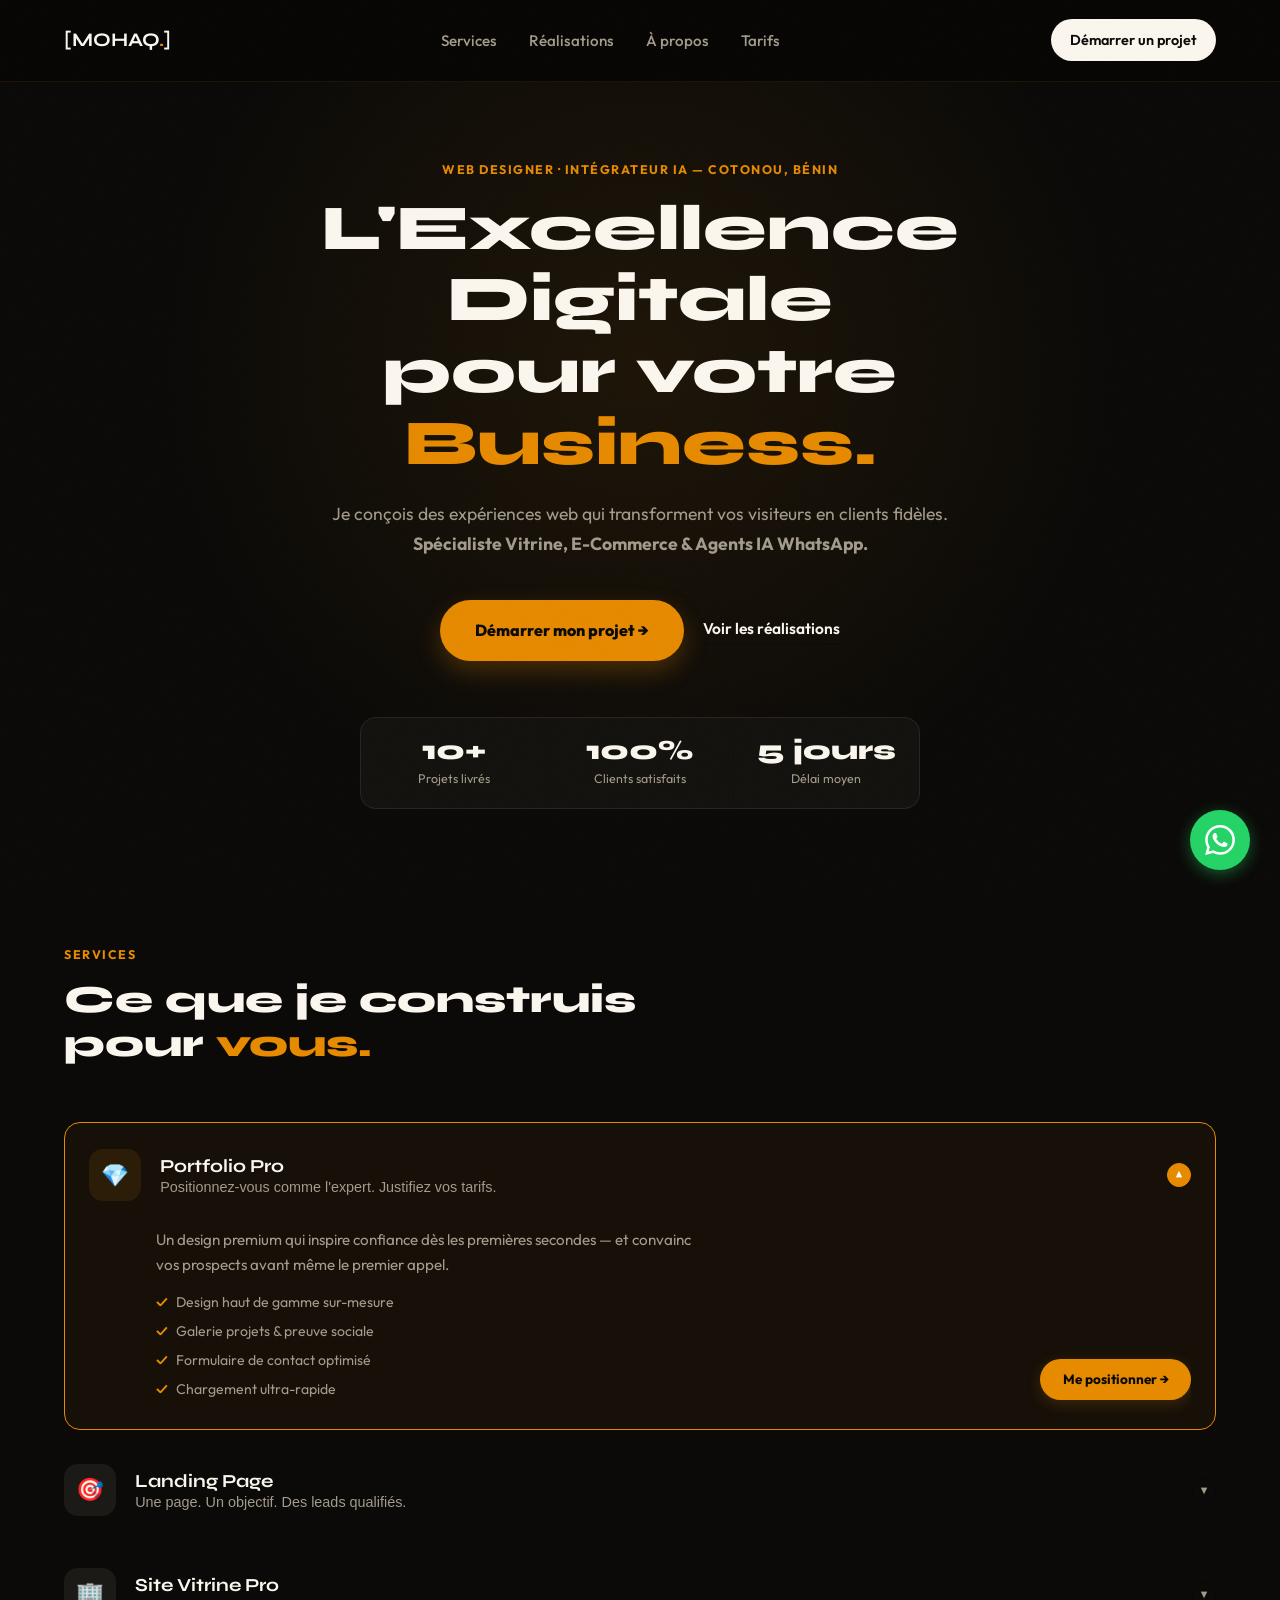
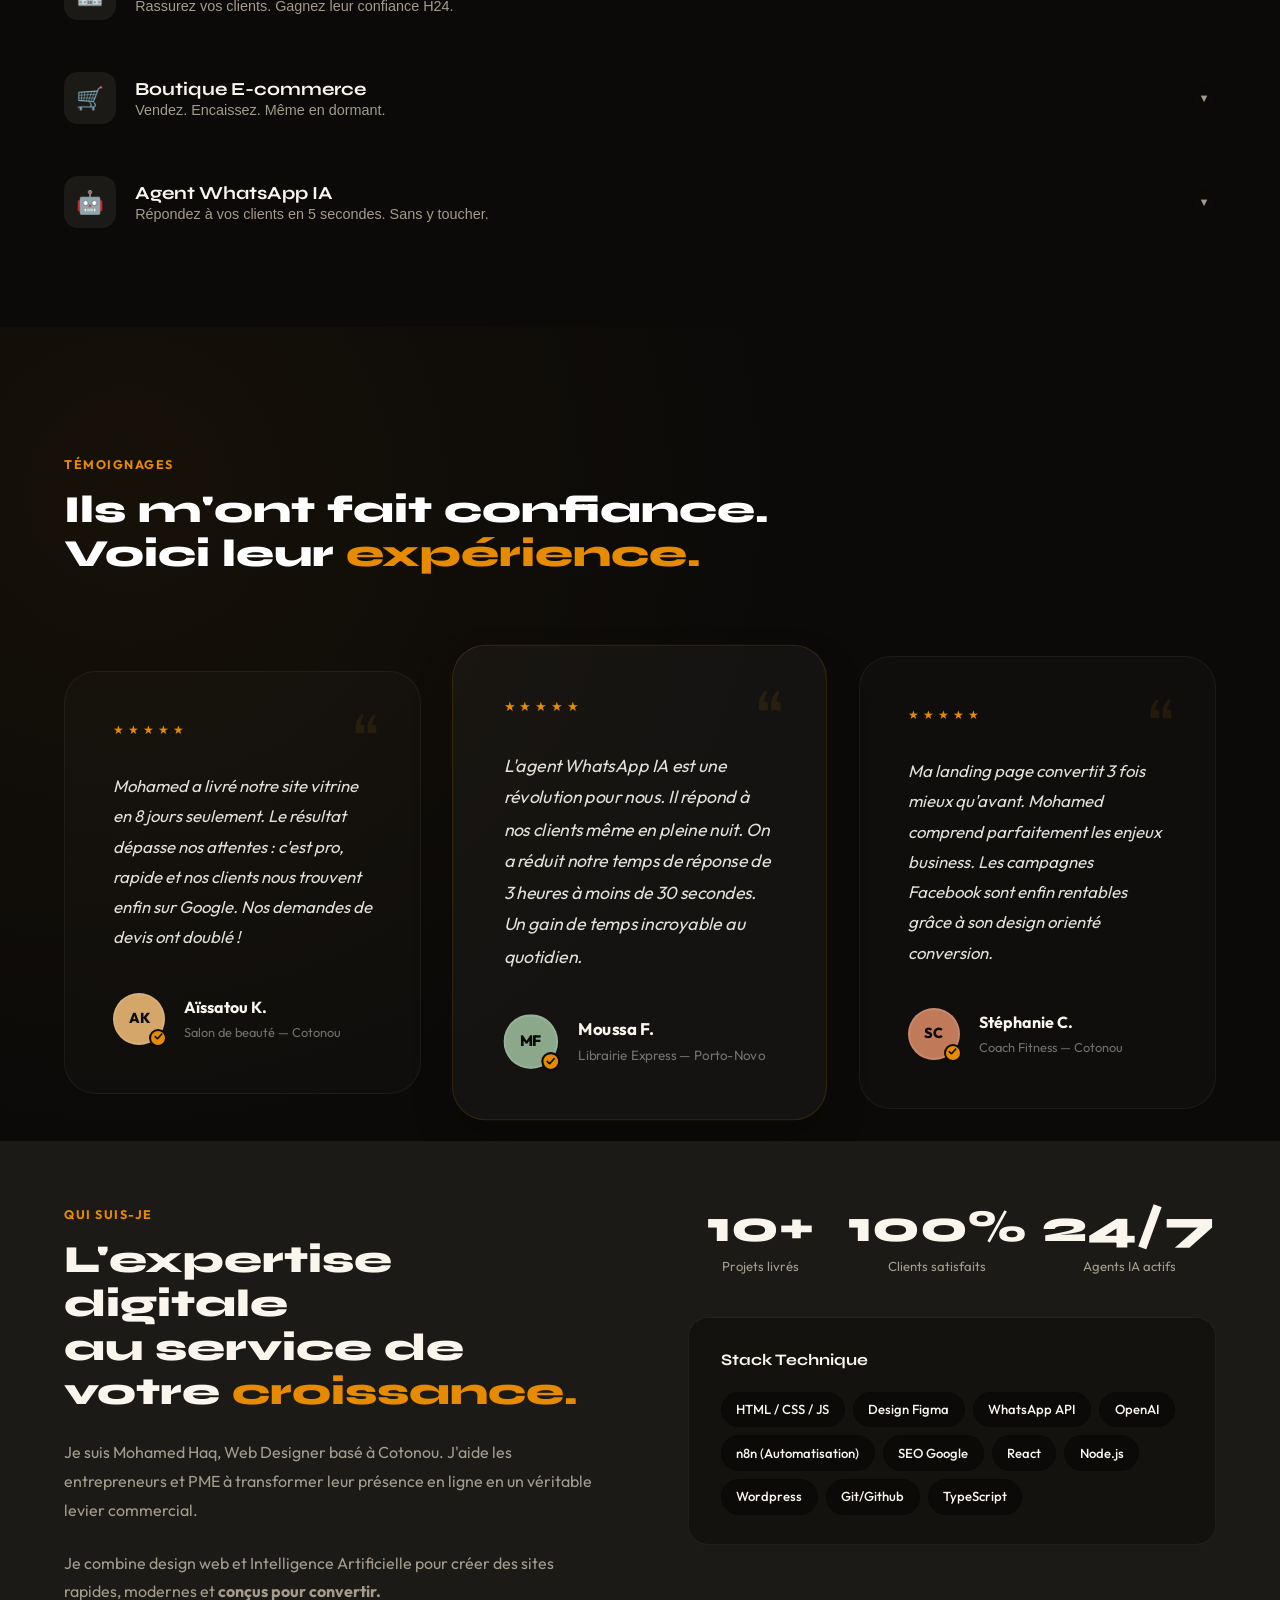
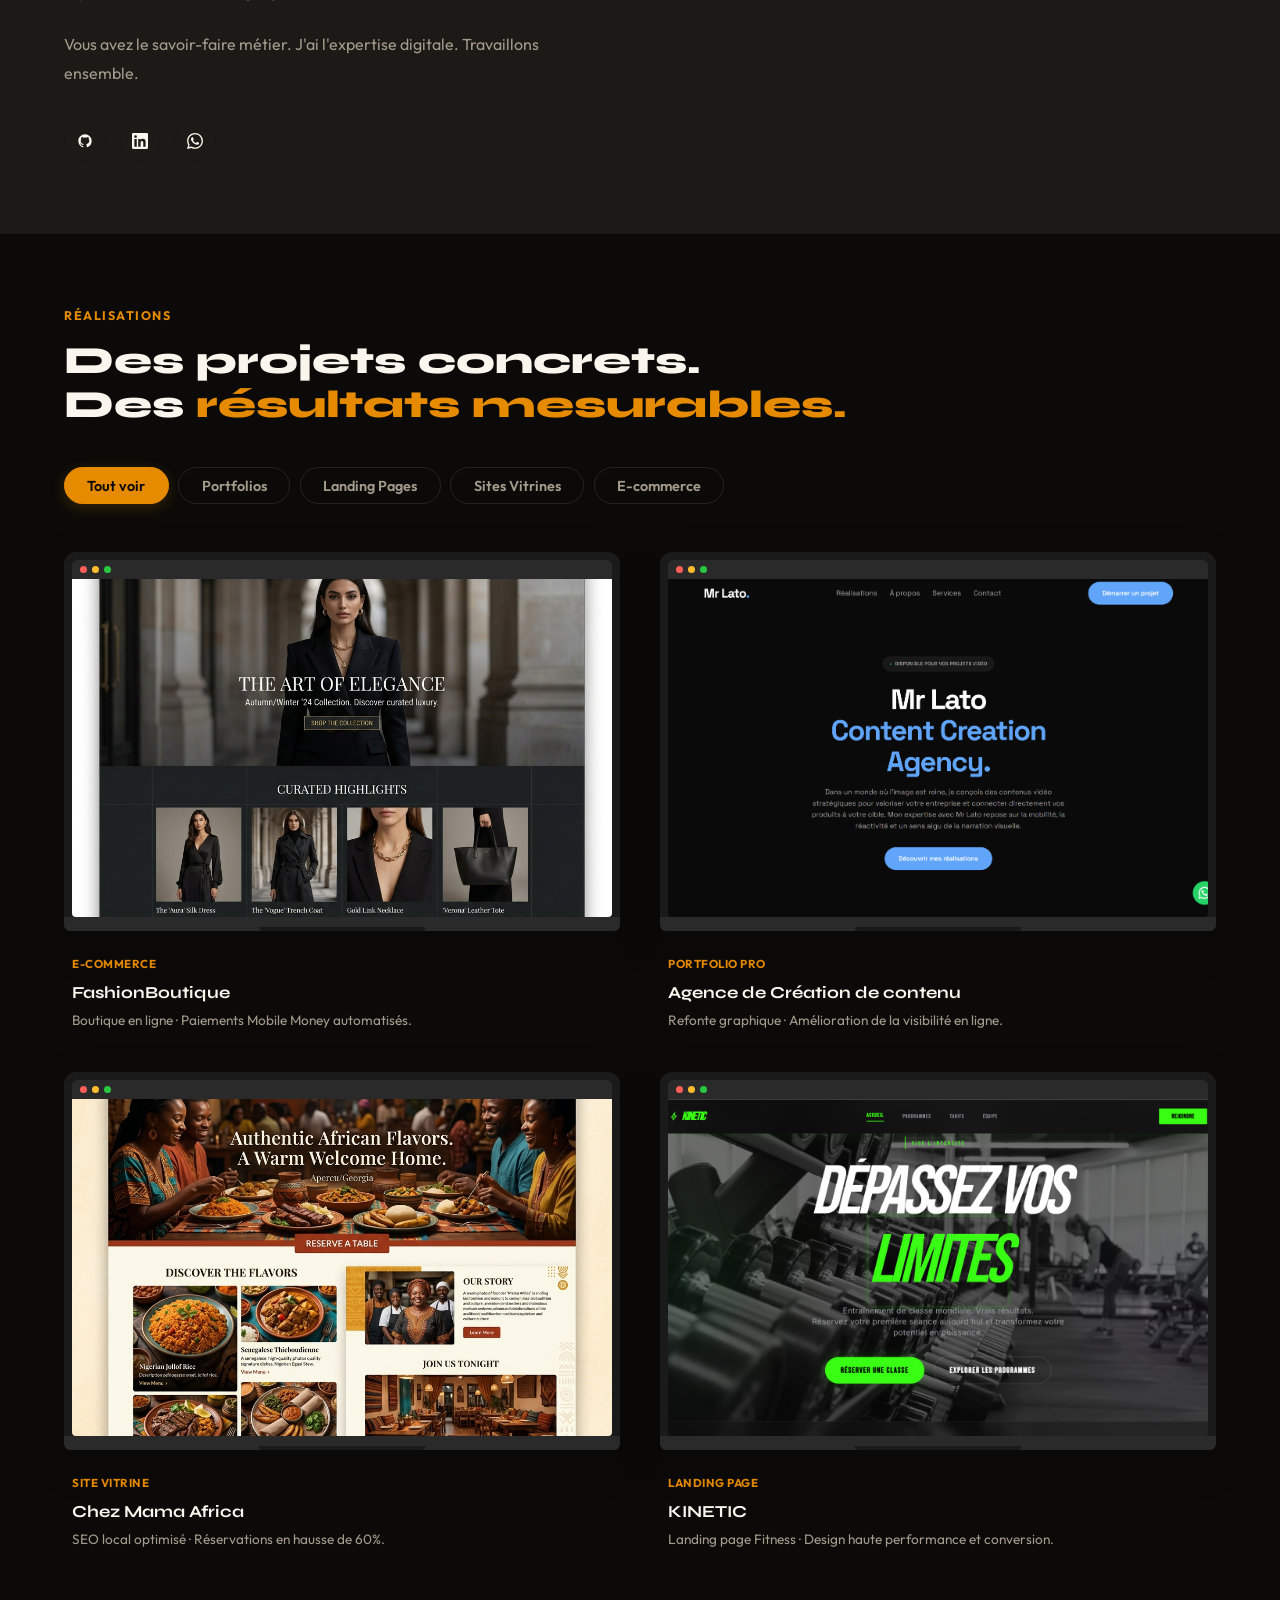
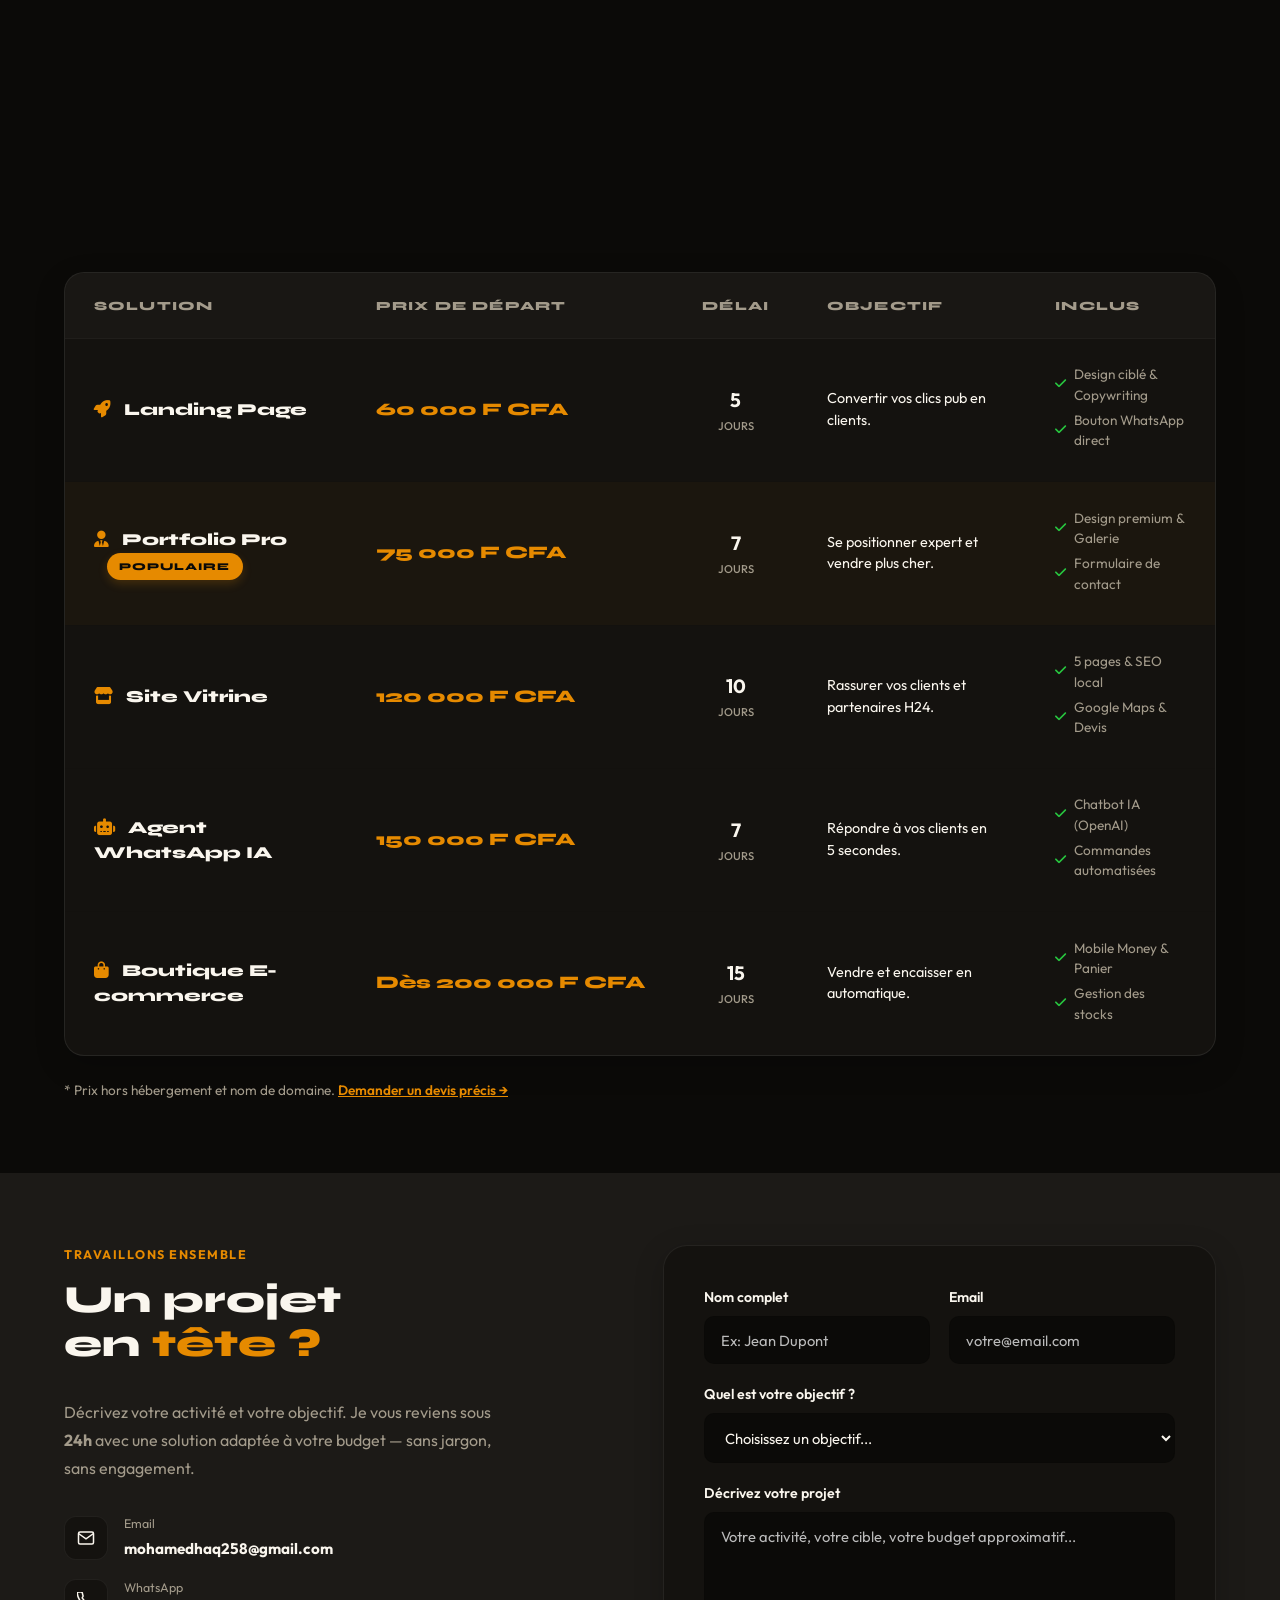
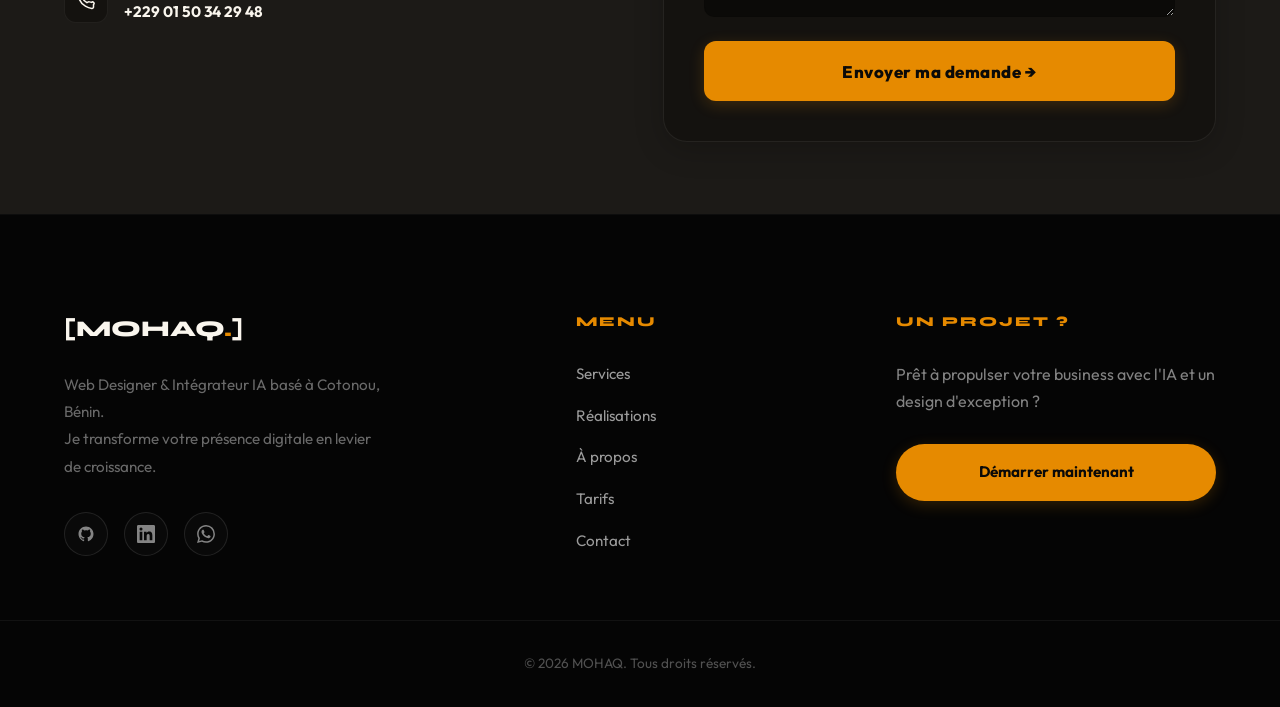
==== index.html @ a342098f "ajout du projet landing page" ====
<!DOCTYPE html>
<html lang="fr">

<head>
  <meta charset="UTF-8">
  <meta name="viewport" content="width=device-width, initial-scale=1.0">
  <title>Mohamed Haq — Web Designer & Intégrateur IA à Cotonou</title>
  <meta name="description"
    content="Mohamed Haq, Web Designer & Intégrateur IA à Cotonou. Sites vitrines, e-commerce, landing pages et agents IA WhatsApp pour les PME au Bénin.">
  <meta name="keywords"
    content="Web designer Bénin, création site web Cotonou, développeur web, e-commerce, automatisation IA, site vitrine, landing page">
  <meta property="og:title" content="Mohamed Haq — Web Designer & Intégrateur IA">
  <meta property="og:description"
    content="Sites web et agents IA qui génèrent des clients — pendant que vous gérez votre métier.">
  <meta property="og:type" content="website">
  <!-- <meta property="og:image" content="https://ton-site.com/image-partage.jpg"> TODO: Remplacer par la vraie image -->
  <link rel="stylesheet" href="https://cdnjs.cloudflare.com/ajax/libs/font-awesome/6.5.1/css/all.min.css">
  <link rel="preconnect" href="https://fonts.googleapis.com">
  <link
    href="https://fonts.googleapis.com/css2?family=Syne:wght@700;800&family=Outfit:wght@300;400;500;600&display=swap"
    rel="stylesheet">
  <link rel="stylesheet" href="style.css">
</head>

<body>

  <nav>
    <a href="#" class="logo"><b>[MOHAQ<span>.</span>]</b></a>
    <div class="menu-burger" id="mobile-menu-btn"><span></span><span></span><span></span></div>
    <ul class="lien" id="nav-links">
      <li><a href="#services">Services</a></li>
      <li><a href="#portfolio">Réalisations</a></li>
      <li><a href="#a-propos">À propos</a></li>
      <li><a href="#tarifs">Tarifs</a></li>
      <li class="mobile-only"><a href="#contact">Démarrer un projet</a></li>
    </ul>
    <a href="#contact" class="btn-nav desktop-only">Démarrer un projet</a>
  </nav>

  <!-- ═══════════════════════════════════════ HERO ═══ -->
  <header class="hero">
    <div class="hero-bg-circle"></div>
    <div class="hero-content reveal visible">
      <div class="section-label">Web Designer · Intégrateur IA — Cotonou, Bénin</div>
      <h1>L'Excellence Digitale<br>pour votre <em>Business.</em></h1>
      <p class="hero-sub">
        Je conçois des expériences web qui transforment vos visiteurs en clients fidèles.<br>
        <strong>Spécialiste Vitrine, E-Commerce &amp; Agents IA WhatsApp.</strong>
      </p>
      <div class="hero-actions">
        <a href="#contact" class="btn-primary">Démarrer mon projet →</a>
        <a href="#portfolio" class="btn-secondary">Voir les réalisations</a>
      </div>

      <!-- Strip de chiffres — preuve sociale immédiate -->
      <div class="hero-stats">
        <div class="hero-stat">
          <span class="hero-stat-num">10+</span>
          <span class="hero-stat-label">Projets livrés</span>
        </div>
        <div class="hero-stat">
          <span class="hero-stat-num">100%</span>
          <span class="hero-stat-label">Clients satisfaits</span>
        </div>
        <div class="hero-stat">
          <span class="hero-stat-num">5 jours</span>
          <span class="hero-stat-label">Délai moyen</span>
        </div>
      </div>
    </div>
  </header>

  <!-- ══════════════════════════════════════ SERVICES ═══ -->
  <section class="section" id="services">
    <div class="services-header reveal">
      <div class="section-label">Services</div>
      <h2 class="section-title">Ce que je construis<br>pour <em>vous.</em></h2>
    </div>

    <ul class="accordion-list reveal">
      <li class="accordion-item active">
        <button class="accordion-trigger" aria-expanded="true">
          <div class="accordion-icon-wrap">💎</div>
          <div class="accordion-text">
            <strong>Portfolio Pro</strong>
            <span>Positionnez-vous comme l'expert. Justifiez vos tarifs.</span>
          </div>
          <div class="accordion-chevron">▼</div>
        </button>
        <div class="accordion-body">
          <div class="accordion-body-inner">
            <div class="accordion-body-content">
              <div>
                <p>Un design premium qui inspire confiance dès les premières secondes — et convainc vos prospects avant
                  même le premier appel.</p>
                <ul>
                  <li>Design haut de gamme sur-mesure</li>
                  <li>Galerie projets &amp; preuve sociale</li>
                  <li>Formulaire de contact optimisé</li>
                  <li>Chargement ultra-rapide</li>
                </ul>
              </div>
              <div class="accordion-price">
                <a href="#contact">Me positionner →</a>
              </div>
            </div>
          </div>
        </div>
      </li>

      <li class="accordion-item">
        <button class="accordion-trigger" aria-expanded="false">
          <div class="accordion-icon-wrap">🎯</div>
          <div class="accordion-text">
            <strong>Landing Page</strong>
            <span>Une page. Un objectif. Des leads qualifiés.</span>
          </div>
          <div class="accordion-chevron">▼</div>
        </button>
        <div class="accordion-body">
          <div class="accordion-body-inner">
            <div class="accordion-body-content">
              <div>
                <p>Conçue pour convertir les clics publicitaires en prospects chauds — idéale pour vos campagnes
                  Facebook et Google Ads.</p>
                <ul>
                  <li>Copywriting persuasif orienté conversion</li>
                  <li>Bouton WhatsApp direct intégré</li>
                  <li>Optimisée pour les pubs Facebook/Google</li>
                  <li>Livraison en 5 jours</li>
                </ul>
              </div>
              <div class="accordion-price">
                <a href="#contact">Générer des leads →</a>
              </div>
            </div>
          </div>
        </div>
      </li>

      <li class="accordion-item">
        <button class="accordion-trigger" aria-expanded="false">
          <div class="accordion-icon-wrap">🏢</div>
          <div class="accordion-text">
            <strong>Site Vitrine Pro</strong>
            <span>Rassurez vos clients. Gagnez leur confiance H24.</span>
          </div>
          <div class="accordion-chevron">▼</div>
        </button>
        <div class="accordion-body">
          <div class="accordion-body-inner">
            <div class="accordion-body-content">
              <div>
                <p>Votre meilleur commercial — disponible 24h/24, 7j/7. Il présente votre offre, rassure vos prospects
                  et génère des demandes de devis.</p>
                <ul>
                  <li>Jusqu'à 5 pages complètes</li>
                  <li>Référencement Google (SEO local)</li>
                  <li>Formulaire de devis intégré</li>
                  <li>Google Maps &amp; coordonnées</li>
                </ul>
              </div>
              <div class="accordion-price">
                <a href="#contact">Gagner en crédibilité →</a>
              </div>
            </div>
          </div>
        </div>
      </li>

      <li class="accordion-item">
        <button class="accordion-trigger" aria-expanded="false">
          <div class="accordion-icon-wrap">🛒</div>
          <div class="accordion-text">
            <strong>Boutique E-commerce</strong>
            <span>Vendez. Encaissez. Même en dormant.</span>
          </div>
          <div class="accordion-chevron">▼</div>
        </button>
        <div class="accordion-body">
          <div class="accordion-body-inner">
            <div class="accordion-body-content">
              <div>
                <p>Votre boutique prend les commandes, accepte les paiements Mobile Money et gère les stocks — sans la
                  moindre intervention de votre part.</p>
                <ul>
                  <li>Paiements Mobile Money (MTN/Moov) &amp; CB</li>
                  <li>Gestion des stocks simplifiée</li>
                  <li>Tunnel de vente optimisé</li>
                  <li>Back-office facile à prendre en main</li>
                </ul>
              </div>
              <div class="accordion-price">
                <a href="#contact">Vendre en automatique →</a>
              </div>
            </div>
          </div>
        </div>
      </li>

      <li class="accordion-item">
        <button class="accordion-trigger" aria-expanded="false">
          <div class="accordion-icon-wrap">🤖</div>
          <div class="accordion-text">
            <strong>Agent WhatsApp IA</strong>
            <span>Répondez à vos clients en 5 secondes. Sans y toucher.</span>
          </div>
          <div class="accordion-chevron">▼</div>
        </button>
        <div class="accordion-body">
          <div class="accordion-body-inner">
            <div class="accordion-body-content">
              <div>
                <p>Un assistant IA qui gère vos conversations WhatsApp, qualifie vos prospects et prend les commandes à
                  votre place — 7j/7, 24h/24.</p>
                <ul>
                  <li>Réponses instantanées, sans attente</li>
                  <li>Prise de commandes et rendez-vous automatisée</li>
                  <li>Filtre les curieux, retient les acheteurs</li>
                  <li>Vous récupérez des heures chaque semaine</li>
                </ul>
              </div>
              <div class="accordion-price">
                <a href="#contact">Déléguer à l'IA →</a>
              </div>
            </div>
          </div>
        </div>
      </li>
    </ul>
  </section>

  <!-- ════════════════════════════════════ TÉMOIGNAGES ═══ -->
  <section class="proof-section" id="temoignages">
    <div class="proof-bg-glow"></div>
    <div class="reveal">
      <div class="section-label">Témoignages</div>
      <h2 class="section-title text-white">Ils m'ont fait confiance.<br>Voici leur <em>expérience.</em></h2>
    </div>

    <div class="proof-grid reveal">
      <!-- Témoignage 1 -->
      <div class="proof-card">
        <div class="quote-icon">“</div>
        <div class="proof-stars">★★★★★</div>
        <p class="proof-text">Mohamed a livré notre site vitrine en 8 jours seulement. Le résultat dépasse nos attentes
          : c'est pro, rapide et nos clients nous trouvent enfin sur Google. Nos demandes de devis ont doublé !</p>
        <div class="proof-author">
          <div class="proof-avatar-wrap">
            <div class="proof-avatar bg-avatar-1">AK</div>
            <div class="proof-verify">✓</div>
          </div>
          <div class="proof-meta">
            <span class="proof-name">Aïssatou K.</span>
            <span class="proof-role">Salon de beauté — Cotonou</span>
          </div>
        </div>
      </div>

      <!-- Témoignage 2 -->
      <div class="proof-card featured">
        <div class="quote-icon">“</div>
        <div class="proof-stars">★★★★★</div>
        <p class="proof-text">L'agent WhatsApp IA est une révolution pour nous. Il répond à nos clients même en pleine
          nuit. On a réduit notre temps de réponse de 3 heures à moins de 30 secondes. Un gain de temps incroyable au
          quotidien.</p>
        <div class="proof-author">
          <div class="proof-avatar-wrap">
            <div class="proof-avatar bg-avatar-2">MF</div>
            <div class="proof-verify">✓</div>
          </div>
          <div class="proof-meta">
            <span class="proof-name">Moussa F.</span>
            <span class="proof-role">Librairie Express — Porto-Novo</span>
          </div>
        </div>
      </div>

      <!-- Témoignage 3 -->
      <div class="proof-card">
        <div class="quote-icon">“</div>
        <div class="proof-stars">★★★★★</div>
        <p class="proof-text">Ma landing page convertit 3 fois mieux qu'avant. Mohamed comprend parfaitement les enjeux
          business. Les campagnes Facebook sont enfin rentables grâce à son design orienté conversion.</p>
        <div class="proof-author">
          <div class="proof-avatar-wrap">
            <div class="proof-avatar bg-avatar-3">SC</div>
            <div class="proof-verify">✓</div>
          </div>
          <div class="proof-meta">
            <span class="proof-name">Stéphanie C.</span>
            <span class="proof-role">Coach Fitness — Cotonou</span>
          </div>
        </div>
      </div>
    </div>
  </section>

  <!-- ══════════════════════════════════════ À PROPOS ═══ -->
  <section class="section about-section" id="a-propos">
    <div class="about-left reveal">
      <div>
        <div class="section-label">Qui suis-je</div>
        <h2 class="section-title">L'expertise digitale<br>au service de votre <em>croissance.</em></h2>
      </div>
      <p>Je suis Mohamed Haq, Web Designer basé à Cotonou. J'aide les entrepreneurs et PME à transformer leur présence
        en ligne en un véritable levier commercial.</p>
      <p>Je combine design web et Intelligence Artificielle pour créer des sites rapides, modernes et <strong>conçus
          pour convertir.</strong></p>
      <p>Vous avez le savoir-faire métier. J'ai l'expertise digitale. Travaillons ensemble.</p>
      <div class="about-socials">
        <a href="https://github.com/BigHaq" target="_blank" class="about-social-btn" title="GitHub"><svg width="16"
            height="16" fill="currentColor" viewBox="0 0 24 24">
            <path
              d="M12 2C6.477 2 2 6.484 2 12.017c0 4.425 2.865 8.18 6.839 9.504.5.092.682-.217.682-.483 0-.237-.008-.868-.013-1.703-2.782.605-3.369-1.343-3.369-1.343-.454-1.158-1.11-1.466-1.11-1.466-.908-.62.069-.608.069-.608 1.003.07 1.531 1.032 1.531 1.032.892 1.53 2.341 1.088 2.91.832.092-.647.35-1.088.636-1.338-2.22-.253-4.555-1.113-4.555-4.951 0-1.093.39-1.988 1.029-2.688-.103-.253-.446-1.272.098-2.65 0 0 .84-.27 2.75 1.026A9.564 9.564 0 0112 6.844c.85.004 1.705.115 2.504.337 1.909-1.296 2.747-1.027 2.747-1.027.546 1.379.202 2.398.1 2.651.64.7 1.028 1.595 1.028 2.688 0 3.848-2.339 4.695-4.566 4.943.359.309.678.92.678 1.855 0 1.338-.012 2.419-.012 2.747 0 .268.18.58.688.482A10.019 10.019 0 0022 12.017C22 6.484 17.522 2 12 2z" />
          </svg></a>
        <a href="https://www.linkedin.com/in/mo-haq007" target="_blank" class="about-social-btn" title="LinkedIn"><svg
            width="16" height="16" fill="currentColor" viewBox="0 0 24 24">
            <path
              d="M20.447 20.452h-3.554v-5.569c0-1.328-.027-3.037-1.852-3.037-1.853 0-2.136 1.445-2.136 2.939v5.667H9.351V9h3.414v1.561h.046c.477-.9 1.637-1.85 3.37-1.85 3.601 0 4.267 2.37 4.267 5.455v6.286zM5.337 7.433a2.062 2.062 0 01-2.063-2.065 2.064 2.064 0 112.063 2.065zm1.782 13.019H3.555V9h3.564v11.452zM22.225 0H1.771C.792 0 0 .774 0 1.729v20.542C0 23.227.792 24 1.771 24h20.451C23.2 24 24 23.227 24 22.271V1.729C24 .774 23.2 0 22.222 0h.003z" />
          </svg></a>
        <a href="#contact" class="about-social-btn" title="WhatsApp"><svg width="16" height="16" fill="currentColor"
            viewBox="0 0 24 24">
            <path
              d="M17.472 14.382c-.297-.149-1.758-.867-2.03-.967-.273-.099-.471-.148-.67.15-.197.297-.767.966-.94 1.164-.173.199-.347.223-.644.075-.297-.15-1.255-.463-2.39-1.475-.883-.788-1.48-1.761-1.653-2.059-.173-.297-.018-.458.13-.606.134-.133.298-.347.446-.52.149-.174.198-.298.298-.497.099-.198.05-.371-.025-.52-.075-.149-.669-1.612-.916-2.207-.242-.579-.487-.5-.669-.51-.173-.008-.371-.01-.57-.01-.198 0-.52.074-.792.372-.272.297-1.04 1.016-1.04 2.479 0 1.462 1.065 2.875 1.213 3.074.149.198 2.096 3.2 5.077 4.487.709.306 1.262.489 1.694.625.712.227 1.36.195 1.871.118.571-.085 1.758-.719 2.006-1.413.248-.694.248-1.289.173-1.413-.074-.124-.272-.198-.57-.347m-5.421 7.403h-.004a9.87 9.87 0 01-5.031-1.378l-.361-.214-3.741.982.998-3.648-.235-.374a9.86 9.86 0 01-1.51-5.26c.001-5.45 4.436-9.884 9.888-9.884 2.64 0 5.122 1.03 6.988 2.898a9.825 9.825 0 012.893 6.994c-.003 5.45-4.437 9.884-9.885 9.884m8.413-18.297A11.815 11.815 0 0012.05 0C5.495 0 .16 5.335.157 11.892c0 2.096.547 4.142 1.588 5.945L.057 24l6.305-1.654a11.882 11.882 0 005.683 1.448h.005c6.554 0 11.89-5.335 11.893-11.893a11.821 11.821 0 00-3.48-8.413z" />
          </svg></a>
      </div>
    </div>
    <div class="about-right reveal">
      <div class="about-stats">
        <div class="about-stat">
          <span class="about-stat-number">10+</span>
          <span class="about-stat-label">Projets livrés</span>
        </div>
        <div class="about-stat">
          <span class="about-stat-number">100%</span>
          <span class="about-stat-label">Clients satisfaits</span>
        </div>
        <div class="about-stat">
          <span class="about-stat-number">24/7</span>
          <span class="about-stat-label">Agents IA actifs</span>
        </div>
      </div>
      <div class="about-tech-box">
        <h4>Stack Technique</h4>
        <div class="tech-tags">
          <span class="tech-tag">HTML / CSS / JS</span>
          <span class="tech-tag">Design Figma</span>
          <span class="tech-tag">WhatsApp API</span>
          <span class="tech-tag">OpenAI</span>
          <span class="tech-tag">n8n (Automatisation)</span>
          <span class="tech-tag">SEO Google</span>
          <span class="tech-tag">React</span>
          <span class="tech-tag">Node.js</span>
          <span class="tech-tag">Wordpress</span>
          <span class="tech-tag">Git/Github</span>
          <span class="tech-tag">TypeScript</span>
        </div>
      </div>
    </div>
  </section>

  <!-- ══════════════════════════════════════ PORTFOLIO ═══ -->
  <section class="section portfolio-section" id="portfolio">
    <div class="reveal">
      <div class="section-label">Réalisations</div>
      <h2 class="section-title">Des projets concrets.<br>Des <em>résultats mesurables.</em></h2>
    </div>

    <div class="filter-tabs reveal">
      <button class="filter-tab active" data-filter="tous">Tout voir</button>
      <button class="filter-tab" data-filter="portfolio">Portfolios</button>
      <button class="filter-tab" data-filter="landing">Landing Pages</button>
      <button class="filter-tab" data-filter="vitrine">Sites Vitrines</button>
      <button class="filter-tab" data-filter="ecommerce">E-commerce</button>
    </div>

    <div class="projects-grid">
      <div class="project-card reveal" data-category="ecommerce">
        <a href="#" target="_blank" class="laptop-link">
          <div class="laptop-frame">
            <div class="laptop-body">
              <div class="laptop-topbar">
                <div class="laptop-dot"></div>
                <div class="laptop-dot"></div>
                <div class="laptop-dot"></div>
              </div>
              <div class="laptop-screen">
                <img src="img/fashion-boutique.png" alt="Aperçu FashionBoutique" loading="lazy">
              </div>
            </div>
            <div class="laptop-base"></div>
          </div>
        </a>
        <div class="project-info">
          <span class="project-tag">E-commerce</span>
          <h3>FashionBoutique</h3>
          <p>Boutique en ligne · Paiements Mobile Money automatisés.</p>
        </div>
      </div>

      <div class="project-card reveal" data-category="portfolio">
        <a href="https://mrlato-portfolio.vercel.app/" target="_blank" class="laptop-link">
          <div class="laptop-frame">
            <div class="laptop-body">
              <div class="laptop-topbar">
                <div class="laptop-dot"></div>
                <div class="laptop-dot"></div>
                <div class="laptop-dot"></div>
              </div>
              <div class="laptop-screen">
                <img src="img/mr-lato-portfolio.png" alt="Aperçu de Mr Lato Portfolio" loading="lazy">
              </div>
            </div>
            <div class="laptop-base"></div>
          </div>
        </a>
        <div class="project-info">
          <span class="project-tag">Portfolio Pro</span>
          <h3>Agence de Création de contenu</h3>
          <p>Refonte graphique · Amélioration de la visibilité en ligne.</p>
        </div>
      </div>

      <div class="project-card reveal" data-category="vitrine">
        <a href="#" target="_blank" class="laptop-link">
          <div class="laptop-frame">
            <div class="laptop-body">
              <div class="laptop-topbar">
                <div class="laptop-dot"></div>
                <div class="laptop-dot"></div>
                <div class="laptop-dot"></div>
              </div>
              <div class="laptop-screen">
                <img src="img/mama-africa.png" alt="Aperçu Chez Mama Africa" loading="lazy">
              </div>
            </div>
            <div class="laptop-base"></div>
          </div>
        </a>
        <div class="project-info">
          <span class="project-tag">Site Vitrine</span>
          <h3>Chez Mama Africa</h3>
          <p>SEO local optimisé · Réservations en hausse de 60%.</p>
        </div>
      </div>

      <div class="project-card reveal" data-category="landing">
        <a href="https://landing-page-dusky-rho-98.vercel.app/" target="_blank" class="laptop-link">
          <div class="laptop-frame">
            <div class="laptop-body">
              <div class="laptop-topbar">
                <div class="laptop-dot"></div>
                <div class="laptop-dot"></div>
                <div class="laptop-dot"></div>
              </div>
              <div class="laptop-screen">
                <img src="img/landingpage.png" alt="Aperçu KINETIC Fitness" loading="lazy">
              </div>
            </div>
            <div class="laptop-base"></div>
          </div>
        </a>
        <div class="project-info">
          <span class="project-tag">Landing Page</span>
          <h3>KINETIC</h3>
          <p>Landing page Fitness · Design haute performance et conversion.</p>
        </div>
      </div>
    </div>
  </section>

  <!-- ═════════════════════════════════════════ TARIFS ═══ -->
  <section class="section" id="tarifs">
    <div class="reveal" style="margin-bottom: 3rem;">
      <div class="section-label">Investissement</div>
      <h2 class="section-title">Des tarifs clairs.<br><em>Zéro surprise.</em></h2>
    </div>

    <div class="pricing-table-wrap reveal">
      <table class="pricing-table">
        <thead>
          <tr>
            <th>Solution</th>
            <th>Prix de départ</th>
            <th>Délai</th>
            <th>Objectif</th>
            <th>Inclus</th>
          </tr>
        </thead>
        <tbody>
          <tr>
            <td data-label="Solution"><i class="fas fa-rocket" style="margin-right: 8px; color: var(--amber);"></i>
              Landing Page</td>
            <td data-label="Prix de départ"><span class="pricing-price">60 000 F CFA</span></td>
            <td data-label="Délai" class="pricing-delay">5<small>jours</small></td>
            <td data-label="Objectif">Convertir vos clics pub en clients.</td>
            <td data-label="Inclus">
              <ul class="pricing-feature-list">
                <li><i class="fas fa-check"></i> Design ciblé & Copywriting</li>
                <li><i class="fas fa-check"></i> Bouton WhatsApp direct</li>
              </ul>
            </td>
          </tr>
          <tr class="highlight">
            <td data-label="Solution"><i class="fas fa-user-tie" style="margin-right: 8px; color: var(--amber);"></i>
              Portfolio Pro <span class="badge-pop">Populaire</span></td>
            <td data-label="Prix de départ"><span class="pricing-price">75 000 F CFA</span></td>
            <td data-label="Délai" class="pricing-delay">7<small>jours</small></td>
            <td data-label="Objectif">Se positionner expert et vendre plus cher.</td>
            <td data-label="Inclus">
              <ul class="pricing-feature-list">
                <li><i class="fas fa-check"></i> Design premium & Galerie</li>
                <li><i class="fas fa-check"></i> Formulaire de contact</li>
              </ul>
            </td>
          </tr>
          <tr>
            <td data-label="Solution"><i class="fas fa-store" style="margin-right: 8px; color: var(--amber);"></i> Site
              Vitrine</td>
            <td data-label="Prix de départ"><span class="pricing-price">120 000 F CFA</span></td>
            <td data-label="Délai" class="pricing-delay">10<small>jours</small></td>
            <td data-label="Objectif">Rassurer vos clients et partenaires H24.</td>
            <td data-label="Inclus">
              <ul class="pricing-feature-list">
                <li><i class="fas fa-check"></i> 5 pages & SEO local</li>
                <li><i class="fas fa-check"></i> Google Maps & Devis</li>
              </ul>
            </td>
          </tr>
          <tr>
            <td data-label="Solution"><i class="fas fa-robot" style="margin-right: 8px; color: var(--amber);"></i> Agent
              WhatsApp IA</td>
            <td data-label="Prix de départ"><span class="pricing-price">150 000 F CFA</span></td>
            <td data-label="Délai" class="pricing-delay">7<small>jours</small></td>
            <td data-label="Objectif">Répondre à vos clients en 5 secondes.</td>
            <td data-label="Inclus">
              <ul class="pricing-feature-list">
                <li><i class="fas fa-check"></i> Chatbot IA (OpenAI)</li>
                <li><i class="fas fa-check"></i> Commandes automatisées</li>
              </ul>
            </td>
          </tr>
          <tr>
            <td data-label="Solution"><i class="fas fa-shopping-bag"
                style="margin-right: 8px; color: var(--amber);"></i> Boutique E-commerce
            </td>
            <td data-label="Prix de départ"><span class="pricing-price">Dès 200 000 F CFA</span></td>
            <td data-label="Délai" class="pricing-delay">15<small>jours</small></td>
            <td data-label="Objectif">Vendre et encaisser en automatique.</td>
            <td data-label="Inclus">
              <ul class="pricing-feature-list">
                <li><i class="fas fa-check"></i> Mobile Money & Panier</li>
                <li><i class="fas fa-check"></i> Gestion des stocks</li>
              </ul>
            </td>
          </tr>
        </tbody>
      </table>
    </div>
    <p class="reveal" style="margin-top:1.5rem; font-size:0.85rem; color:var(--text-muted);">
      * Prix hors hébergement et nom de domaine. <a href="#contact"
        style="color:var(--amber); font-weight:600;">Demander un devis précis →</a>
    </p>
  </section>

  <!-- ══════════════════════════════════════ CONTACT ═══ -->
  <section class="section contact-section" id="contact">
    <div class="contact-grid">
      <div class="contact-left reveal">
        <div>
          <div class="section-label">Travaillons ensemble</div>
          <h2 class="section-title">Un projet<br>en <em>tête ?</em></h2>
        </div>
        <p>Décrivez votre activité et votre objectif. Je vous reviens sous <strong>24h</strong> avec une solution
          adaptée à votre budget — sans jargon, sans engagement.</p>
        <div class="contact-infos">
          <div class="contact-info-item">
            <div class="contact-info-icon"><svg width="18" height="18" fill="none" stroke="currentColor"
                stroke-width="2" viewBox="0 0 24 24">
                <path d="M4 4h16c1.1 0 2 .9 2 2v12c0 1.1-.9 2-2 2H4c-1.1 0-2-.9-2-2V6c0-1.1.9-2 2-2z" />
                <polyline points="22,6 12,13 2,6" />
              </svg></div>
            <div class="contact-info-text"><small>Email</small><strong>mohamedhaq258@gmail.com</strong></div>
          </div>
          <div class="contact-info-item">
            <div class="contact-info-icon"><svg width="18" height="18" fill="none" stroke="currentColor"
                stroke-width="2" viewBox="0 0 24 24">
                <path
                  d="M22 16.92v3a2 2 0 01-2.18 2 19.79 19.79 0 01-8.63-3.07A19.5 19.5 0 013.07 9.81 19.79 19.79 0 01.28 1.18 2 2 0 012.27 0h3a2 2 0 012 1.72c.127.96.361 1.903.7 2.81a2 2 0 01-.45 2.11L6.91 7.91a16 16 0 006.29 6.29l1.27-.64a2 2 0 012.11-.45c.907.339 1.85.573 2.81.7A2 2 0 0122 16.92z" />
              </svg></div>
            <div class="contact-info-text"><small>WhatsApp</small><strong>+229 01 50 34 29 48</strong></div>
          </div>
        </div>
      </div>

      <form class="contact-form-card reveal" action="https://formspree.io/f/mreovgov" method="POST" id="contact-form">
        <div class="form-row">
          <div class="form-group mb-0">
            <label>Nom complet</label>
            <input type="text" name="nom" placeholder="Ex: Jean Dupont" required>
          </div>
          <div class="form-group mb-0">
            <label>Email</label>
            <input type="email" name="email" placeholder="votre@email.com" required>
          </div>
        </div>
        <div class="form-group">
          <label>Quel est votre objectif ?</label>
          <select name="objectif" required>
            <option value="" disabled selected>Choisissez un objectif...</option>
            <option value="Trouver des clients">Attirer des clients (Landing / Site Vitrine)</option>
            <option value="Portfolio Pro">Me positionner expert (Portfolio Pro)</option>
            <option value="E-commerce">Automatiser mes ventes (E-commerce)</option>
            <option value="Agent IA">Déléguer à l'IA (Agent WhatsApp)</option>
          </select>
        </div>
        <div class="form-group">
          <label>Décrivez votre projet</label>
          <textarea rows="4" name="message" placeholder="Votre activité, votre cible, votre budget approximatif..."
            required></textarea>
        </div>
        <button type="submit" class="btn-contact-submit" id="submit-btn">
          Envoyer ma demande →
        </button>
      </form>
    </div>
  </section>

  <footer>
    <div class="footer-main">
      <div class="footer-col footer-brand">
        <a href="#" class="footer-logo">[MOHAQ<span class="text-amber">.</span>]</a>
        <p class="footer-tagline">Web Designer & Intégrateur IA basé à Cotonou, Bénin.<br>Je transforme votre présence
          digitale en levier de croissance.</p>
        <div class="footer-socials">
          <a href="https://github.com/BigHaq" target="_blank" class="footer-social-btn" title="GitHub"
            aria-label="GitHub">
            <svg width="18" height="18" fill="currentColor" viewBox="0 0 24 24">
              <path
                d="M12 2C6.477 2 2 6.484 2 12.017c0 4.425 2.865 8.18 6.839 9.504.5.092.682-.217.682-.483 0-.237-.008-.868-.013-1.703-2.782.605-3.369-1.343-3.369-1.343-.454-1.158-1.11-1.466-1.11-1.466-.908-.62.069-.608.069-.608 1.003.07 1.531 1.032 1.531 1.032.892 1.53 2.341 1.088 2.91.832.092-.647.35-1.088.636-1.338-2.22-.253-4.555-1.113-4.555-4.951 0-1.093.39-1.988 1.029-2.688-.103-.253-.446-1.272.098-2.65 0 0 .84-.27 2.75 1.026A9.564 9.564 0 0112 6.844c.85.004 1.705.115 2.504.337 1.909-1.296 2.747-1.027 2.747-1.027.546 1.379.202 2.398.1 2.651.64.7 1.028 1.595 1.028 2.688 0 3.848-2.339 4.695-4.566 4.943.359.309.678.92.678 1.855 0 1.338-.012 2.419-.012 2.747 0 .268.18.58.688.482A10.019 10.019 0 0022 12.017C22 6.484 17.522 2 12 2z" />
            </svg>
          </a>
          <a href="https://www.linkedin.com/in/mo-haq007" target="_blank" class="footer-social-btn" title="LinkedIn"
            aria-label="LinkedIn">
            <svg width="18" height="18" fill="currentColor" viewBox="0 0 24 24">
              <path
                d="M20.447 20.452h-3.554v-5.569c0-1.328-.027-3.037-1.852-3.037-1.853 0-2.136 1.445-2.136 2.939v5.667H9.351V9h3.414v1.561h.046c.477-.9 1.637-1.85 3.37-1.85 3.601 0 4.267 2.37 4.267 5.455v6.286zM5.337 7.433a2.062 2.062 0 01-2.063-2.065 2.064 2.064 0 112.063 2.065zm1.782 13.019H3.555V9h3.564v11.452zM22.225 0H1.771C.792 0 0 .774 0 1.729v20.542C0 23.227.792 24 1.771 24h20.451C23.2 24 24 23.227 24 22.271V1.729C24 .774 23.2 0 22.222 0h.003z" />
            </svg>
          </a>
          <a href="https://wa.me/2290150342948" class="footer-social-btn" title="WhatsApp" aria-label="WhatsApp"
            target="_blank">
            <svg width="18" height="18" fill="currentColor" viewBox="0 0 24 24">
              <path
                d="M17.472 14.382c-.297-.149-1.758-.867-2.03-.967-.273-.099-.471-.148-.67.15-.197.297-.767.966-.94 1.164-.173.199-.347.223-.644.075-.297-.15-1.255-.463-2.39-1.475-.883-.788-1.48-1.761-1.653-2.059-.173-.297-.018-.458.13-.606.134-.133.298-.347.446-.52.149-.174.198-.298.298-.497.099-.198.05-.371-.025-.52-.075-.149-.669-1.612-.916-2.207-.242-.579-.487-.5-.669-.51-.173-.008-.371-.01-.57-.01-.198 0-.52.074-.792.372-.272.297-1.04 1.016-1.04 2.479 0 1.462 1.065 2.875 1.213 3.074.149.198 2.096 3.2 5.077 4.487.709.306 1.262.489 1.694.625.712.227 1.36.195 1.871.118.571-.085 1.758-.719 2.006-1.413.248-.694.248-1.289.173-1.413-.074-.124-.272-.198-.57-.347m-5.421 7.403h-.004a9.87 9.87 0 01-5.031-1.378l-.361-.214-3.741.982.998-3.648-.235-.374a9.86 9.86 0 01-1.51-5.26c.001-5.45 4.436-9.884 9.888-9.884 2.64 0 5.122 1.03 6.988 2.898a9.825 9.825 0 012.893 6.994c-.003 5.45-4.437 9.884-9.885 9.884m8.413-18.297A11.815 11.815 0 0012.05 0C5.495 0 .16 5.335.157 11.892c0 2.096.547 4.142 1.588 5.945L.057 24l6.305-1.654a11.882 11.882 0 005.683 1.448h.005c6.554 0 11.89-5.335 11.893-11.893a11.821 11.821 0 00-3.48-8.413z" />
            </svg>
          </a>
        </div>
      </div>

      <div class="footer-col footer-nav">
        <h5 class="footer-heading">Menu</h5>
        <ul class="footer-menu">
          <li><a href="#services">Services</a></li>
          <li><a href="#portfolio">Réalisations</a></li>
          <li><a href="#a-propos">À propos</a></li>
          <li><a href="#tarifs">Tarifs</a></li>
          <li><a href="#contact">Contact</a></li>
        </ul>
      </div>
      <div class="footer-col footer-cta">
        <h5 class="footer-heading">Un projet ?</h5>
        <p class="footer-cta-text">Prêt à propulser votre business avec l'IA et un design d'exception ?</p>
        <a href="#contact" class="footer-cta-btn">Démarrer maintenant</a>
      </div>
    </div>

    <div class="footer-bottom">
      <p class="footer-copy">&copy; 2026 MOHAQ. Tous droits réservés.</p>
    </div>
  </footer>

  <a href="https://wa.me/2290150342948?text=Bonjour%20Mohamed,%20je%20souhaite%20discuter%20d'un%20projet%20web"
    class="whatsapp-float" target="_blank" aria-label="Contactez-moi sur WhatsApp">
    <svg viewBox="0 0 24 24" width="30" height="30" fill="white">
      <path
        d="M17.472 14.382c-.297-.149-1.758-.867-2.03-.967-.273-.099-.471-.148-.67.15-.197.297-.767.966-.94 1.164-.173.199-.347.223-.644.075-.297-.15-1.255-.463-2.39-1.475-.883-.788-1.48-1.761-1.653-2.059-.173-.297-.018-.458.13-.606.134-.133.298-.347.446-.52.149-.174.198-.298.298-.497.099-.198.05-.371-.025-.52-.075-.149-.669-1.612-.916-2.207-.242-.579-.487-.5-.669-.51-.173-.008-.371-.01-.57-.01-.198 0-.52.074-.792.372-.272.297-1.04 1.016-1.04 2.479 0 1.462 1.065 2.875 1.213 3.074.149.198 2.096 3.2 5.077 4.487.709.306 1.262.489 1.694.625.712.227 1.36.195 1.871.118.571-.085 1.758-.719 2.006-1.413.248-.694.248-1.289.173-1.413-.074-.124-.272-.198-.57-.347m-5.421 7.403h-.004a9.87 9.87 0 01-5.031-1.378l-.361-.214-3.741.982.998-3.648-.235-.374a9.86 9.86 0 01-1.51-5.26c.001-5.45 4.436-9.884 9.888-9.884 2.64 0 5.122 1.03 6.988 2.898a9.825 9.825 0 012.893 6.994c-.003 5.45-4.437 9.884-9.885 9.884m8.413-18.297A11.815 11.815 0 0012.05 0C5.495 0 .16 5.335.157 11.892c0 2.096.547 4.142 1.588 5.945L.057 24l6.305-1.654a11.882 11.882 0 005.683 1.448h.005c6.554 0 11.89-5.335 11.893-11.893a11.821 11.821 0 00-3.48-8.413z" />
    </svg>
  </a>

  <script src="script.js" defer></script>
</body>

</html>
---- style.css ----
:root {
  --ink: #FAF6EE;
  --cream: #0B0A08;
  --amber: #E68A00;
  --amber-light: #FFB347;
  --terra: #D9531E;
  --sage: #7A8F62;
  --warm-grey: #1C1A17;
  --text-muted: #A39B8B;
  --white: #14120F;
}

*,
*::before,
*::after {
  box-sizing: border-box;
  margin: 0;
  padding: 0;
}

img,
picture,
video,
canvas,
svg {
  display: block;
  max-width: 100%;
}

html {
  scroll-behavior: smooth;
}

body {
  font-family: 'Outfit', sans-serif;
  background: var(--cream);
  color: var(--ink);
  overflow-x: hidden;
  line-height: 1.6;
}

h1,
h2,
h3,
.logo {
  font-family: 'Syne', sans-serif;
}

body::before {
  content: '';
  position: fixed;
  inset: 0;
  background-image: url("data:image/svg+xml,%3Csvg viewBox='0 0 512 512' xmlns='http://www.w3.org/2000/svg'%3E%3Cfilter id='n'%3E%3CfeTurbulence type='fractalNoise' baseFrequency='0.75' numOctaves='4' stitchTiles='stitch'/%3E%3C/filter%3E%3Crect width='100%25' height='100%25' filter='url(%23n)' opacity='0.03'/%3E%3C/svg%3E");
  pointer-events: none;
  z-index: 9999;
  opacity: 0.4;
}

/* NAV */
nav {
  position: fixed;
  top: 0;
  width: 100%;
  padding: 1.2rem 5%;
  background: rgba(8, 7, 5, 0.95);
  /* Deeper dark for more elegance */
  border-bottom: 1px solid rgba(230, 138, 0, 0.1);
  /* Subtle amber border */
  backdrop-filter: blur(20px);
  display: flex;
  align-items: center;
  justify-content: space-between;
  z-index: 1000;
}

.logo {
  font-size: 1.2rem;
  font-weight: 800;
  color: var(--ink);
  text-decoration: none;
  position: relative;
  z-index: 1001;
}

.logo span {
  color: var(--amber);
}

.lien {
  list-style: none;
  display: flex;
  gap: 2rem;
  align-items: center;
  --shimmer: linear-gradient(90deg, transparent, rgba(255,255,255,0.1), transparent);
}

@keyframes shimmer {
  0% { transform: translateX(-100%); }
  100% { transform: translateX(100%); }
}

@keyframes float {
  0% { transform: translateY(0px) rotate(0deg); }
  50% { transform: translateY(-15px) rotate(2deg); }
  100% { transform: translateY(0px) rotate(0deg); }
}

.antialiased {
  -webkit-font-smoothing: antialiased;
  -moz-osx-font-smoothing: grayscale;
}

.lien li a {
  text-decoration: none;
  font-size: 0.95rem;
  font-weight: 500;
  color: var(--text-muted);
  transition: 0.3s;
}

.lien li a:hover {
  color: var(--amber);
}

.btn-nav {
  padding: 0.6rem 1.2rem;
  border-radius: 30px;
  font-size: 0.9rem;
  font-weight: 600;
  color: var(--cream);
  background: var(--ink);
  border: none;
  cursor: pointer;
  transition: 0.3s;
  text-decoration: none;
}

.btn-nav:hover {
  background: var(--amber);
}

.menu-burger {
  display: none;
  flex-direction: column;
  gap: 5px;
  cursor: pointer;
  z-index: 1001;
}

.menu-burger span {
  width: 25px;
  height: 3px;
  background: var(--ink);
  transition: 0.3s;
  border-radius: 2px;
}

.mobile-only {
  display: none;
}

/* HERO — simplifié, centré, premium */
.hero {
  padding: 10rem 5% 4rem;
  /* Increased top spacing for more air */
  text-align: center;
  position: relative;
  overflow: hidden;
}

.hero-bg-circle {
  position: absolute;
  left: 50%;
  top: -10%;
  transform: translateX(-50%);
  width: 80vw;
  height: 70vw;
  border-radius: 50%;
  background: radial-gradient(circle, rgba(200, 120, 10, 0.1) 0%, rgba(200, 120, 10, 0.03) 50%, transparent 70%);
  pointer-events: none;
}

.hero-content {
  position: relative;
  max-width: 800px;
  margin: 0 auto;
}

.hero h1 {
  font-size: clamp(2.4rem, 5vw, 4rem);
  font-weight: 800;
  line-height: 1.12;
  margin-bottom: 1.2rem;
}

.hero h1 em {
  font-style: normal;
  color: var(--amber);
}

.hero-sub {
  font-size: 1.1rem;
  color: var(--text-muted);
  max-width: 54ch;
  margin: 0 auto 2.5rem;
  line-height: 1.75;
}

.hero-actions {
  display: flex;
  gap: 1.2rem;
  align-items: center;
  justify-content: center;
  flex-wrap: wrap;
  margin-bottom: 3.5rem;
}

.btn-primary {
  position: relative;
  overflow: hidden;
  background: var(--amber);
  color: var(--cream);
  padding: 1.1rem 2.2rem;
  border-radius: 50px;
  font-weight: 800;
  text-decoration: none;
  display: inline-flex;
  align-items: center;
  gap: 0.8rem;
  transition: all 0.4s cubic-bezier(0.175, 0.885, 0.32, 1.275);
  box-shadow: 0 10px 25px rgba(230, 138, 0, 0.25);
  border: none;
  cursor: pointer;
}

.btn-primary::after {
  content: '';
  position: absolute;
  top: 0;
  left: 0;
  width: 100%;
  height: 100%;
  background: var(--shimmer);
  animation: shimmer 3s infinite;
}

.btn-primary:hover {
  background: var(--ink);
  transform: translateY(-3px);
}

.btn-secondary {
  color: var(--ink);
  font-weight: 600;
  text-decoration: none;
  display: inline-flex;
  align-items: center;
  gap: 0.5rem;
  font-size: 0.97rem;
  border-bottom: 2px solid rgba(0, 0, 0, 0.12);
  padding-bottom: 2px;
  transition: 0.3s;
}

.btn-secondary:hover {
  border-color: var(--amber);
  color: var(--amber);
}

/* HERO STATS STRIP */
.hero-stats {
  display: flex;
  justify-content: center;
  gap: 0;
  border: 1px solid rgba(255, 255, 255, 0.08);
  border-radius: 16px;
  overflow: hidden;
  max-width: 560px;
  margin: 0 auto;
  background: var(--white);
}

.hero-stat {
  flex: 1;
  padding: 1.2rem 1rem;
  border-right: 1px solid rgba(0, 0, 0, 0.07);
  text-align: center;
}

.hero-stat:last-child {
  border-right: none;
}

.hero-stat-num {
  font-family: 'Syne', sans-serif;
  font-size: 1.7rem;
  font-weight: 800;
  color: var(--ink);
  display: block;
  line-height: 1;
}

.hero-stat-label {
  font-size: 0.78rem;
  color: var(--text-muted);
  display: block;
  margin-top: 0.3rem;
}

/* SECTIONS */
.section {
  padding: 4.5rem 5%;
  /* Reduced from 6rem for tighter flow */
}

.section-label {
  color: var(--amber);
  font-weight: 700;
  text-transform: uppercase;
  font-size: 0.78rem;
  letter-spacing: 1.5px;
  margin-bottom: 0.8rem;
}

.section-title {
  font-size: 2.4rem;
  font-weight: 800;
  line-height: 1.15;
}

.section-title em {
  font-style: normal;
  color: var(--amber);
}

/* SERVICES */
.services-header {
  margin-bottom: 3rem;
}

.accordion-list {
  list-style: none;
  display: flex;
  flex-direction: column;
  gap: 0;
}

.accordion-item {
  border-bottom: 1px solid rgba(0, 0, 0, 0.08);
  transition: all 0.3s ease;
}

.accordion-item:first-child {
  border-top: 1px solid rgba(0, 0, 0, 0.08);
}

.accordion-trigger {
  width: 100%;
  background: none;
  border: none;
  cursor: pointer;
  padding: 1.6rem 0;
  display: flex;
  align-items: center;
  gap: 1.2rem;
  text-align: left;
  transition: 0.25s;
}

.accordion-icon-wrap {
  width: 52px;
  height: 52px;
  border-radius: 14px;
  background: var(--warm-grey);
  display: flex;
  align-items: center;
  justify-content: center;
  font-size: 1.4rem;
  flex-shrink: 0;
  transition: background 0.3s;
}

.accordion-text {
  flex: 1;
}

.accordion-text strong {
  display: block;
  font-family: 'Syne', sans-serif;
  font-size: 1.15rem;
  font-weight: 700;
  color: var(--ink);
  margin-bottom: 0.15rem;
}

.accordion-text span {
  font-size: 0.9rem;
  color: var(--text-muted);
}

.accordion-chevron {
  width: 24px;
  height: 24px;
  border-radius: 50%;
  border: 1.5px solid rgba(0, 0, 0, 0.15);
  display: flex;
  align-items: center;
  justify-content: center;
  color: var(--text-muted);
  flex-shrink: 0;
  transition: transform 0.35s, border-color 0.3s, background 0.3s;
  font-size: 0.7rem;
}

.accordion-body {
  display: grid;
  grid-template-rows: 0fr;
  transition: grid-template-rows 0.4s ease;
  overflow: hidden;
}

.accordion-body-inner {
  overflow: hidden;
  padding: 0 0 0 4.2rem;
}

.accordion-body-content {
  padding-bottom: 1.8rem;
  display: grid;
  grid-template-columns: 1fr auto;
  gap: 2rem;
  align-items: end;
}

.accordion-body-content p {
  font-size: 0.95rem;
  color: var(--text-muted);
  max-width: 55ch;
  line-height: 1.7;
}

.accordion-body-content ul {
  list-style: none;
  margin-top: 0.8rem;
  display: flex;
  flex-direction: column;
  gap: 0.4rem;
}

.accordion-body-content ul li {
  font-size: 0.88rem;
  color: var(--text-muted);
  display: flex;
  align-items: center;
  gap: 0.5rem;
}

.accordion-body-content ul li::before {
  content: '✓';
  color: var(--amber);
  font-weight: 700;
}

.accordion-price {
  text-align: right;
  flex-shrink: 0;
}

.accordion-price a {
  display: inline-block;
  margin-top: 0.8rem;
  padding: 0.6rem 1.4rem;
  border-radius: 30px;
  background: var(--amber);
  color: var(--cream);
  font-size: 0.85rem;
  font-weight: 700;
  text-decoration: none;
  transition: 0.3s cubic-bezier(0.4, 0, 0.2, 1);
  box-shadow: 0 4px 15px rgba(230, 138, 0, 0.2);
}

.accordion-price a:hover {
  background: var(--amber-light);
  transform: translateY(-3px);
  box-shadow: 0 8px 20px rgba(230, 138, 0, 0.3);
}

.accordion-item.active {
  border-color: var(--amber);
  border: 1.5px solid var(--amber);
  border-radius: 16px;
  padding: 0 1.5rem;
  margin: 0.5rem 0;
  background: rgba(230, 138, 0, 0.05);
}

.accordion-item.active .accordion-icon-wrap {
  background: rgba(200, 120, 10, 0.12);
}

.accordion-item.active .accordion-chevron {
  transform: rotate(180deg);
  border-color: var(--amber);
  background: var(--amber);
  color: white;
}

.accordion-item.active .accordion-body {
  grid-template-rows: 1fr;
}

.accordion-item:not(.active) {
  padding: 0;
  border-left: none;
  border-right: none;
  border-radius: 0;
  margin: 0;
  background: none;
}

.accordion-item:not(.active):first-child {
  border-top: 1px solid rgba(0, 0, 0, 0.08);
}

/* PREUVES SOCIALES — nouvelle section */
.proof-section {
  background: var(--cream);
  padding: 8rem 5% 2rem;
  position: relative;
  overflow: hidden;
}

.proof-bg-glow {
  position: absolute;
  top: 50%;
  left: 50%;
  transform: translate(-50%, -50%);
  width: 100%;
  height: 100%;
  background: radial-gradient(circle at 10% 20%, rgba(230, 138, 0, 0.05) 0%, transparent 50%);
  pointer-events: none;
}

.proof-grid {
  display: grid;
  grid-template-columns: repeat(3, 1fr);
  gap: 2.5rem;
  margin-top: 5rem;
  align-items: center;
}

.proof-card {
  background: rgba(255, 255, 255, 0.02);
  border: 1px solid rgba(255, 255, 255, 0.05);
  border-radius: 32px;
  padding: 3rem;
  transition: all 0.5s cubic-bezier(0.2, 0.8, 0.2, 1);
  position: relative;
  display: flex;
  flex-direction: column;
}

.proof-card.featured {
  background: rgba(255, 255, 255, 0.04);
  border-color: rgba(230, 138, 0, 0.15);
  transform: scale(1.05);
  box-shadow: 0 20px 40px rgba(0, 0, 0, 0.2);
  z-index: 2;
}

.proof-card:hover {
  transform: translateY(-15px);
  background: rgba(255, 255, 255, 0.05);
  border-color: rgba(230, 138, 0, 0.3);
}

.proof-card.featured:hover {
  transform: scale(1.05) translateY(-15px);
}

.quote-icon {
  position: absolute;
  top: 2rem;
  right: 2.5rem;
  font-family: 'Syne', sans-serif;
  font-size: 5rem;
  line-height: 1;
  color: rgba(230, 138, 0, 0.1);
  pointer-events: none;
}

.proof-stars {
  color: var(--amber);
  font-size: 0.75rem;
  margin-bottom: 2rem;
  letter-spacing: 4px;
}

.proof-text {
  font-size: 1.05rem;
  color: rgba(250, 246, 238, 0.9);
  line-height: 1.8;
  margin-bottom: 2.5rem;
  font-style: italic;
  flex: 1;
}

.proof-author {
  display: flex;
  align-items: center;
  gap: 1.2rem;
}

.proof-avatar-wrap {
  position: relative;
}

.proof-avatar {
  width: 52px;
  height: 52px;
  border-radius: 50%;
  display: flex;
  align-items: center;
  justify-content: center;
  font-size: 0.9rem;
  font-weight: 800;
  color: var(--cream);
  flex-shrink: 0;
  border: 2px solid rgba(255, 255, 255, 0.1);
}

.proof-verify {
  position: absolute;
  bottom: -2px;
  right: -2px;
  width: 18px;
  height: 18px;
  background: var(--amber);
  color: var(--cream);
  border-radius: 50%;
  display: flex;
  align-items: center;
  justify-content: center;
  font-size: 0.65rem;
  font-weight: 800;
  border: 2px solid var(--cream);
}

.proof-meta {
  display: flex;
  flex-direction: column;
}

.proof-name {
  font-size: 1rem;
  font-weight: 700;
  color: var(--ink);
  margin-bottom: 0.1rem;
}

.proof-role {
  font-size: 0.8rem;
  color: rgba(255, 255, 255, 0.4);
}

.proof-section .section-label {
  color: var(--amber);
}

.proof-section .section-title {
  color: var(--ink);
  max-width: 30ch;
}

/* ABOUT */
.about-section {
  background: var(--warm-grey);
  display: grid;
  grid-template-columns: 1fr 1fr;
  gap: 6rem;
  align-items: start;
  padding-top: 4rem;
}

.about-left {
  display: flex;
  flex-direction: column;
  gap: 1.5rem;
}

.about-left p {
  font-size: 1rem;
  color: var(--text-muted);
  line-height: 1.8;
}

.about-socials {
  display: flex;
  gap: 0.8rem;
  margin-top: 0.5rem;
}

.about-social-btn {
  width: 42px;
  height: 42px;
  border-radius: 50%;
  border: 1.5px solid rgba(0, 0, 0, 0.12);
  background: transparent;
  display: flex;
  align-items: center;
  justify-content: center;
  cursor: pointer;
  text-decoration: none;
  color: var(--ink);
  transition: 0.25s;
}

.about-social-btn:hover {
  border-color: var(--amber);
  color: var(--amber);
  background: rgba(200, 120, 10, 0.06);
}

.about-right {
  display: flex;
  flex-direction: column;
  gap: 2.5rem;
}

.about-stats {
  display: grid;
  grid-template-columns: repeat(3, 1fr);
  gap: 1rem;
}

.about-stat {
  text-align: center;
}

.about-stat-number {
  font-family: 'Syne', sans-serif;
  font-size: 2.8rem;
  font-weight: 800;
  color: var(--ink);
  line-height: 1;
  display: block;
}

.about-stat-label {
  font-size: 0.82rem;
  color: var(--text-muted);
  margin-top: 0.4rem;
  display: block;
}

.about-tech-box {
  background: var(--white);
  border-radius: 20px;
  padding: 1.8rem 2rem;
  border: 1px solid rgba(255, 255, 255, 0.06);
}

.about-tech-box h4 {
  font-family: 'Syne', sans-serif;
  font-size: 1rem;
  font-weight: 700;
  color: var(--ink);
  margin-bottom: 1.2rem;
}

.tech-tags {
  display: flex;
  flex-wrap: wrap;
  gap: 0.5rem;
}

.tech-tag {
  padding: 0.4rem 0.9rem;
  border-radius: 30px;
  border: 1.5px solid rgba(0, 0, 0, 0.1);
  font-size: 0.82rem;
  font-weight: 500;
  color: var(--ink);
  background: var(--cream);
  transition: 0.2s;
}

.tech-tag:hover {
  border-color: var(--amber);
  color: var(--amber);
}

/* PORTFOLIO */
.portfolio-section {
  background: var(--cream);
}

.filter-tabs {
  display: flex;
  gap: 0.6rem;
  flex-wrap: wrap;
  margin: 2.5rem 0 3rem;
}

.filter-tab {
  padding: 0.55rem 1.4rem;
  border-radius: 30px;
  border: 1.5px solid rgba(255, 255, 255, 0.1);
  /* Visible on dark */
  background: transparent;
  font-family: 'Outfit', sans-serif;
  font-size: 0.9rem;
  font-weight: 600;
  color: var(--text-muted);
  cursor: pointer;
  transition: 0.3s cubic-bezier(0.4, 0, 0.2, 1);
}

.filter-tab:hover {
  border-color: var(--amber);
  color: var(--amber);
  background: rgba(230, 138, 0, 0.05);
}

.filter-tab.active {
  background: var(--amber);
  color: var(--cream);
  border-color: var(--amber);
  box-shadow: 0 4px 15px rgba(230, 138, 0, 0.2);
}

.projects-grid {
  display: grid;
  grid-template-columns: repeat(2, 1fr);
  gap: 2.5rem;
}

.project-card {
  cursor: pointer;
  transition: transform 0.3s ease;
}

.project-card:hover {
  transform: translateY(-6px);
}

.project-card[data-hidden="true"] {
  display: none;
}

.laptop-link {
  display: block;
  text-decoration: none;
  color: inherit;
  position: relative;
}

.laptop-frame {
  position: relative;
  width: 100%;
  transition: transform 0.4s cubic-bezier(0.175, 0.885, 0.32, 1.275);
}

.laptop-link:hover .laptop-frame {
  transform: translateY(-10px) scale(1.02);
}

.laptop-body {
  background: #1a1a1a;
  border-radius: 12px 12px 0 0;
  padding: 8px 8px 0;
  box-shadow: 0 20px 50px rgba(0, 0, 0, 0.15);
  transition: box-shadow 0.3s;
}

.laptop-link:hover .laptop-body {
  box-shadow: 0 30px 60px rgba(200, 120, 10, 0.15);
}

.laptop-topbar {
  display: flex;
  align-items: center;
  gap: 5px;
  padding: 6px 8px;
  background: #2a2a2a;
  border-radius: 6px 6px 0 0;
}

.laptop-dot {
  width: 7px;
  height: 7px;
  border-radius: 50%;
}

.laptop-dot:nth-child(1) {
  background: #ff5f57;
}

.laptop-dot:nth-child(2) {
  background: #febc2e;
}

.laptop-dot:nth-child(3) {
  background: #28c840;
}

.laptop-screen {
  background: #f5f5f5;
  border-radius: 0 0 4px 4px;
  overflow: hidden;
  aspect-ratio: 16/10;
  display: flex;
  align-items: center;
  justify-content: center;
  position: relative;
}

.laptop-screen::after {
  content: '\f08e';
  font-family: "Font Awesome 6 Free";
  font-weight: 900;
  position: absolute;
  inset: 0;
  background: rgba(0, 0, 0, 0.4);
  color: white;
  display: flex;
  align-items: center;
  justify-content: center;
  font-size: 1.5rem;
  opacity: 0;
  transition: 0.3s;
  backdrop-filter: blur(2px);
}

.laptop-link:hover .laptop-screen::after {
  opacity: 1;
}

.laptop-base {
  background: #2a2a2a;
  height: 14px;
  border-radius: 0 0 6px 6px;
  position: relative;
}

.laptop-base::after {
  content: '';
  position: absolute;
  bottom: 0;
  left: 50%;
  transform: translateX(-50%);
  width: 30%;
  height: 4px;
  background: #1a1a1a;
  border-radius: 0 0 4px 4px;
}

.screen-placeholder {
  width: 100%;
  height: 100%;
  background: #e8e2d6;
  display: flex;
  align-items: center;
  justify-content: center;
  color: var(--text-muted);
  font-weight: 600;
  font-size: 1rem;
  text-align: center;
  padding: 1rem;
  border-radius: 0 0 4px 4px;
}

.laptop-screen img {
  width: 100%;
  height: 100%;
  object-fit: cover;
  transition: transform 0.5s, filter 0.3s;
}

.laptop-link:hover img {
  transform: scale(1.05);
  filter: blur(1px) brightness(0.8);
}

.project-info {
  padding: 1.2rem 0.5rem 0;
}

.project-tag {
  display: inline-block;
  font-size: 0.72rem;
  font-weight: 700;
  text-transform: uppercase;
  letter-spacing: 0.5px;
  color: var(--amber);
  margin-bottom: 0.4rem;
}

.project-info h3 {
  font-size: 1.05rem;
  font-weight: 700;
  color: var(--ink);
  margin-bottom: 0.2rem;
}

.project-info p {
  font-size: 0.85rem;
  color: var(--text-muted);
}

/* TARIFS */
.pricing-table-wrap {
  margin-top: 3.5rem;
  border-radius: 20px;
  overflow-x: auto;
  background: var(--white);
  border: 1px solid rgba(255, 255, 255, 0.08);
  box-shadow: 0 10px 30px rgba(0, 0, 0, 0.2);
}

.pricing-table {
  width: 100%;
  border-collapse: collapse;
  font-size: 0.9rem;
  min-width: 800px;
}

.pricing-table thead tr {
  background: rgba(255, 255, 255, 0.02);
  border-bottom: 1.5px solid rgba(255, 255, 255, 0.05);
}

.pricing-table thead th {
  padding: 1.4rem 1.8rem;
  text-align: left;
  font-family: 'Syne', sans-serif;
  font-size: 0.78rem;
  font-weight: 800;
  text-transform: uppercase;
  letter-spacing: 1.2px;
  color: var(--text-muted);
}

.pricing-table tbody tr {
  border-bottom: 1px solid rgba(0, 0, 0, 0.05);
  transition: all 0.2s;
}

.pricing-table tbody tr:last-child {
  border-bottom: none;
}

.pricing-table tbody tr:hover {
  background: rgba(200, 120, 10, 0.02);
}

.pricing-table tbody tr.highlight {
  background: rgba(200, 120, 10, 0.04);
}

.pricing-table td {
  padding: 1.6rem 1.8rem;
  vertical-align: middle;
  color: var(--ink);
  line-height: 1.5;
}

.pricing-table td:first-child {
  font-family: 'Syne', sans-serif;
  font-weight: 800;
  font-size: 1.05rem;
  color: var(--ink);
}

.pricing-price {
  font-family: 'Syne', sans-serif;
  font-weight: 800;
  font-size: 1.1rem;
  color: var(--amber);
  white-space: nowrap;
}

.pricing-delay {
  font-weight: 700;
  font-size: 1.2rem;
  text-align: center;
  color: var(--ink);
}

.pricing-delay small {
  display: block;
  font-size: 0.7rem;
  font-weight: 500;
  text-transform: uppercase;
  color: var(--text-muted);
  margin-top: 0.2rem;
}

.badge-pop {
  display: inline-flex;
  align-items: center;
  background: var(--amber);
  color: var(--cream);
  font-size: 0.65rem;
  font-weight: 800;
  padding: 0.35rem 0.8rem;
  border-radius: 30px;
  margin-left: 0.8rem;
  text-transform: uppercase;
  letter-spacing: 1px;
  box-shadow: 0 4px 10px rgba(230, 138, 0, 0.2);
}

.pricing-feature-list {
  list-style: none;
  font-size: 0.85rem;
  color: var(--text-muted);
}

.pricing-feature-list li {
  display: flex;
  align-items: center;
  gap: 0.5rem;
  margin-bottom: 0.3rem;
}

.pricing-feature-list li i {
  color: #28c840;
  font-size: 0.8rem;
}

/* CONTACT */
.contact-section {
  background: var(--warm-grey);
}

.contact-grid {
  display: grid;
  grid-template-columns: 1fr 1.1fr;
  gap: 6rem;
  align-items: start;
}

.contact-left {
  display: flex;
  flex-direction: column;
  gap: 2rem;
}

.contact-left p {
  font-size: 1rem;
  color: var(--text-muted);
  line-height: 1.75;
  max-width: 40ch;
}

.contact-infos {
  display: flex;
  flex-direction: column;
  gap: 1rem;
}

.contact-info-item {
  display: flex;
  align-items: center;
  gap: 1rem;
}

.contact-info-icon {
  width: 44px;
  height: 44px;
  background: var(--white);
  border-radius: 12px;
  display: flex;
  align-items: center;
  justify-content: center;
  color: var(--ink);
  flex-shrink: 0;
  border: 1px solid rgba(255, 255, 255, 0.06);
}

.contact-info-text small {
  display: block;
  font-size: 0.78rem;
  color: var(--text-muted);
  margin-bottom: 0.1rem;
}

.contact-info-text strong {
  font-size: 0.95rem;
  font-weight: 700;
  color: var(--ink);
}

.contact-form-card {
  background: var(--white);
  border-radius: 24px;
  padding: 2.5rem;
  border: 1px solid rgba(255, 255, 255, 0.07);
  box-shadow: 0 8px 30px rgba(0, 0, 0, 0.2);
}

.form-row {
  display: grid;
  grid-template-columns: 1fr 1fr;
  gap: 1.2rem;
  margin-bottom: 1.2rem;
}

.form-group {
  display: flex;
  flex-direction: column;
  gap: 0.45rem;
  margin-bottom: 1.2rem;
}

.form-group:last-of-type {
  margin-bottom: 1.5rem;
}

.form-group label {
  font-size: 0.88rem;
  font-weight: 600;
  color: var(--ink);
}

input,
select,
textarea {
  padding: 0.85rem 1rem;
  border: 1.5px solid rgba(0, 0, 0, 0.1);
  border-radius: 10px;
  font-family: 'Outfit', sans-serif;
  font-size: 0.92rem;
  color: var(--ink);
  background: var(--cream);
  outline: none;
  transition: border-color 0.2s;
  width: 100%;
}

input::placeholder,
textarea::placeholder {
  color: #bbb;
}

input:focus,
select:focus,
textarea:focus {
  border-color: var(--amber);
  background: var(--white);
}

.btn-contact-submit {
  width: 100%;
  padding: 1.2rem;
  background: var(--amber);
  color: var(--cream);
  border: none;
  border-radius: 12px;
  font-family: 'Outfit', sans-serif;
  font-size: 1.05rem;
  font-weight: 800;
  cursor: pointer;
  transition: all 0.3s cubic-bezier(0.4, 0, 0.2, 1);
  letter-spacing: 0.5px;
  box-shadow: 0 4px 15px rgba(230, 138, 0, 0.2);
}

.btn-contact-submit:hover {
  background: var(--amber-light);
  transform: translateY(-3px);
  box-shadow: 0 8px 25px rgba(230, 138, 0, 0.4);
}

/* WHATSAPP + FOOTER */
.whatsapp-float {
  position: fixed;
  width: 60px;
  height: 60px;
  bottom: 30px;
  right: 30px;
  background-color: #25d366;
  color: #FFF;
  border-radius: 50px;
  text-align: center;
  font-size: 30px;
  box-shadow: 0px 4px 15px rgba(37, 211, 102, 0.4);
  z-index: 1000;
  display: flex;
  align-items: center;
  justify-content: center;
  transition: transform 0.3s ease;
}

.whatsapp-float:hover {
  transform: scale(1.1);
}

/* FOOTER — multi-column premium layout */
footer {
  background: #050505;
  color: rgba(255, 255, 255, 0.5);
  border-top: 1px solid rgba(255, 255, 255, 0.03);
}

.footer-main {
  display: grid;
  grid-template-columns: 1.4fr 0.8fr 1fr;
  gap: 4rem;
  padding: 6rem 5% 4rem;
  align-items: start;
}

.footer-col {
  display: flex;
  flex-direction: column;
}

/* Brand column */
.footer-logo {
  font-size: 1.4rem;
  color: var(--ink);
  text-decoration: none;
  display: inline-block;
  font-family: 'Syne', sans-serif;
  font-weight: 800;
  margin-bottom: 1.5rem;
  transition: opacity 0.3s;
}

.footer-logo span {
  color: var(--amber);
}

.footer-logo:hover {
  opacity: 0.8;
}

.footer-tagline {
  font-size: 0.95rem;
  color: rgba(255, 255, 255, 0.4);
  line-height: 1.8;
  max-width: 32ch;
}

.footer-socials {
  display: flex;
  gap: 1rem;
  margin-top: 2rem;
}

.footer-social-btn {
  width: 44px;
  height: 44px;
  border-radius: 50%;
  border: 1px solid rgba(255, 255, 255, 0.1);
  background: rgba(255, 255, 255, 0.02);
  display: flex;
  align-items: center;
  justify-content: center;
  color: rgba(255, 255, 255, 0.5);
  text-decoration: none;
  transition: all 0.3s cubic-bezier(0.4, 0, 0.2, 1);
}

.footer-social-btn:hover {
  border-color: var(--amber);
  color: var(--amber);
  background: rgba(230, 138, 0, 0.1);
  transform: translateY(-5px);
}

/* Navigation column */
.footer-heading {
  font-family: 'Syne', sans-serif;
  font-size: 0.85rem;
  font-weight: 800;
  color: var(--amber);
  text-transform: uppercase;
  letter-spacing: 2px;
  margin-bottom: 1.8rem;
}

.footer-menu {
  list-style: none;
  display: flex;
  flex-direction: column;
  gap: 1rem;
}

.footer-menu li a {
  color: rgba(255, 255, 255, 0.6);
  text-decoration: none;
  font-size: 0.95rem;
  font-weight: 400;
  transition: all 0.25s;
  display: inline-block;
}

.footer-menu li a:hover {
  color: var(--amber);
  transform: translateX(5px);
}

/* CTA column */
.footer-cta-text {
  font-size: 1rem;
  color: rgba(255, 255, 255, 0.5);
  margin-bottom: 1.8rem;
  line-height: 1.7;
}

.footer-cta-btn {
  display: inline-flex;
  align-items: center;
  justify-content: center;
  gap: 0.8rem;
  padding: 1rem 2rem;
  border-radius: 50px;
  background: var(--amber);
  color: var(--cream);
  font-size: 0.95rem;
  font-weight: 700;
  text-decoration: none;
  transition: all 0.3s ease;
  border: none;
  cursor: pointer;
  box-shadow: 0 4px 15px rgba(230, 138, 0, 0.2);
}

.footer-cta-btn:hover {
  background: var(--amber-light);
  transform: translateY(-3px);
  box-shadow: 0 8px 25px rgba(230, 138, 0, 0.4);
}

/* Bottom bar */
.footer-bottom {
  border-top: 1px solid rgba(255, 255, 255, 0.05);
  padding: 2rem 5%;
  text-align: center;
}

.footer-copy {
  font-size: 0.85rem;
  color: rgba(255, 255, 255, 0.3);
}

@keyframes float {

  0%,
  100% {
    transform: translateY(0);
  }

  50% {
    transform: translateY(-12px);
  }
}

.reveal {
  opacity: 0;
  transform: translateY(28px);
  transition: 0.7s ease-out;
}

.reveal.visible {
  opacity: 1;
  transform: translateY(0);
}

@media (max-width: 900px) {
  .btn-nav.desktop-only {
    display: none;
  }

  .menu-burger {
    display: flex;
  }

  .lien {
    position: absolute;
    top: 100%;
    left: 0;
    width: 100%;
    background: rgba(8, 7, 5, 0.98);
    /* Deeper dark background */
    backdrop-filter: blur(15px);
    flex-direction: column;
    align-items: stretch;
    gap: 0;
    border-bottom: 1px solid rgba(230, 138, 0, 0.1);
    box-shadow: 0 15px 40px rgba(0, 0, 0, 0.5);
    max-height: 0;
    overflow: hidden;
    transition: max-height 0.4s cubic-bezier(0.4, 0, 0.2, 1);
  }

  .lien.active {
    max-height: 500px;
  }

  .lien li {
    text-align: center;
  }

  .lien li a {
    display: block;
    padding: 1.2rem;
    color: var(--text-muted);
    border-top: 1px solid rgba(255, 255, 255, 0.03);
  }

  .lien li a:hover {
    color: var(--amber);
    background: rgba(230, 138, 0, 0.05);
  }

  .mobile-only {
    display: block;
    background: var(--amber) !important;
    /* Standout CTA color */
    margin: 1rem 5% 1.5rem;
    border-radius: 12px;
  }

  .mobile-only a {
    color: var(--cream) !important;
    /* Dark text on amber */
    font-weight: 800;
    border-top: none !important;
  }

  .menu-burger.active span:nth-child(1) {
    transform: translateY(8px) rotate(45deg);
  }

  .menu-burger.active span:nth-child(2) {
    opacity: 0;
  }

  .menu-burger.active span:nth-child(3) {
    transform: translateY(-8px) rotate(-45deg);
  }

  .section {
    padding: 5rem 1.5rem; /* Increased padding for more breathing room */
  }

  .section-label {
    font-size: 0.72rem;
    letter-spacing: 0.12em;
    margin-bottom: 0.8rem;
    color: var(--amber);
  }

  .section-title {
    font-size: 1.8rem;
    line-height: 1.1;
    font-weight: 800;
    letter-spacing: -0.02em; /* Tighter for Syne */
  }

  .hero {
    padding: 7rem 1.5rem 3rem;
    min-height: 80vh;
    position: relative;
    overflow: hidden;
  }

  .hero::before {
    content: '';
    position: absolute;
    top: 20%;
    left: 50%;
    width: 250px;
    height: 250px;
    background: radial-gradient(circle, rgba(230, 138, 0, 0.15), transparent 70%);
    transform: translate(-50%, -50%);
    filter: blur(40px);
    z-index: -1;
    animation: float 6s ease-in-out infinite;
  }

  .hero h1 {
    font-size: clamp(1.8rem, 7vw, 2.3rem); /* Even smaller max size */
    line-height: 1.1;
    margin-bottom: 1.5rem;
    letter-spacing: -0.03em;
    background: linear-gradient(135deg, #fff 0%, rgba(255,255,255,0.7) 100%);
    -webkit-background-clip: text;
    -webkit-text-fill-color: transparent;
  }

  .hero-sub {
    font-size: 0.9rem;
    margin-bottom: 2rem;
    line-height: 1.6;
    max-width: 100%;
  }

  .hero-actions {
    flex-direction: column;
    width: 100%;
    gap: 1.2rem;
    margin-top: 0;
  }

  .btn-primary,
  .btn-secondary {
    width: 100%;
    justify-content: center;
    padding: 1rem 1.5rem;
    border-radius: 50px;
    font-size: 0.95rem;
  }

  .hero-stats {
    flex-direction: row;
    /* Horizontal on mobile but smaller */
    flex-wrap: wrap;
    justify-content: center;
    background: rgba(255, 255, 255, 0.04);
    backdrop-filter: blur(8px);
    border: 1px solid rgba(255, 255, 255, 0.05);
    border-radius: 20px;
    margin-top: 3rem;
    padding: 1.2rem;
    gap: 1.5rem;
    box-shadow: 0 10px 30px rgba(0, 0, 0, 0.2);
  }

  .hero-stat {
    flex: 1;
    min-width: 80px;
    align-items: center;
  }

  .hero-stat::after {
    display: none;
    /* Removed vertical dividers for space */
  }

  .hero-stat-num {
    font-size: 1.3rem;
    font-weight: 800;
  }

  .hero-stat-label {
    font-size: 0.7rem;
    text-align: center;
  }

  .about-section {
    display: flex;
    flex-direction: column;
    padding-top: 4rem;
    gap: 4rem;
    text-align: left;
    overflow: hidden; /* Prevent horizontal overflow */
  }

  .about-left {
    width: 100%;
  }

  .about-right {
    width: 100%;
    gap: 2rem;
    display: flex;
    flex-direction: column;
  }

  .about-stats {
    display: grid;
    grid-template-columns: repeat(3, 1fr);
    gap: 0.8rem;
    background: rgba(255, 255, 255, 0.03);
    padding: 1.2rem;
    border-radius: 16px;
    border: 1px solid rgba(255, 255, 255, 0.05);
  }

  .about-stat-number {
    font-size: 1.4rem;
    font-weight: 800;
  }

  .about-stat-label {
    font-size: 0.65rem;
  }

  .about-tech-box {
    background: rgba(255, 255, 255, 0.02);
    padding: 2rem 1.5rem;
    width: 100%;
    margin-top: 1rem;
    border-radius: 24px;
  }

  .accordion-trigger {
    padding: 1.2rem 0;
    gap: 1rem;
  }

  .accordion-icon-wrap {
    width: 45px;
    height: 45px;
    font-size: 1.2rem;
  }

  .accordion-body-inner {
    padding: 0 0 0 0.5rem;
  }

  .accordion-body-content {
    grid-template-columns: 1fr;
    gap: 1.5rem;
  }

  .accordion-price {
    text-align: left;
  }

  .accordion-item.active {
    padding: 0 1rem;
  }

  .filter-tabs {
    justify-content: center;
    margin: 1.5rem 0 2.5rem;
  }

  .projects-grid {
    grid-template-columns: 1fr;
    gap: 2rem;
  }

  /* Testimonials Mobile — Horizontal Scroll */
  .proof-grid {
    display: flex;
    overflow-x: auto;
    scroll-snap-type: x mandatory;
    gap: 1.2rem;
    padding: 1.5rem 5% 1rem;
    /* Reduced bottom padding on mobile */
    margin-left: -5%;
    margin-right: -5%;
    -webkit-overflow-scrolling: touch;
    grid-template-columns: none;
  }

  .proof-grid::-webkit-scrollbar {
    display: none;
  }

  .proof-grid {
    -ms-overflow-style: none;
    scrollbar-width: none;
  }

  .proof-card {
    min-width: 85vw; /* Slightly larger for better focus */
    scroll-snap-align: center;
    padding: 1.8rem;
    border-radius: 20px;
    background: rgba(255, 255, 255, 0.03);
    border: 1px solid rgba(255, 255, 255, 0.05);
  }

  .proof-card.featured {
    transform: none;
    box-shadow: 0 10px 30px rgba(0, 0, 0, 0.15);
    border-color: rgba(230, 138, 0, 0.1);
  }

  .quote-icon {
    font-size: 3rem;
    top: 1rem;
    right: 1.2rem;
  }

  .proof-text {
    font-size: 0.95rem;
    line-height: 1.7;
    margin-bottom: 2rem;
  }

  .proof-avatar {
    width: 44px;
    height: 44px;
    font-size: 0.8rem;
  }

  .proof-verify {
    width: 15px;
    height: 15px;
    font-size: 0.55rem;
  }

  .proof-name {
    font-size: 0.92rem;
  }

  .proof-role {
    font-size: 0.75rem;
  }

  /* Masquage de la section Services sur mobile */
  #services {
    display: none;
  }

  .lien li a[href="#services"],
  .footer-menu li a[href="#services"] {
    display: none;
  }

  .pricing-table-wrap {
    border: none;
    box-shadow: none;
    background: transparent;
    overflow-x: visible;
    margin-top: 2rem;
  }

  .pricing-table,
  .pricing-table tbody,
  .pricing-table tr,
  .pricing-table td {
    display: block;
    width: 100%;
  }

  .pricing-table {
    min-width: unset;
    /* FIX: Prevent 800px minimum width on mobile */
  }

  .pricing-table thead {
    display: none;
  }

  .pricing-table tr {
    background: var(--white);
    border-radius: 24px;
    padding: 1.5rem 1.2rem; /* Reduced padding for more horizontal space */
    margin-bottom: 2rem;
    border: 1px solid rgba(255, 255, 255, 0.05);
    box-shadow: 0 10px 30px rgba(0, 0, 0, 0.2);
    position: relative;
    overflow: hidden;
  }

  .pricing-table tr.highlight {
    border: 2px solid var(--amber);
    background: rgba(200, 120, 10, 0.01);
  }

  .pricing-table td {
    padding: 1rem 0;
    border: none !important;
    text-align: left;
    display: flex;
    flex-direction: column;
    gap: 0.4rem;
  }

  .pricing-table td[data-label="Solution"] {
    border-bottom: 1px solid rgba(0, 0, 0, 0.08) !important;
    margin-bottom: 1rem;
    padding-bottom: 1.2rem;
    padding-top: 0;
  }

  .pricing-table td::before {
    content: attr(data-label);
    font-size: 0.65rem;
    text-transform: uppercase;
    letter-spacing: 1px;
    color: var(--text-muted);
    font-weight: 700;
  }

  .pricing-table td:first-child {
    border-bottom: 1px solid rgba(0, 0, 0, 0.05) !important;
    margin-bottom: 0.8rem;
    padding-bottom: 1rem;
    padding-top: 0;
  }

  .pricing-table td[data-label="Solution"]::before {
    display: none;
  }

  .pricing-table td:first-child i {
    font-size: 1.2rem;
  }

  .pricing-price {
    font-size: 1.1rem; /* Further reduced */
    font-weight: 800;
    word-break: break-word; /* Allow wrapping if needed */
  }

  .pricing-delay {
    align-items: flex-start !important;
    text-align: left !important;
  }

  .pricing-delay small {
    display: inline-block;
    margin-left: 5px;
    margin-top: 0;
  }

  .badge-pop {
    position: absolute;
    top: 1.5rem;
    right: 1.5rem;
    margin: 0;
  }

  .pricing-feature-list {
    margin-top: 0.5rem;
  }

  .contact-grid {
    display: flex;
    flex-direction: column;
    gap: 3rem;
    text-align: left; /* Keep it left aligned for better reading */
  }

  .contact-left {
    width: 100%;
  }

  .contact-infos {
    align-items: flex-start;
    text-align: left;
  }

  .contact-info-item {
    width: 100%;
    max-width: 300px;
    margin: 0 auto;
  }

  .form-row {
    grid-template-columns: 1fr;
  }

  .contact-form-card {
    padding: 1.5rem;
  }

  .whatsapp-float {
    width: 50px;
    height: 50px;
    bottom: 20px;
    right: 20px;
  }

  .whatsapp-float svg {
    width: 25px;
    height: 25px;
  }

  /* Footer Mobile */
  .footer-main {
    display: grid;
    grid-template-columns: 1fr;
    gap: 3rem;
    text-align: center;
    padding: 4rem 5% 3rem;
  }

  .footer-brand {
    align-items: center;
  }

  .footer-tagline {
    margin: 0 auto;
    font-size: 0.85rem;
  }

  .footer-socials {
    justify-content: center;
  }

  .footer-heading {
    margin-bottom: 1rem;
    font-size: 0.75rem;
    text-align: center;
  }

  .footer-nav {
    display: none;
  }

  .footer-menu {
    align-items: center;
    gap: 1rem;
  }

  .footer-menu li a {
    font-size: 0.88rem;
  }

  .footer-bottom {
    padding: 1.5rem 5%;
  }

  .footer-copy {
    font-size: 0.75rem;
  }

  /* Hover optimizations for Mobile */
  .laptop-link:hover .laptop-frame {
    transform: none;
  }

  .laptop-link:hover img {
    transform: none;
    filter: none;
  }

  .laptop-screen::after {
    opacity: 0.6;
    background: rgba(0, 0, 0, 0.15);
    font-size: 1.1rem;
    backdrop-filter: none;
  }

  .laptop-link:hover .laptop-body {
    box-shadow: 0 20px 50px rgba(0, 0, 0, 0.15);
  }

  /* Form refinements */
  .contact-form-card {
    padding: 1.8rem 1.2rem;
  }

  .form-row {
    gap: 1rem;
  }
}

/* UTILITAIRES & ETATS FORMULAIRE */
.text-white {
  color: white !important;
}

.text-amber {
  color: var(--amber) !important;
}

.mb-0 {
  margin-bottom: 0 !important;
}

.bg-avatar-1 {
  background: #D4A66A;
}

.bg-avatar-2 {
  background: #8BA88B;
}

.bg-avatar-3 {
  background: #C07A5A;
}

.form-success-msg {
  padding: 2rem;
  text-align: center;
  background: rgba(37, 211, 102, 0.1);
  color: #25d366;
  border: 1px solid #25d366;
  border-radius: 12px;
  font-weight: 600;
  font-size: 1.1rem;
}
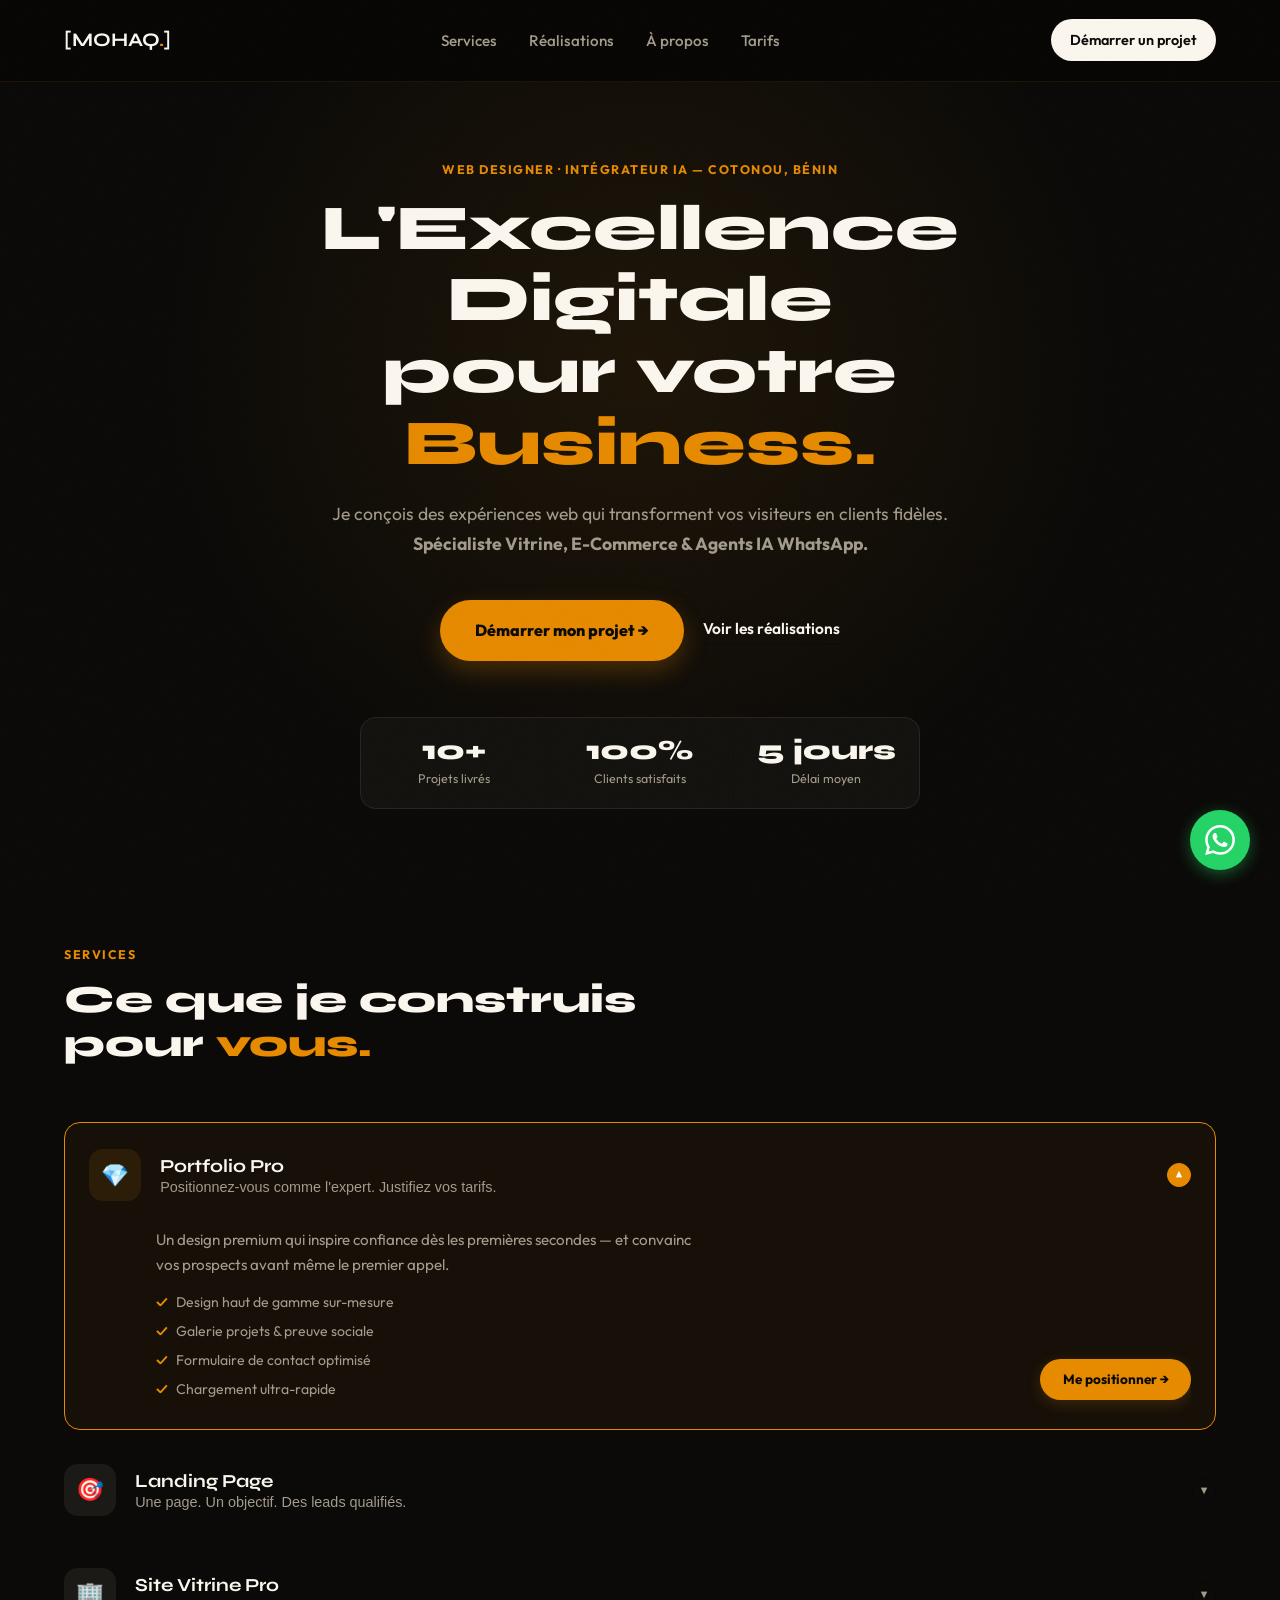
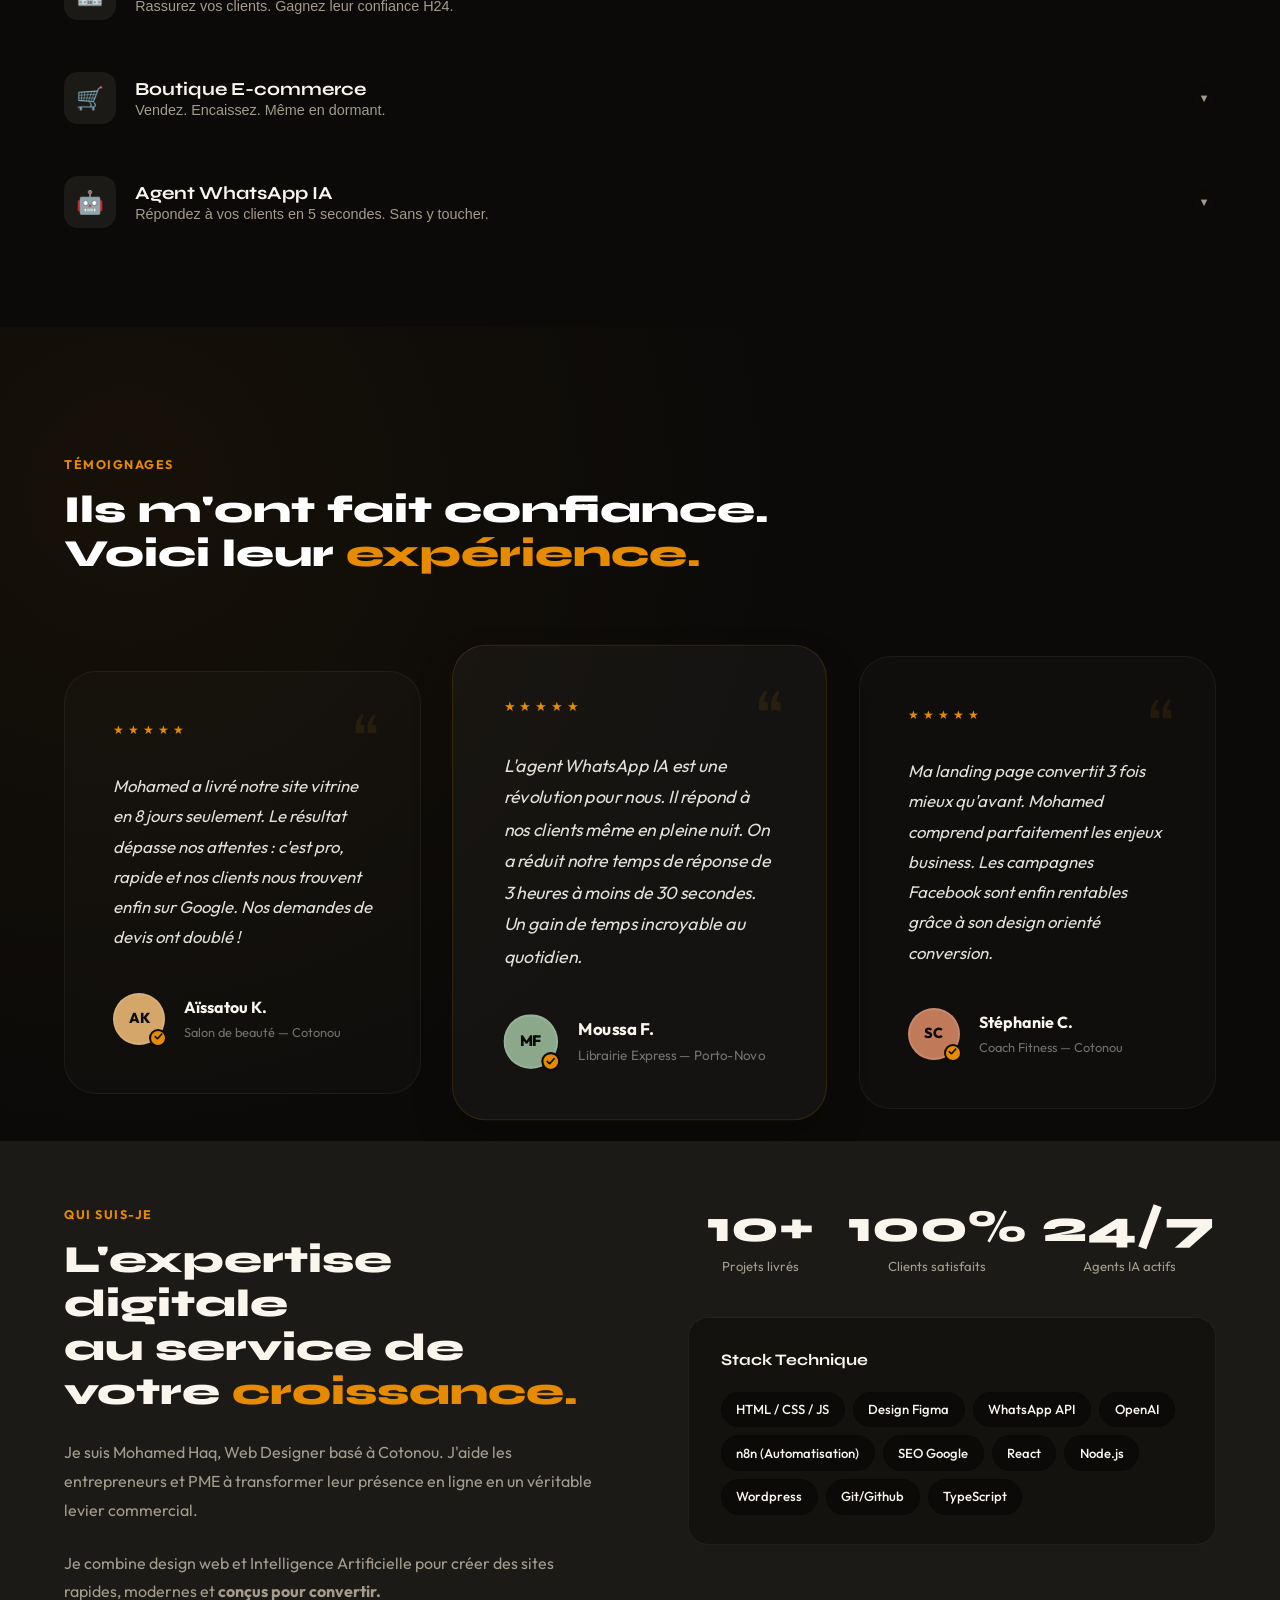
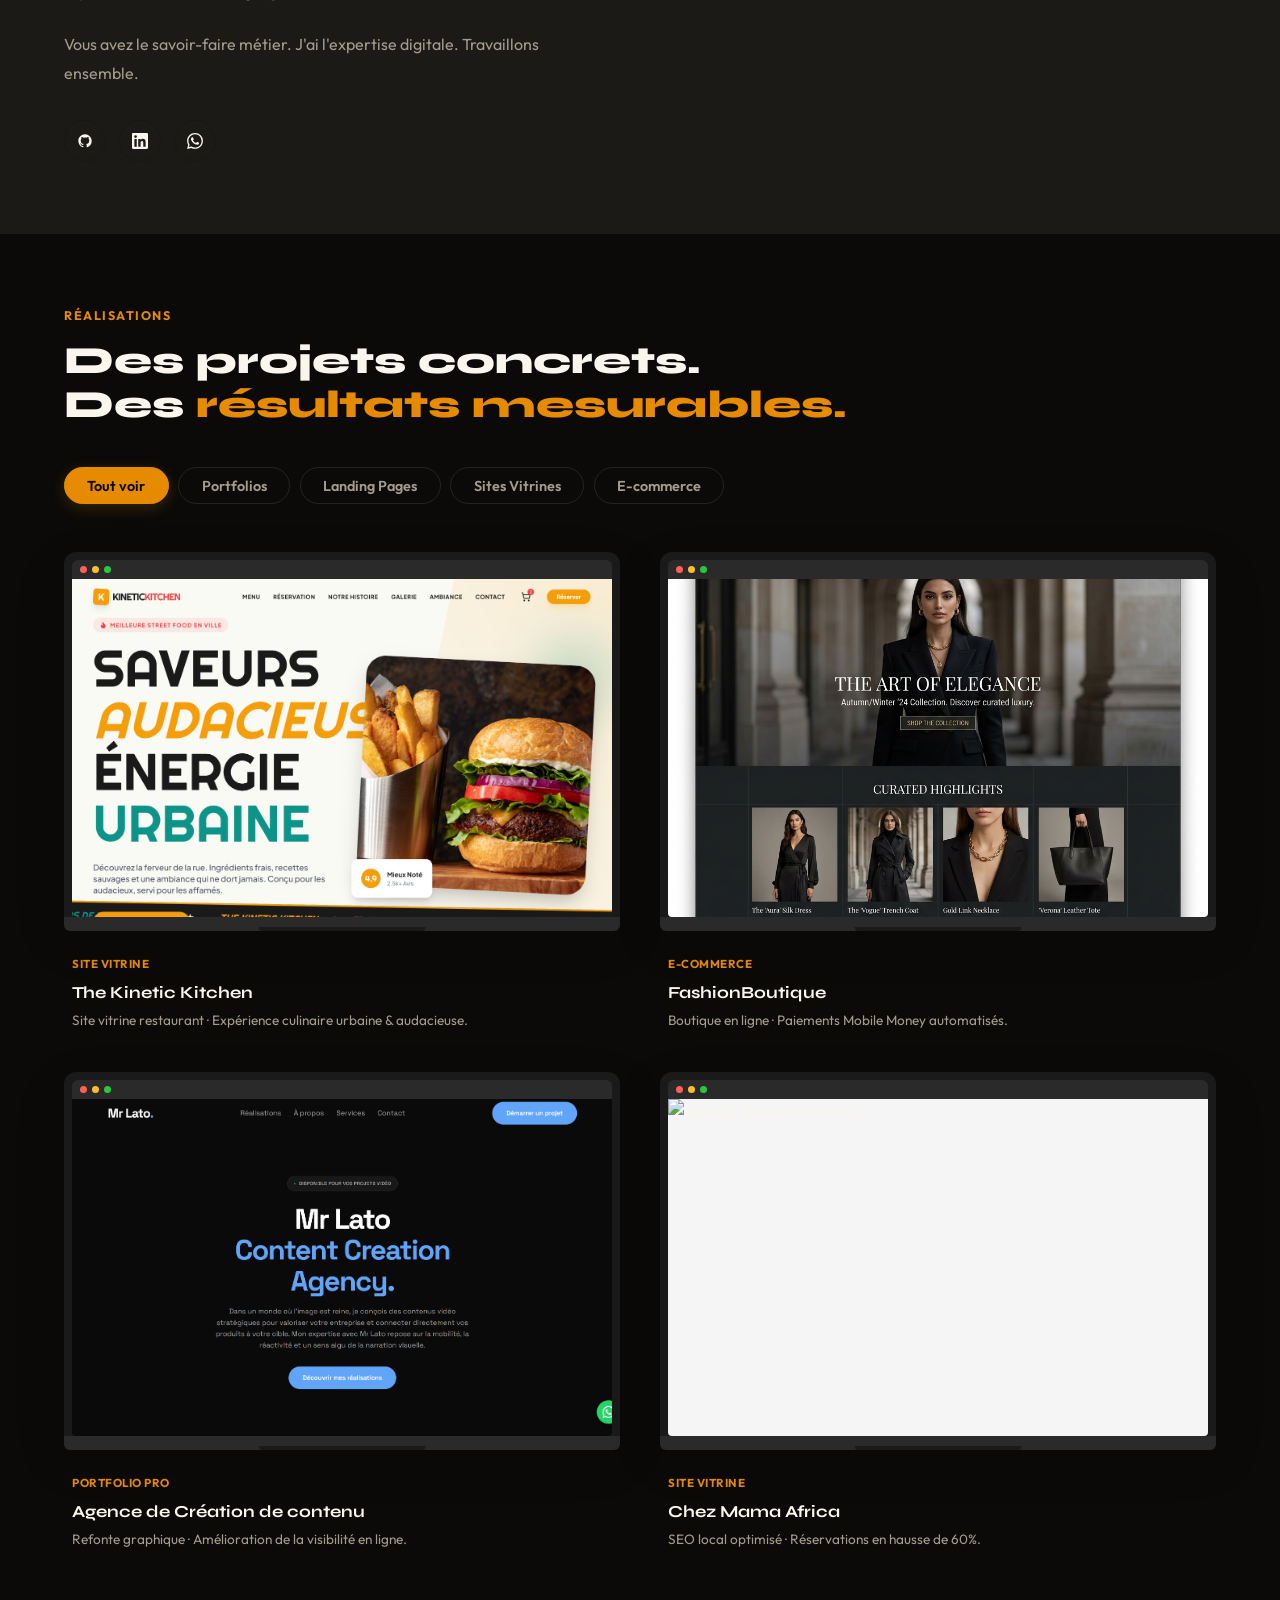
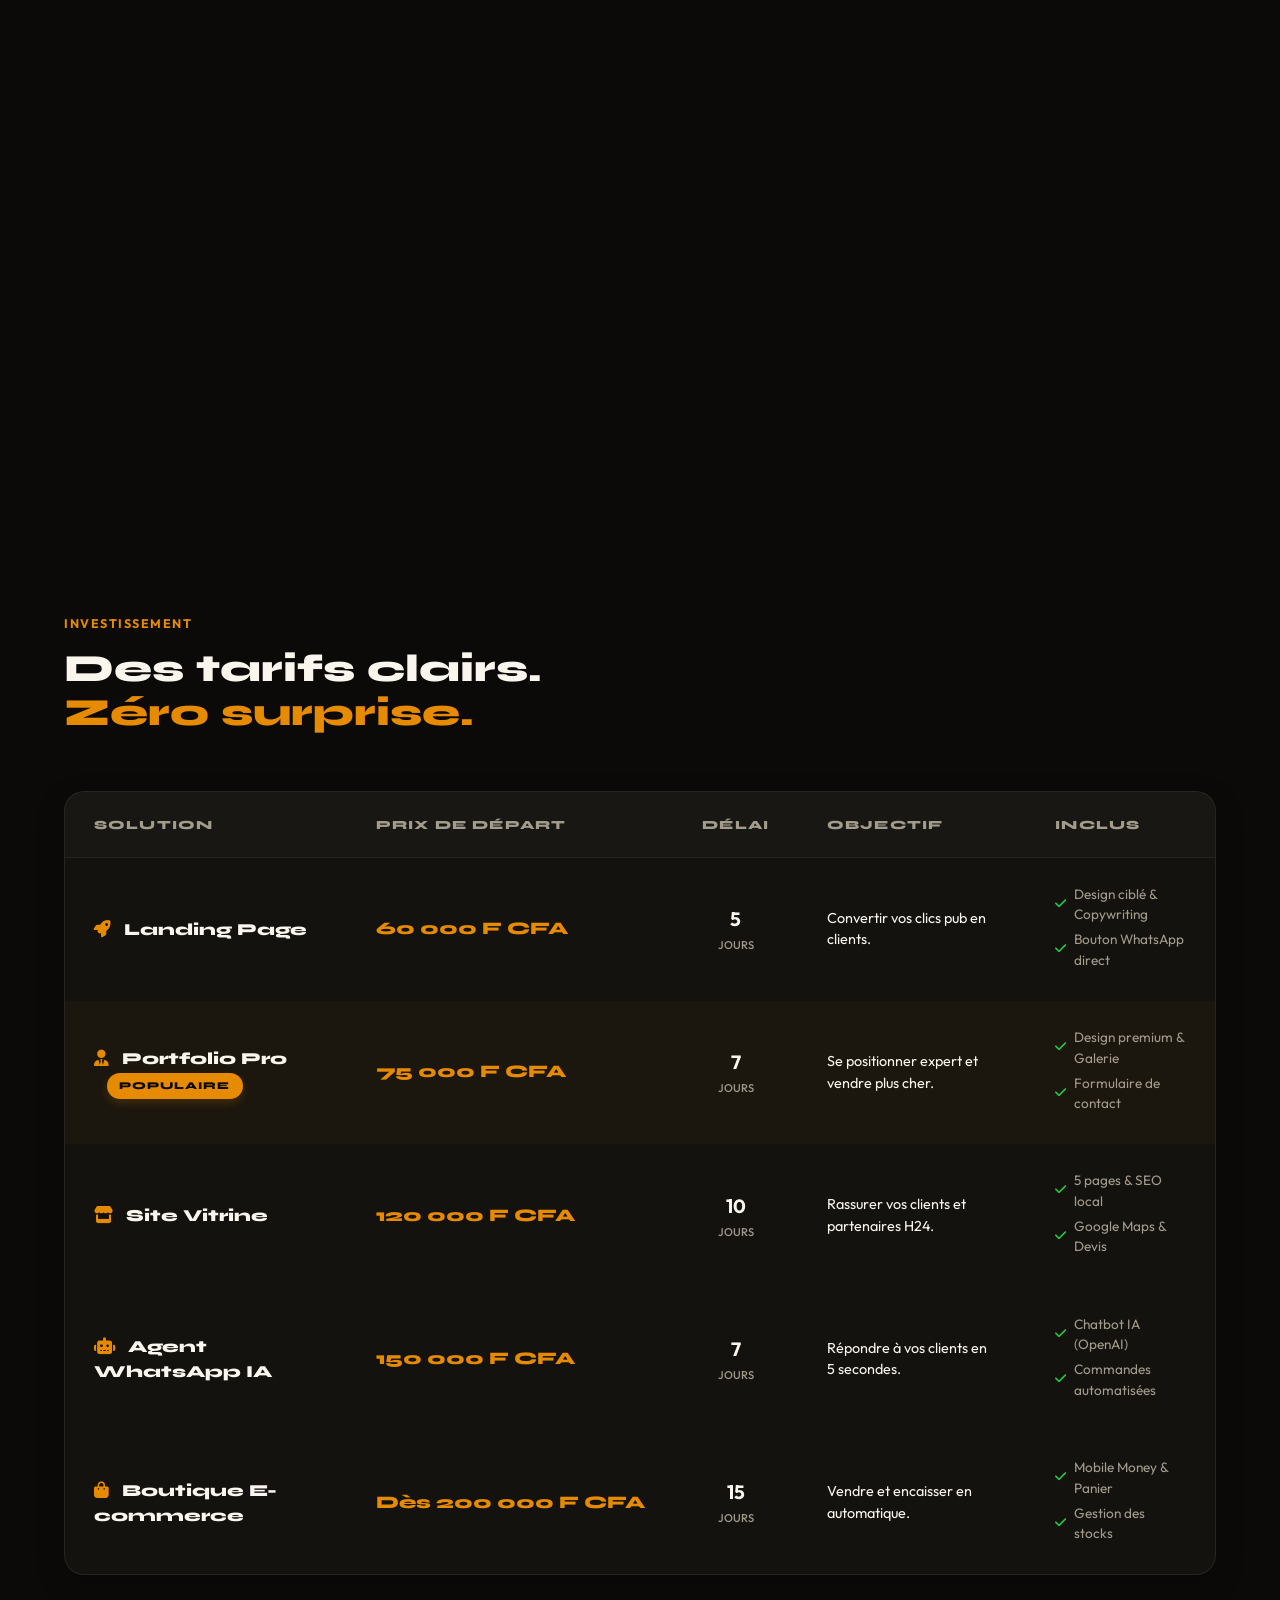
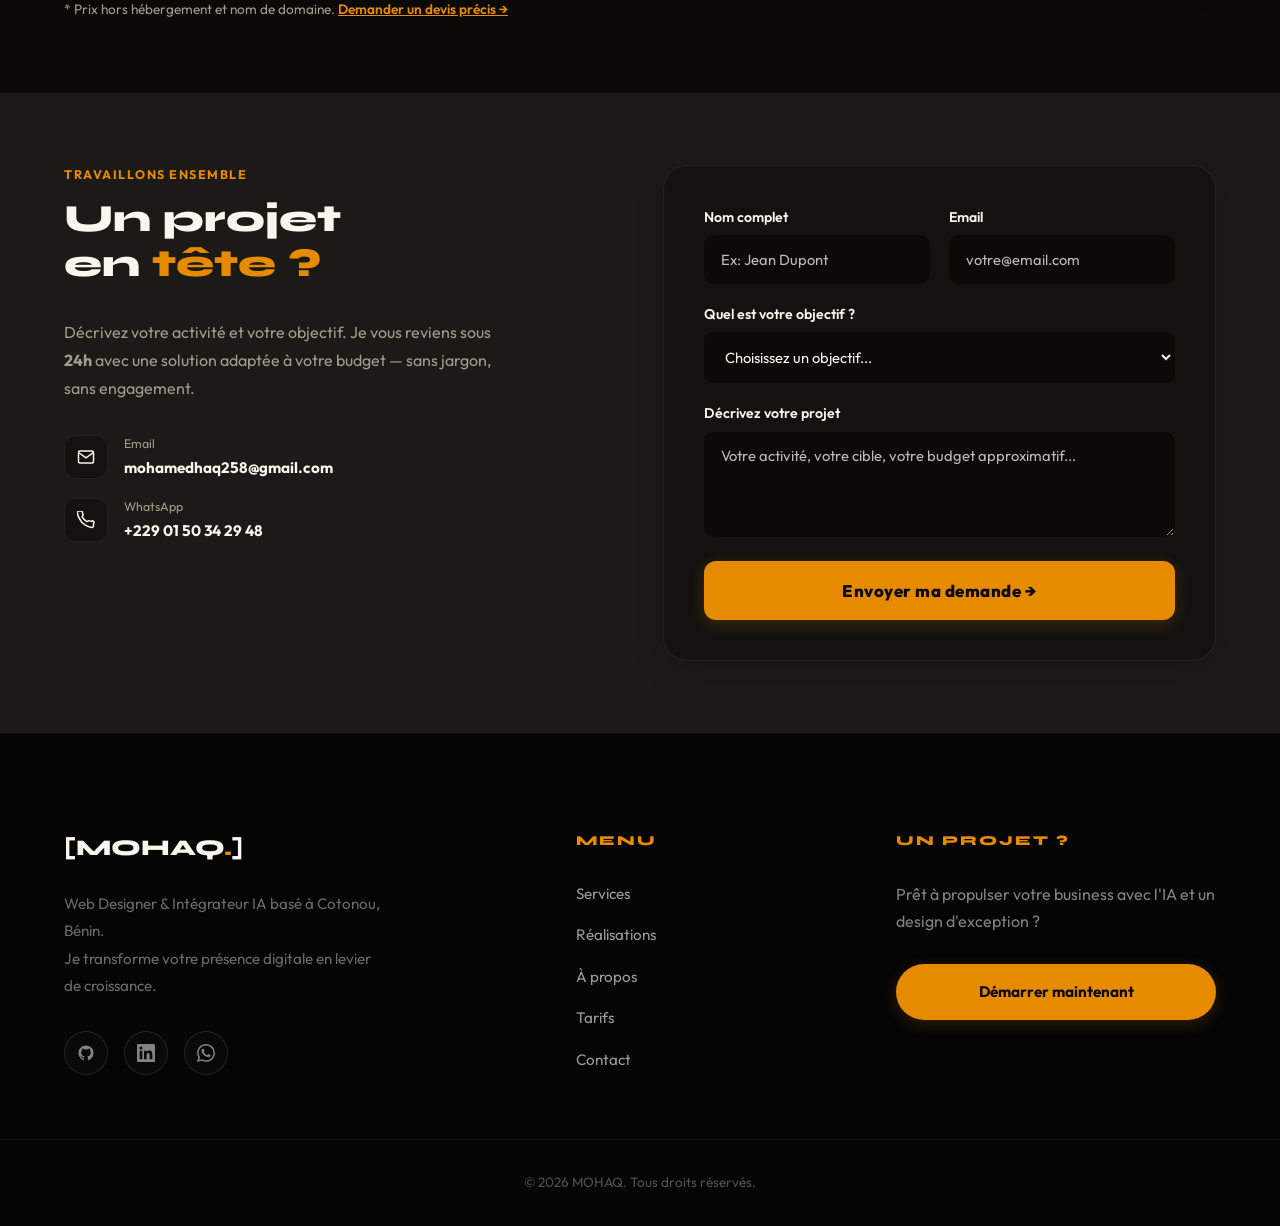
==== commit ea91472b: "ajout de site vitrine" ====
--- a/index.html
+++ b/index.html
@@ -376,6 +376,28 @@
     </div>
 
     <div class="projects-grid">
+      <div class="project-card reveal" data-category="vitrine">
+        <a href="https://site-vitrine-sooty.vercel.app/" target="_blank" class="laptop-link">
+          <div class="laptop-frame">
+            <div class="laptop-body">
+              <div class="laptop-topbar">
+                <div class="laptop-dot"></div>
+                <div class="laptop-dot"></div>
+                <div class="laptop-dot"></div>
+              </div>
+              <div class="laptop-screen">
+                <img src="img/site-vitrine.png" alt="Aperçu The Kinetic Kitchen" loading="lazy">
+              </div>
+            </div>
+            <div class="laptop-base"></div>
+          </div>
+        </a>
+        <div class="project-info">
+          <span class="project-tag">Site Vitrine</span>
+          <h3>The Kinetic Kitchen</h3>
+          <p>Site vitrine restaurant · Expérience culinaire urbaine & audacieuse.</p>
+        </div>
+      </div>
       <div class="project-card reveal" data-category="ecommerce">
         <a href="#" target="_blank" class="laptop-link">
           <div class="laptop-frame">
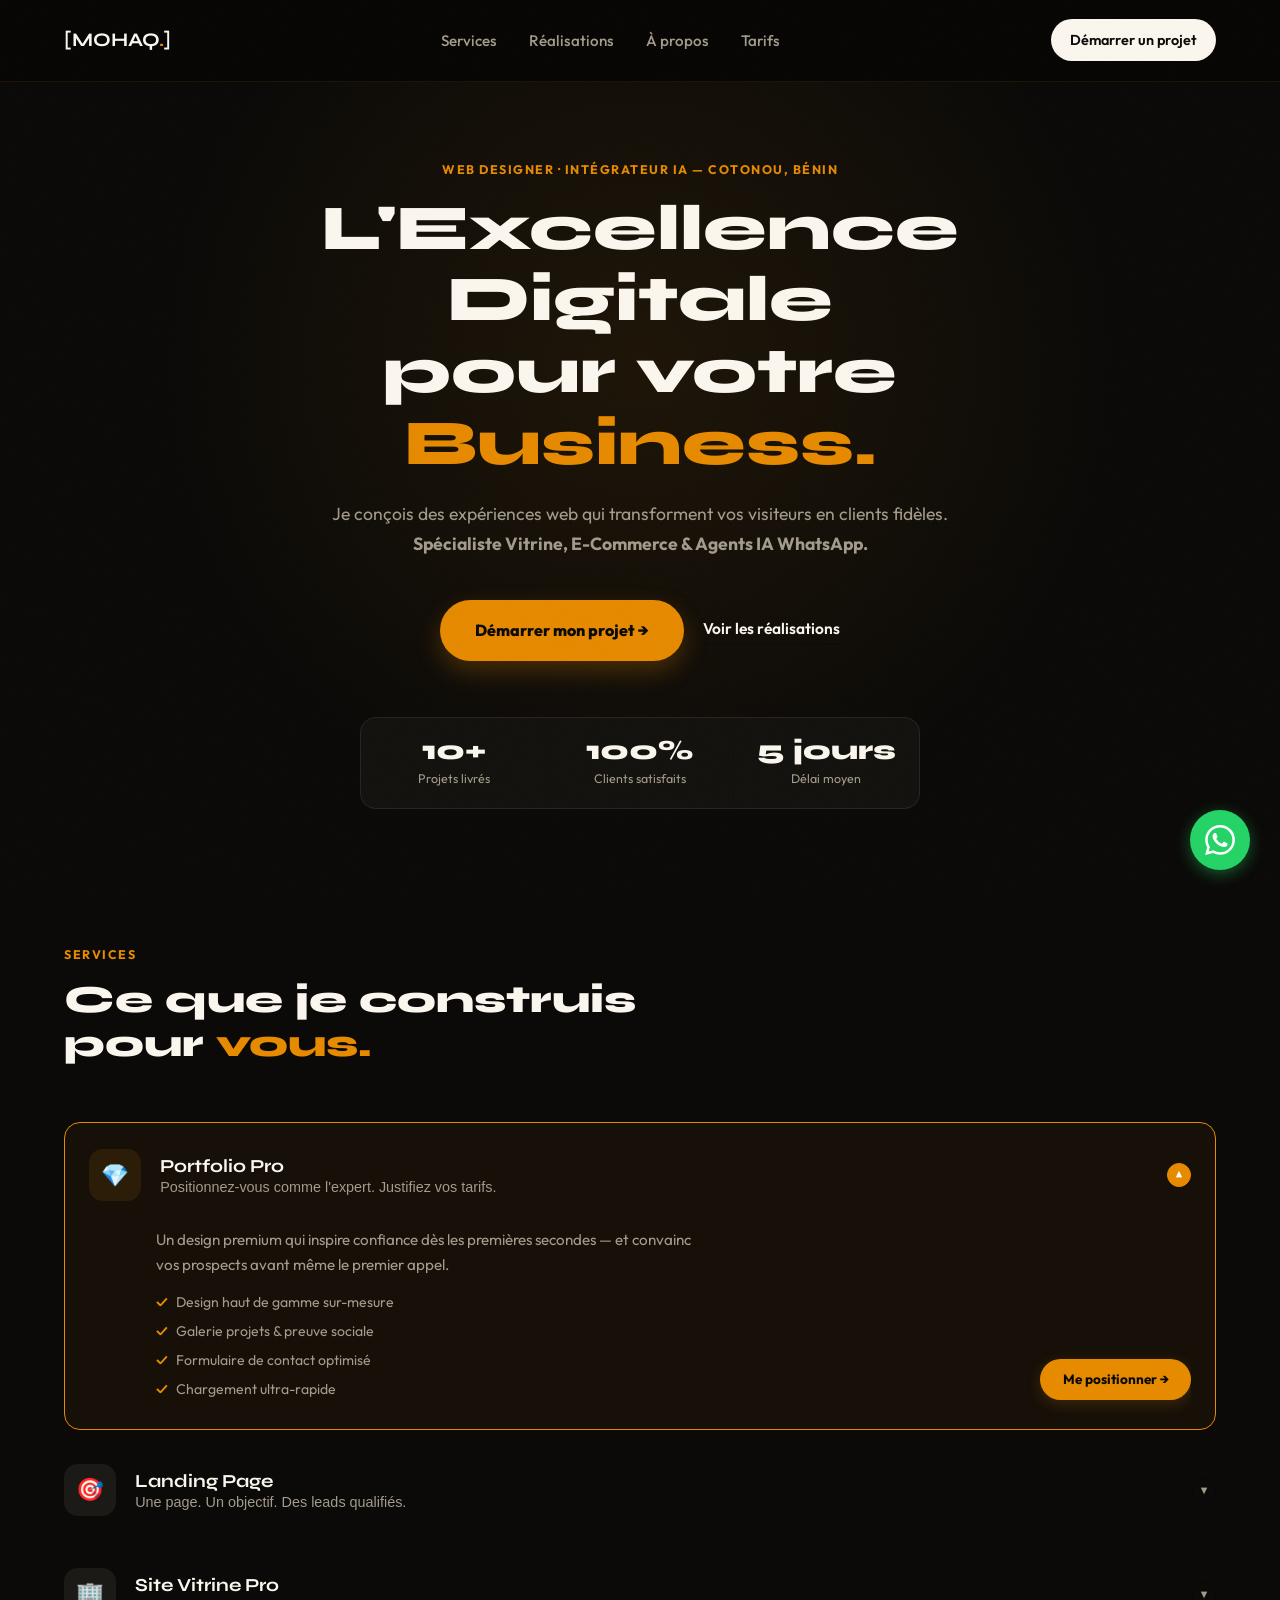
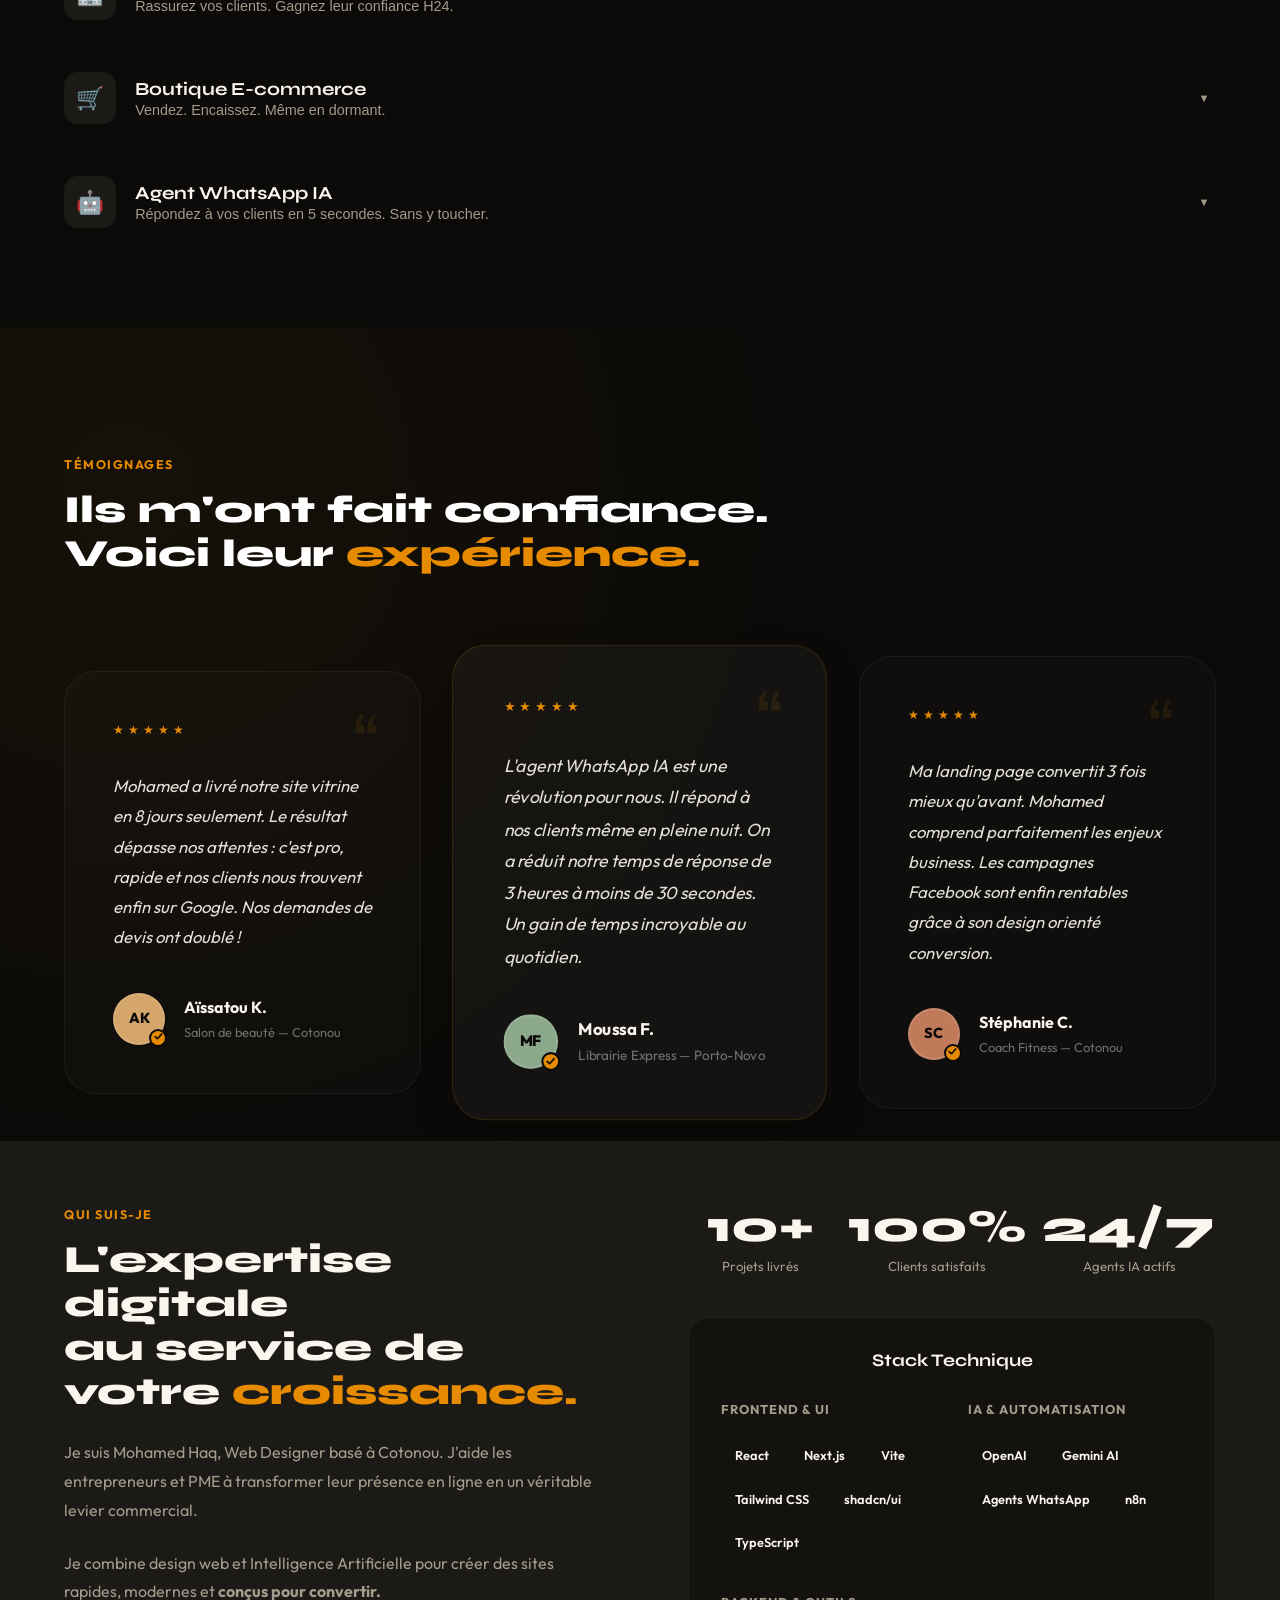
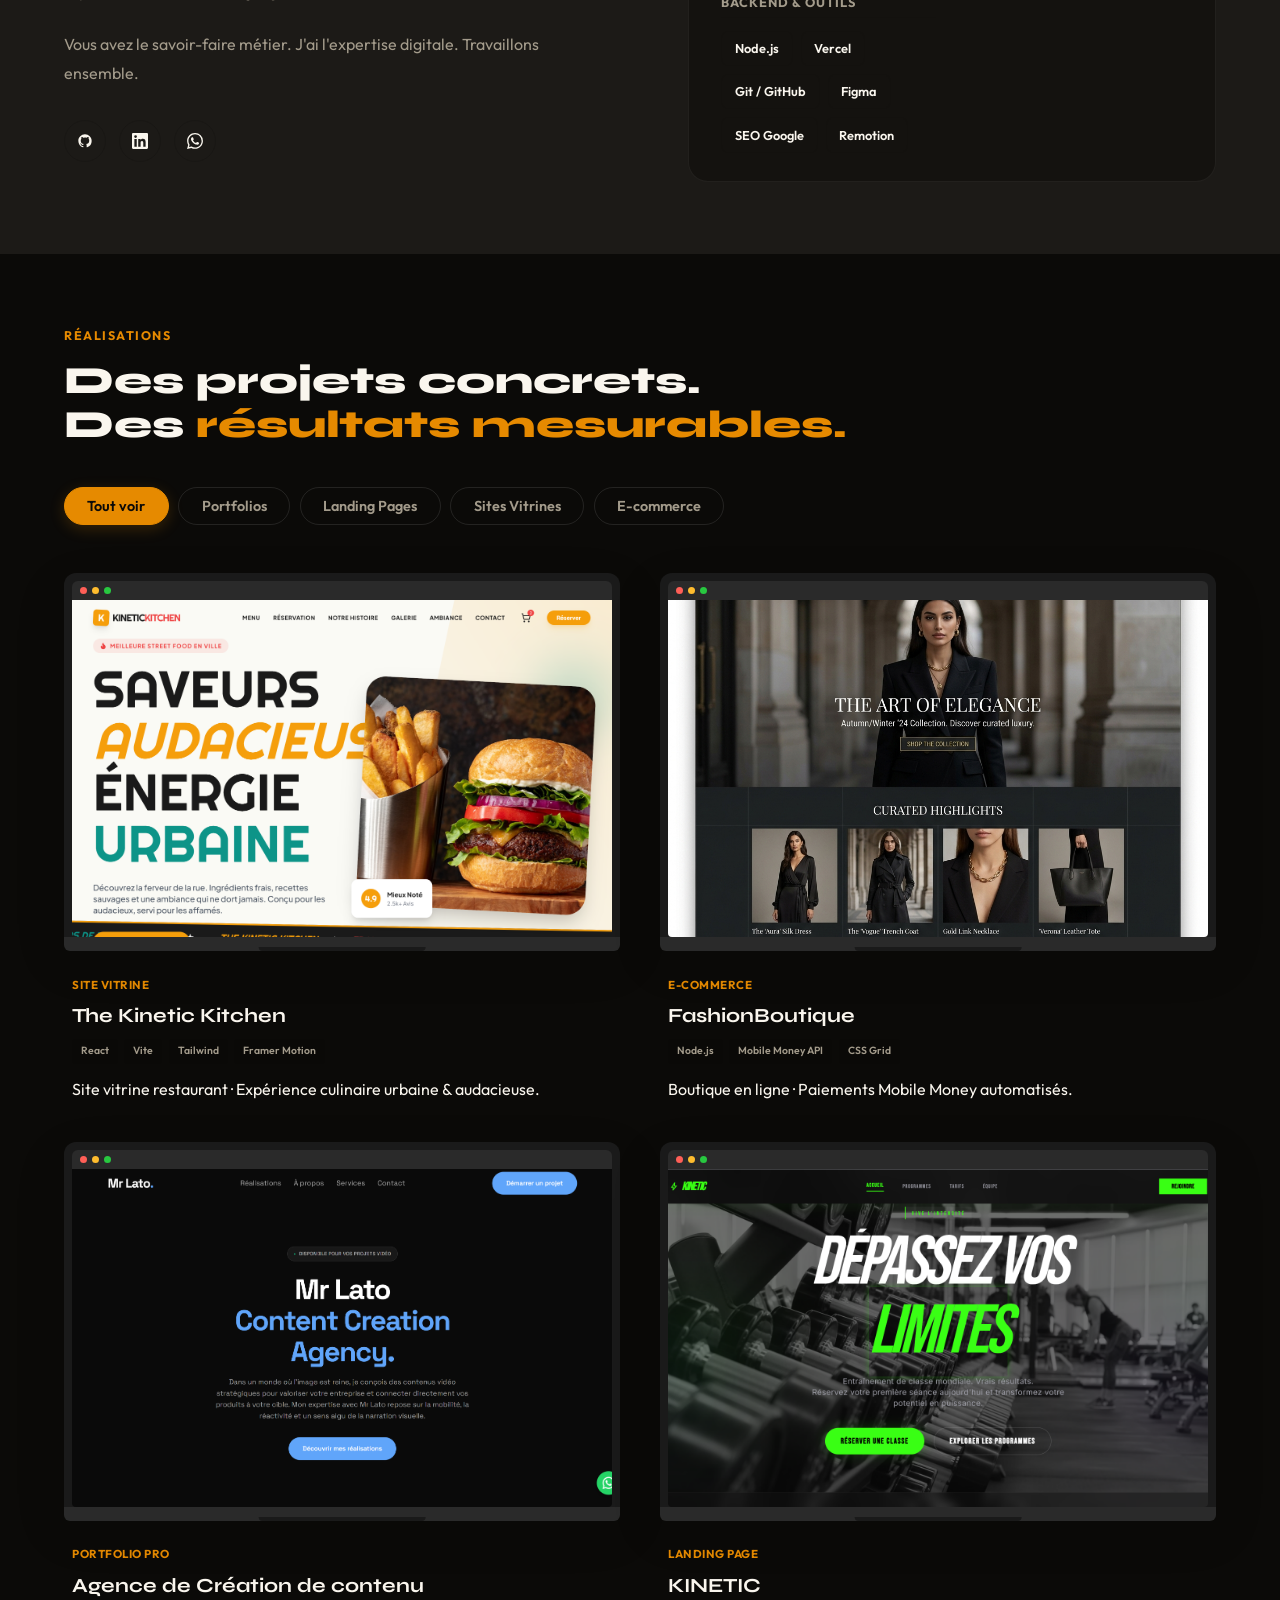
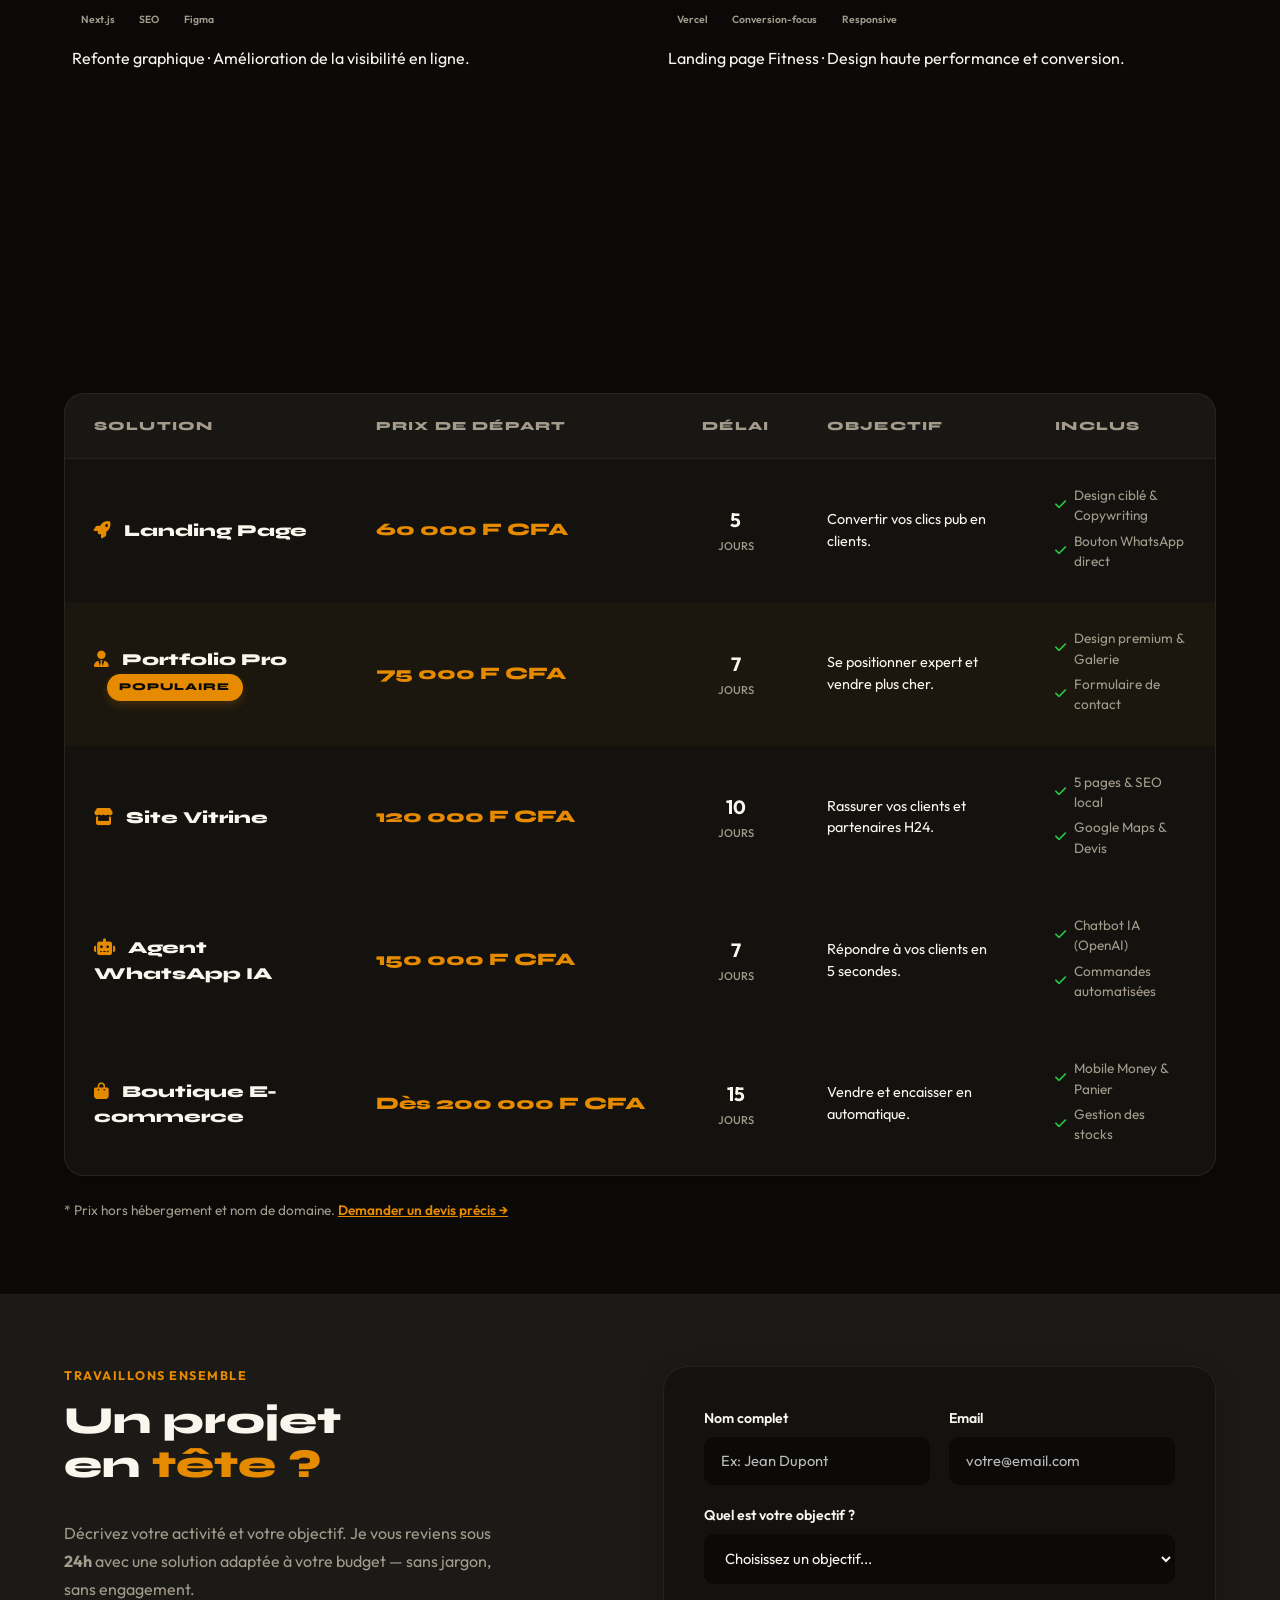
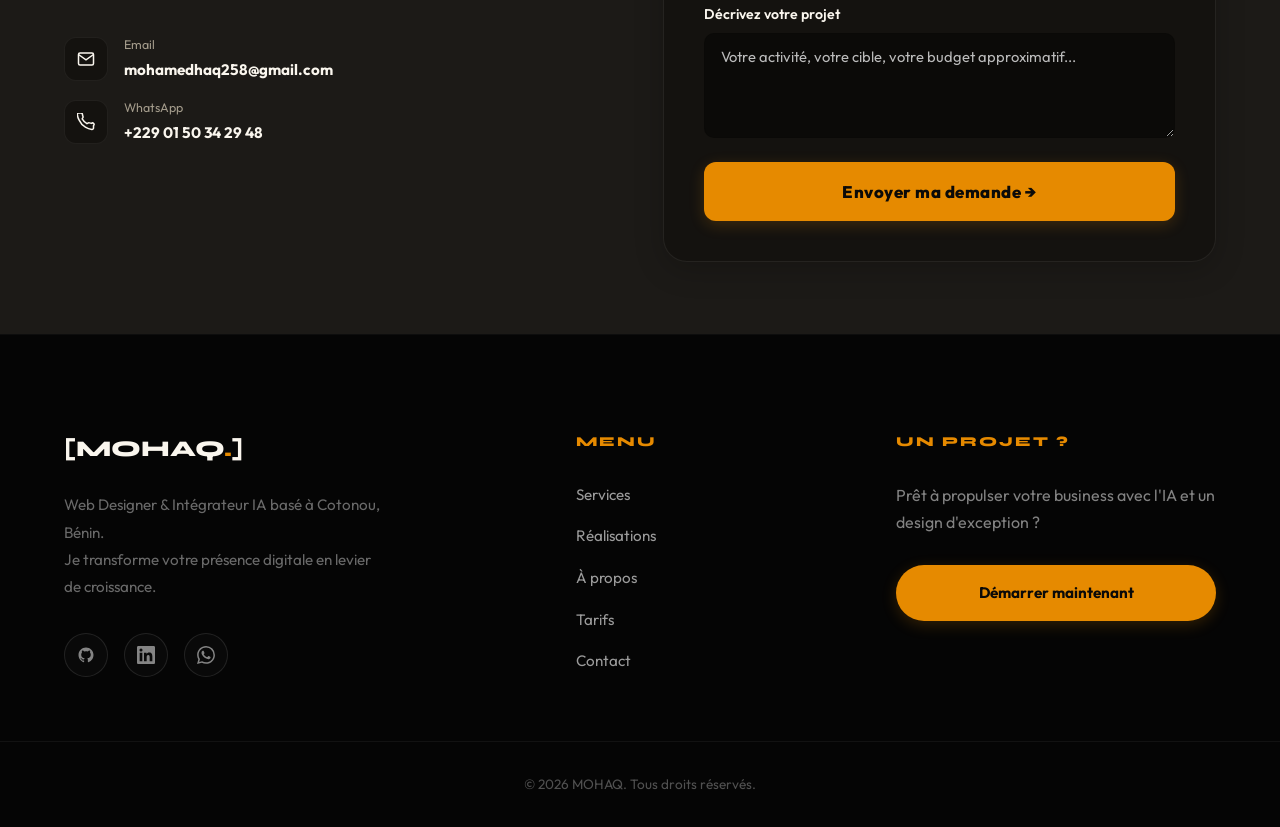
==== commit 01bfd6f6: "modif" ====
--- a/index.html
+++ b/index.html
@@ -343,18 +343,38 @@
       </div>
       <div class="about-tech-box">
         <h4>Stack Technique</h4>
-        <div class="tech-tags">
-          <span class="tech-tag">HTML / CSS / JS</span>
-          <span class="tech-tag">Design Figma</span>
-          <span class="tech-tag">WhatsApp API</span>
-          <span class="tech-tag">OpenAI</span>
-          <span class="tech-tag">n8n (Automatisation)</span>
-          <span class="tech-tag">SEO Google</span>
-          <span class="tech-tag">React</span>
-          <span class="tech-tag">Node.js</span>
-          <span class="tech-tag">Wordpress</span>
-          <span class="tech-tag">Git/Github</span>
-          <span class="tech-tag">TypeScript</span>
+        <div class="tech-grid">
+          <div class="tech-category">
+            <h5>Frontend & UI</h5>
+            <div class="tech-tags">
+              <span class="tech-tag">React</span>
+              <span class="tech-tag">Next.js</span>
+              <span class="tech-tag">Vite</span>
+              <span class="tech-tag">Tailwind CSS</span>
+              <span class="tech-tag">shadcn/ui</span>
+              <span class="tech-tag">TypeScript</span>
+            </div>
+          </div>
+          <div class="tech-category">
+            <h5>IA & Automatisation</h5>
+            <div class="tech-tags">
+              <span class="tech-tag">OpenAI</span>
+              <span class="tech-tag">Gemini AI</span>
+              <span class="tech-tag">Agents WhatsApp</span>
+              <span class="tech-tag">n8n</span>
+            </div>
+          </div>
+          <div class="tech-category">
+            <h5>Backend & Outils</h5>
+            <div class="tech-tags">
+              <span class="tech-tag">Node.js</span>
+              <span class="tech-tag">Vercel</span>
+              <span class="tech-tag">Git / GitHub</span>
+              <span class="tech-tag">Figma</span>
+              <span class="tech-tag">SEO Google</span>
+              <span class="tech-tag">Remotion</span>
+            </div>
+          </div>
         </div>
       </div>
     </div>
@@ -395,6 +415,12 @@
         <div class="project-info">
           <span class="project-tag">Site Vitrine</span>
           <h3>The Kinetic Kitchen</h3>
+          <div class="project-tech-stack">
+            <span class="project-badge">React</span>
+            <span class="project-badge">Vite</span>
+            <span class="project-badge">Tailwind</span>
+            <span class="project-badge">Framer Motion</span>
+          </div>
           <p>Site vitrine restaurant · Expérience culinaire urbaine & audacieuse.</p>
         </div>
       </div>
@@ -417,6 +443,11 @@
         <div class="project-info">
           <span class="project-tag">E-commerce</span>
           <h3>FashionBoutique</h3>
+          <div class="project-tech-stack">
+            <span class="project-badge">Node.js</span>
+            <span class="project-badge">Mobile Money API</span>
+            <span class="project-badge">CSS Grid</span>
+          </div>
           <p>Boutique en ligne · Paiements Mobile Money automatisés.</p>
         </div>
       </div>
@@ -440,32 +471,15 @@
         <div class="project-info">
           <span class="project-tag">Portfolio Pro</span>
           <h3>Agence de Création de contenu</h3>
+          <div class="project-tech-stack">
+            <span class="project-badge">Next.js</span>
+            <span class="project-badge">SEO</span>
+            <span class="project-badge">Figma</span>
+          </div>
           <p>Refonte graphique · Amélioration de la visibilité en ligne.</p>
         </div>
       </div>
 
-      <div class="project-card reveal" data-category="vitrine">
-        <a href="#" target="_blank" class="laptop-link">
-          <div class="laptop-frame">
-            <div class="laptop-body">
-              <div class="laptop-topbar">
-                <div class="laptop-dot"></div>
-                <div class="laptop-dot"></div>
-                <div class="laptop-dot"></div>
-              </div>
-              <div class="laptop-screen">
-                <img src="img/mama-africa.png" alt="Aperçu Chez Mama Africa" loading="lazy">
-              </div>
-            </div>
-            <div class="laptop-base"></div>
-          </div>
-        </a>
-        <div class="project-info">
-          <span class="project-tag">Site Vitrine</span>
-          <h3>Chez Mama Africa</h3>
-          <p>SEO local optimisé · Réservations en hausse de 60%.</p>
-        </div>
-      </div>
 
       <div class="project-card reveal" data-category="landing">
         <a href="https://landing-page-dusky-rho-98.vercel.app/" target="_blank" class="laptop-link">
@@ -486,6 +500,11 @@
         <div class="project-info">
           <span class="project-tag">Landing Page</span>
           <h3>KINETIC</h3>
+          <div class="project-tech-stack">
+            <span class="project-badge">Vercel</span>
+            <span class="project-badge">Conversion-focus</span>
+            <span class="project-badge">Responsive</span>
+          </div>
           <p>Landing page Fitness · Design haute performance et conversion.</p>
         </div>
       </div>
--- a/style.css
+++ b/style.css
@@ -763,10 +763,27 @@
 
 .about-tech-box h4 {
   font-family: 'Syne', sans-serif;
-  font-size: 1rem;
+  font-size: 1.1rem;
   font-weight: 700;
   color: var(--ink);
-  margin-bottom: 1.2rem;
+  margin-bottom: 1.5rem;
+  text-align: center;
+}
+
+.tech-grid {
+  display: grid;
+  grid-template-columns: repeat(auto-fit, minmax(200px, 1fr));
+  gap: 2rem;
+}
+
+.tech-category h5 {
+  font-size: 0.8rem;
+  text-transform: uppercase;
+  letter-spacing: 1px;
+  color: var(--text-muted);
+  margin-bottom: 0.8rem;
+  border-bottom: 1px solid rgba(0,0,0,0.05);
+  padding-bottom: 0.3rem;
 }
 
 .tech-tags {
@@ -776,19 +793,24 @@
 }
 
 .tech-tag {
-  padding: 0.4rem 0.9rem;
-  border-radius: 30px;
-  border: 1.5px solid rgba(0, 0, 0, 0.1);
-  font-size: 0.82rem;
-  font-weight: 500;
+  padding: 0.4rem 0.8rem;
+  border-radius: 8px;
+  border: 1.5px solid rgba(0, 0, 0, 0.05);
+  font-size: 0.8rem;
+  font-weight: 600;
   color: var(--ink);
-  background: var(--cream);
-  transition: 0.2s;
+  background: var(--white);
+  transition: all 0.3s cubic-bezier(0.4, 0, 0.2, 1);
+  display: flex;
+  align-items: center;
+  gap: 0.4rem;
 }
 
 .tech-tag:hover {
   border-color: var(--amber);
   color: var(--amber);
+  transform: translateY(-2px);
+  box-shadow: 0 4px 12px rgba(230, 138, 0, 0.1);
 }
 
 /* PORTFOLIO */
@@ -998,6 +1020,26 @@
 }
 
 .project-info h3 {
+  font-size: 1.25rem;
+  margin-bottom: 0.4rem;
+}
+
+.project-tech-stack {
+  display: flex;
+  flex-wrap: wrap;
+  gap: 0.4rem;
+  margin-bottom: 0.8rem;
+}
+
+.project-badge {
+  font-size: 0.65rem;
+  font-weight: 600;
+  padding: 0.2rem 0.5rem;
+  border-radius: 4px;
+  background: rgba(0, 0, 0, 0.04);
+  color: var(--text-muted);
+  border: 1px solid rgba(0, 0, 0, 0.03);
+}
   font-size: 1.05rem;
   font-weight: 700;
   color: var(--ink);
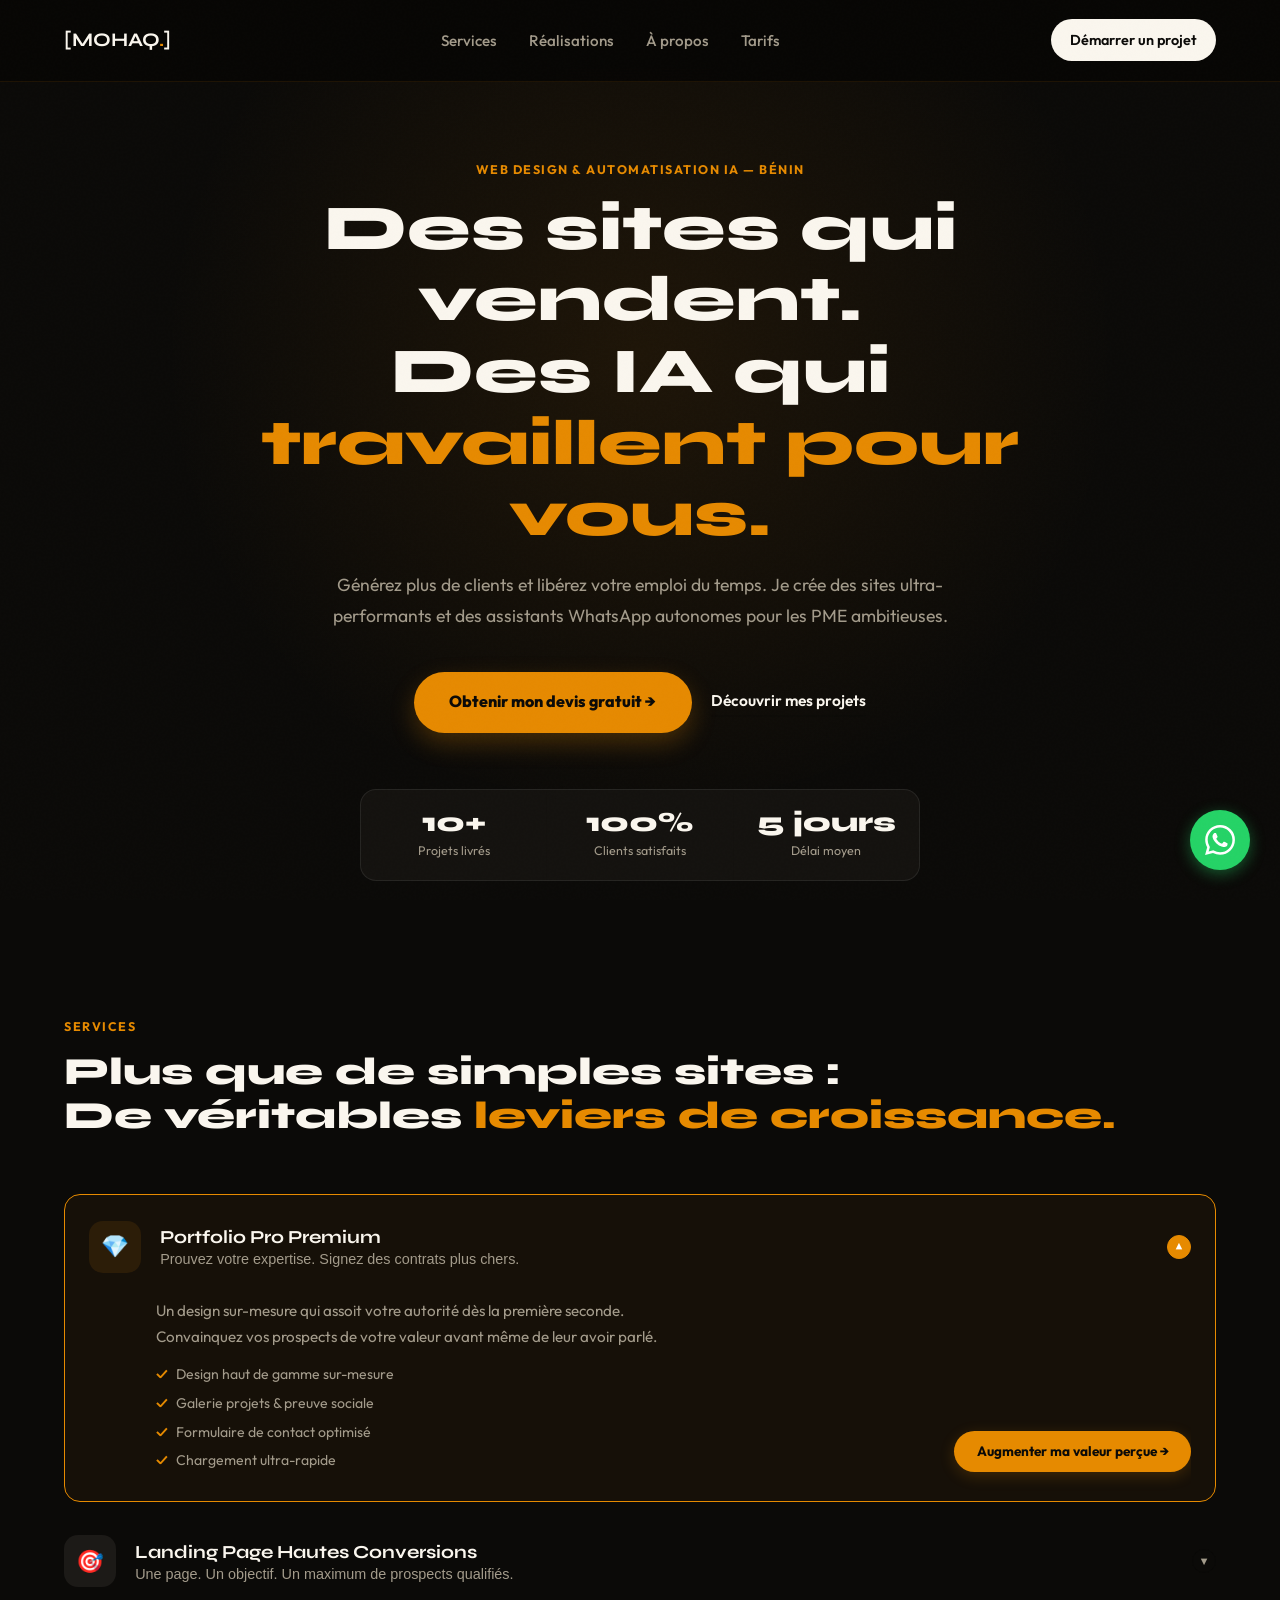
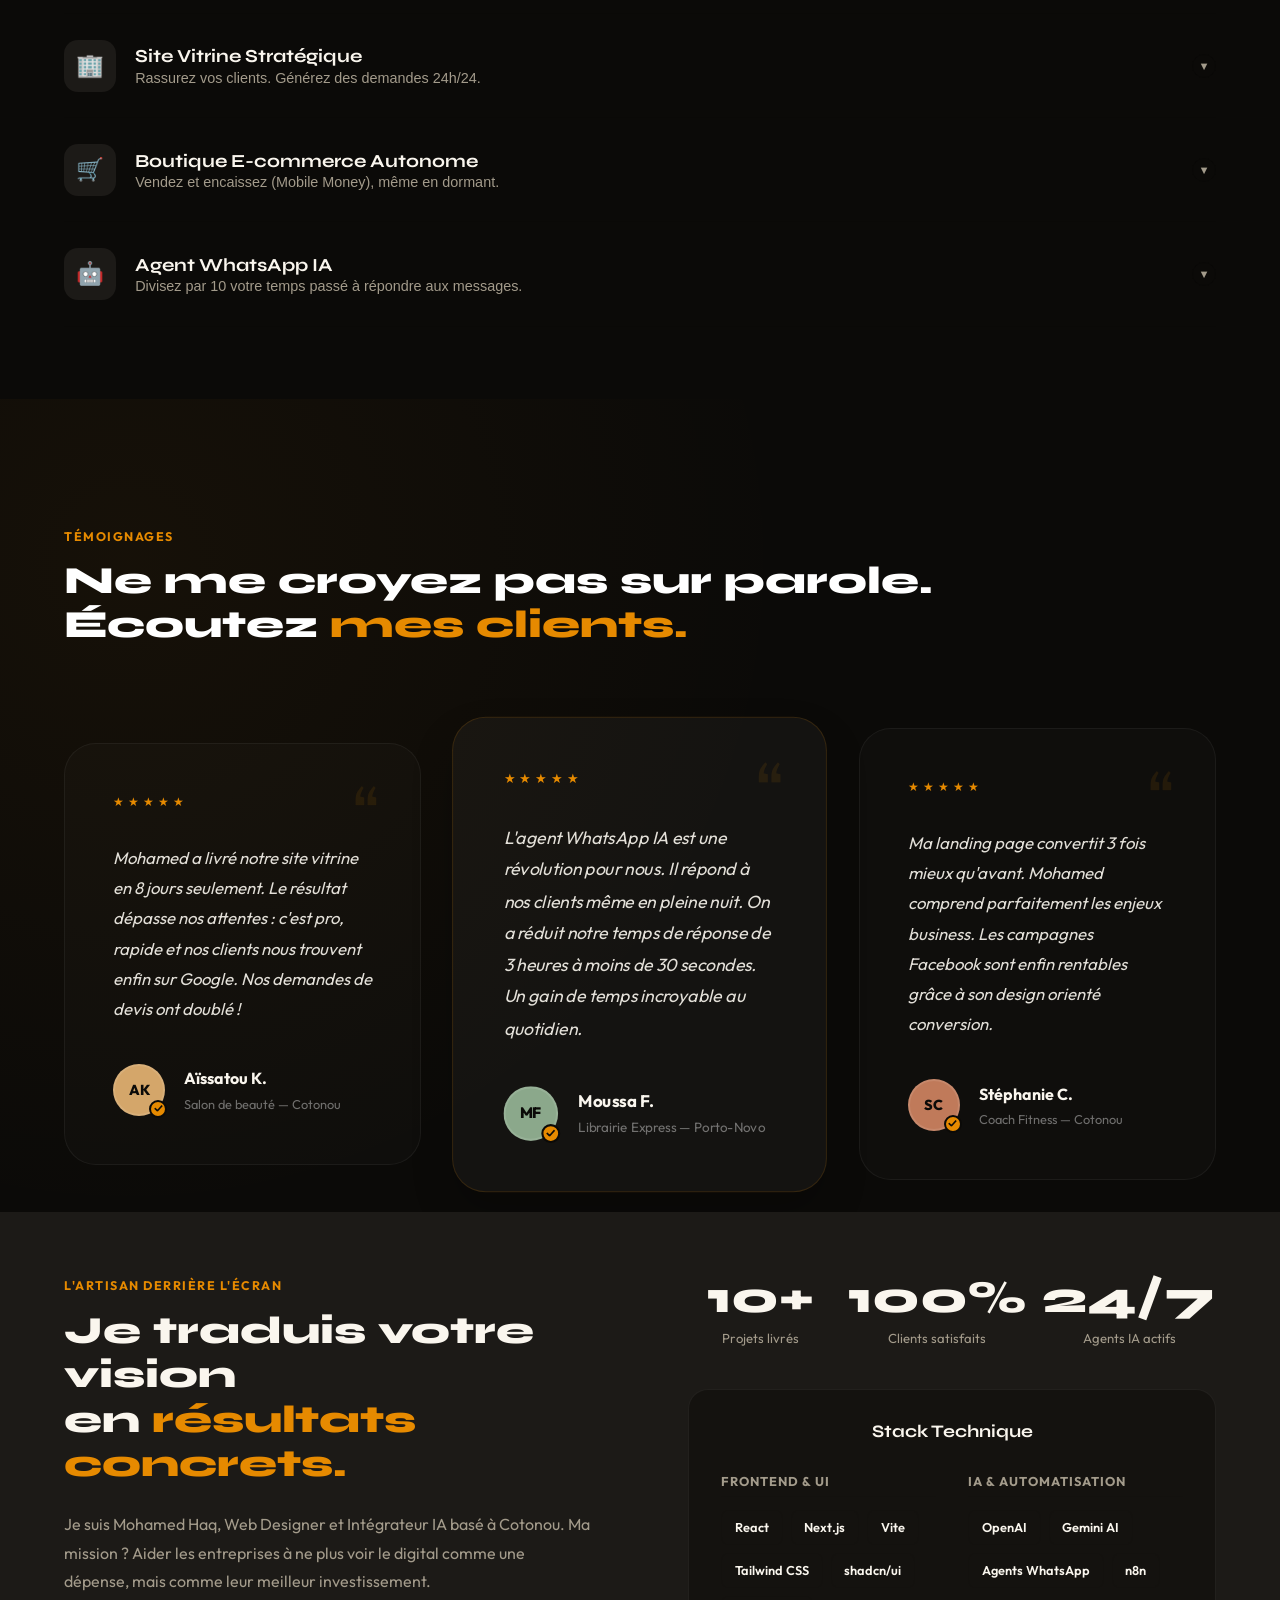
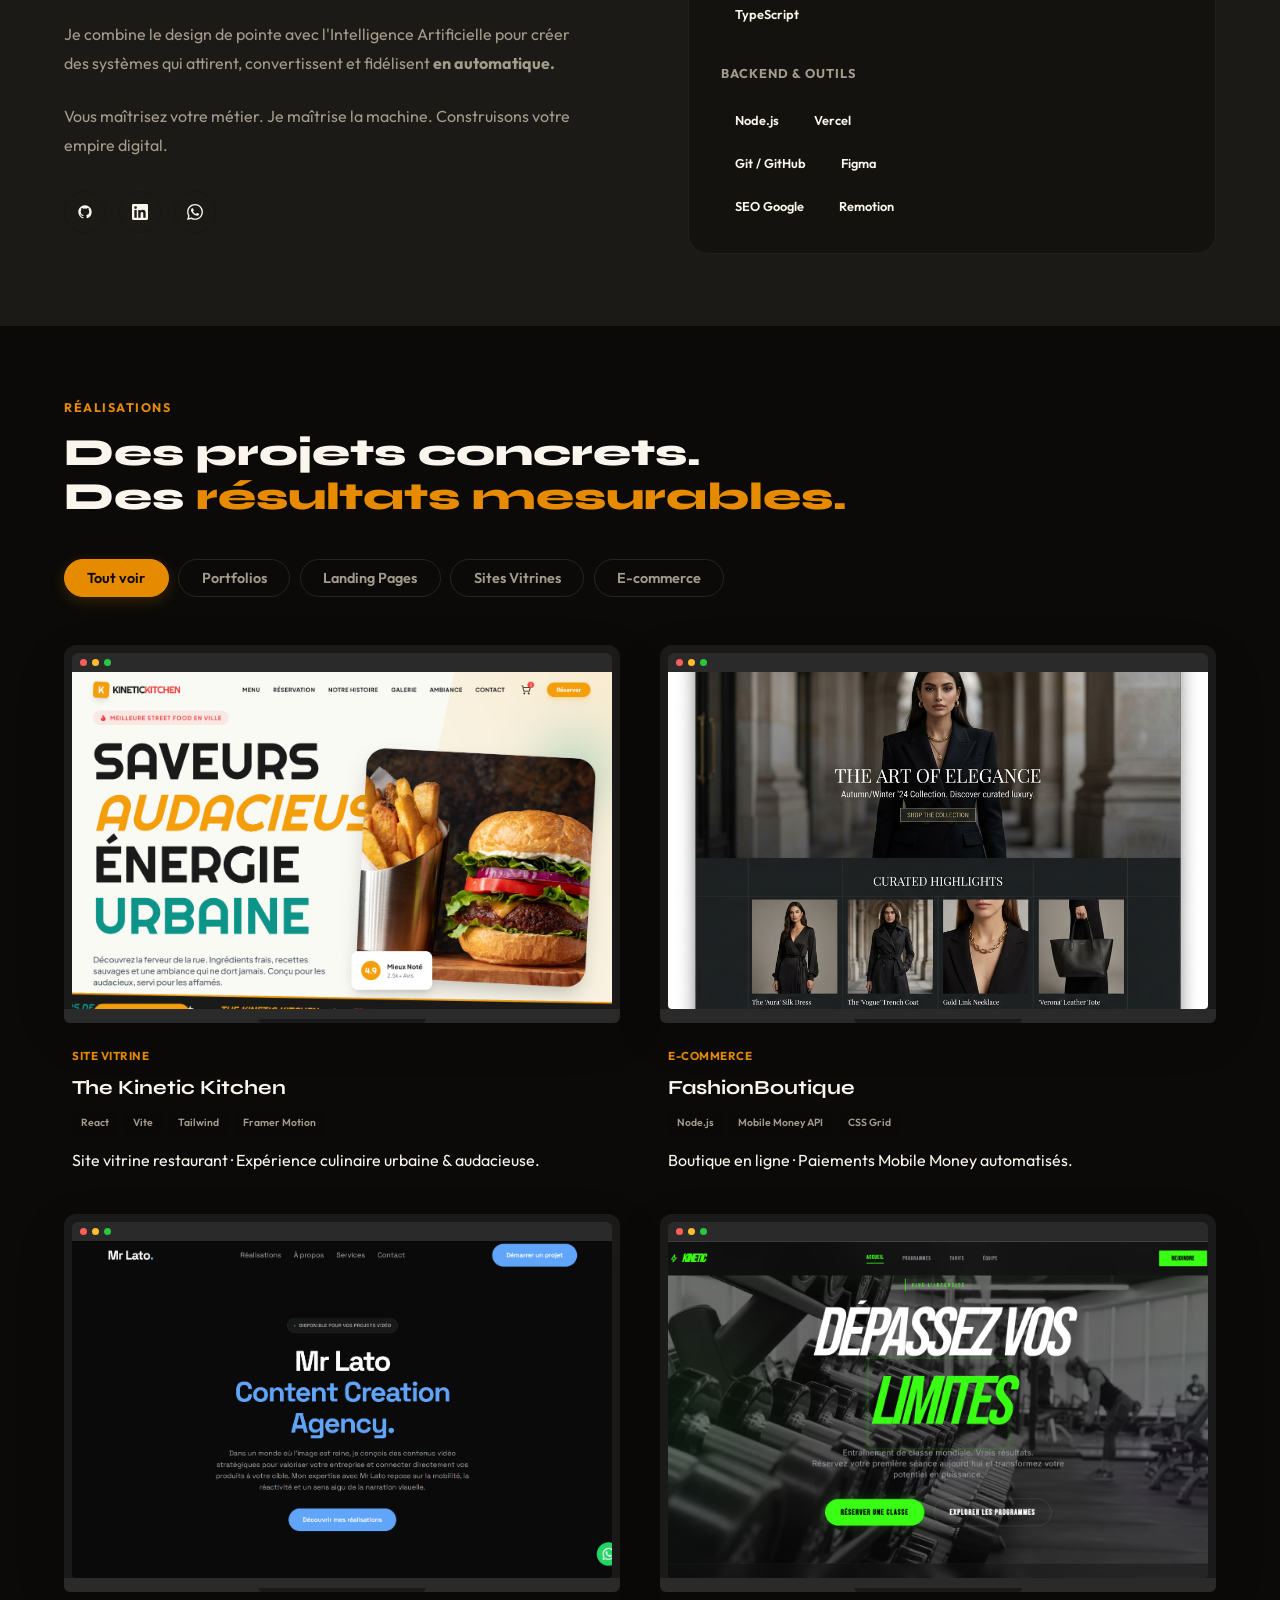
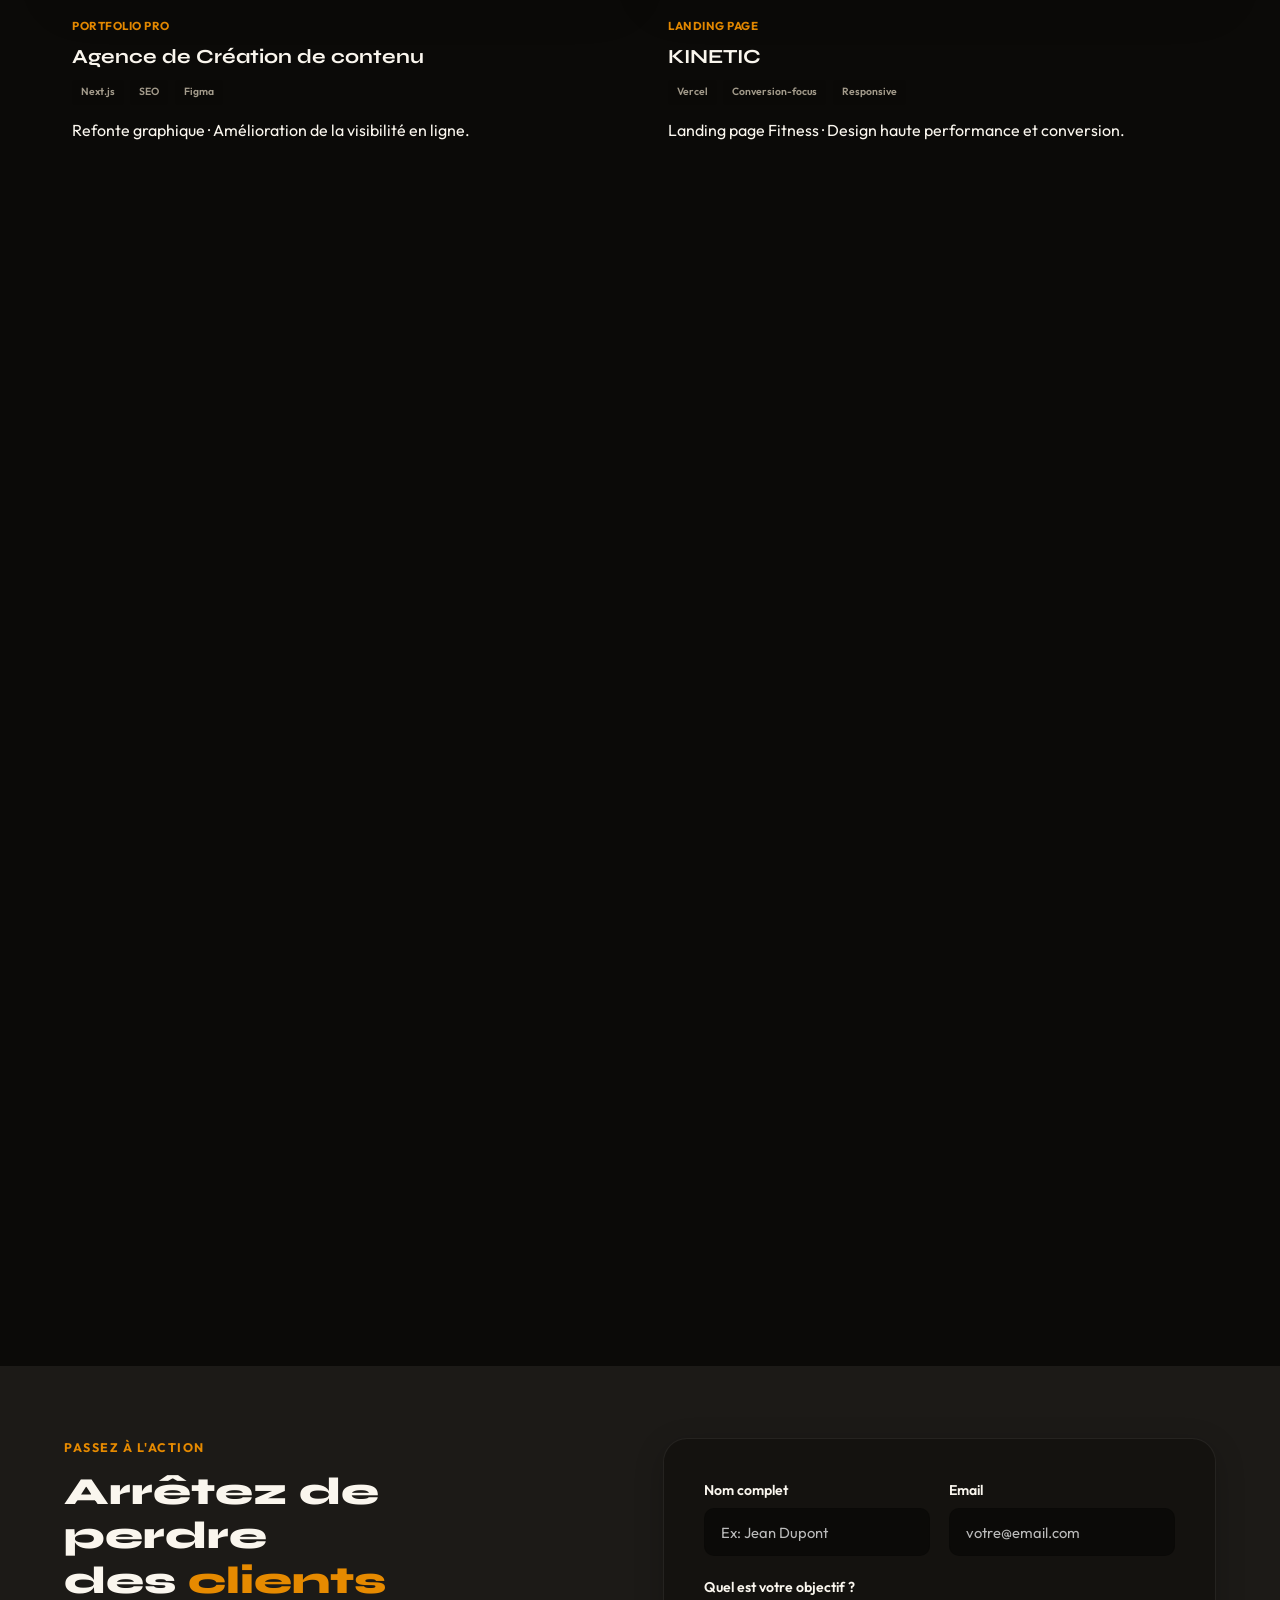
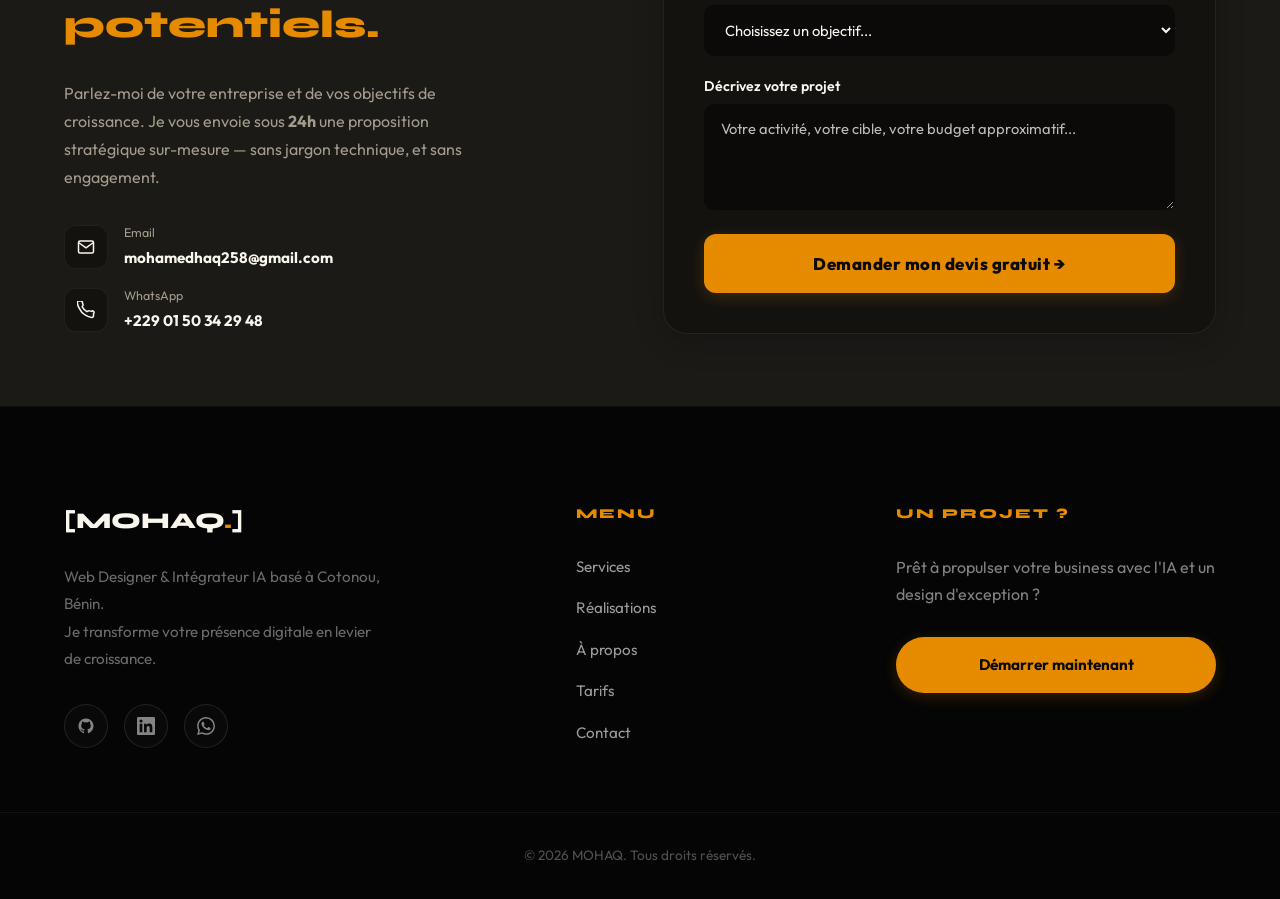
==== commit 1c8c90be: "opt copywriting" ====
--- a/index.html
+++ b/index.html
@@ -41,15 +41,15 @@
   <header class="hero">
     <div class="hero-bg-circle"></div>
     <div class="hero-content reveal visible">
-      <div class="section-label">Web Designer · Intégrateur IA — Cotonou, Bénin</div>
-      <h1>L'Excellence Digitale<br>pour votre <em>Business.</em></h1>
+      <div class="section-label">Web Design & Automatisation IA — Bénin</div>
+      <h1>Des sites qui vendent.<br>Des IA qui <em>travaillent pour vous.</em></h1>
       <p class="hero-sub">
-        Je conçois des expériences web qui transforment vos visiteurs en clients fidèles.<br>
-        <strong>Spécialiste Vitrine, E-Commerce &amp; Agents IA WhatsApp.</strong>
+        Générez plus de clients et libérez votre emploi du temps. Je crée des sites ultra-performants et des assistants
+        WhatsApp autonomes pour les PME ambitieuses.
       </p>
       <div class="hero-actions">
-        <a href="#contact" class="btn-primary">Démarrer mon projet →</a>
-        <a href="#portfolio" class="btn-secondary">Voir les réalisations</a>
+        <a href="#contact" class="btn-primary">Obtenir mon devis gratuit →</a>
+        <a href="#portfolio" class="btn-secondary">Découvrir mes projets</a>
       </div>
 
       <!-- Strip de chiffres — preuve sociale immédiate -->
@@ -74,7 +74,7 @@
   <section class="section" id="services">
     <div class="services-header reveal">
       <div class="section-label">Services</div>
-      <h2 class="section-title">Ce que je construis<br>pour <em>vous.</em></h2>
+      <h2 class="section-title">Plus que de simples sites :<br>De véritables <em>leviers de croissance.</em></h2>
     </div>
 
     <ul class="accordion-list reveal">
@@ -82,8 +82,8 @@
         <button class="accordion-trigger" aria-expanded="true">
           <div class="accordion-icon-wrap">💎</div>
           <div class="accordion-text">
-            <strong>Portfolio Pro</strong>
-            <span>Positionnez-vous comme l'expert. Justifiez vos tarifs.</span>
+            <strong>Portfolio Pro Premium</strong>
+            <span>Prouvez votre expertise. Signez des contrats plus chers.</span>
           </div>
           <div class="accordion-chevron">▼</div>
         </button>
@@ -91,8 +91,8 @@
           <div class="accordion-body-inner">
             <div class="accordion-body-content">
               <div>
-                <p>Un design premium qui inspire confiance dès les premières secondes — et convainc vos prospects avant
-                  même le premier appel.</p>
+                <p>Un design sur-mesure qui assoit votre autorité dès la première seconde. Convainquez vos prospects de
+                  votre valeur avant même de leur avoir parlé.</p>
                 <ul>
                   <li>Design haut de gamme sur-mesure</li>
                   <li>Galerie projets &amp; preuve sociale</li>
@@ -101,7 +101,7 @@
                 </ul>
               </div>
               <div class="accordion-price">
-                <a href="#contact">Me positionner →</a>
+                <a href="#contact">Augmenter ma valeur perçue →</a>
               </div>
             </div>
           </div>
@@ -112,8 +112,8 @@
         <button class="accordion-trigger" aria-expanded="false">
           <div class="accordion-icon-wrap">🎯</div>
           <div class="accordion-text">
-            <strong>Landing Page</strong>
-            <span>Une page. Un objectif. Des leads qualifiés.</span>
+            <strong>Landing Page Hautes Conversions</strong>
+            <span>Une page. Un objectif. Un maximum de prospects qualifiés.</span>
           </div>
           <div class="accordion-chevron">▼</div>
         </button>
@@ -121,8 +121,8 @@
           <div class="accordion-body-inner">
             <div class="accordion-body-content">
               <div>
-                <p>Conçue pour convertir les clics publicitaires en prospects chauds — idéale pour vos campagnes
-                  Facebook et Google Ads.</p>
+                <p>Conçue avec une seule obsession : transformer vos clics publicitaires en clients payants. Fini le
+                  budget pub gaspillé sur des pages qui ne convertissent pas.</p>
                 <ul>
                   <li>Copywriting persuasif orienté conversion</li>
                   <li>Bouton WhatsApp direct intégré</li>
@@ -131,7 +131,7 @@
                 </ul>
               </div>
               <div class="accordion-price">
-                <a href="#contact">Générer des leads →</a>
+                <a href="#contact">Multiplier mes leads →</a>
               </div>
             </div>
           </div>
@@ -142,8 +142,8 @@
         <button class="accordion-trigger" aria-expanded="false">
           <div class="accordion-icon-wrap">🏢</div>
           <div class="accordion-text">
-            <strong>Site Vitrine Pro</strong>
-            <span>Rassurez vos clients. Gagnez leur confiance H24.</span>
+            <strong>Site Vitrine Stratégique</strong>
+            <span>Rassurez vos clients. Générez des demandes 24h/24.</span>
           </div>
           <div class="accordion-chevron">▼</div>
         </button>
@@ -151,8 +151,8 @@
           <div class="accordion-body-inner">
             <div class="accordion-body-content">
               <div>
-                <p>Votre meilleur commercial — disponible 24h/24, 7j/7. Il présente votre offre, rassure vos prospects
-                  et génère des demandes de devis.</p>
+                <p>Votre meilleur commercial digital ne dort jamais. Il présente clairement votre offre, crédibilise
+                  votre entreprise et récolte des demandes de devis qualifiées.</p>
                 <ul>
                   <li>Jusqu'à 5 pages complètes</li>
                   <li>Référencement Google (SEO local)</li>
@@ -161,7 +161,7 @@
                 </ul>
               </div>
               <div class="accordion-price">
-                <a href="#contact">Gagner en crédibilité →</a>
+                <a href="#contact">Automatiser ma prospection →</a>
               </div>
             </div>
           </div>
@@ -172,8 +172,8 @@
         <button class="accordion-trigger" aria-expanded="false">
           <div class="accordion-icon-wrap">🛒</div>
           <div class="accordion-text">
-            <strong>Boutique E-commerce</strong>
-            <span>Vendez. Encaissez. Même en dormant.</span>
+            <strong>Boutique E-commerce Autonome</strong>
+            <span>Vendez et encaissez (Mobile Money), même en dormant.</span>
           </div>
           <div class="accordion-chevron">▼</div>
         </button>
@@ -181,8 +181,8 @@
           <div class="accordion-body-inner">
             <div class="accordion-body-content">
               <div>
-                <p>Votre boutique prend les commandes, accepte les paiements Mobile Money et gère les stocks — sans la
-                  moindre intervention de votre part.</p>
+                <p>Un tunnel de vente optimisé où le client achète facilement. Les paiements tombent, les stocks
+                  s'ajustent, vous n'avez plus qu'à livrer.</p>
                 <ul>
                   <li>Paiements Mobile Money (MTN/Moov) &amp; CB</li>
                   <li>Gestion des stocks simplifiée</li>
@@ -191,7 +191,7 @@
                 </ul>
               </div>
               <div class="accordion-price">
-                <a href="#contact">Vendre en automatique →</a>
+                <a href="#contact">Lancer ma boutique en ligne →</a>
               </div>
             </div>
           </div>
@@ -203,7 +203,7 @@
           <div class="accordion-icon-wrap">🤖</div>
           <div class="accordion-text">
             <strong>Agent WhatsApp IA</strong>
-            <span>Répondez à vos clients en 5 secondes. Sans y toucher.</span>
+            <span>Divisez par 10 votre temps passé à répondre aux messages.</span>
           </div>
           <div class="accordion-chevron">▼</div>
         </button>
@@ -211,8 +211,8 @@
           <div class="accordion-body-inner">
             <div class="accordion-body-content">
               <div>
-                <p>Un assistant IA qui gère vos conversations WhatsApp, qualifie vos prospects et prend les commandes à
-                  votre place — 7j/7, 24h/24.</p>
+                <p>Un assistant intelligent qui répond instantanément, filtre les curieux, prend les commandes et
+                  qualifie les acheteurs, de jour comme de nuit.</p>
                 <ul>
                   <li>Réponses instantanées, sans attente</li>
                   <li>Prise de commandes et rendez-vous automatisée</li>
@@ -221,7 +221,7 @@
                 </ul>
               </div>
               <div class="accordion-price">
-                <a href="#contact">Déléguer à l'IA →</a>
+                <a href="#contact">Déléguer mon service client →</a>
               </div>
             </div>
           </div>
@@ -235,7 +235,7 @@
     <div class="proof-bg-glow"></div>
     <div class="reveal">
       <div class="section-label">Témoignages</div>
-      <h2 class="section-title text-white">Ils m'ont fait confiance.<br>Voici leur <em>expérience.</em></h2>
+      <h2 class="section-title text-white">Ne me croyez pas sur parole.<br>Écoutez <em>mes clients.</em></h2>
     </div>
 
     <div class="proof-grid reveal">
@@ -300,14 +300,14 @@
   <section class="section about-section" id="a-propos">
     <div class="about-left reveal">
       <div>
-        <div class="section-label">Qui suis-je</div>
-        <h2 class="section-title">L'expertise digitale<br>au service de votre <em>croissance.</em></h2>
-      </div>
-      <p>Je suis Mohamed Haq, Web Designer basé à Cotonou. J'aide les entrepreneurs et PME à transformer leur présence
-        en ligne en un véritable levier commercial.</p>
-      <p>Je combine design web et Intelligence Artificielle pour créer des sites rapides, modernes et <strong>conçus
-          pour convertir.</strong></p>
-      <p>Vous avez le savoir-faire métier. J'ai l'expertise digitale. Travaillons ensemble.</p>
+        <div class="section-label">L'artisan derrière l'écran</div>
+        <h2 class="section-title">Je traduis votre vision<br>en <em>résultats concrets.</em></h2>
+      </div>
+      <p>Je suis Mohamed Haq, Web Designer et Intégrateur IA basé à Cotonou. Ma mission ? Aider les entreprises à ne
+        plus voir le digital comme une dépense, mais comme leur meilleur investissement.</p>
+      <p>Je combine le design de pointe avec l'Intelligence Artificielle pour créer des systèmes qui attirent,
+        convertissent et fidélisent <strong>en automatique.</strong></p>
+      <p>Vous maîtrisez votre métier. Je maîtrise la machine. Construisons votre empire digital.</p>
       <div class="about-socials">
         <a href="https://github.com/BigHaq" target="_blank" class="about-social-btn" title="GitHub"><svg width="16"
             height="16" fill="currentColor" viewBox="0 0 24 24">
@@ -610,11 +610,11 @@
     <div class="contact-grid">
       <div class="contact-left reveal">
         <div>
-          <div class="section-label">Travaillons ensemble</div>
-          <h2 class="section-title">Un projet<br>en <em>tête ?</em></h2>
-        </div>
-        <p>Décrivez votre activité et votre objectif. Je vous reviens sous <strong>24h</strong> avec une solution
-          adaptée à votre budget — sans jargon, sans engagement.</p>
+          <div class="section-label">Passez à l'action</div>
+          <h2 class="section-title">Arrêtez de perdre<br>des <em>clients potentiels.</em></h2>
+        </div>
+        <p>Parlez-moi de votre entreprise et de vos objectifs de croissance. Je vous envoie sous <strong>24h</strong>
+          une proposition stratégique sur-mesure — sans jargon technique, et sans engagement.</p>
         <div class="contact-infos">
           <div class="contact-info-item">
             <div class="contact-info-icon"><svg width="18" height="18" fill="none" stroke="currentColor"
@@ -662,7 +662,7 @@
             required></textarea>
         </div>
         <button type="submit" class="btn-contact-submit" id="submit-btn">
-          Envoyer ma demande →
+          Demander mon devis gratuit →
         </button>
       </form>
     </div>
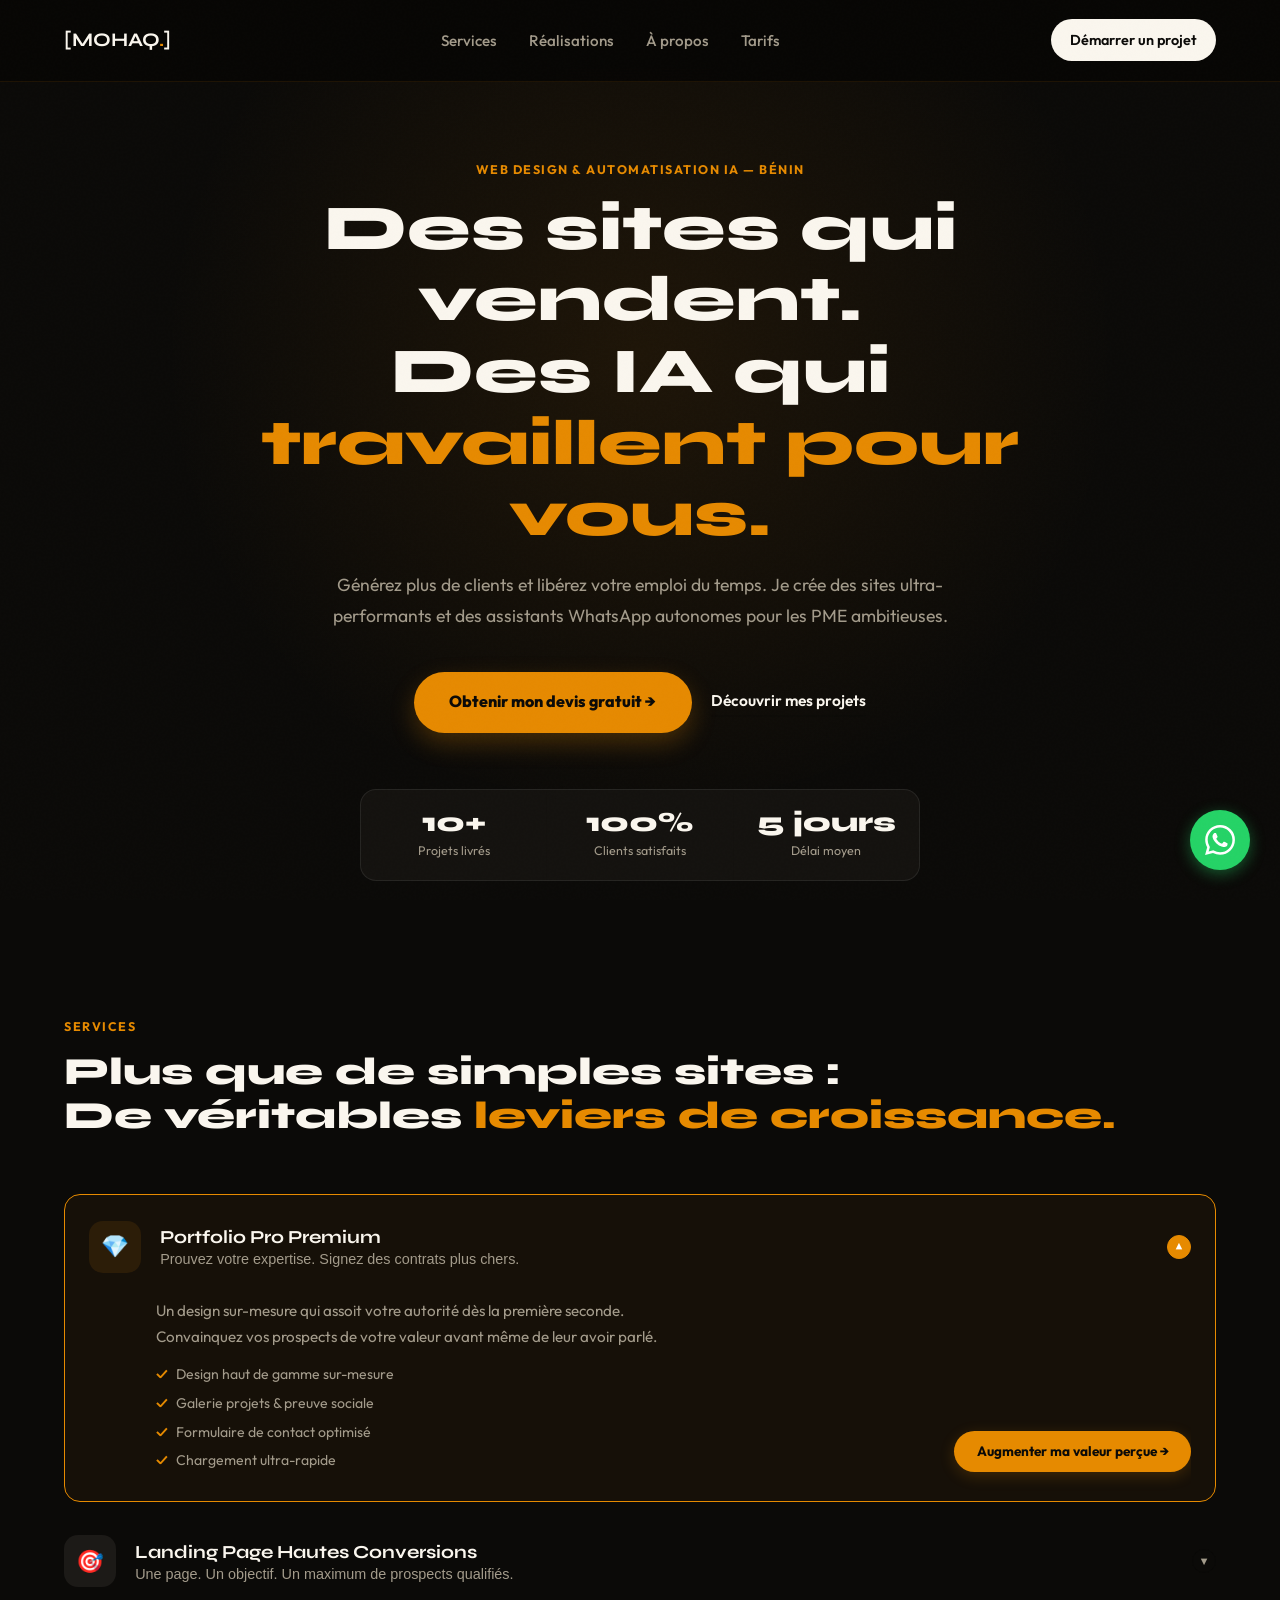
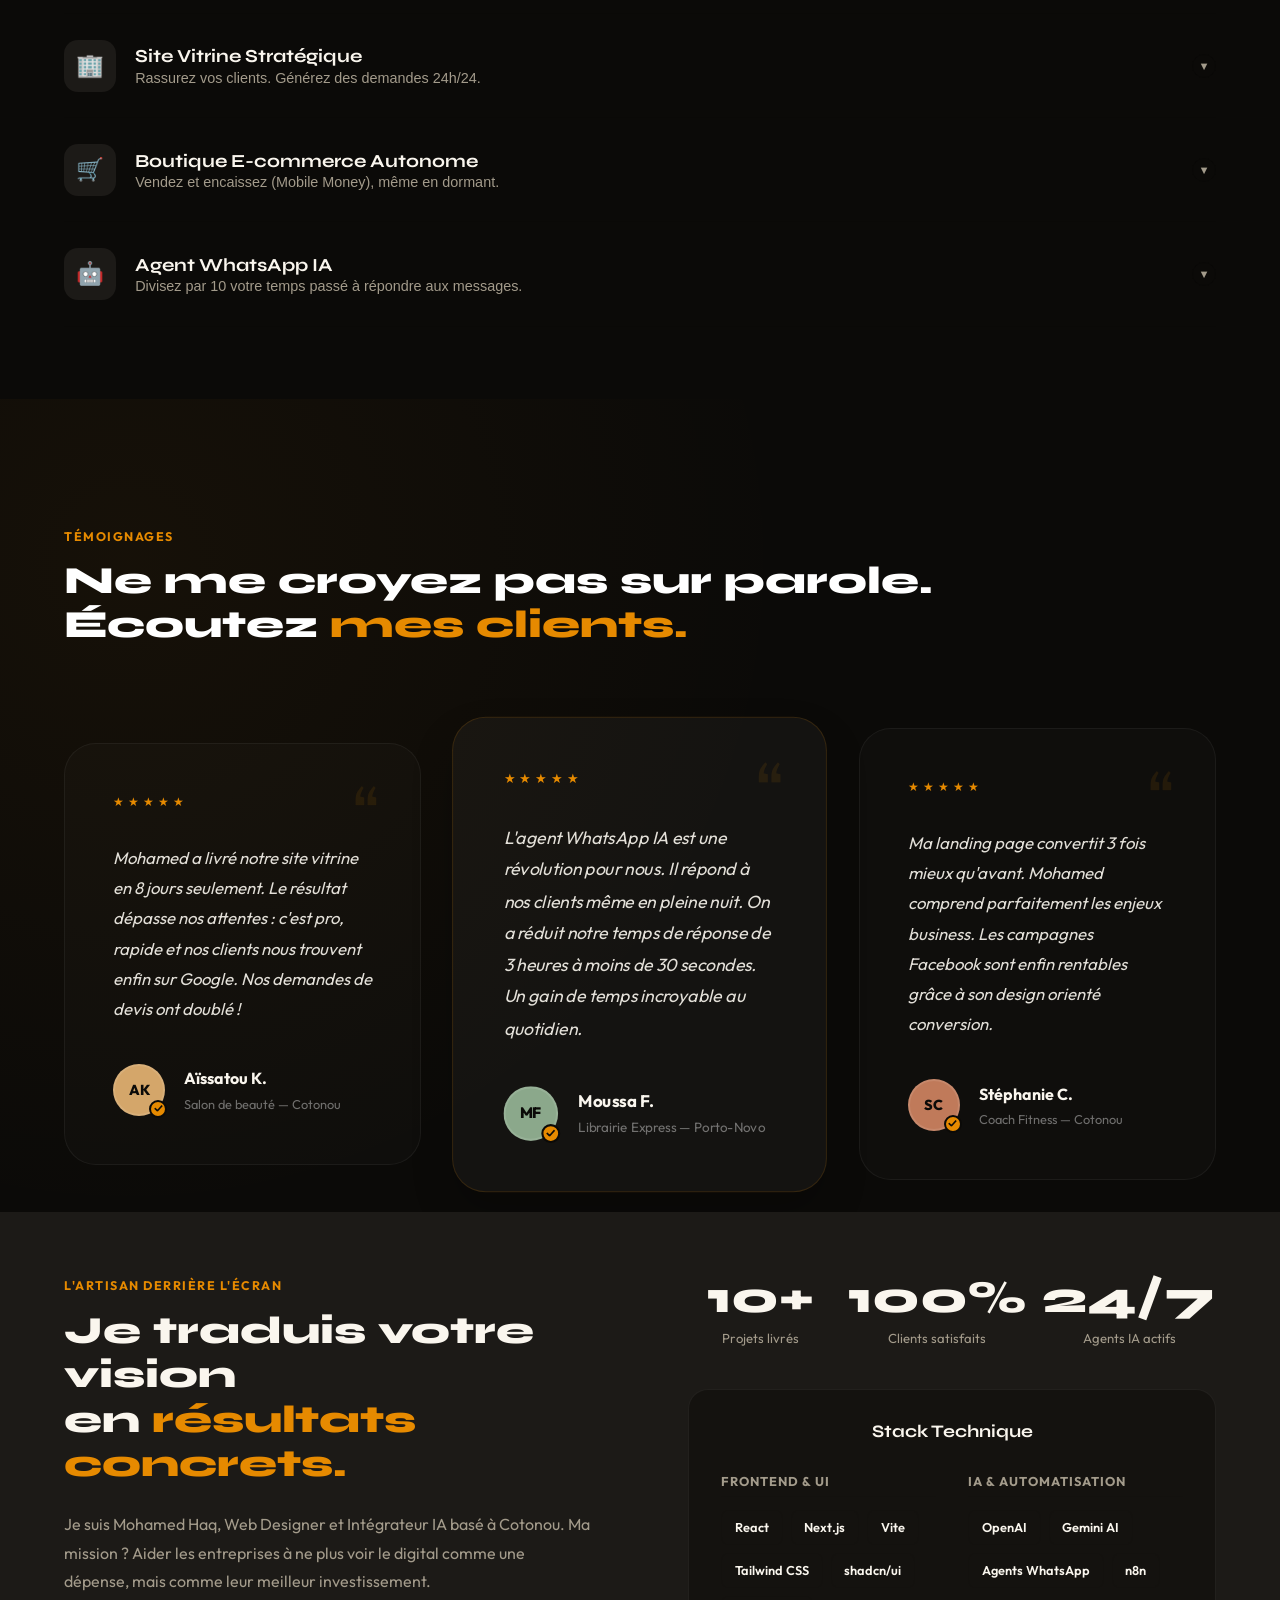
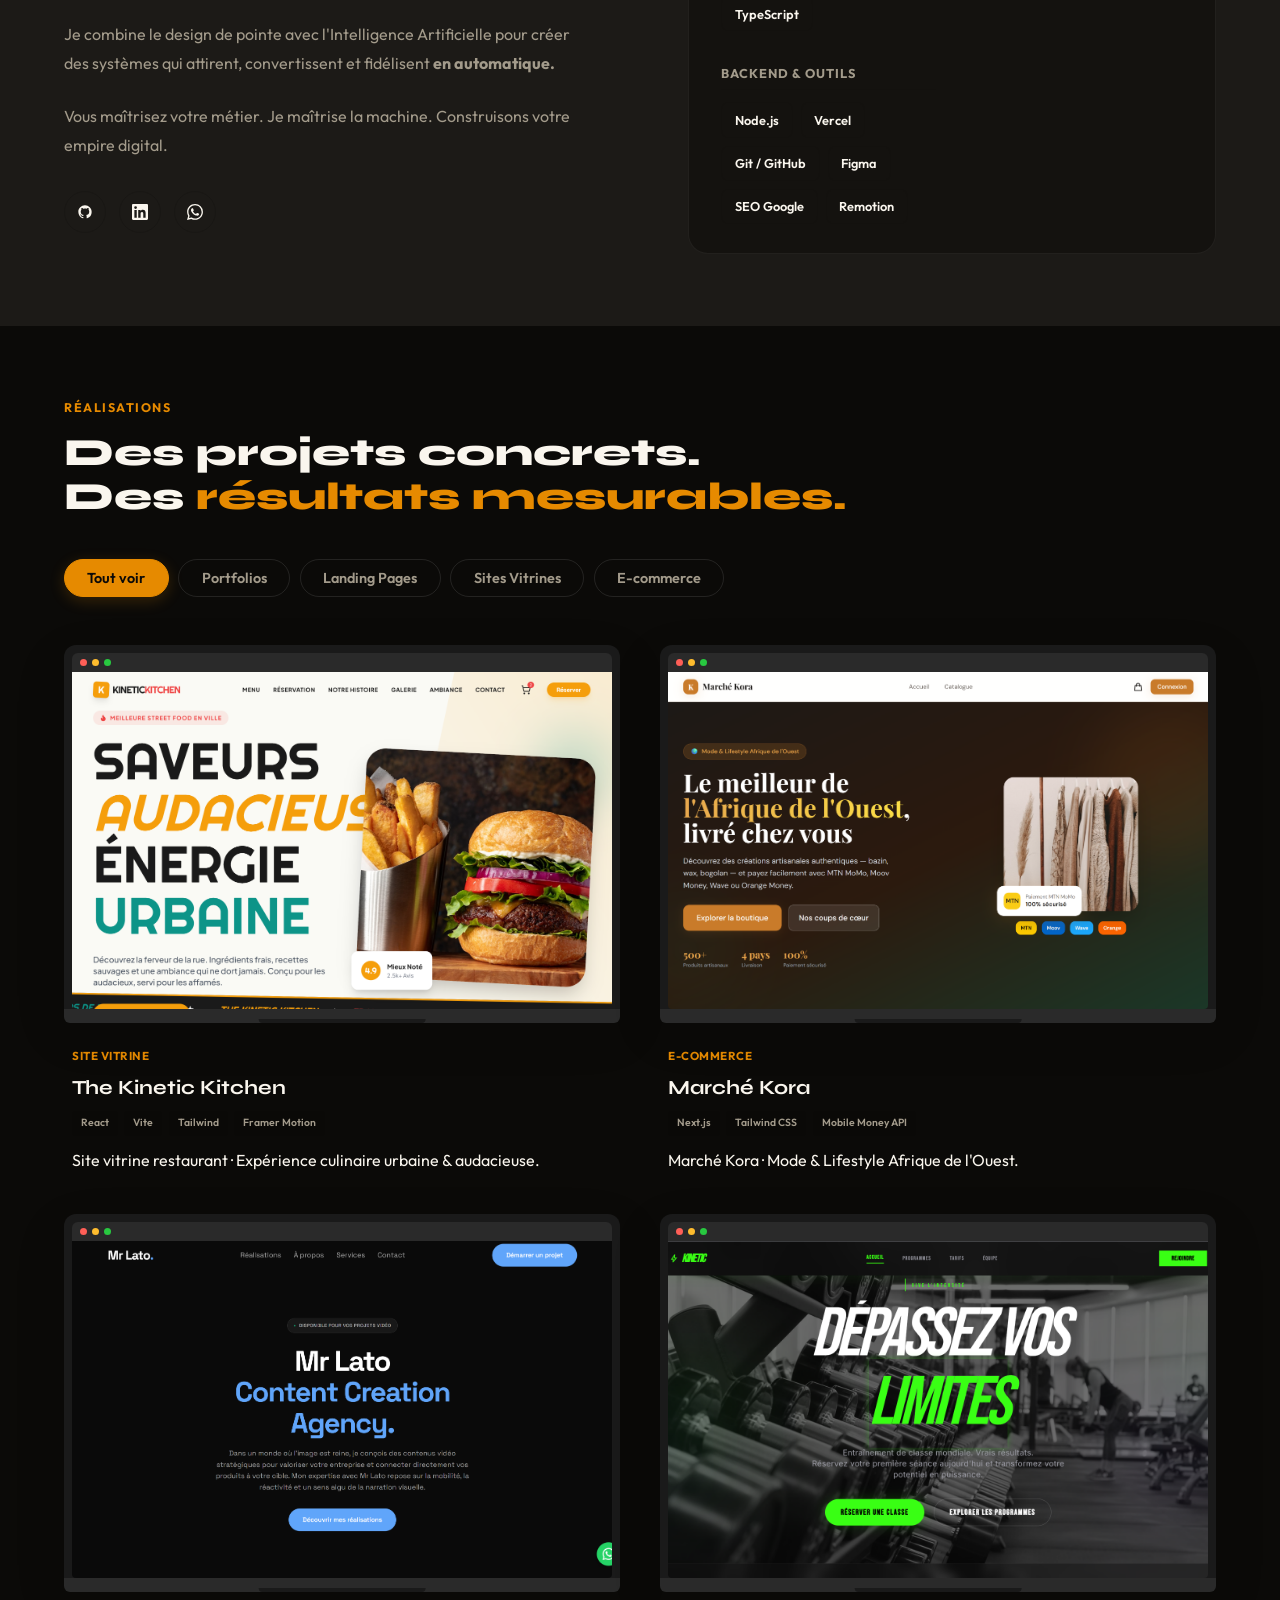
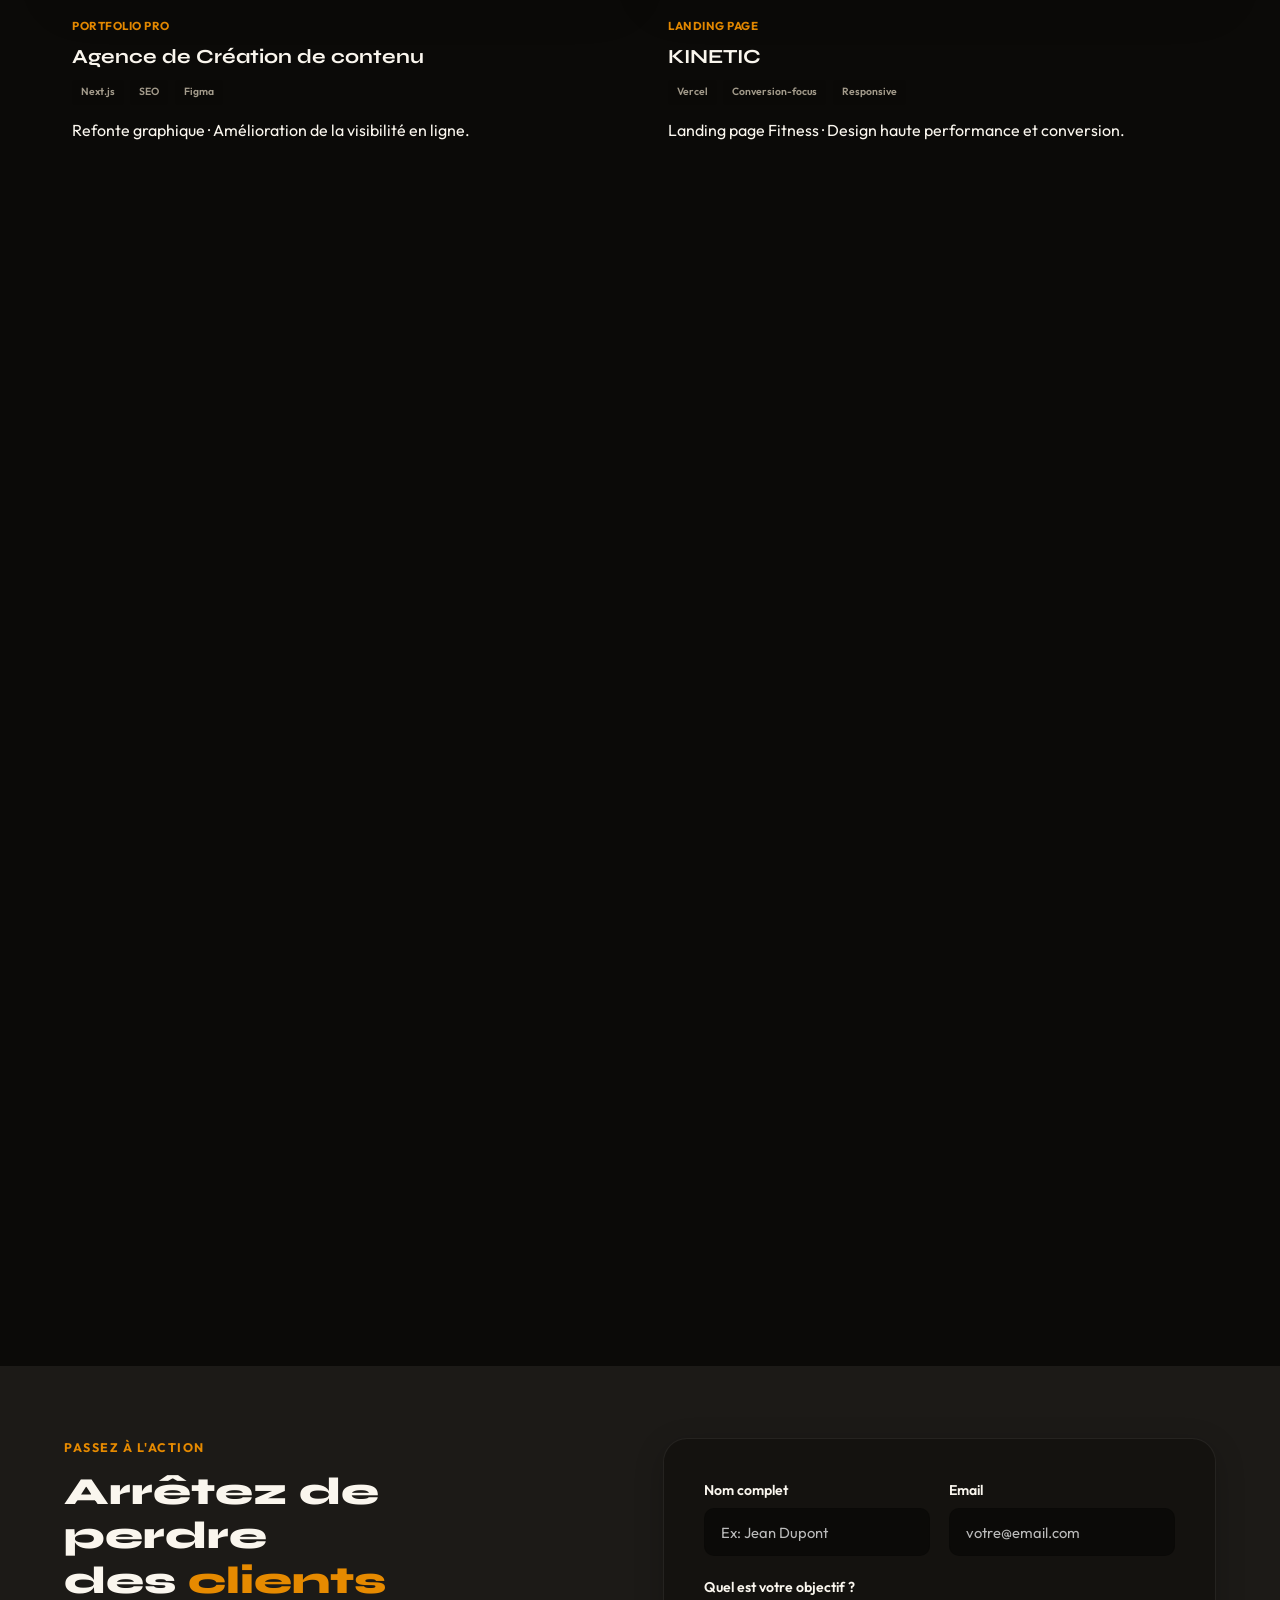
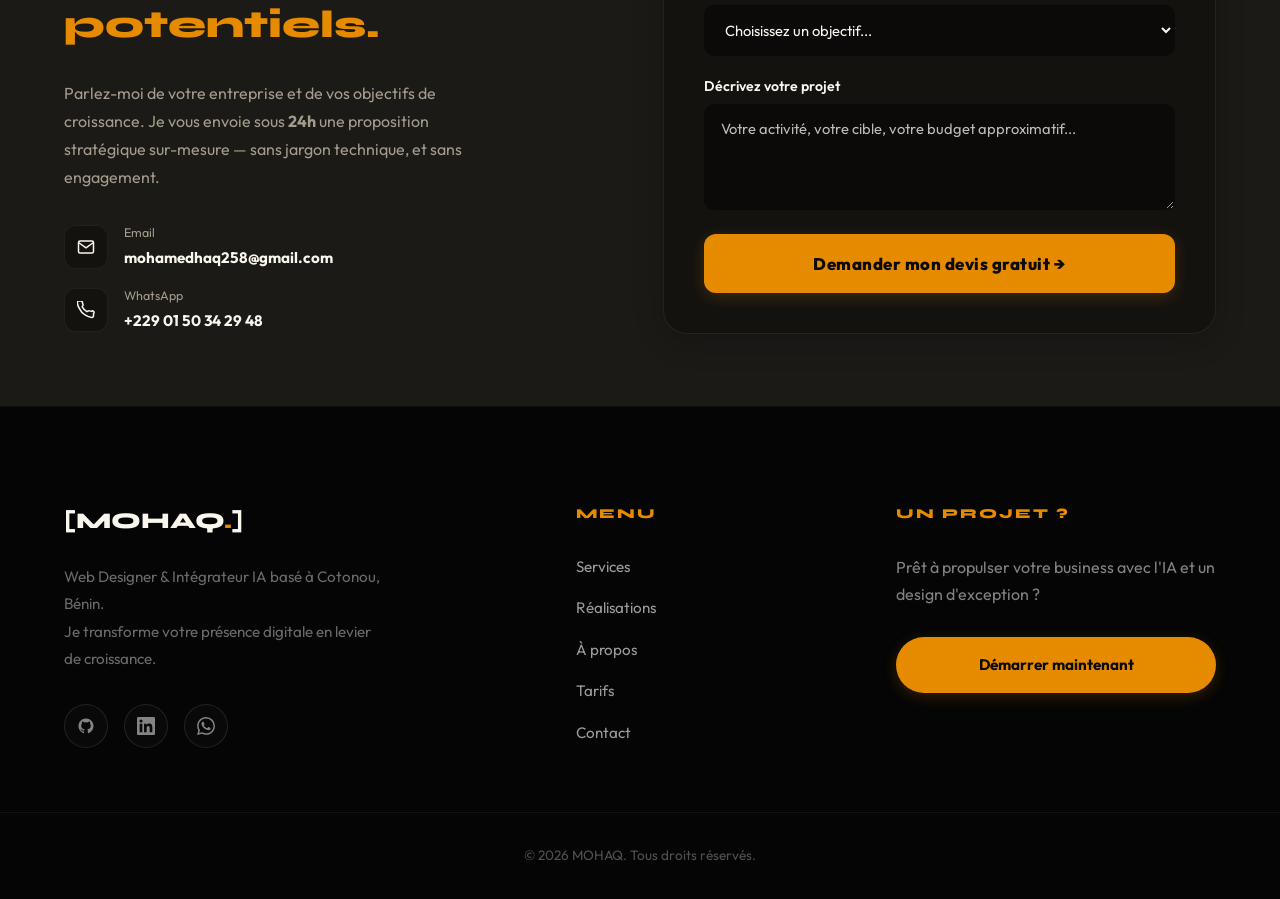
==== commit f2f9a89e: "ajout de la miniature marche kora" ====
--- a/index.html
+++ b/index.html
@@ -434,7 +434,7 @@
                 <div class="laptop-dot"></div>
               </div>
               <div class="laptop-screen">
-                <img src="img/fashion-boutique.png" alt="Aperçu FashionBoutique" loading="lazy">
+                <img src="img/marche-kora.png" alt="Aperçu Marché Kora" loading="lazy">
               </div>
             </div>
             <div class="laptop-base"></div>
@@ -442,13 +442,13 @@
         </a>
         <div class="project-info">
           <span class="project-tag">E-commerce</span>
-          <h3>FashionBoutique</h3>
+          <h3>Marché Kora</h3>
           <div class="project-tech-stack">
-            <span class="project-badge">Node.js</span>
+            <span class="project-badge">Next.js</span>
+            <span class="project-badge">Tailwind CSS</span>
             <span class="project-badge">Mobile Money API</span>
-            <span class="project-badge">CSS Grid</span>
-          </div>
-          <p>Boutique en ligne · Paiements Mobile Money automatisés.</p>
+          </div>
+          <p>Marché Kora · Mode & Lifestyle Afrique de l'Ouest.</p>
         </div>
       </div>
 
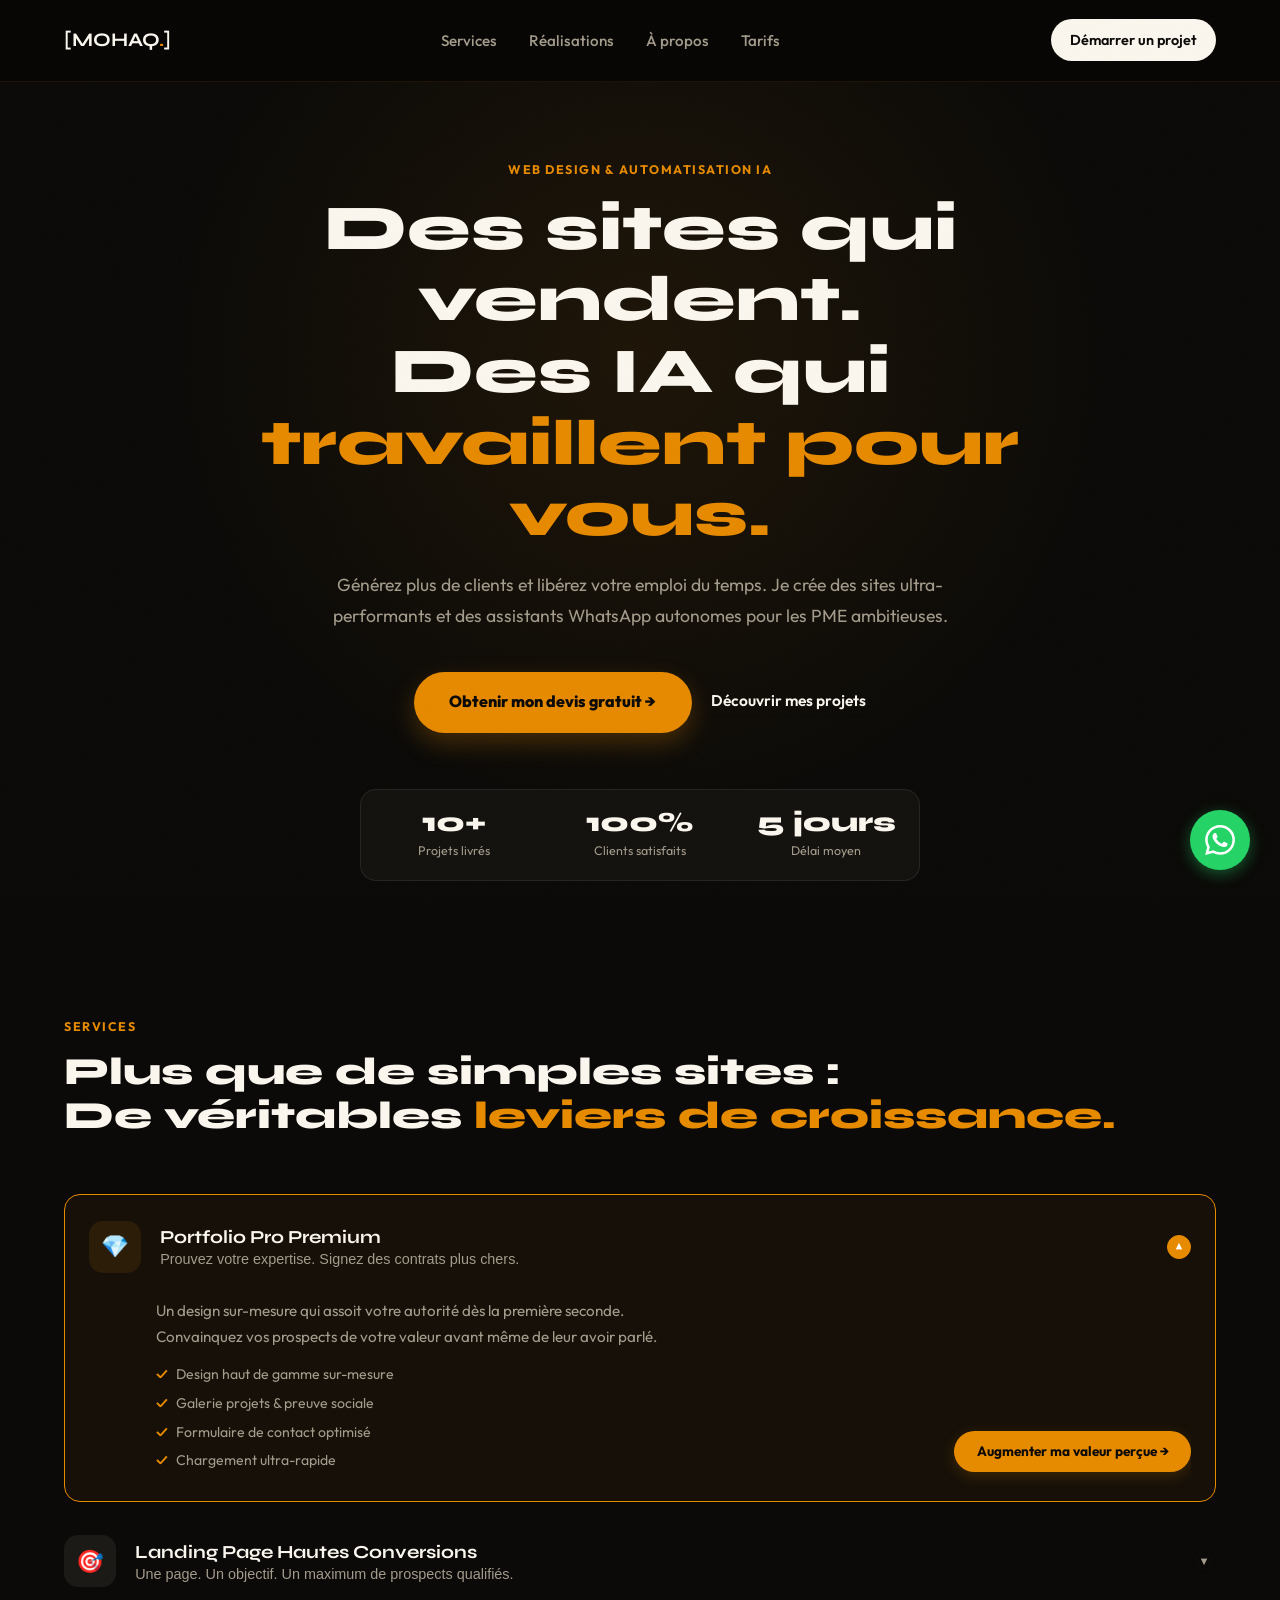
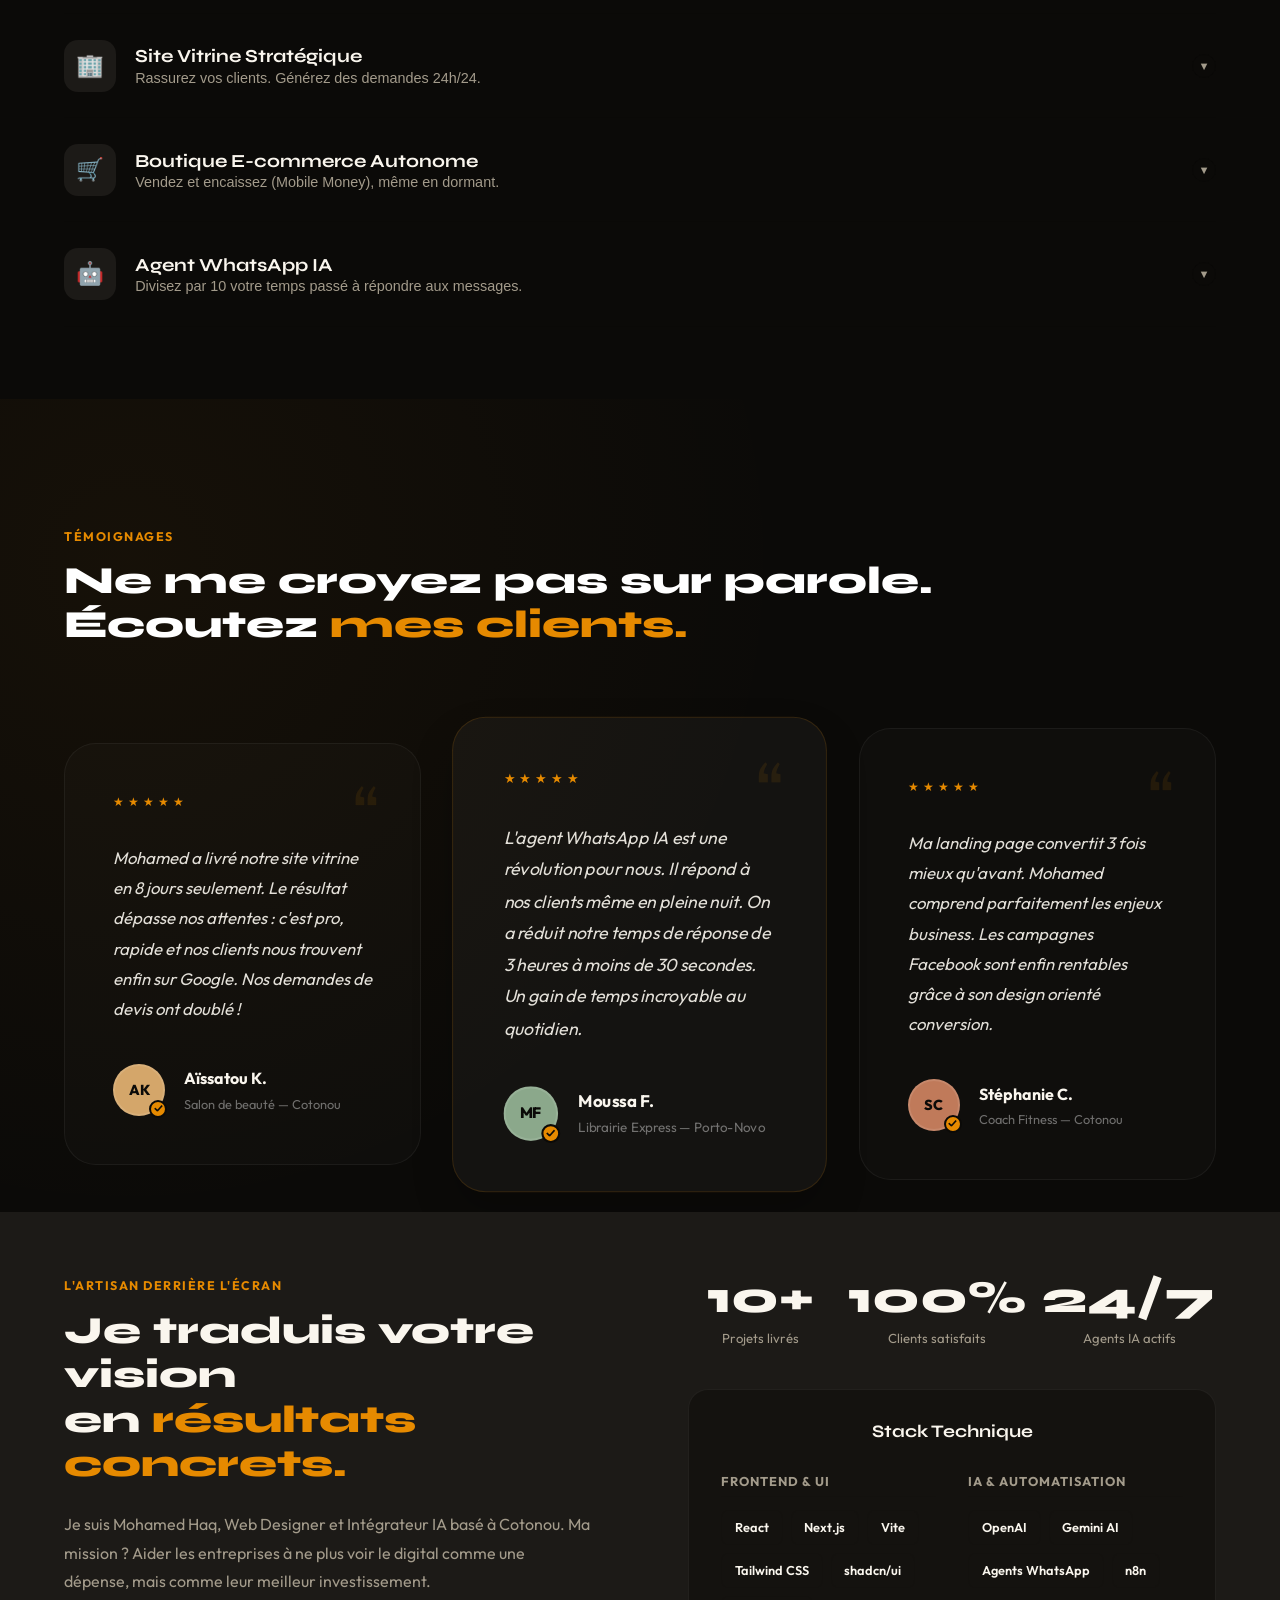
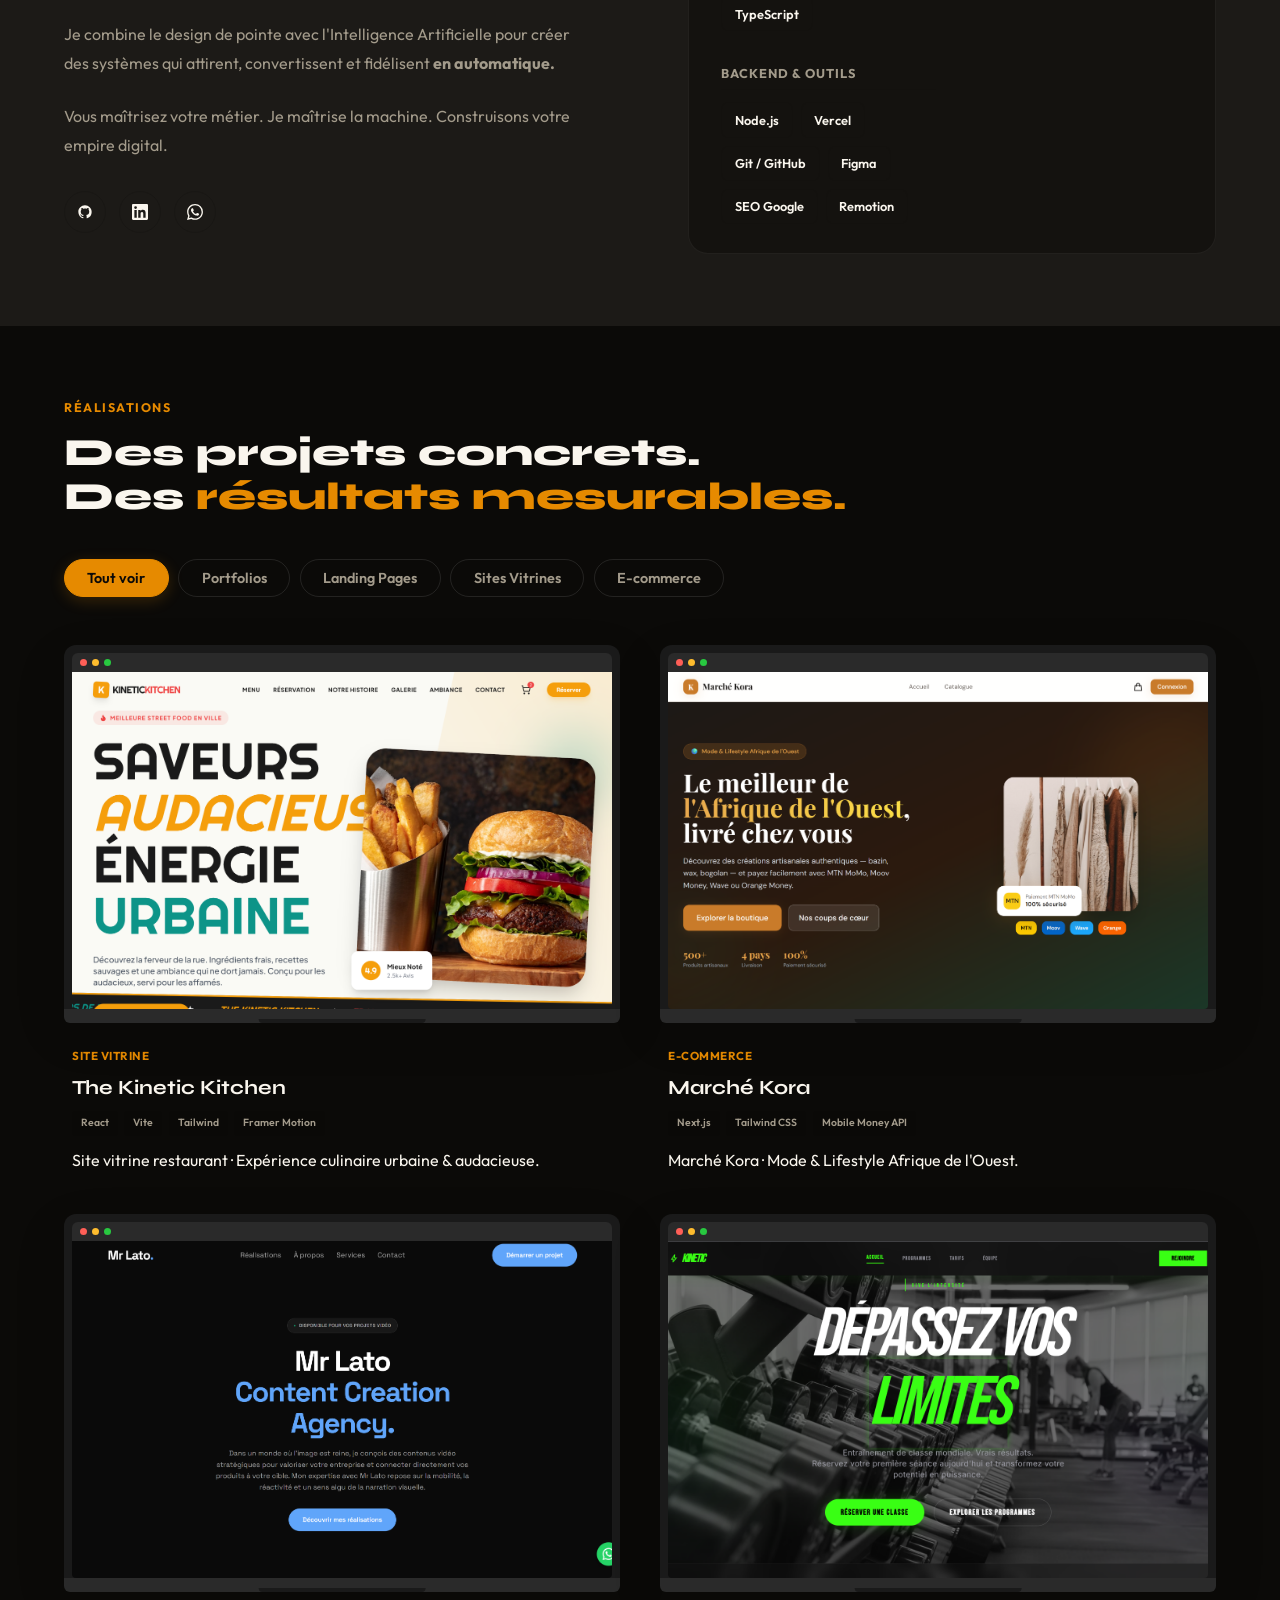
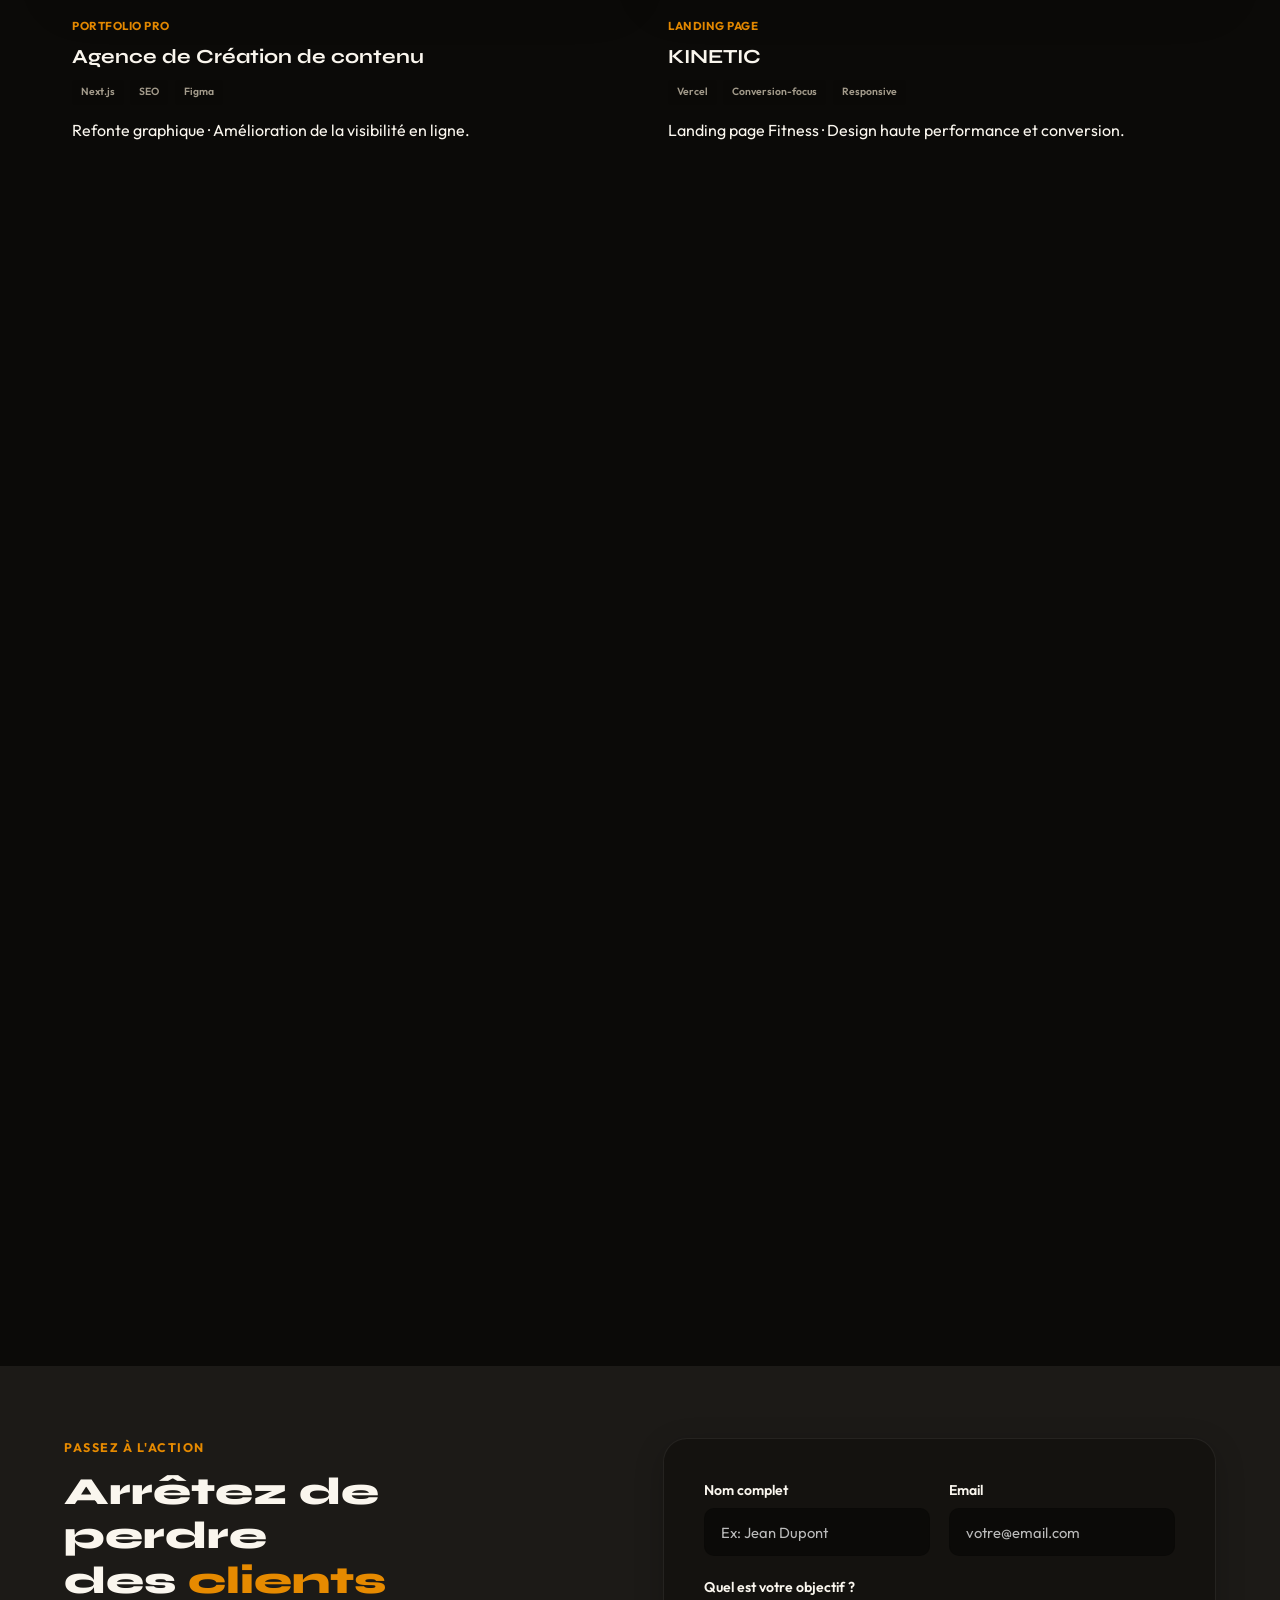
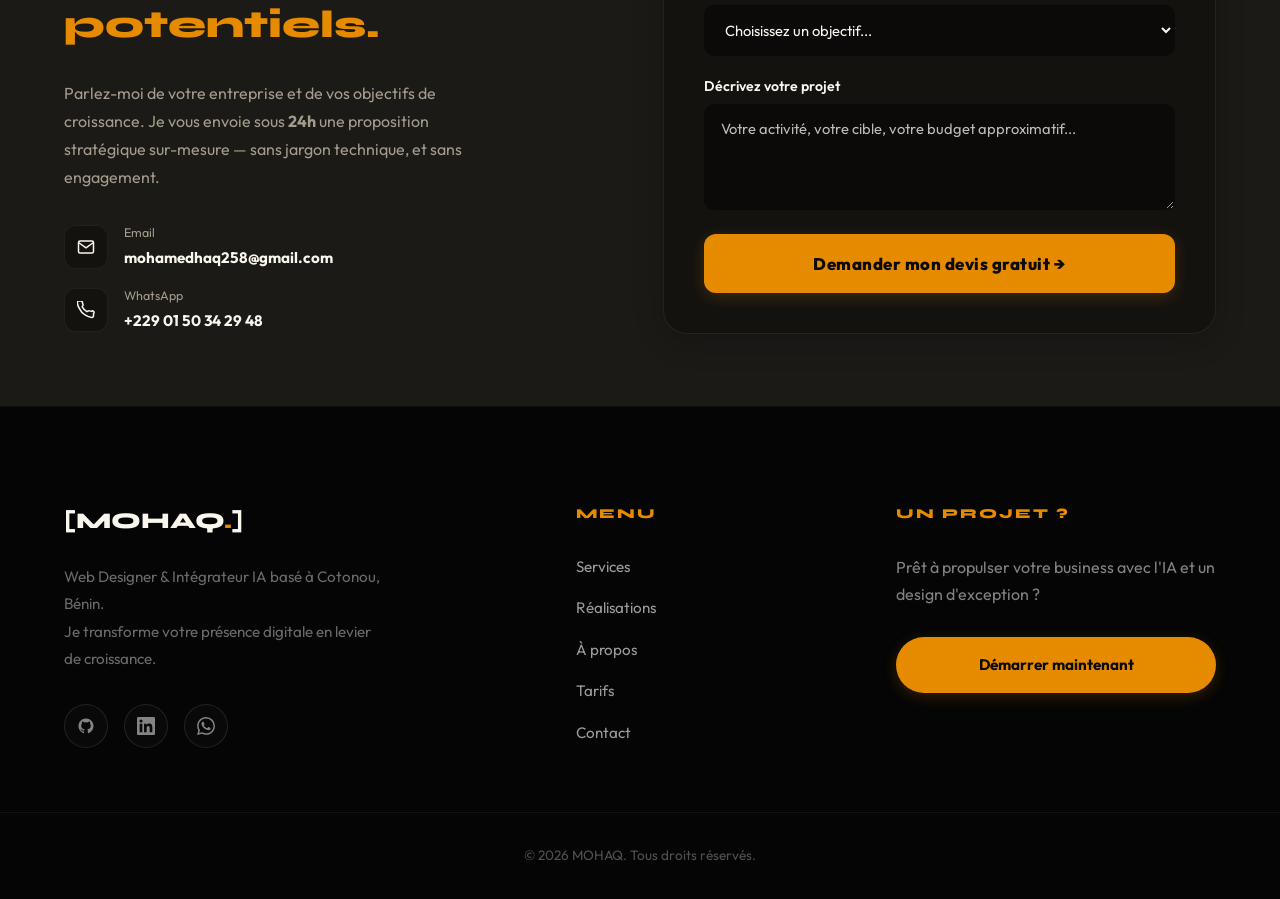
==== commit b30f7732: "none" ====
--- a/index.html
+++ b/index.html
@@ -41,7 +41,7 @@
   <header class="hero">
     <div class="hero-bg-circle"></div>
     <div class="hero-content reveal visible">
-      <div class="section-label">Web Design & Automatisation IA — Bénin</div>
+      <div class="section-label">Web Design & Automatisation IA</div>
       <h1>Des sites qui vendent.<br>Des IA qui <em>travaillent pour vous.</em></h1>
       <p class="hero-sub">
         Générez plus de clients et libérez votre emploi du temps. Je crée des sites ultra-performants et des assistants
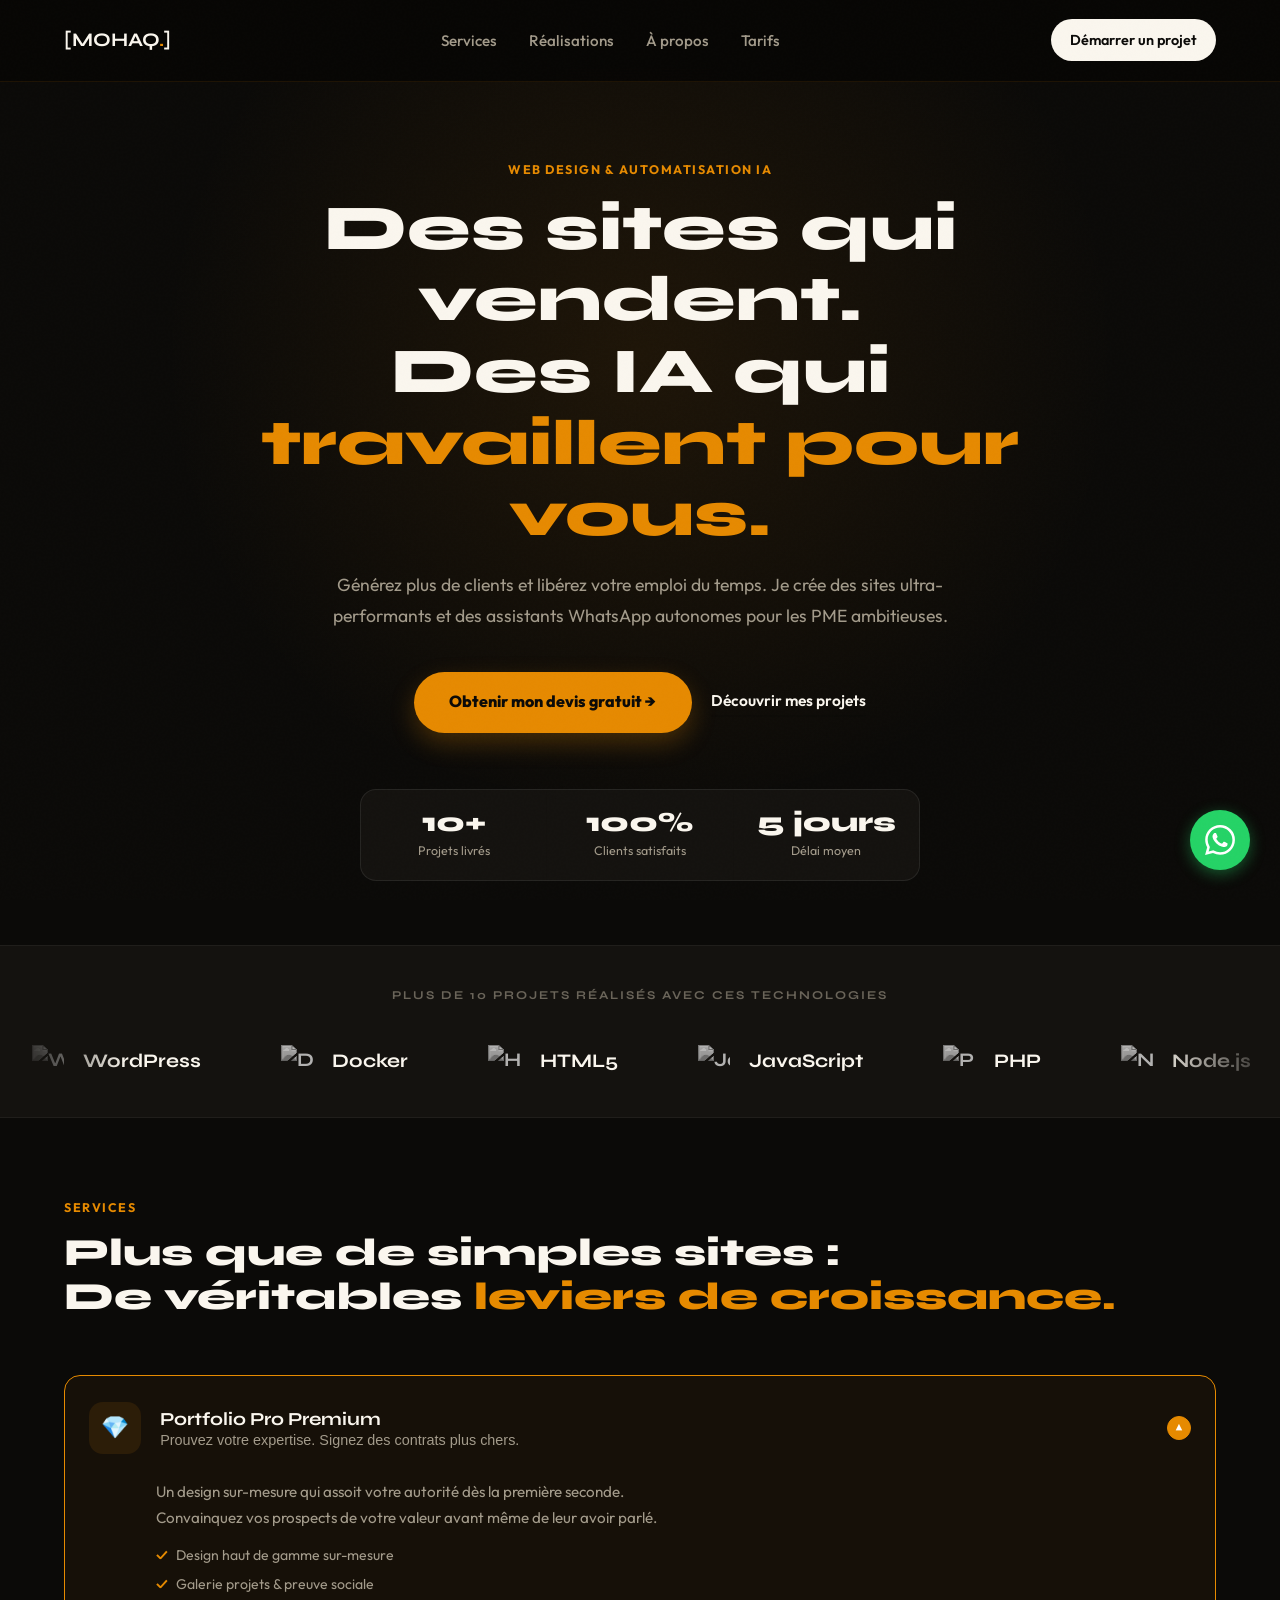
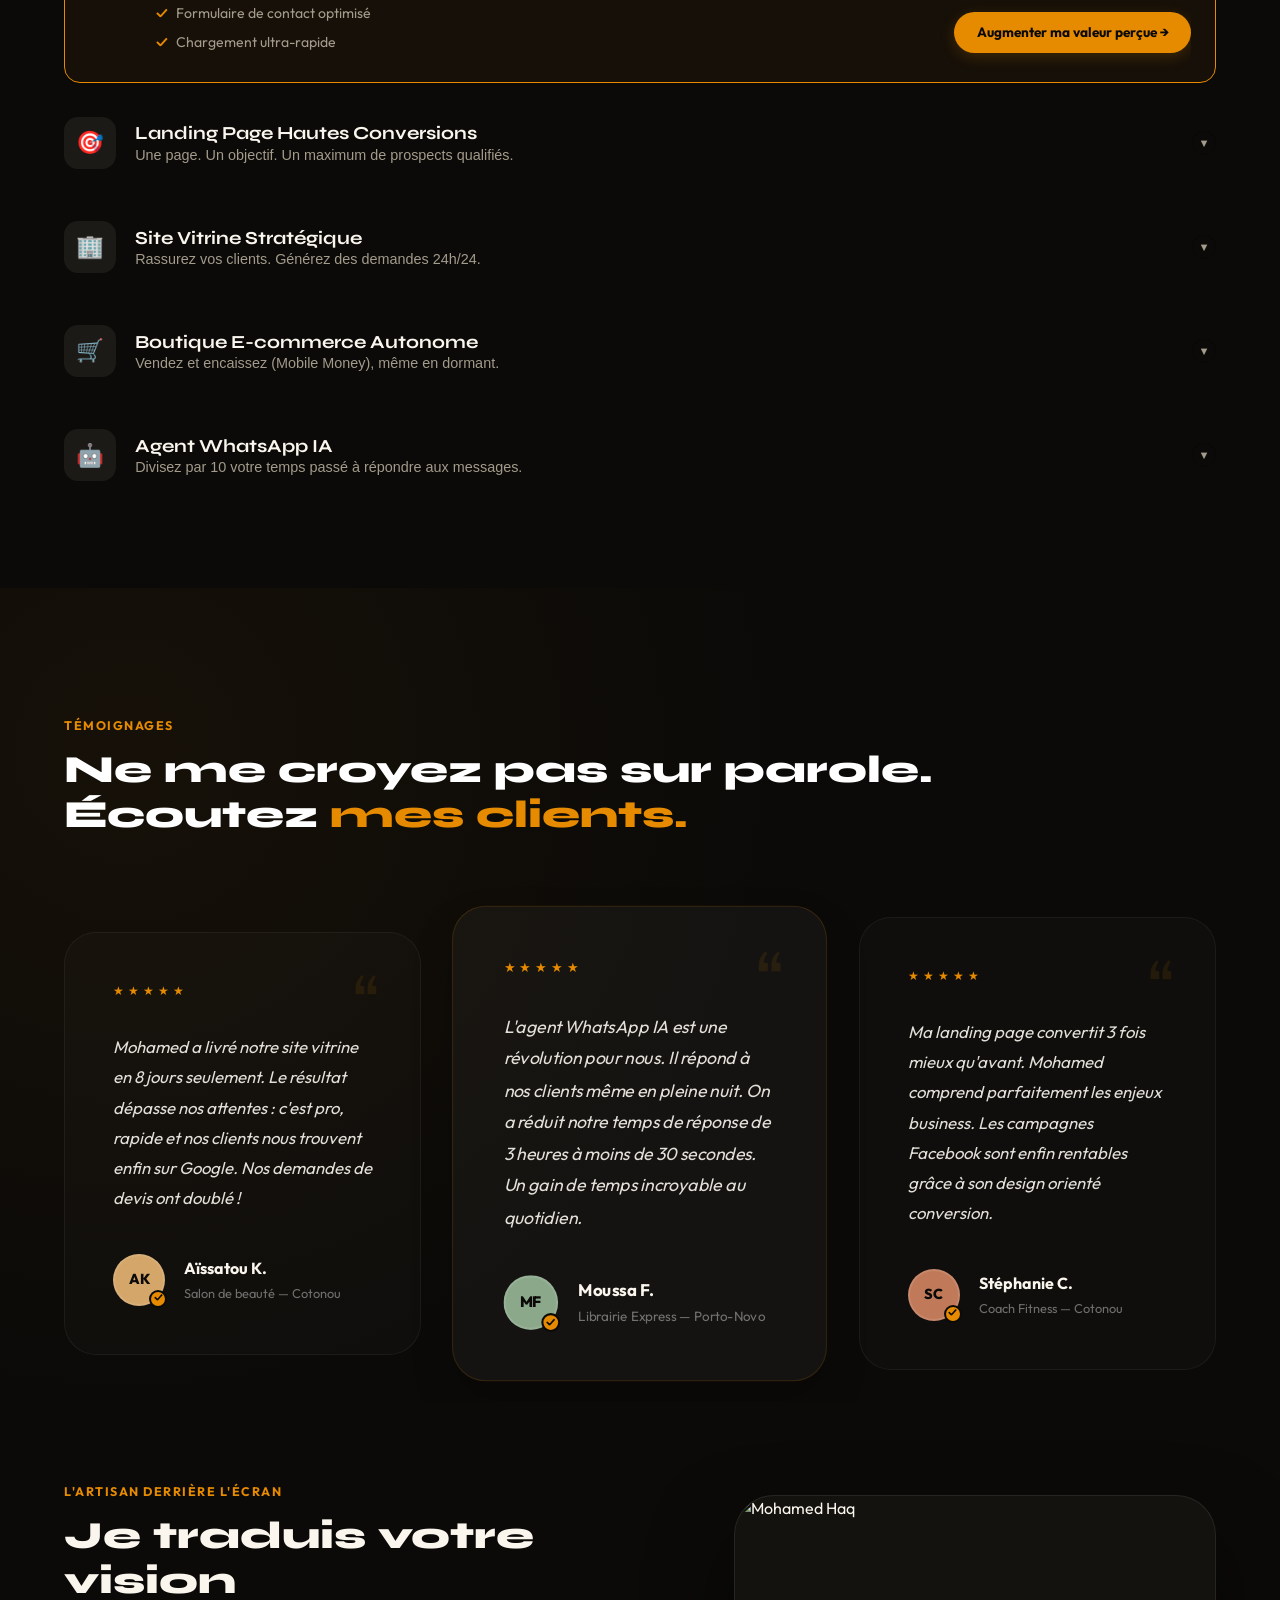
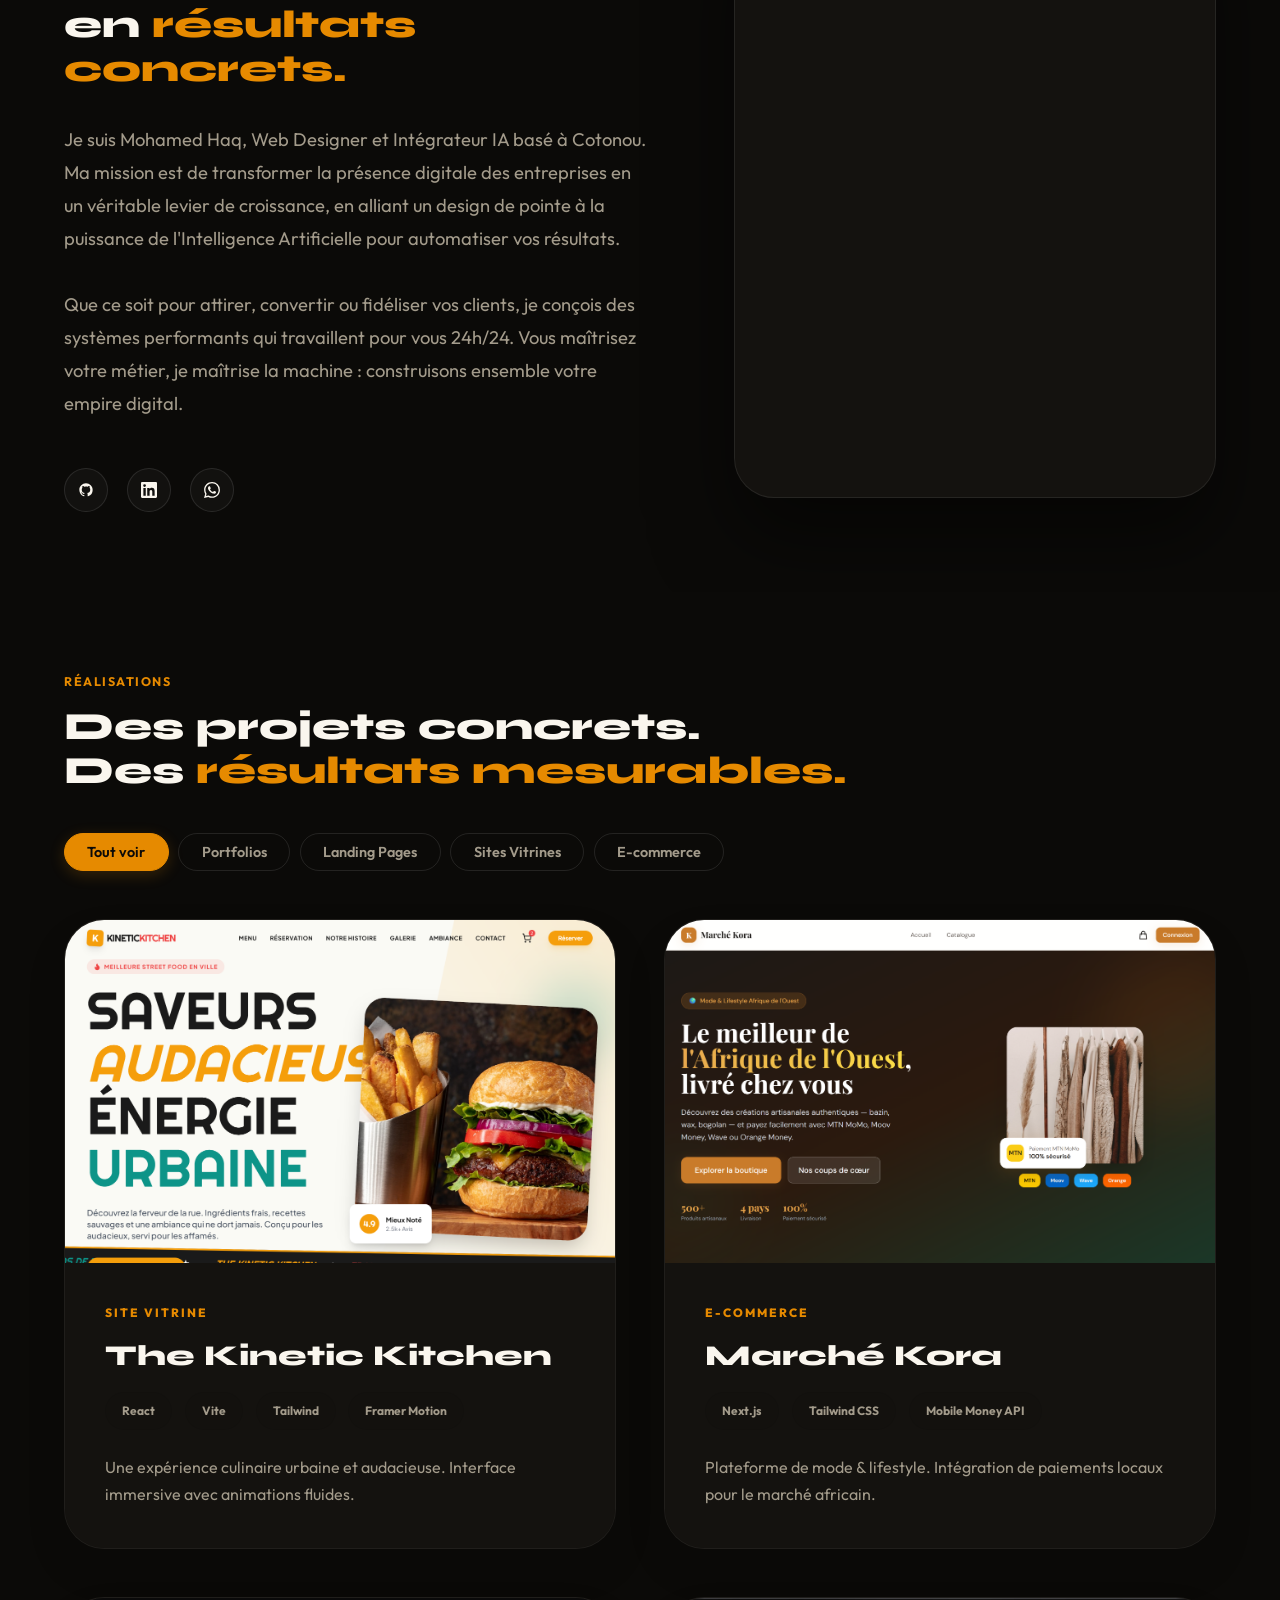
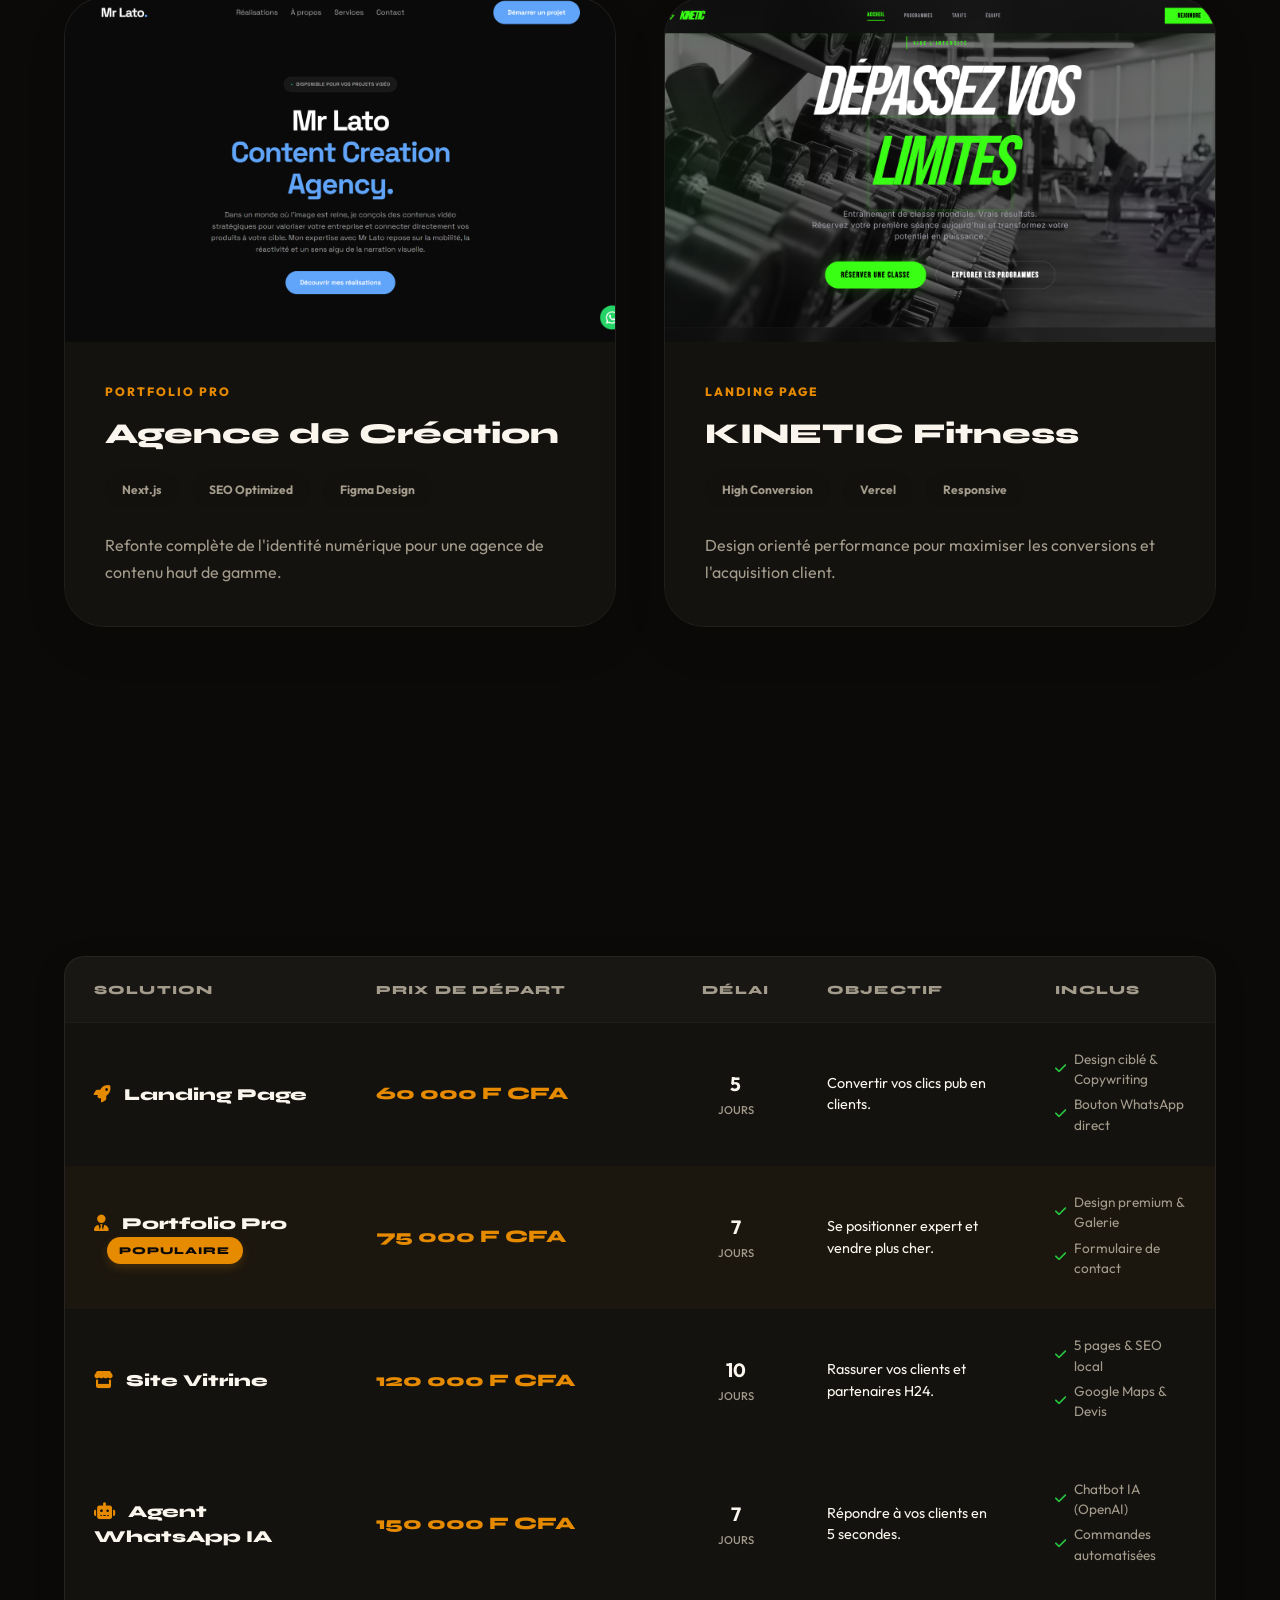
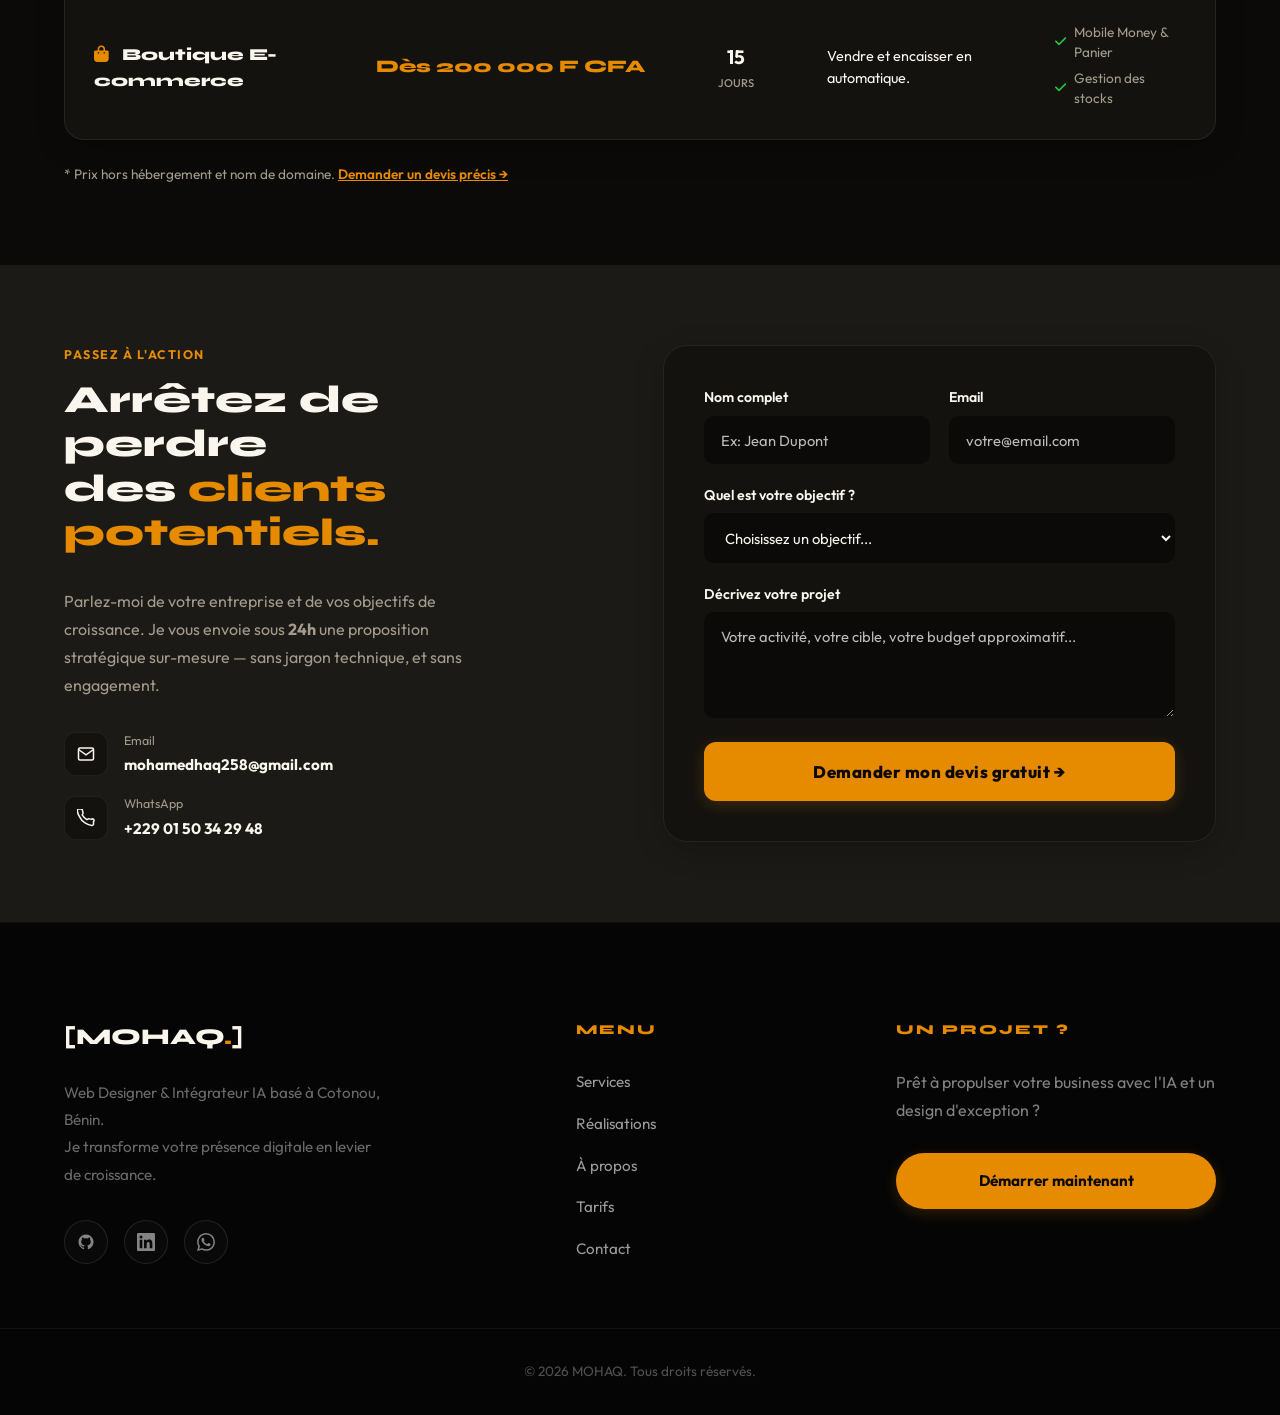
==== commit 6c351806: "optimisation mobile" ====
--- a/index.html
+++ b/index.html
@@ -70,6 +70,80 @@
     </div>
   </header>
 
+  <!-- ═══════════════════════════════════════ TECH TICKER ═══ -->
+  <section class="ticker-section">
+    <div class="ticker-label">PLUS DE 10 PROJETS RÉALISÉS AVEC CES TECHNOLOGIES</div>
+    <div class="ticker-container">
+      <div class="ticker-wrapper">
+        <!-- Original set -->
+        <div class="ticker-item"><img
+            src="https://cdn.jsdelivr.net/gh/devicons/devicon/icons/wordpress/wordpress-plain.svg" alt="WordPress">
+          WordPress</div>
+        <div class="ticker-item"><img
+            src="https://cdn.jsdelivr.net/gh/devicons/devicon/icons/docker/docker-original.svg" alt="Docker"> Docker
+        </div>
+        <div class="ticker-item"><img src="https://cdn.jsdelivr.net/gh/devicons/devicon/icons/html5/html5-original.svg"
+            alt="HTML5"> HTML5</div>
+        <div class="ticker-item"><img
+            src="https://cdn.jsdelivr.net/gh/devicons/devicon/icons/javascript/javascript-original.svg"
+            alt="JavaScript"> JavaScript</div>
+        <div class="ticker-item"><img src="https://cdn.jsdelivr.net/gh/devicons/devicon/icons/php/php-original.svg"
+            alt="PHP"> PHP</div>
+        <div class="ticker-item"><img
+            src="https://cdn.jsdelivr.net/gh/devicons/devicon/icons/nodejs/nodejs-original.svg" alt="Node.js"> Node.js
+        </div>
+        <div class="ticker-item"><img
+            src="https://cdn.jsdelivr.net/gh/devicons/devicon/icons/python/python-original.svg" alt="Python"> Python
+        </div>
+        <div class="ticker-item"><img src="https://cdn.jsdelivr.net/gh/devicons/devicon/icons/css3/css3-original.svg"
+            alt="CSS3"> CSS3</div>
+        <div class="ticker-item"><img
+            src="https://cdn.jsdelivr.net/gh/devicons/devicon/icons/postgresql/postgresql-original.svg"
+            alt="PostgreSQL"> PostgreSQL</div>
+        <div class="ticker-item"><img src="https://cdn.jsdelivr.net/gh/devicons/devicon/icons/react/react-original.svg"
+            alt="React"> React</div>
+        <div class="ticker-item"><img
+            src="https://cdn.jsdelivr.net/gh/devicons/devicon/icons/nextjs/nextjs-original.svg" alt="Next.js"
+            style="filter: invert(1);"> Next.js</div>
+        <div class="ticker-item"><img src="https://cdn.jsdelivr.net/gh/devicons/devicon/icons/figma/figma-original.svg"
+            alt="Figma"> Figma</div>
+
+        <!-- Duplicated for seamless loop -->
+        <div class="ticker-item"><img
+            src="https://cdn.jsdelivr.net/gh/devicons/devicon/icons/wordpress/wordpress-plain.svg" alt="WordPress">
+          WordPress</div>
+        <div class="ticker-item"><img
+            src="https://cdn.jsdelivr.net/gh/devicons/devicon/icons/docker/docker-original.svg" alt="Docker"> Docker
+        </div>
+        <div class="ticker-item"><img src="https://cdn.jsdelivr.net/gh/devicons/devicon/icons/html5/html5-original.svg"
+            alt="HTML5"> HTML5</div>
+        <div class="ticker-item"><img
+            src="https://cdn.jsdelivr.net/gh/devicons/devicon/icons/javascript/javascript-original.svg"
+            alt="JavaScript"> JavaScript</div>
+        <div class="ticker-item"><img src="https://cdn.jsdelivr.net/gh/devicons/devicon/icons/php/php-original.svg"
+            alt="PHP"> PHP</div>
+        <div class="ticker-item"><img
+            src="https://cdn.jsdelivr.net/gh/devicons/devicon/icons/nodejs/nodejs-original.svg" alt="Node.js"> Node.js
+        </div>
+        <div class="ticker-item"><img
+            src="https://cdn.jsdelivr.net/gh/devicons/devicon/icons/python/python-original.svg" alt="Python"> Python
+        </div>
+        <div class="ticker-item"><img src="https://cdn.jsdelivr.net/gh/devicons/devicon/icons/css3/css3-original.svg"
+            alt="CSS3"> CSS3</div>
+        <div class="ticker-item"><img
+            src="https://cdn.jsdelivr.net/gh/devicons/devicon/icons/postgresql/postgresql-original.svg"
+            alt="PostgreSQL"> PostgreSQL</div>
+        <div class="ticker-item"><img src="https://cdn.jsdelivr.net/gh/devicons/devicon/icons/react/react-original.svg"
+            alt="React"> React</div>
+        <div class="ticker-item"><img
+            src="https://cdn.jsdelivr.net/gh/devicons/devicon/icons/nextjs/nextjs-original.svg" alt="Next.js"
+            style="filter: invert(1);"> Next.js</div>
+        <div class="ticker-item"><img src="https://cdn.jsdelivr.net/gh/devicons/devicon/icons/figma/figma-original.svg"
+            alt="Figma"> Figma</div>
+      </div>
+    </div>
+  </section>
+
   <!-- ══════════════════════════════════════ SERVICES ═══ -->
   <section class="section" id="services">
     <div class="services-header reveal">
@@ -303,11 +377,19 @@
         <div class="section-label">L'artisan derrière l'écran</div>
         <h2 class="section-title">Je traduis votre vision<br>en <em>résultats concrets.</em></h2>
       </div>
-      <p>Je suis Mohamed Haq, Web Designer et Intégrateur IA basé à Cotonou. Ma mission ? Aider les entreprises à ne
-        plus voir le digital comme une dépense, mais comme leur meilleur investissement.</p>
-      <p>Je combine le design de pointe avec l'Intelligence Artificielle pour créer des systèmes qui attirent,
-        convertissent et fidélisent <strong>en automatique.</strong></p>
-      <p>Vous maîtrisez votre métier. Je maîtrise la machine. Construisons votre empire digital.</p>
+
+      <!-- Photo mobile (apparaît entre le titre et le texte sur mobile) -->
+      <div class="about-image-wrapper mobile-photo">
+        <img src="img/placeholder-profile.jpg" alt="Mohamed Haq" class="about-image">
+        <div class="about-image-glow"></div>
+      </div>
+
+      <p>Je suis Mohamed Haq, Web Designer et Intégrateur IA basé à Cotonou. Ma mission est de transformer la présence
+        digitale des entreprises en un véritable levier de croissance, en alliant un design de pointe à la puissance de
+        l'Intelligence Artificielle pour automatiser vos résultats.</p>
+      <p>Que ce soit pour attirer, convertir ou fidéliser vos clients, je conçois des systèmes performants qui
+        travaillent pour vous 24h/24. Vous maîtrisez votre métier, je maîtrise la machine : construisons ensemble votre
+        empire digital.</p>
       <div class="about-socials">
         <a href="https://github.com/BigHaq" target="_blank" class="about-social-btn" title="GitHub"><svg width="16"
             height="16" fill="currentColor" viewBox="0 0 24 24">
@@ -319,63 +401,17 @@
             <path
               d="M20.447 20.452h-3.554v-5.569c0-1.328-.027-3.037-1.852-3.037-1.853 0-2.136 1.445-2.136 2.939v5.667H9.351V9h3.414v1.561h.046c.477-.9 1.637-1.85 3.37-1.85 3.601 0 4.267 2.37 4.267 5.455v6.286zM5.337 7.433a2.062 2.062 0 01-2.063-2.065 2.064 2.064 0 112.063 2.065zm1.782 13.019H3.555V9h3.564v11.452zM22.225 0H1.771C.792 0 0 .774 0 1.729v20.542C0 23.227.792 24 1.771 24h20.451C23.2 24 24 23.227 24 22.271V1.729C24 .774 23.2 0 22.222 0h.003z" />
           </svg></a>
-        <a href="#contact" class="about-social-btn" title="WhatsApp"><svg width="16" height="16" fill="currentColor"
-            viewBox="0 0 24 24">
+        <a href="https://wa.me/2290150342948" class="about-social-btn" title="WhatsApp" target="_blank"><svg width="16"
+            height="16" fill="currentColor" viewBox="0 0 24 24">
             <path
               d="M17.472 14.382c-.297-.149-1.758-.867-2.03-.967-.273-.099-.471-.148-.67.15-.197.297-.767.966-.94 1.164-.173.199-.347.223-.644.075-.297-.15-1.255-.463-2.39-1.475-.883-.788-1.48-1.761-1.653-2.059-.173-.297-.018-.458.13-.606.134-.133.298-.347.446-.52.149-.174.198-.298.298-.497.099-.198.05-.371-.025-.52-.075-.149-.669-1.612-.916-2.207-.242-.579-.487-.5-.669-.51-.173-.008-.371-.01-.57-.01-.198 0-.52.074-.792.372-.272.297-1.04 1.016-1.04 2.479 0 1.462 1.065 2.875 1.213 3.074.149.198 2.096 3.2 5.077 4.487.709.306 1.262.489 1.694.625.712.227 1.36.195 1.871.118.571-.085 1.758-.719 2.006-1.413.248-.694.248-1.289.173-1.413-.074-.124-.272-.198-.57-.347m-5.421 7.403h-.004a9.87 9.87 0 01-5.031-1.378l-.361-.214-3.741.982.998-3.648-.235-.374a9.86 9.86 0 01-1.51-5.26c.001-5.45 4.436-9.884 9.888-9.884 2.64 0 5.122 1.03 6.988 2.898a9.825 9.825 0 012.893 6.994c-.003 5.45-4.437 9.884-9.885 9.884m8.413-18.297A11.815 11.815 0 0012.05 0C5.495 0 .16 5.335.157 11.892c0 2.096.547 4.142 1.588 5.945L.057 24l6.305-1.654a11.882 11.882 0 005.683 1.448h.005c6.554 0 11.89-5.335 11.893-11.893a11.821 11.821 0 00-3.48-8.413z" />
           </svg></a>
       </div>
     </div>
     <div class="about-right reveal">
-      <div class="about-stats">
-        <div class="about-stat">
-          <span class="about-stat-number">10+</span>
-          <span class="about-stat-label">Projets livrés</span>
-        </div>
-        <div class="about-stat">
-          <span class="about-stat-number">100%</span>
-          <span class="about-stat-label">Clients satisfaits</span>
-        </div>
-        <div class="about-stat">
-          <span class="about-stat-number">24/7</span>
-          <span class="about-stat-label">Agents IA actifs</span>
-        </div>
-      </div>
-      <div class="about-tech-box">
-        <h4>Stack Technique</h4>
-        <div class="tech-grid">
-          <div class="tech-category">
-            <h5>Frontend & UI</h5>
-            <div class="tech-tags">
-              <span class="tech-tag">React</span>
-              <span class="tech-tag">Next.js</span>
-              <span class="tech-tag">Vite</span>
-              <span class="tech-tag">Tailwind CSS</span>
-              <span class="tech-tag">shadcn/ui</span>
-              <span class="tech-tag">TypeScript</span>
-            </div>
-          </div>
-          <div class="tech-category">
-            <h5>IA & Automatisation</h5>
-            <div class="tech-tags">
-              <span class="tech-tag">OpenAI</span>
-              <span class="tech-tag">Gemini AI</span>
-              <span class="tech-tag">Agents WhatsApp</span>
-              <span class="tech-tag">n8n</span>
-            </div>
-          </div>
-          <div class="tech-category">
-            <h5>Backend & Outils</h5>
-            <div class="tech-tags">
-              <span class="tech-tag">Node.js</span>
-              <span class="tech-tag">Vercel</span>
-              <span class="tech-tag">Git / GitHub</span>
-              <span class="tech-tag">Figma</span>
-              <span class="tech-tag">SEO Google</span>
-              <span class="tech-tag">Remotion</span>
-            </div>
-          </div>
-        </div>
+      <div class="about-image-wrapper desktop-photo">
+        <img src="img/placeholder-profile.jpg" alt="Mohamed Haq" class="about-image">
+        <div class="about-image-glow"></div>
       </div>
     </div>
   </section>
@@ -396,22 +432,14 @@
     </div>
 
     <div class="projects-grid">
+      <!-- Projet 1 -->
       <div class="project-card reveal" data-category="vitrine">
-        <a href="https://site-vitrine-sooty.vercel.app/" target="_blank" class="laptop-link">
-          <div class="laptop-frame">
-            <div class="laptop-body">
-              <div class="laptop-topbar">
-                <div class="laptop-dot"></div>
-                <div class="laptop-dot"></div>
-                <div class="laptop-dot"></div>
-              </div>
-              <div class="laptop-screen">
-                <img src="img/site-vitrine.png" alt="Aperçu The Kinetic Kitchen" loading="lazy">
-              </div>
-            </div>
-            <div class="laptop-base"></div>
-          </div>
-        </a>
+        <div class="project-image-wrap">
+          <img src="img/site-vitrine.png" alt="The Kinetic Kitchen" loading="lazy">
+          <div class="project-overlay">
+            <a href="https://site-vitrine-sooty.vercel.app/" target="_blank" class="view-project-btn">Voir le site</a>
+          </div>
+        </div>
         <div class="project-info">
           <span class="project-tag">Site Vitrine</span>
           <h3>The Kinetic Kitchen</h3>
@@ -421,25 +449,18 @@
             <span class="project-badge">Tailwind</span>
             <span class="project-badge">Framer Motion</span>
           </div>
-          <p>Site vitrine restaurant · Expérience culinaire urbaine & audacieuse.</p>
-        </div>
-      </div>
+          <p>Une expérience culinaire urbaine et audacieuse. Interface immersive avec animations fluides.</p>
+        </div>
+      </div>
+
+      <!-- Projet 2 -->
       <div class="project-card reveal" data-category="ecommerce">
-        <a href="#" target="_blank" class="laptop-link">
-          <div class="laptop-frame">
-            <div class="laptop-body">
-              <div class="laptop-topbar">
-                <div class="laptop-dot"></div>
-                <div class="laptop-dot"></div>
-                <div class="laptop-dot"></div>
-              </div>
-              <div class="laptop-screen">
-                <img src="img/marche-kora.png" alt="Aperçu Marché Kora" loading="lazy">
-              </div>
-            </div>
-            <div class="laptop-base"></div>
-          </div>
-        </a>
+        <div class="project-image-wrap">
+          <img src="img/marche-kora.png" alt="Marché Kora" loading="lazy">
+          <div class="project-overlay">
+            <a href="#" target="_blank" class="view-project-btn">Bientôt disponible</a>
+          </div>
+        </div>
         <div class="project-info">
           <span class="project-tag">E-commerce</span>
           <h3>Marché Kora</h3>
@@ -448,66 +469,51 @@
             <span class="project-badge">Tailwind CSS</span>
             <span class="project-badge">Mobile Money API</span>
           </div>
-          <p>Marché Kora · Mode & Lifestyle Afrique de l'Ouest.</p>
-        </div>
-      </div>
-
+          <p>Plateforme de mode & lifestyle. Intégration de paiements locaux pour le marché africain.</p>
+        </div>
+      </div>
+
+      <!-- Projet 3 -->
       <div class="project-card reveal" data-category="portfolio">
-        <a href="https://mrlato-portfolio.vercel.app/" target="_blank" class="laptop-link">
-          <div class="laptop-frame">
-            <div class="laptop-body">
-              <div class="laptop-topbar">
-                <div class="laptop-dot"></div>
-                <div class="laptop-dot"></div>
-                <div class="laptop-dot"></div>
-              </div>
-              <div class="laptop-screen">
-                <img src="img/mr-lato-portfolio.png" alt="Aperçu de Mr Lato Portfolio" loading="lazy">
-              </div>
-            </div>
-            <div class="laptop-base"></div>
-          </div>
-        </a>
+        <div class="project-image-wrap">
+          <img src="img/mr-lato-portfolio.png" alt="Agence de Création" loading="lazy">
+          <div class="project-overlay">
+            <a href="https://mrlato-portfolio.vercel.app/" target="_blank" class="view-project-btn">Voir le projet</a>
+          </div>
+        </div>
         <div class="project-info">
           <span class="project-tag">Portfolio Pro</span>
-          <h3>Agence de Création de contenu</h3>
+          <h3>Agence de Création</h3>
           <div class="project-tech-stack">
             <span class="project-badge">Next.js</span>
-            <span class="project-badge">SEO</span>
-            <span class="project-badge">Figma</span>
-          </div>
-          <p>Refonte graphique · Amélioration de la visibilité en ligne.</p>
-        </div>
-      </div>
-
-
+            <span class="project-badge">SEO Optimized</span>
+            <span class="project-badge">Figma Design</span>
+          </div>
+          <p>Refonte complète de l'identité numérique pour une agence de contenu haut de gamme.</p>
+        </div>
+      </div>
+
+      <!-- Projet 4 -->
       <div class="project-card reveal" data-category="landing">
-        <a href="https://landing-page-dusky-rho-98.vercel.app/" target="_blank" class="laptop-link">
-          <div class="laptop-frame">
-            <div class="laptop-body">
-              <div class="laptop-topbar">
-                <div class="laptop-dot"></div>
-                <div class="laptop-dot"></div>
-                <div class="laptop-dot"></div>
-              </div>
-              <div class="laptop-screen">
-                <img src="img/landingpage.png" alt="Aperçu KINETIC Fitness" loading="lazy">
-              </div>
-            </div>
-            <div class="laptop-base"></div>
-          </div>
-        </a>
+        <div class="project-image-wrap">
+          <img src="img/landingpage.png" alt="KINETIC Fitness" loading="lazy">
+          <div class="project-overlay">
+            <a href="https://landing-page-dusky-rho-98.vercel.app/" target="_blank" class="view-project-btn">Voir la
+              page</a>
+          </div>
+        </div>
         <div class="project-info">
           <span class="project-tag">Landing Page</span>
-          <h3>KINETIC</h3>
+          <h3>KINETIC Fitness</h3>
           <div class="project-tech-stack">
+            <span class="project-badge">High Conversion</span>
             <span class="project-badge">Vercel</span>
-            <span class="project-badge">Conversion-focus</span>
             <span class="project-badge">Responsive</span>
           </div>
-          <p>Landing page Fitness · Design haute performance et conversion.</p>
-        </div>
-      </div>
+          <p>Design orienté performance pour maximiser les conversions et l'acquisition client.</p>
+        </div>
+      </div>
+    </div>
     </div>
   </section>
 
--- a/style.css
+++ b/style.css
@@ -91,18 +91,31 @@
   display: flex;
   gap: 2rem;
   align-items: center;
-  --shimmer: linear-gradient(90deg, transparent, rgba(255,255,255,0.1), transparent);
+  --shimmer: linear-gradient(90deg, transparent, rgba(255, 255, 255, 0.1), transparent);
 }
 
 @keyframes shimmer {
-  0% { transform: translateX(-100%); }
-  100% { transform: translateX(100%); }
+  0% {
+    transform: translateX(-100%);
+  }
+
+  100% {
+    transform: translateX(100%);
+  }
 }
 
 @keyframes float {
-  0% { transform: translateY(0px) rotate(0deg); }
-  50% { transform: translateY(-15px) rotate(2deg); }
-  100% { transform: translateY(0px) rotate(0deg); }
+  0% {
+    transform: translateY(0px) rotate(0deg);
+  }
+
+  50% {
+    transform: translateY(-15px) rotate(2deg);
+  }
+
+  100% {
+    transform: translateY(0px) rotate(0deg);
+  }
 }
 
 .antialiased {
@@ -307,10 +320,109 @@
   margin-top: 0.3rem;
 }
 
+/* TECH TICKER — Horizontal infinite scroll */
+.ticker-section {
+  padding: 2.5rem 0;
+  background: var(--white);
+  border-top: 1px solid rgba(255, 255, 255, 0.05);
+  border-bottom: 1px solid rgba(255, 255, 255, 0.05);
+  overflow: hidden;
+  position: relative;
+  z-index: 10;
+}
+
+.ticker-label {
+  text-align: center;
+  font-family: 'Syne', sans-serif;
+  font-size: 0.75rem;
+  font-weight: 700;
+  text-transform: uppercase;
+  letter-spacing: 2px;
+  color: var(--text-muted);
+  margin-bottom: 2.5rem;
+  opacity: 0.6;
+}
+
+.ticker-container {
+  display: flex;
+  overflow: hidden;
+  user-select: none;
+  mask-image: linear-gradient(to right, transparent, black 10%, black 90%, transparent);
+  -webkit-mask-image: linear-gradient(to right, transparent, black 10%, black 90%, transparent);
+}
+
+.ticker-wrapper {
+  display: flex;
+  flex-shrink: 0;
+  align-items: center;
+  gap: 5rem;
+  padding: 0 2rem;
+  animation: scroll-ticker 40s linear infinite;
+}
+
+.ticker-item {
+  font-family: 'Syne', sans-serif;
+  font-size: 1.2rem;
+  font-weight: 700;
+  color: var(--ink);
+  white-space: nowrap;
+  display: flex;
+  align-items: center;
+  gap: 1.2rem;
+  transition: all 0.3s;
+}
+
+.ticker-item img {
+  width: 32px;
+  height: 32px;
+  object-fit: contain;
+  filter: grayscale(1) opacity(0.7);
+  transition: all 0.4s ease;
+}
+
+.ticker-item:hover {
+  color: var(--amber);
+}
+
+.ticker-item:hover img {
+  filter: grayscale(0) opacity(1);
+  transform: scale(1.1);
+}
+
+@keyframes scroll-ticker {
+  0% {
+    transform: translateX(0);
+  }
+
+  100% {
+    transform: translateX(-50%);
+  }
+}
+
+@media (max-width: 768px) {
+  .ticker-section {
+    padding: 3rem 0;
+  }
+
+  .ticker-item {
+    font-size: 1rem;
+    gap: 0.8rem;
+  }
+
+  .ticker-item img {
+    width: 24px;
+    height: 24px;
+  }
+
+  .ticker-wrapper {
+    gap: 3.5rem;
+  }
+}
+
 /* SECTIONS */
 .section {
-  padding: 4.5rem 5%;
-  /* Reduced from 6rem for tighter flow */
+  padding: 5rem 5%;
+  position: relative;
 }
 
 .section-label {
@@ -675,99 +787,109 @@
 
 /* ABOUT */
 .about-section {
-  background: var(--warm-grey);
   display: grid;
-  grid-template-columns: 1fr 1fr;
-  gap: 6rem;
-  align-items: start;
-  padding-top: 4rem;
+  grid-template-columns: 1.1fr 0.9fr;
+  gap: 5rem;
+  align-items: center;
+}
+
+.mobile-photo {
+  display: none;
+}
+
+@media (max-width: 992px) {
+  .about-section {
+    grid-template-columns: 1fr;
+    gap: 3rem;
+  }
+
+  .mobile-photo {
+    display: block;
+    margin: 2.5rem 0;
+  }
+
+  .desktop-photo {
+    display: none;
+  }
 }
 
 .about-left {
   display: flex;
   flex-direction: column;
-  gap: 1.5rem;
+  gap: 2rem;
 }
 
 .about-left p {
-  font-size: 1rem;
+  font-size: 1.15rem;
   color: var(--text-muted);
   line-height: 1.8;
 }
 
+.about-image-wrapper {
+  position: relative;
+  width: 100%;
+  aspect-ratio: 4/5;
+  border-radius: 40px;
+  overflow: hidden;
+  background: var(--white);
+  border: 1px solid rgba(255, 255, 255, 0.08);
+  box-shadow: 0 40px 80px rgba(0, 0, 0, 0.5);
+}
+
+.about-image {
+  width: 100%;
+  height: 100%;
+  object-fit: cover;
+  transition: transform 0.8s cubic-bezier(0.2, 0.8, 0.2, 1);
+}
+
+.about-image-wrapper:hover .about-image {
+  transform: scale(1.05);
+}
+
+.about-image-glow {
+  position: absolute;
+  top: 50%;
+  left: 50%;
+  width: 140%;
+  height: 140%;
+  background: radial-gradient(circle, rgba(230, 138, 0, 0.15) 0%, transparent 70%);
+  transform: translate(-50%, -50%);
+  pointer-events: none;
+  z-index: -1;
+}
+
 .about-socials {
   display: flex;
-  gap: 0.8rem;
-  margin-top: 0.5rem;
+  gap: 1.2rem;
+  margin-top: 1rem;
 }
 
 .about-social-btn {
-  width: 42px;
-  height: 42px;
+  width: 44px;
+  height: 44px;
   border-radius: 50%;
-  border: 1.5px solid rgba(0, 0, 0, 0.12);
-  background: transparent;
+  border: 1.5px solid rgba(255, 255, 255, 0.1);
+  background: rgba(255, 255, 255, 0.03);
   display: flex;
   align-items: center;
   justify-content: center;
   cursor: pointer;
   text-decoration: none;
   color: var(--ink);
-  transition: 0.25s;
+  transition: all 0.3s ease;
 }
 
 .about-social-btn:hover {
   border-color: var(--amber);
-  color: var(--amber);
-  background: rgba(200, 120, 10, 0.06);
+  color: var(--cream);
+  background: var(--amber);
+  transform: translateY(-3px);
 }
 
 .about-right {
   display: flex;
   flex-direction: column;
-  gap: 2.5rem;
-}
-
-.about-stats {
-  display: grid;
-  grid-template-columns: repeat(3, 1fr);
-  gap: 1rem;
-}
-
-.about-stat {
-  text-align: center;
-}
-
-.about-stat-number {
-  font-family: 'Syne', sans-serif;
-  font-size: 2.8rem;
-  font-weight: 800;
-  color: var(--ink);
-  line-height: 1;
-  display: block;
-}
-
-.about-stat-label {
-  font-size: 0.82rem;
-  color: var(--text-muted);
-  margin-top: 0.4rem;
-  display: block;
-}
-
-.about-tech-box {
-  background: var(--white);
-  border-radius: 20px;
-  padding: 1.8rem 2rem;
-  border: 1px solid rgba(255, 255, 255, 0.06);
-}
-
-.about-tech-box h4 {
-  font-family: 'Syne', sans-serif;
-  font-size: 1.1rem;
-  font-weight: 700;
-  color: var(--ink);
-  margin-bottom: 1.5rem;
-  text-align: center;
 }
 
 .tech-grid {
@@ -782,7 +904,7 @@
   letter-spacing: 1px;
   color: var(--text-muted);
   margin-bottom: 0.8rem;
-  border-bottom: 1px solid rgba(0,0,0,0.05);
+  border-bottom: 1px solid rgba(0, 0, 0, 0.05);
   padding-bottom: 0.3rem;
 }
 
@@ -852,208 +974,165 @@
   box-shadow: 0 4px 15px rgba(230, 138, 0, 0.2);
 }
 
+/* PROJECTS GRID */
 .projects-grid {
   display: grid;
   grid-template-columns: repeat(2, 1fr);
-  gap: 2.5rem;
+  gap: 3rem;
+  margin-top: 3rem;
+}
+
+@media (max-width: 768px) {
+  .projects-grid {
+    display: flex;
+    overflow-x: auto;
+    scroll-snap-type: x mandatory;
+    gap: 1.2rem;
+    padding-bottom: 2.5rem;
+    margin-right: -5%;
+    scrollbar-width: none;
+    -ms-overflow-style: none;
+  }
+
+  .projects-grid::-webkit-scrollbar {
+    display: none;
+  }
+
+  .project-card {
+    flex: 0 0 85%;
+    scroll-snap-align: center;
+  }
 }
 
 .project-card {
-  cursor: pointer;
-  transition: transform 0.3s ease;
+  position: relative;
+  background: var(--white);
+  border-radius: 40px;
+  overflow: hidden;
+  border: 1px solid rgba(255, 255, 255, 0.05);
+  transition: all 0.6s cubic-bezier(0.2, 0.8, 0.2, 1);
+  display: flex;
+  flex-direction: column;
+  box-shadow: 0 20px 40px rgba(0, 0, 0, 0.1);
 }
 
 .project-card:hover {
-  transform: translateY(-6px);
-}
-
-.project-card[data-hidden="true"] {
-  display: none;
-}
-
-.laptop-link {
-  display: block;
-  text-decoration: none;
-  color: inherit;
-  position: relative;
-}
-
-.laptop-frame {
+  transform: translateY(-12px);
+  box-shadow: 0 40px 80px rgba(0, 0, 0, 0.25);
+}
+
+.project-image-wrap {
   position: relative;
   width: 100%;
-  transition: transform 0.4s cubic-bezier(0.175, 0.885, 0.32, 1.275);
-}
-
-.laptop-link:hover .laptop-frame {
-  transform: translateY(-10px) scale(1.02);
-}
-
-.laptop-body {
-  background: #1a1a1a;
-  border-radius: 12px 12px 0 0;
-  padding: 8px 8px 0;
-  box-shadow: 0 20px 50px rgba(0, 0, 0, 0.15);
-  transition: box-shadow 0.3s;
-}
-
-.laptop-link:hover .laptop-body {
-  box-shadow: 0 30px 60px rgba(200, 120, 10, 0.15);
-}
-
-.laptop-topbar {
-  display: flex;
-  align-items: center;
-  gap: 5px;
-  padding: 6px 8px;
-  background: #2a2a2a;
-  border-radius: 6px 6px 0 0;
-}
-
-.laptop-dot {
-  width: 7px;
-  height: 7px;
-  border-radius: 50%;
-}
-
-.laptop-dot:nth-child(1) {
-  background: #ff5f57;
-}
-
-.laptop-dot:nth-child(2) {
-  background: #febc2e;
-}
-
-.laptop-dot:nth-child(3) {
-  background: #28c840;
-}
-
-.laptop-screen {
-  background: #f5f5f5;
-  border-radius: 0 0 4px 4px;
+  aspect-ratio: 16/10;
   overflow: hidden;
-  aspect-ratio: 16/10;
-  display: flex;
-  align-items: center;
-  justify-content: center;
-  position: relative;
-}
-
-.laptop-screen::after {
-  content: '\f08e';
-  font-family: "Font Awesome 6 Free";
-  font-weight: 900;
-  position: absolute;
-  inset: 0;
-  background: rgba(0, 0, 0, 0.4);
-  color: white;
-  display: flex;
-  align-items: center;
-  justify-content: center;
-  font-size: 1.5rem;
-  opacity: 0;
-  transition: 0.3s;
-  backdrop-filter: blur(2px);
-}
-
-.laptop-link:hover .laptop-screen::after {
-  opacity: 1;
-}
-
-.laptop-base {
-  background: #2a2a2a;
-  height: 14px;
-  border-radius: 0 0 6px 6px;
-  position: relative;
-}
-
-.laptop-base::after {
-  content: '';
-  position: absolute;
-  bottom: 0;
-  left: 50%;
-  transform: translateX(-50%);
-  width: 30%;
-  height: 4px;
-  background: #1a1a1a;
-  border-radius: 0 0 4px 4px;
-}
-
-.screen-placeholder {
-  width: 100%;
-  height: 100%;
-  background: #e8e2d6;
-  display: flex;
-  align-items: center;
-  justify-content: center;
-  color: var(--text-muted);
-  font-weight: 600;
-  font-size: 1rem;
-  text-align: center;
-  padding: 1rem;
-  border-radius: 0 0 4px 4px;
-}
-
-.laptop-screen img {
+  background: #f0f0f0;
+}
+
+.project-image-wrap img {
   width: 100%;
   height: 100%;
   object-fit: cover;
-  transition: transform 0.5s, filter 0.3s;
-}
-
-.laptop-link:hover img {
-  transform: scale(1.05);
-  filter: blur(1px) brightness(0.8);
+  transition: transform 1s cubic-bezier(0.2, 0.8, 0.2, 1);
+}
+
+.project-card:hover .project-image-wrap img {
+  transform: scale(1.1);
+}
+
+.project-overlay {
+  position: absolute;
+  inset: 0;
+  background: linear-gradient(to top, rgba(0, 0, 0, 0.8) 0%, transparent 60%);
+  opacity: 0;
+  transition: opacity 0.5s ease;
+  display: flex;
+  align-items: center;
+  justify-content: center;
+}
+
+.project-card:hover .project-overlay {
+  opacity: 1;
+}
+
+.view-project-btn {
+  padding: 1.1rem 2.2rem;
+  background: var(--white);
+  color: var(--ink);
+  border-radius: 100px;
+  font-weight: 800;
+  font-size: 0.95rem;
+  text-decoration: none;
+  transform: translateY(30px);
+  transition: all 0.5s cubic-bezier(0.2, 0.8, 0.2, 1);
+  box-shadow: 0 15px 35px rgba(0, 0, 0, 0.3);
+}
+
+.project-card:hover .view-project-btn {
+  transform: translateY(0);
 }
 
 .project-info {
-  padding: 1.2rem 0.5rem 0;
+  padding: 2.5rem;
+  background: var(--white);
+  flex-grow: 1;
+  display: flex;
+  flex-direction: column;
 }
 
 .project-tag {
   display: inline-block;
-  font-size: 0.72rem;
+  font-size: 0.75rem;
+  font-weight: 800;
+  text-transform: uppercase;
+  letter-spacing: 2px;
+  color: var(--amber);
+  margin-bottom: 1rem;
+}
+
+.project-info h3 {
+  font-family: 'Syne', sans-serif;
+  font-size: 1.8rem;
+  font-weight: 800;
+  margin-bottom: 1.2rem;
+  color: var(--ink);
+  line-height: 1.2;
+}
+
+.project-tech-stack {
+  display: flex;
+  flex-wrap: wrap;
+  gap: 0.8rem;
+  margin-bottom: 1.5rem;
+}
+
+.project-badge {
+  font-size: 0.75rem;
   font-weight: 700;
-  text-transform: uppercase;
-  letter-spacing: 0.5px;
-  color: var(--amber);
-  margin-bottom: 0.4rem;
-}
-
-.project-info h3 {
-  font-size: 1.25rem;
-  margin-bottom: 0.4rem;
-}
-
-.project-tech-stack {
-  display: flex;
-  flex-wrap: wrap;
-  gap: 0.4rem;
-  margin-bottom: 0.8rem;
-}
-
-.project-badge {
-  font-size: 0.65rem;
-  font-weight: 600;
-  padding: 0.2rem 0.5rem;
-  border-radius: 4px;
+  padding: 0.5rem 1rem;
+  border-radius: 100px;
   background: rgba(0, 0, 0, 0.04);
   color: var(--text-muted);
-  border: 1px solid rgba(0, 0, 0, 0.03);
-}
-  font-size: 1.05rem;
-  font-weight: 700;
-  color: var(--ink);
-  margin-bottom: 0.2rem;
+  border: 1px solid rgba(0, 0, 0, 0.05);
 }
 
 .project-info p {
-  font-size: 0.85rem;
+  font-size: 1rem;
+  line-height: 1.7;
   color: var(--text-muted);
+  margin-top: auto;
+}
+
+@media (max-width: 992px) {
+  .projects-grid {
+    grid-template-columns: 1fr;
+    gap: 3.5rem;
+  }
 }
 
 /* TARIFS */
 .pricing-table-wrap {
-  margin-top: 3.5rem;
+  margin-top: 2rem;
   border-radius: 20px;
   overflow-x: auto;
   background: var(--white);
@@ -1588,7 +1667,8 @@
   }
 
   .section {
-    padding: 5rem 1.5rem; /* Increased padding for more breathing room */
+    padding: 5rem 1.5rem;
+    /* Increased padding for more breathing room */
   }
 
   .section-label {
@@ -1602,7 +1682,8 @@
     font-size: 1.8rem;
     line-height: 1.1;
     font-weight: 800;
-    letter-spacing: -0.02em; /* Tighter for Syne */
+    letter-spacing: -0.02em;
+    /* Tighter for Syne */
   }
 
   .hero {
@@ -1627,11 +1708,12 @@
   }
 
   .hero h1 {
-    font-size: clamp(1.8rem, 7vw, 2.3rem); /* Even smaller max size */
+    font-size: clamp(1.8rem, 7vw, 2.3rem);
+    /* Even smaller max size */
     line-height: 1.1;
     margin-bottom: 1.5rem;
     letter-spacing: -0.03em;
-    background: linear-gradient(135deg, #fff 0%, rgba(255,255,255,0.7) 100%);
+    background: linear-gradient(135deg, #fff 0%, rgba(255, 255, 255, 0.7) 100%);
     -webkit-background-clip: text;
     -webkit-text-fill-color: transparent;
   }
@@ -1701,7 +1783,8 @@
     padding-top: 4rem;
     gap: 4rem;
     text-align: left;
-    overflow: hidden; /* Prevent horizontal overflow */
+    overflow: hidden;
+    /* Prevent horizontal overflow */
   }
 
   .about-left {
@@ -1804,7 +1887,8 @@
   }
 
   .proof-card {
-    min-width: 85vw; /* Slightly larger for better focus */
+    min-width: 85vw;
+    /* Slightly larger for better focus */
     scroll-snap-align: center;
     padding: 1.8rem;
     border-radius: 20px;
@@ -1888,7 +1972,8 @@
   .pricing-table tr {
     background: var(--white);
     border-radius: 24px;
-    padding: 1.5rem 1.2rem; /* Reduced padding for more horizontal space */
+    padding: 1.5rem 1.2rem;
+    /* Reduced padding for more horizontal space */
     margin-bottom: 2rem;
     border: 1px solid rgba(255, 255, 255, 0.05);
     box-shadow: 0 10px 30px rgba(0, 0, 0, 0.2);
@@ -1942,9 +2027,11 @@
   }
 
   .pricing-price {
-    font-size: 1.1rem; /* Further reduced */
+    font-size: 1.1rem;
+    /* Further reduced */
     font-weight: 800;
-    word-break: break-word; /* Allow wrapping if needed */
+    word-break: break-word;
+    /* Allow wrapping if needed */
   }
 
   .pricing-delay {
@@ -1973,7 +2060,8 @@
     display: flex;
     flex-direction: column;
     gap: 3rem;
-    text-align: left; /* Keep it left aligned for better reading */
+    text-align: left;
+    /* Keep it left aligned for better reading */
   }
 
   .contact-left {
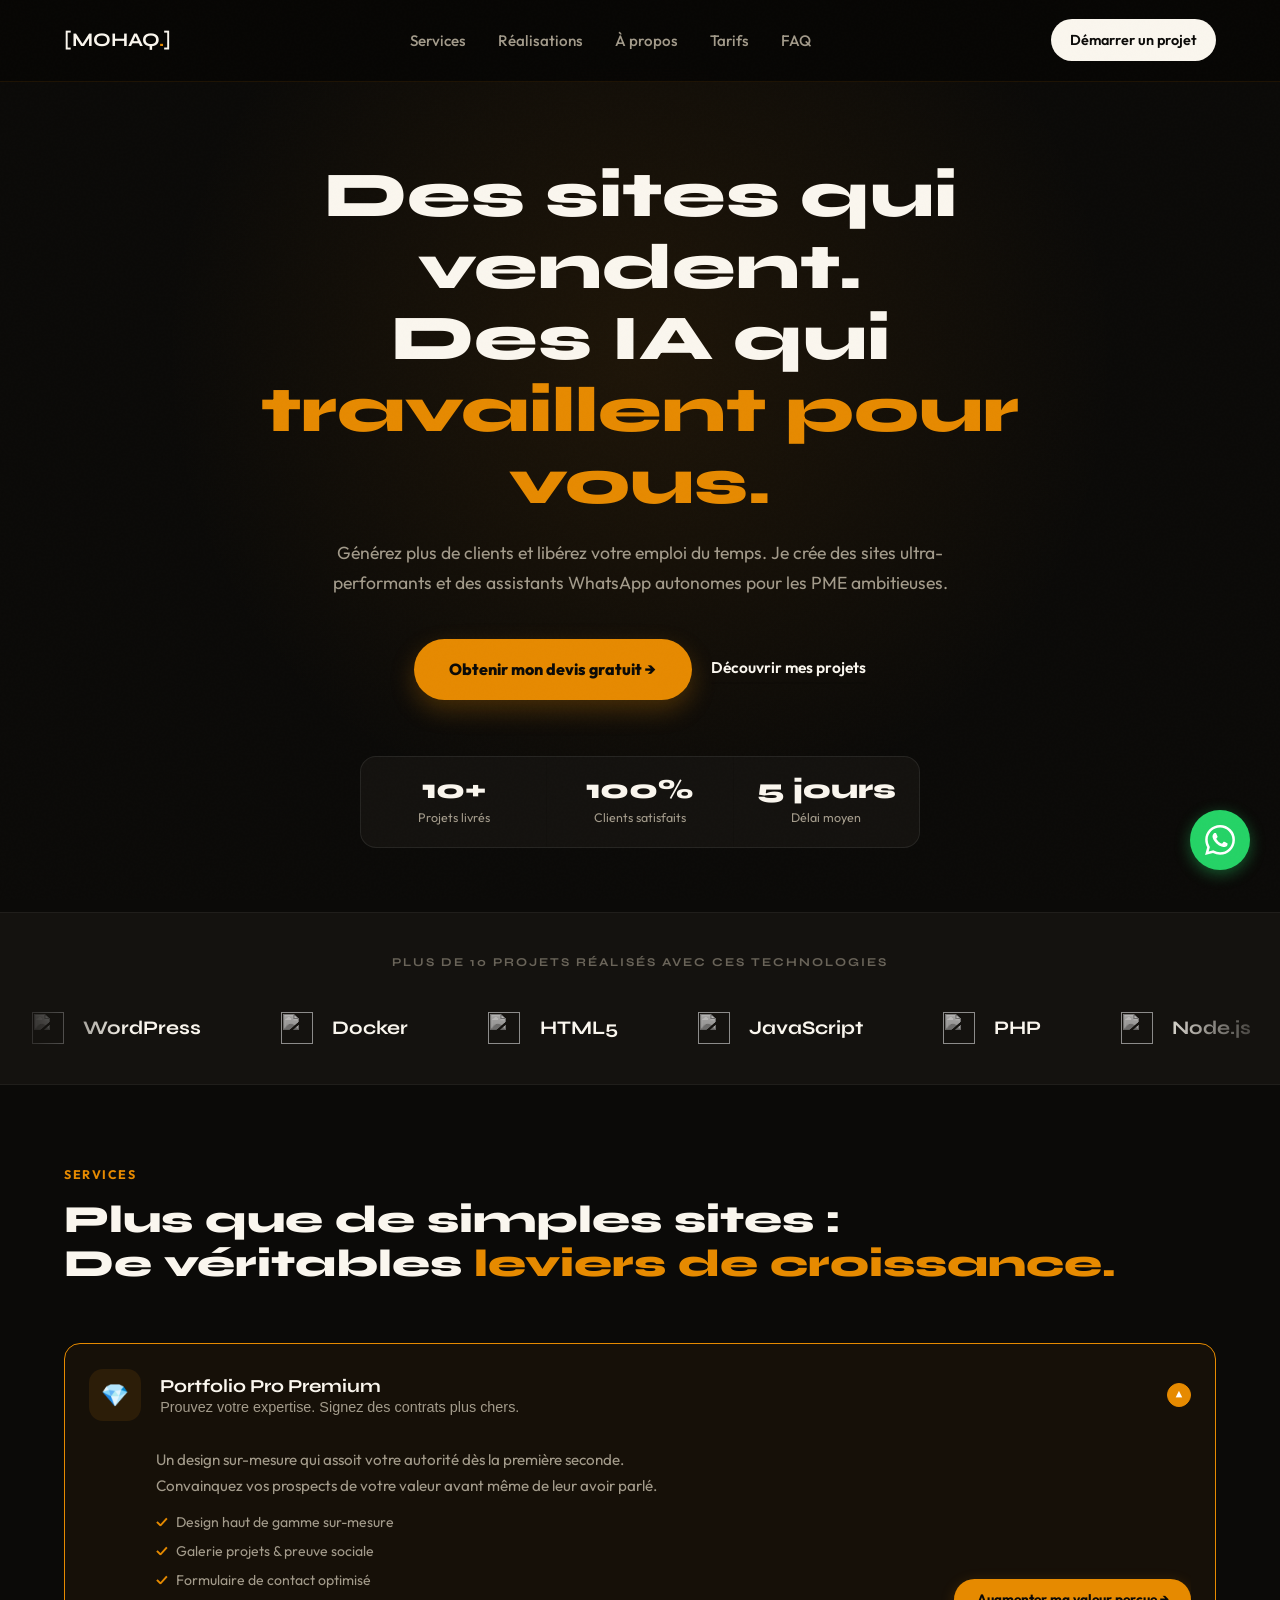
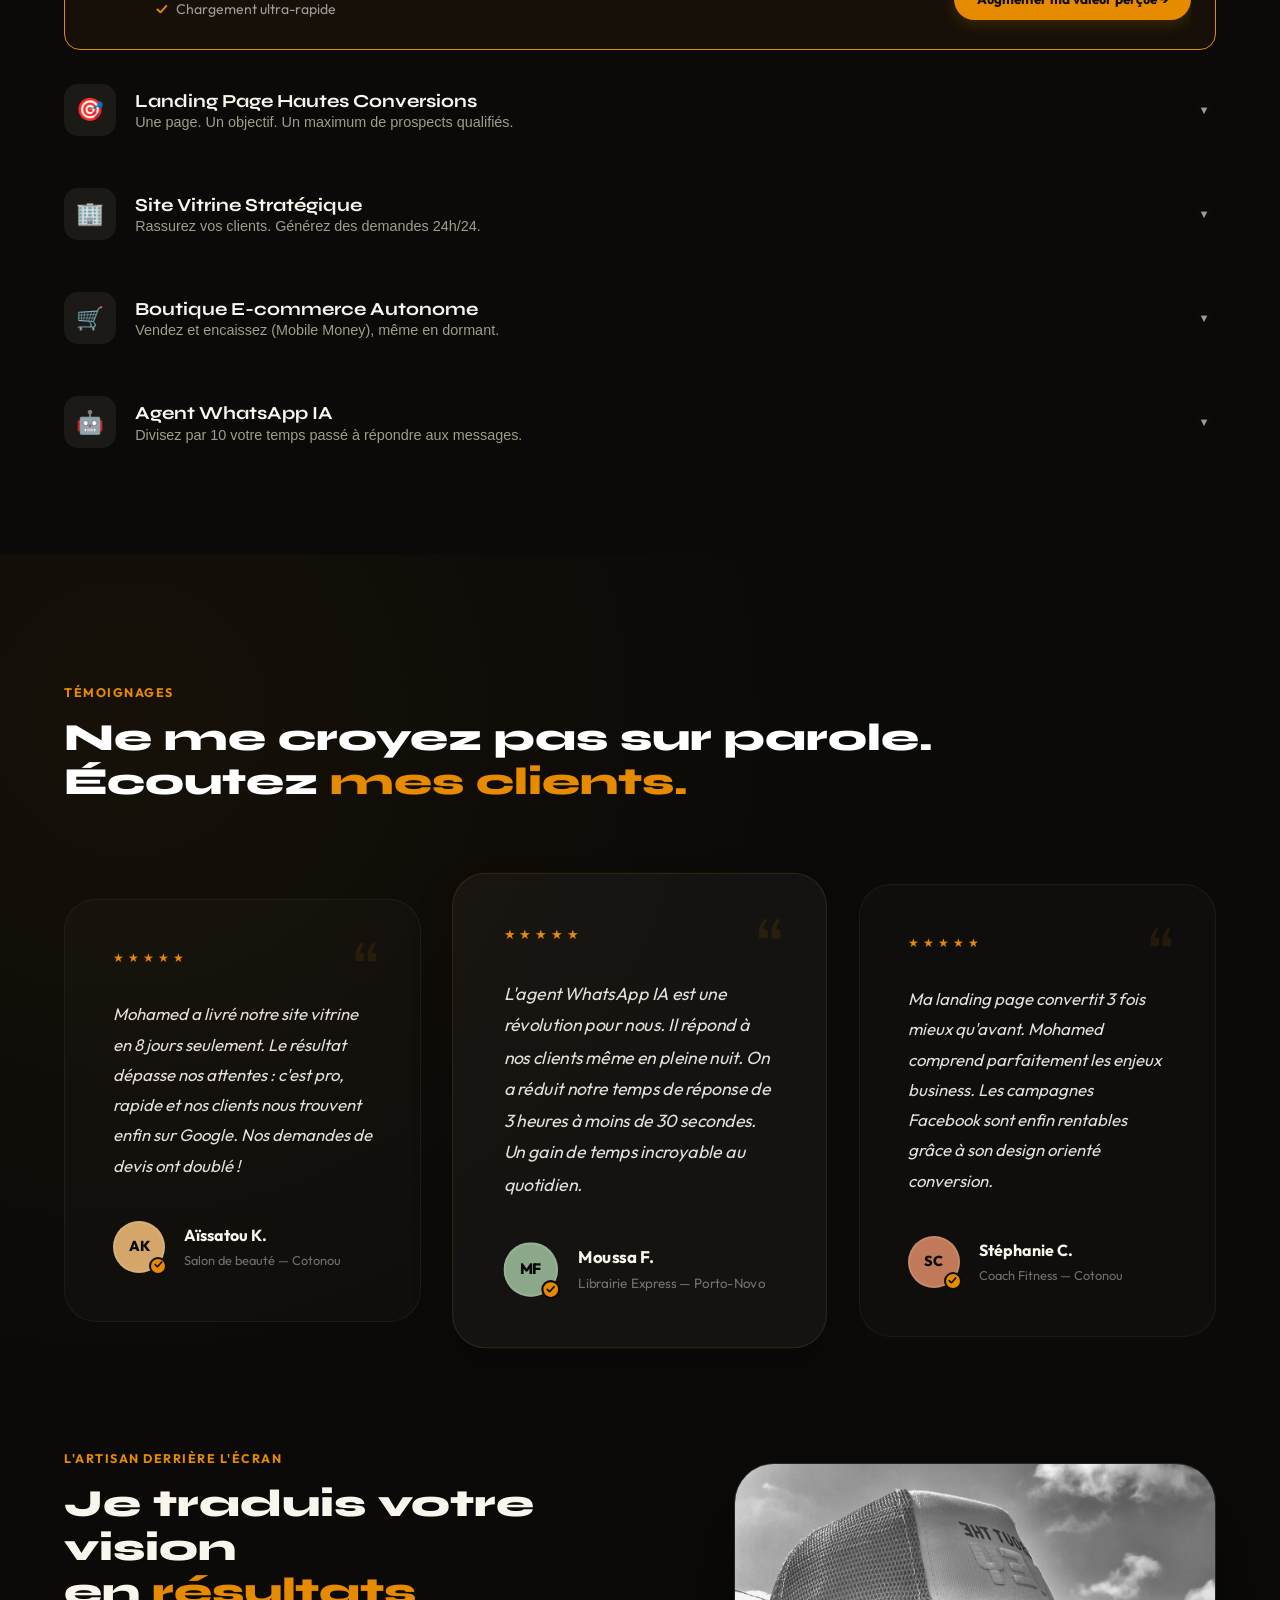
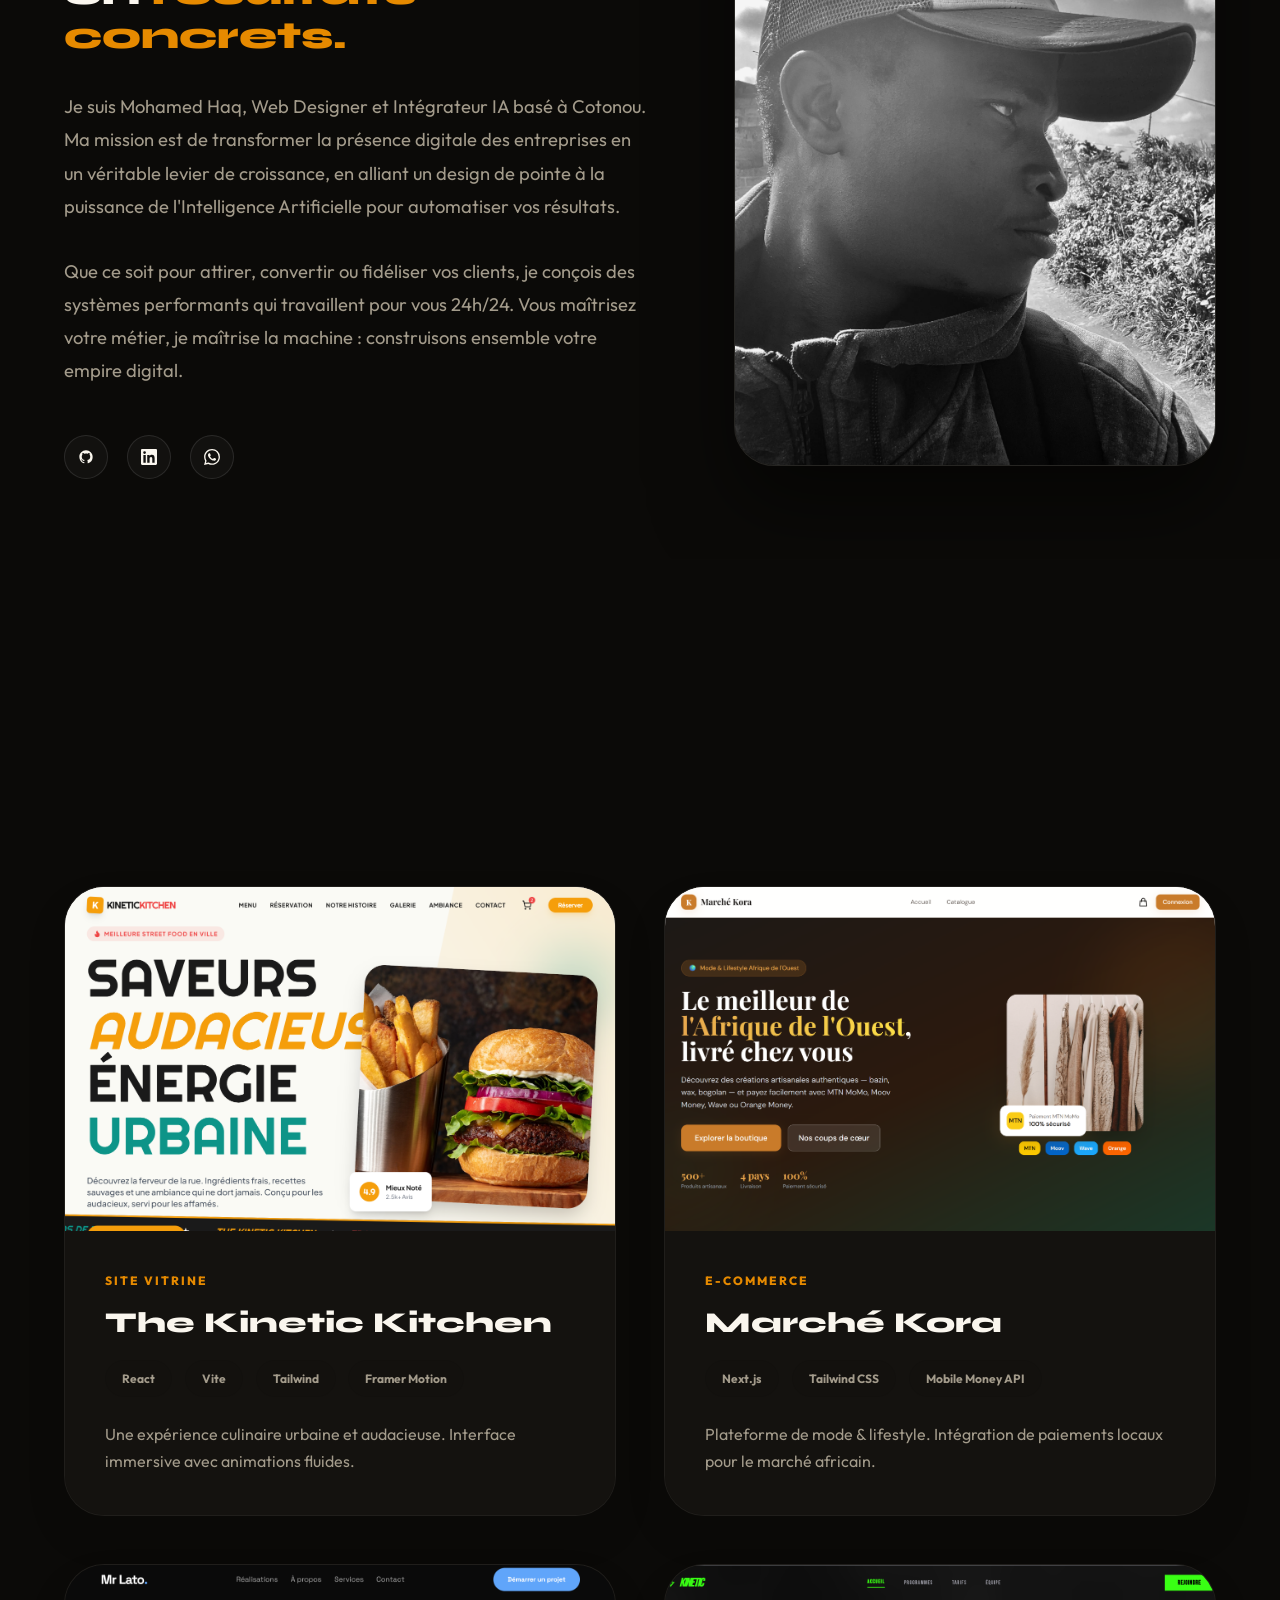
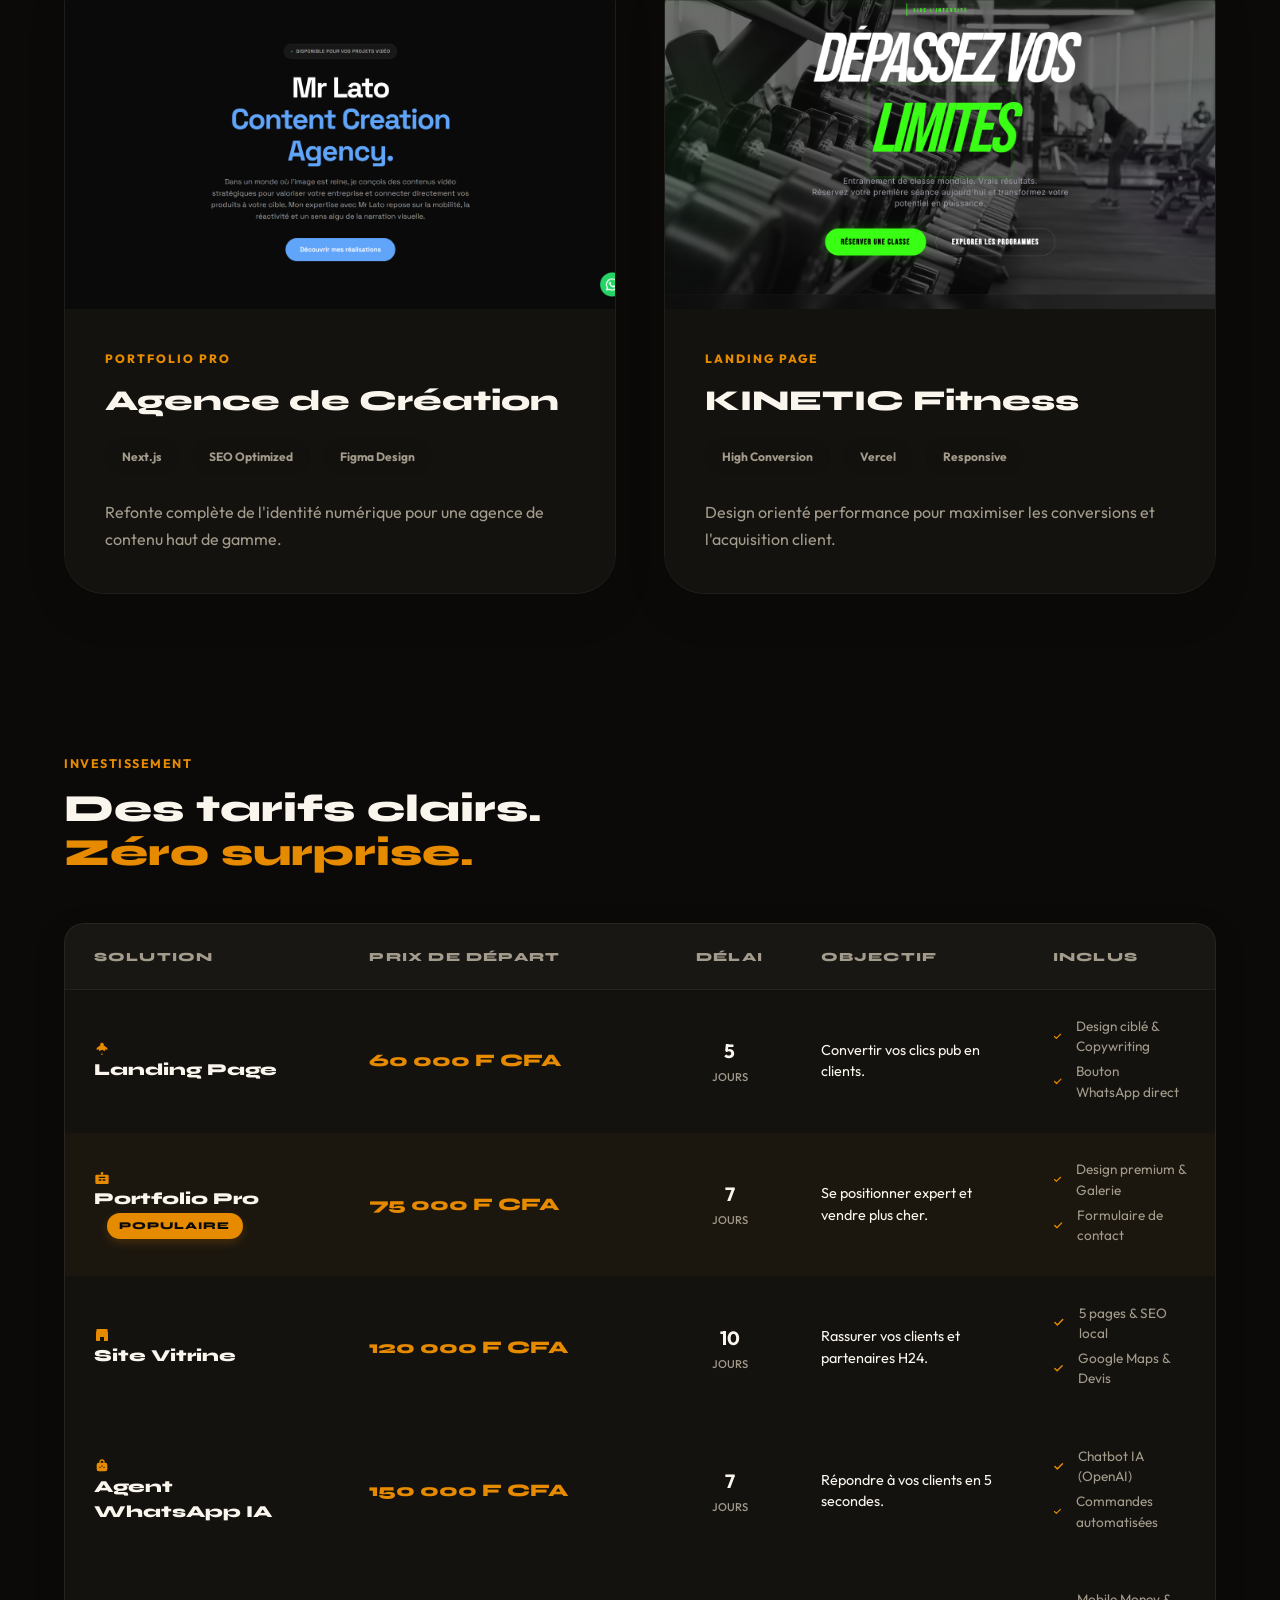
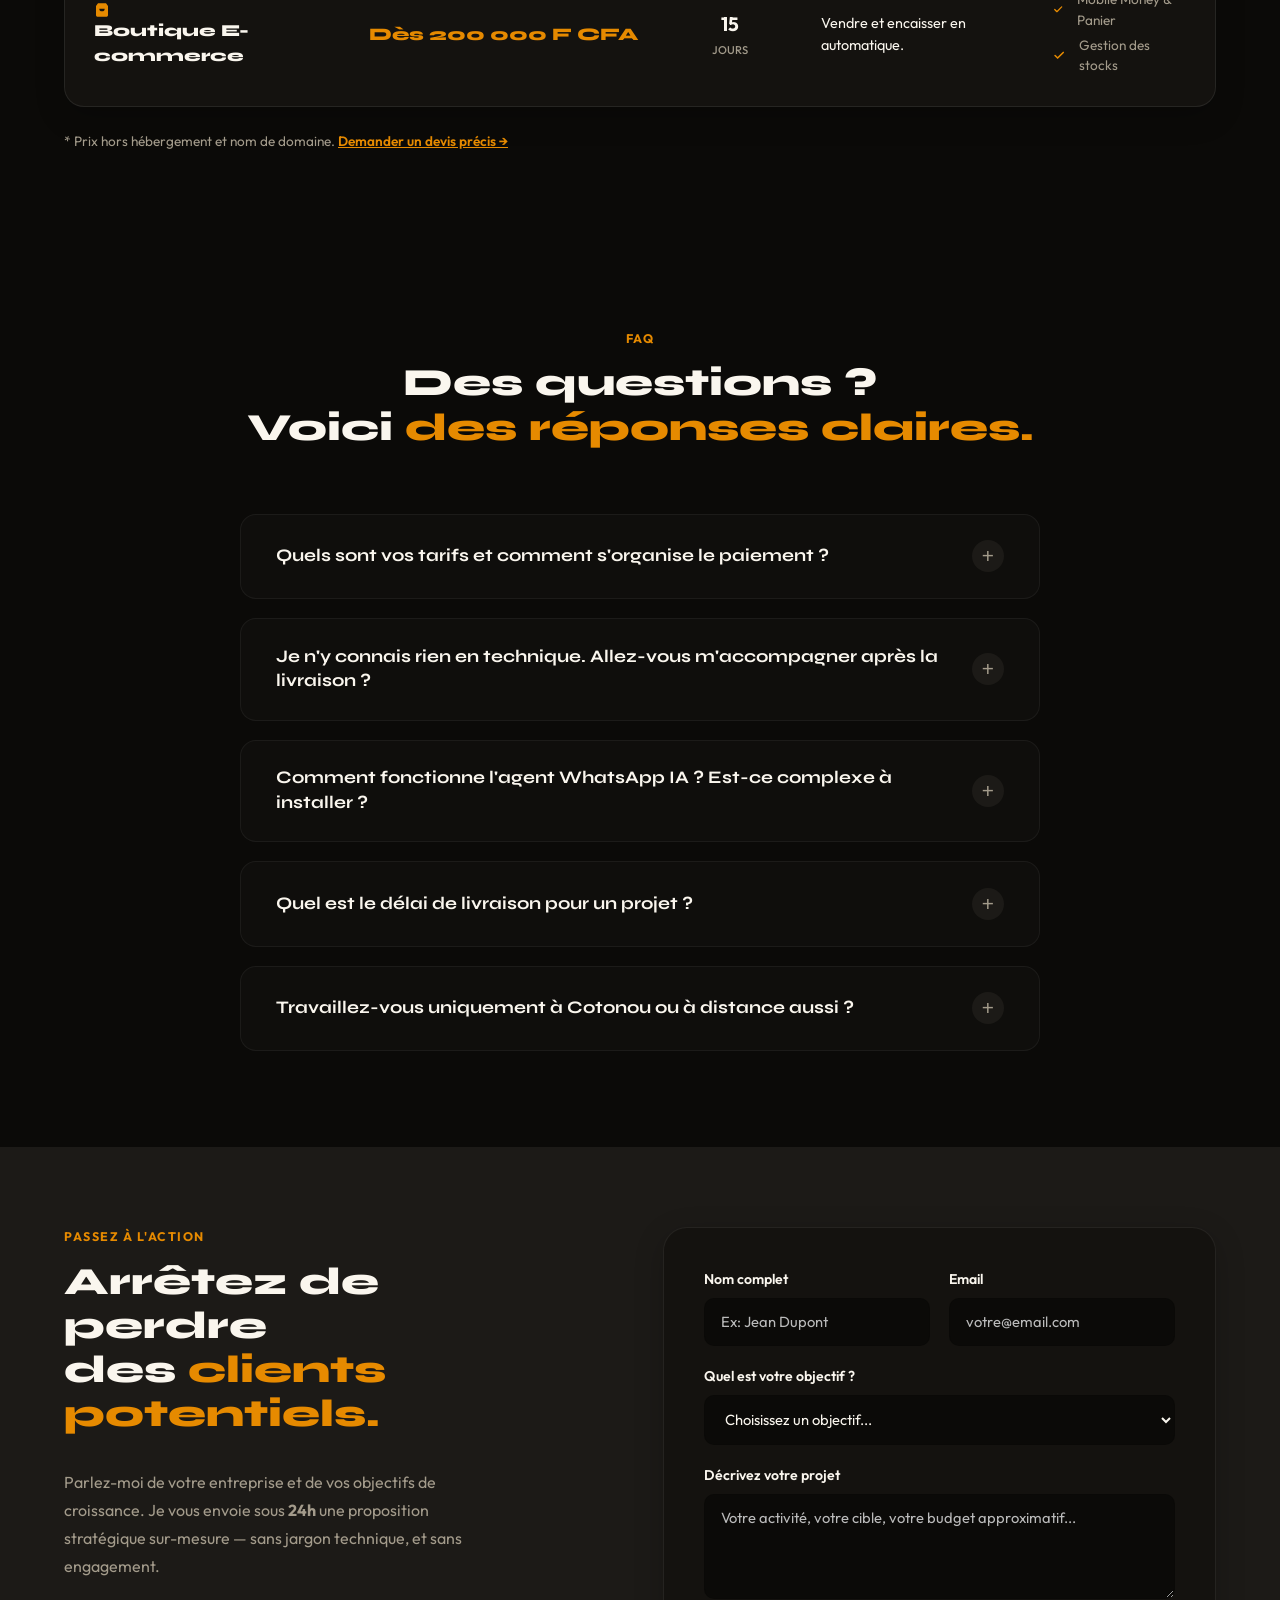
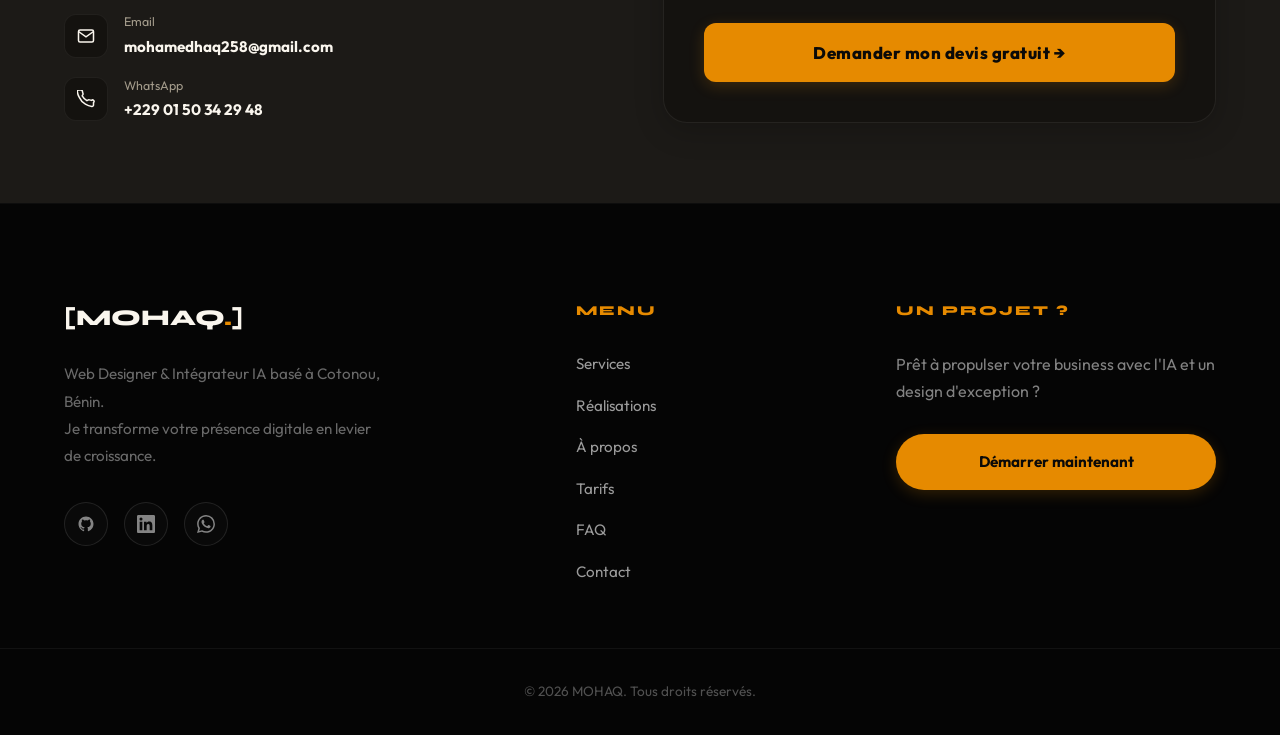
==== commit f5bc174f: "amelioration du site" ====
--- a/index.html
+++ b/index.html
@@ -13,8 +13,24 @@
   <meta property="og:description"
     content="Sites web et agents IA qui génèrent des clients — pendant que vous gérez votre métier.">
   <meta property="og:type" content="website">
-  <!-- <meta property="og:image" content="https://ton-site.com/image-partage.jpg"> TODO: Remplacer par la vraie image -->
-  <link rel="stylesheet" href="https://cdnjs.cloudflare.com/ajax/libs/font-awesome/6.5.1/css/all.min.css">
+  <!-- ⚠️ IMPORTANT : Remplacer TON-DOMAINE.com par ton vrai domaine après déploiement -->
+  <meta property="og:url" content="https://TON-DOMAINE.com/">
+  <meta property="og:image" content="https://TON-DOMAINE.com/img/og-image.png">
+  <meta property="og:image:width" content="1200">
+  <meta property="og:image:height" content="630">
+  <meta property="og:image:alt" content="Mohamed Haq — Web Designer & Intégrateur IA à Cotonou">
+  <meta property="og:locale" content="fr_FR">
+  <!-- Twitter Card (fonctionne aussi sur X) -->
+  <meta name="twitter:card" content="summary_large_image">
+  <meta name="twitter:title" content="Mohamed Haq — Web Designer & Intégrateur IA">
+  <meta name="twitter:description"
+    content="Sites web et agents IA qui génèrent des clients — pendant que vous gérez votre métier.">
+  <meta name="twitter:image" content="https://TON-DOMAINE.com/img/og-image.png">
+  <!-- Favicon -->
+  <link rel="icon" href="favicon.svg" type="image/svg+xml">
+  <link rel="apple-touch-icon" href="favicon.svg">
+  <meta name="theme-color" content="#E68A00">
+  <!-- Font Awesome remplacé par SVG inline — pas de dépendance externe -->
   <link rel="preconnect" href="https://fonts.googleapis.com">
   <link
     href="https://fonts.googleapis.com/css2?family=Syne:wght@700;800&family=Outfit:wght@300;400;500;600&display=swap"
@@ -26,12 +42,14 @@
 
   <nav>
     <a href="#" class="logo"><b>[MOHAQ<span>.</span>]</b></a>
-    <div class="menu-burger" id="mobile-menu-btn"><span></span><span></span><span></span></div>
+    <button class="menu-burger" id="mobile-menu-btn" aria-label="Ouvrir le menu" aria-expanded="false"
+      aria-controls="nav-links"><span></span><span></span><span></span></button>
     <ul class="lien" id="nav-links">
       <li><a href="#services">Services</a></li>
       <li><a href="#portfolio">Réalisations</a></li>
       <li><a href="#a-propos">À propos</a></li>
       <li><a href="#tarifs">Tarifs</a></li>
+      <li><a href="#faq">FAQ</a></li>
       <li class="mobile-only"><a href="#contact">Démarrer un projet</a></li>
     </ul>
     <a href="#contact" class="btn-nav desktop-only">Démarrer un projet</a>
@@ -41,7 +59,6 @@
   <header class="hero">
     <div class="hero-bg-circle"></div>
     <div class="hero-content reveal visible">
-      <div class="section-label">Web Design & Automatisation IA</div>
       <h1>Des sites qui vendent.<br>Des IA qui <em>travaillent pour vous.</em></h1>
       <p class="hero-sub">
         Générez plus de clients et libérez votre emploi du temps. Je crée des sites ultra-performants et des assistants
@@ -77,69 +94,69 @@
       <div class="ticker-wrapper">
         <!-- Original set -->
         <div class="ticker-item"><img
-            src="https://cdn.jsdelivr.net/gh/devicons/devicon/icons/wordpress/wordpress-plain.svg" alt="WordPress">
-          WordPress</div>
-        <div class="ticker-item"><img
-            src="https://cdn.jsdelivr.net/gh/devicons/devicon/icons/docker/docker-original.svg" alt="Docker"> Docker
-        </div>
+            src="https://cdn.jsdelivr.net/gh/devicons/devicon/icons/wordpress/wordpress-plain.svg" alt=""
+            aria-hidden="true" width="32" height="32"> WordPress</div>
+        <div class="ticker-item"><img
+            src="https://cdn.jsdelivr.net/gh/devicons/devicon/icons/docker/docker-original.svg" alt=""
+            aria-hidden="true" width="32" height="32"> Docker</div>
         <div class="ticker-item"><img src="https://cdn.jsdelivr.net/gh/devicons/devicon/icons/html5/html5-original.svg"
-            alt="HTML5"> HTML5</div>
-        <div class="ticker-item"><img
-            src="https://cdn.jsdelivr.net/gh/devicons/devicon/icons/javascript/javascript-original.svg"
-            alt="JavaScript"> JavaScript</div>
+            alt="" aria-hidden="true" width="32" height="32"> HTML5</div>
+        <div class="ticker-item"><img
+            src="https://cdn.jsdelivr.net/gh/devicons/devicon/icons/javascript/javascript-original.svg" alt=""
+            aria-hidden="true" width="32" height="32"> JavaScript</div>
         <div class="ticker-item"><img src="https://cdn.jsdelivr.net/gh/devicons/devicon/icons/php/php-original.svg"
-            alt="PHP"> PHP</div>
-        <div class="ticker-item"><img
-            src="https://cdn.jsdelivr.net/gh/devicons/devicon/icons/nodejs/nodejs-original.svg" alt="Node.js"> Node.js
-        </div>
-        <div class="ticker-item"><img
-            src="https://cdn.jsdelivr.net/gh/devicons/devicon/icons/python/python-original.svg" alt="Python"> Python
-        </div>
+            alt="" aria-hidden="true" width="32" height="32"> PHP</div>
+        <div class="ticker-item"><img
+            src="https://cdn.jsdelivr.net/gh/devicons/devicon/icons/nodejs/nodejs-original.svg" alt=""
+            aria-hidden="true" width="32" height="32"> Node.js</div>
+        <div class="ticker-item"><img
+            src="https://cdn.jsdelivr.net/gh/devicons/devicon/icons/python/python-original.svg" alt=""
+            aria-hidden="true" width="32" height="32"> Python</div>
         <div class="ticker-item"><img src="https://cdn.jsdelivr.net/gh/devicons/devicon/icons/css3/css3-original.svg"
-            alt="CSS3"> CSS3</div>
-        <div class="ticker-item"><img
-            src="https://cdn.jsdelivr.net/gh/devicons/devicon/icons/postgresql/postgresql-original.svg"
-            alt="PostgreSQL"> PostgreSQL</div>
+            alt="" aria-hidden="true" width="32" height="32"> CSS3</div>
+        <div class="ticker-item"><img
+            src="https://cdn.jsdelivr.net/gh/devicons/devicon/icons/postgresql/postgresql-original.svg" alt=""
+            aria-hidden="true" width="32" height="32"> PostgreSQL</div>
         <div class="ticker-item"><img src="https://cdn.jsdelivr.net/gh/devicons/devicon/icons/react/react-original.svg"
-            alt="React"> React</div>
-        <div class="ticker-item"><img
-            src="https://cdn.jsdelivr.net/gh/devicons/devicon/icons/nextjs/nextjs-original.svg" alt="Next.js"
-            style="filter: invert(1);"> Next.js</div>
+            alt="" aria-hidden="true" width="32" height="32"> React</div>
+        <div class="ticker-item"><img
+            src="https://cdn.jsdelivr.net/gh/devicons/devicon/icons/nextjs/nextjs-original.svg" alt=""
+            aria-hidden="true" width="32" height="32" style="filter: invert(1);"> Next.js</div>
         <div class="ticker-item"><img src="https://cdn.jsdelivr.net/gh/devicons/devicon/icons/figma/figma-original.svg"
-            alt="Figma"> Figma</div>
+            alt="" aria-hidden="true" width="32" height="32"> Figma</div>
 
         <!-- Duplicated for seamless loop -->
         <div class="ticker-item"><img
-            src="https://cdn.jsdelivr.net/gh/devicons/devicon/icons/wordpress/wordpress-plain.svg" alt="WordPress">
-          WordPress</div>
-        <div class="ticker-item"><img
-            src="https://cdn.jsdelivr.net/gh/devicons/devicon/icons/docker/docker-original.svg" alt="Docker"> Docker
-        </div>
+            src="https://cdn.jsdelivr.net/gh/devicons/devicon/icons/wordpress/wordpress-plain.svg" alt=""
+            aria-hidden="true" width="32" height="32" loading="lazy"> WordPress</div>
+        <div class="ticker-item"><img
+            src="https://cdn.jsdelivr.net/gh/devicons/devicon/icons/docker/docker-original.svg" alt=""
+            aria-hidden="true" width="32" height="32" loading="lazy"> Docker</div>
         <div class="ticker-item"><img src="https://cdn.jsdelivr.net/gh/devicons/devicon/icons/html5/html5-original.svg"
-            alt="HTML5"> HTML5</div>
-        <div class="ticker-item"><img
-            src="https://cdn.jsdelivr.net/gh/devicons/devicon/icons/javascript/javascript-original.svg"
-            alt="JavaScript"> JavaScript</div>
+            alt="" aria-hidden="true" width="32" height="32" loading="lazy"> HTML5</div>
+        <div class="ticker-item"><img
+            src="https://cdn.jsdelivr.net/gh/devicons/devicon/icons/javascript/javascript-original.svg" alt=""
+            aria-hidden="true" width="32" height="32" loading="lazy"> JavaScript</div>
         <div class="ticker-item"><img src="https://cdn.jsdelivr.net/gh/devicons/devicon/icons/php/php-original.svg"
-            alt="PHP"> PHP</div>
-        <div class="ticker-item"><img
-            src="https://cdn.jsdelivr.net/gh/devicons/devicon/icons/nodejs/nodejs-original.svg" alt="Node.js"> Node.js
-        </div>
-        <div class="ticker-item"><img
-            src="https://cdn.jsdelivr.net/gh/devicons/devicon/icons/python/python-original.svg" alt="Python"> Python
-        </div>
+            alt="" aria-hidden="true" width="32" height="32" loading="lazy"> PHP</div>
+        <div class="ticker-item"><img
+            src="https://cdn.jsdelivr.net/gh/devicons/devicon/icons/nodejs/nodejs-original.svg" alt=""
+            aria-hidden="true" width="32" height="32" loading="lazy"> Node.js</div>
+        <div class="ticker-item"><img
+            src="https://cdn.jsdelivr.net/gh/devicons/devicon/icons/python/python-original.svg" alt=""
+            aria-hidden="true" width="32" height="32" loading="lazy"> Python</div>
         <div class="ticker-item"><img src="https://cdn.jsdelivr.net/gh/devicons/devicon/icons/css3/css3-original.svg"
-            alt="CSS3"> CSS3</div>
-        <div class="ticker-item"><img
-            src="https://cdn.jsdelivr.net/gh/devicons/devicon/icons/postgresql/postgresql-original.svg"
-            alt="PostgreSQL"> PostgreSQL</div>
+            alt="" aria-hidden="true" width="32" height="32" loading="lazy"> CSS3</div>
+        <div class="ticker-item"><img
+            src="https://cdn.jsdelivr.net/gh/devicons/devicon/icons/postgresql/postgresql-original.svg" alt=""
+            aria-hidden="true" width="32" height="32" loading="lazy"> PostgreSQL</div>
         <div class="ticker-item"><img src="https://cdn.jsdelivr.net/gh/devicons/devicon/icons/react/react-original.svg"
-            alt="React"> React</div>
-        <div class="ticker-item"><img
-            src="https://cdn.jsdelivr.net/gh/devicons/devicon/icons/nextjs/nextjs-original.svg" alt="Next.js"
-            style="filter: invert(1);"> Next.js</div>
+            alt="" aria-hidden="true" width="32" height="32" loading="lazy"> React</div>
+        <div class="ticker-item"><img
+            src="https://cdn.jsdelivr.net/gh/devicons/devicon/icons/nextjs/nextjs-original.svg" alt=""
+            aria-hidden="true" width="32" height="32" loading="lazy" style="filter: invert(1);"> Next.js</div>
         <div class="ticker-item"><img src="https://cdn.jsdelivr.net/gh/devicons/devicon/icons/figma/figma-original.svg"
-            alt="Figma"> Figma</div>
+            alt="" aria-hidden="true" width="32" height="32" loading="lazy"> Figma</div>
       </div>
     </div>
   </section>
@@ -380,7 +397,8 @@
 
       <!-- Photo mobile (apparaît entre le titre et le texte sur mobile) -->
       <div class="about-image-wrapper mobile-photo">
-        <img src="img/placeholder-profile.jpg" alt="Mohamed Haq" class="about-image">
+        <img src="img/ma-propre-photo.webp" alt="Mohamed Haq, Web Designer &amp; Intégrateur IA à Cotonou"
+          class="about-image" width="480" height="600">
         <div class="about-image-glow"></div>
       </div>
 
@@ -391,18 +409,18 @@
         travaillent pour vous 24h/24. Vous maîtrisez votre métier, je maîtrise la machine : construisons ensemble votre
         empire digital.</p>
       <div class="about-socials">
-        <a href="https://github.com/BigHaq" target="_blank" class="about-social-btn" title="GitHub"><svg width="16"
-            height="16" fill="currentColor" viewBox="0 0 24 24">
+        <a href="https://github.com/BigHaq" target="_blank" rel="noopener noreferrer" class="about-social-btn"
+          title="GitHub"><svg width="16" height="16" fill="currentColor" viewBox="0 0 24 24">
             <path
               d="M12 2C6.477 2 2 6.484 2 12.017c0 4.425 2.865 8.18 6.839 9.504.5.092.682-.217.682-.483 0-.237-.008-.868-.013-1.703-2.782.605-3.369-1.343-3.369-1.343-.454-1.158-1.11-1.466-1.11-1.466-.908-.62.069-.608.069-.608 1.003.07 1.531 1.032 1.531 1.032.892 1.53 2.341 1.088 2.91.832.092-.647.35-1.088.636-1.338-2.22-.253-4.555-1.113-4.555-4.951 0-1.093.39-1.988 1.029-2.688-.103-.253-.446-1.272.098-2.65 0 0 .84-.27 2.75 1.026A9.564 9.564 0 0112 6.844c.85.004 1.705.115 2.504.337 1.909-1.296 2.747-1.027 2.747-1.027.546 1.379.202 2.398.1 2.651.64.7 1.028 1.595 1.028 2.688 0 3.848-2.339 4.695-4.566 4.943.359.309.678.92.678 1.855 0 1.338-.012 2.419-.012 2.747 0 .268.18.58.688.482A10.019 10.019 0 0022 12.017C22 6.484 17.522 2 12 2z" />
           </svg></a>
-        <a href="https://www.linkedin.com/in/mo-haq007" target="_blank" class="about-social-btn" title="LinkedIn"><svg
-            width="16" height="16" fill="currentColor" viewBox="0 0 24 24">
+        <a href="https://www.linkedin.com/in/mo-haq007" target="_blank" rel="noopener noreferrer"
+          class="about-social-btn" title="LinkedIn"><svg width="16" height="16" fill="currentColor" viewBox="0 0 24 24">
             <path
               d="M20.447 20.452h-3.554v-5.569c0-1.328-.027-3.037-1.852-3.037-1.853 0-2.136 1.445-2.136 2.939v5.667H9.351V9h3.414v1.561h.046c.477-.9 1.637-1.85 3.37-1.85 3.601 0 4.267 2.37 4.267 5.455v6.286zM5.337 7.433a2.062 2.062 0 01-2.063-2.065 2.064 2.064 0 112.063 2.065zm1.782 13.019H3.555V9h3.564v11.452zM22.225 0H1.771C.792 0 0 .774 0 1.729v20.542C0 23.227.792 24 1.771 24h20.451C23.2 24 24 23.227 24 22.271V1.729C24 .774 23.2 0 22.222 0h.003z" />
           </svg></a>
-        <a href="https://wa.me/2290150342948" class="about-social-btn" title="WhatsApp" target="_blank"><svg width="16"
-            height="16" fill="currentColor" viewBox="0 0 24 24">
+        <a href="https://wa.me/2290150342948" class="about-social-btn" title="WhatsApp" target="_blank"
+          rel="noopener noreferrer"><svg width="16" height="16" fill="currentColor" viewBox="0 0 24 24">
             <path
               d="M17.472 14.382c-.297-.149-1.758-.867-2.03-.967-.273-.099-.471-.148-.67.15-.197.297-.767.966-.94 1.164-.173.199-.347.223-.644.075-.297-.15-1.255-.463-2.39-1.475-.883-.788-1.48-1.761-1.653-2.059-.173-.297-.018-.458.13-.606.134-.133.298-.347.446-.52.149-.174.198-.298.298-.497.099-.198.05-.371-.025-.52-.075-.149-.669-1.612-.916-2.207-.242-.579-.487-.5-.669-.51-.173-.008-.371-.01-.57-.01-.198 0-.52.074-.792.372-.272.297-1.04 1.016-1.04 2.479 0 1.462 1.065 2.875 1.213 3.074.149.198 2.096 3.2 5.077 4.487.709.306 1.262.489 1.694.625.712.227 1.36.195 1.871.118.571-.085 1.758-.719 2.006-1.413.248-.694.248-1.289.173-1.413-.074-.124-.272-.198-.57-.347m-5.421 7.403h-.004a9.87 9.87 0 01-5.031-1.378l-.361-.214-3.741.982.998-3.648-.235-.374a9.86 9.86 0 01-1.51-5.26c.001-5.45 4.436-9.884 9.888-9.884 2.64 0 5.122 1.03 6.988 2.898a9.825 9.825 0 012.893 6.994c-.003 5.45-4.437 9.884-9.885 9.884m8.413-18.297A11.815 11.815 0 0012.05 0C5.495 0 .16 5.335.157 11.892c0 2.096.547 4.142 1.588 5.945L.057 24l6.305-1.654a11.882 11.882 0 005.683 1.448h.005c6.554 0 11.89-5.335 11.893-11.893a11.821 11.821 0 00-3.48-8.413z" />
           </svg></a>
@@ -410,7 +428,8 @@
     </div>
     <div class="about-right reveal">
       <div class="about-image-wrapper desktop-photo">
-        <img src="img/placeholder-profile.jpg" alt="Mohamed Haq" class="about-image">
+        <img src="img/ma-propre-photo.webp" alt="Mohamed Haq, Web Designer &amp; Intégrateur IA à Cotonou"
+          class="about-image" width="480" height="600">
         <div class="about-image-glow"></div>
       </div>
     </div>
@@ -435,9 +454,11 @@
       <!-- Projet 1 -->
       <div class="project-card reveal" data-category="vitrine">
         <div class="project-image-wrap">
-          <img src="img/site-vitrine.png" alt="The Kinetic Kitchen" loading="lazy">
+          <img src="img/site-vitrine.webp" alt="Aperçu du site vitrine The Kinetic Kitchen" loading="lazy" width="800"
+            height="500">
           <div class="project-overlay">
-            <a href="https://site-vitrine-sooty.vercel.app/" target="_blank" class="view-project-btn">Voir le site</a>
+            <a href="https://site-vitrine-sooty.vercel.app/" target="_blank" rel="noopener noreferrer"
+              class="view-project-btn">Voir le site</a>
           </div>
         </div>
         <div class="project-info">
@@ -456,9 +477,10 @@
       <!-- Projet 2 -->
       <div class="project-card reveal" data-category="ecommerce">
         <div class="project-image-wrap">
-          <img src="img/marche-kora.png" alt="Marché Kora" loading="lazy">
+          <img src="img/marche-kora.webp" alt="Aperçu de la boutique e-commerce Marché Kora" loading="lazy" width="800"
+            height="500">
           <div class="project-overlay">
-            <a href="#" target="_blank" class="view-project-btn">Bientôt disponible</a>
+            <a href="#" target="_blank" rel="noopener noreferrer" class="view-project-btn">Bientôt disponible</a>
           </div>
         </div>
         <div class="project-info">
@@ -476,9 +498,11 @@
       <!-- Projet 3 -->
       <div class="project-card reveal" data-category="portfolio">
         <div class="project-image-wrap">
-          <img src="img/mr-lato-portfolio.png" alt="Agence de Création" loading="lazy">
+          <img src="img/mr-lato-portfolio.png" alt="Aperçu du portfolio agence de création Mr Lato" loading="lazy"
+            width="800" height="500">
           <div class="project-overlay">
-            <a href="https://mrlato-portfolio.vercel.app/" target="_blank" class="view-project-btn">Voir le projet</a>
+            <a href="https://mrlato-portfolio.vercel.app/" target="_blank" rel="noopener noreferrer"
+              class="view-project-btn">Voir le projet</a>
           </div>
         </div>
         <div class="project-info">
@@ -496,9 +520,11 @@
       <!-- Projet 4 -->
       <div class="project-card reveal" data-category="landing">
         <div class="project-image-wrap">
-          <img src="img/landingpage.png" alt="KINETIC Fitness" loading="lazy">
+          <img src="img/landingpage.webp" alt="Aperçu de la landing page KINETIC Fitness" loading="lazy" width="800"
+            height="500">
           <div class="project-overlay">
-            <a href="https://landing-page-dusky-rho-98.vercel.app/" target="_blank" class="view-project-btn">Voir la
+            <a href="https://landing-page-dusky-rho-98.vercel.app/" target="_blank" rel="noopener noreferrer"
+              class="view-project-btn">Voir la
               page</a>
           </div>
         </div>
@@ -537,68 +563,122 @@
         </thead>
         <tbody>
           <tr>
-            <td data-label="Solution"><i class="fas fa-rocket" style="margin-right: 8px; color: var(--amber);"></i>
+            <td data-label="Solution"><svg aria-hidden="true" width="16" height="16" fill="currentColor"
+                viewBox="0 0 24 24" style="margin-right:8px;color:var(--amber);vertical-align:middle">
+                <path
+                  d="M12 2.5c-1.5 0-2.7 1.2-2.7 2.7 0 .4.1.8.2 1.2L4 10.5v3l3-1 1 3 3-2c.3.1.6.1 1 .1s.7 0 1-.1l3 2 1-3 3 1v-3L14.5 6.4c.1-.4.2-.8.2-1.2C14.7 3.7 13.5 2.5 12 2.5zM12 17l-1 4h2l-1-4z" />
+              </svg>
               Landing Page</td>
             <td data-label="Prix de départ"><span class="pricing-price">60 000 F CFA</span></td>
             <td data-label="Délai" class="pricing-delay">5<small>jours</small></td>
             <td data-label="Objectif">Convertir vos clics pub en clients.</td>
             <td data-label="Inclus">
               <ul class="pricing-feature-list">
-                <li><i class="fas fa-check"></i> Design ciblé & Copywriting</li>
-                <li><i class="fas fa-check"></i> Bouton WhatsApp direct</li>
+                <li><svg aria-hidden="true" width="13" height="13" viewBox="0 0 24 24" fill="none" stroke="currentColor"
+                    stroke-width="3" stroke-linecap="round" stroke-linejoin="round"
+                    style="vertical-align:middle;margin-right:6px;color:var(--amber)">
+                    <polyline points="20 6 9 17 4 12" />
+                  </svg>Design ciblé &amp; Copywriting</li>
+                <li><svg aria-hidden="true" width="13" height="13" viewBox="0 0 24 24" fill="none" stroke="currentColor"
+                    stroke-width="3" stroke-linecap="round" stroke-linejoin="round"
+                    style="vertical-align:middle;margin-right:6px;color:var(--amber)">
+                    <polyline points="20 6 9 17 4 12" />
+                  </svg>Bouton WhatsApp direct</li>
               </ul>
             </td>
           </tr>
           <tr class="highlight">
-            <td data-label="Solution"><i class="fas fa-user-tie" style="margin-right: 8px; color: var(--amber);"></i>
+            <td data-label="Solution"><svg aria-hidden="true" width="16" height="16" fill="currentColor"
+                viewBox="0 0 24 24" style="margin-right:8px;color:var(--amber);vertical-align:middle">
+                <path
+                  d="M20 7H4a2 2 0 00-2 2v10a2 2 0 002 2h16a2 2 0 002-2V9a2 2 0 00-2-2zm-9 9H7v-2h4v2zm6 0h-4v-2h4v2zm0-4H7v-2h10v2zM12 3a2 2 0 110 4 2 2 0 010-4z" />
+              </svg>
               Portfolio Pro <span class="badge-pop">Populaire</span></td>
             <td data-label="Prix de départ"><span class="pricing-price">75 000 F CFA</span></td>
             <td data-label="Délai" class="pricing-delay">7<small>jours</small></td>
             <td data-label="Objectif">Se positionner expert et vendre plus cher.</td>
             <td data-label="Inclus">
               <ul class="pricing-feature-list">
-                <li><i class="fas fa-check"></i> Design premium & Galerie</li>
-                <li><i class="fas fa-check"></i> Formulaire de contact</li>
+                <li><svg aria-hidden="true" width="13" height="13" viewBox="0 0 24 24" fill="none" stroke="currentColor"
+                    stroke-width="3" stroke-linecap="round" stroke-linejoin="round"
+                    style="vertical-align:middle;margin-right:6px;color:var(--amber)">
+                    <polyline points="20 6 9 17 4 12" />
+                  </svg>Design premium &amp; Galerie</li>
+                <li><svg aria-hidden="true" width="13" height="13" viewBox="0 0 24 24" fill="none" stroke="currentColor"
+                    stroke-width="3" stroke-linecap="round" stroke-linejoin="round"
+                    style="vertical-align:middle;margin-right:6px;color:var(--amber)">
+                    <polyline points="20 6 9 17 4 12" />
+                  </svg>Formulaire de contact</li>
               </ul>
             </td>
           </tr>
           <tr>
-            <td data-label="Solution"><i class="fas fa-store" style="margin-right: 8px; color: var(--amber);"></i> Site
-              Vitrine</td>
+            <td data-label="Solution"><svg aria-hidden="true" width="16" height="16" fill="currentColor"
+                viewBox="0 0 24 24" style="margin-right:8px;color:var(--amber);vertical-align:middle">
+                <path d="M3 9l1-6h16l1 6H3zm0 0v11a1 1 0 001 1h5v-6h6v6h5a1 1 0 001-1V9H3z" />
+              </svg> Site Vitrine</td>
             <td data-label="Prix de départ"><span class="pricing-price">120 000 F CFA</span></td>
             <td data-label="Délai" class="pricing-delay">10<small>jours</small></td>
             <td data-label="Objectif">Rassurer vos clients et partenaires H24.</td>
             <td data-label="Inclus">
               <ul class="pricing-feature-list">
-                <li><i class="fas fa-check"></i> 5 pages & SEO local</li>
-                <li><i class="fas fa-check"></i> Google Maps & Devis</li>
+                <li><svg aria-hidden="true" width="13" height="13" viewBox="0 0 24 24" fill="none" stroke="currentColor"
+                    stroke-width="3" stroke-linecap="round" stroke-linejoin="round"
+                    style="vertical-align:middle;margin-right:6px;color:var(--amber)">
+                    <polyline points="20 6 9 17 4 12" />
+                  </svg>5 pages &amp; SEO local</li>
+                <li><svg aria-hidden="true" width="13" height="13" viewBox="0 0 24 24" fill="none" stroke="currentColor"
+                    stroke-width="3" stroke-linecap="round" stroke-linejoin="round"
+                    style="vertical-align:middle;margin-right:6px;color:var(--amber)">
+                    <polyline points="20 6 9 17 4 12" />
+                  </svg>Google Maps &amp; Devis</li>
               </ul>
             </td>
           </tr>
           <tr>
-            <td data-label="Solution"><i class="fas fa-robot" style="margin-right: 8px; color: var(--amber);"></i> Agent
-              WhatsApp IA</td>
+            <td data-label="Solution"><svg aria-hidden="true" width="16" height="16" fill="currentColor"
+                viewBox="0 0 24 24" style="margin-right:8px;color:var(--amber);vertical-align:middle">
+                <path
+                  d="M12 2a4 4 0 014 4v1h1a3 3 0 013 3v7a3 3 0 01-3 3H7a3 3 0 01-3-3v-7a3 3 0 013-3h1V6a4 4 0 014-4zm0 2a2 2 0 00-2 2v1h4V6a2 2 0 00-2-2zM9 13a1 1 0 100 2 1 1 0 000-2zm6 0a1 1 0 100 2 1 1 0 000-2zm-3-2a1 1 0 100 2 1 1 0 000-2z" />
+              </svg> Agent WhatsApp IA</td>
             <td data-label="Prix de départ"><span class="pricing-price">150 000 F CFA</span></td>
             <td data-label="Délai" class="pricing-delay">7<small>jours</small></td>
             <td data-label="Objectif">Répondre à vos clients en 5 secondes.</td>
             <td data-label="Inclus">
               <ul class="pricing-feature-list">
-                <li><i class="fas fa-check"></i> Chatbot IA (OpenAI)</li>
-                <li><i class="fas fa-check"></i> Commandes automatisées</li>
+                <li><svg aria-hidden="true" width="13" height="13" viewBox="0 0 24 24" fill="none" stroke="currentColor"
+                    stroke-width="3" stroke-linecap="round" stroke-linejoin="round"
+                    style="vertical-align:middle;margin-right:6px;color:var(--amber)">
+                    <polyline points="20 6 9 17 4 12" />
+                  </svg>Chatbot IA (OpenAI)</li>
+                <li><svg aria-hidden="true" width="13" height="13" viewBox="0 0 24 24" fill="none" stroke="currentColor"
+                    stroke-width="3" stroke-linecap="round" stroke-linejoin="round"
+                    style="vertical-align:middle;margin-right:6px;color:var(--amber)">
+                    <polyline points="20 6 9 17 4 12" />
+                  </svg>Commandes automatisées</li>
               </ul>
             </td>
           </tr>
           <tr>
-            <td data-label="Solution"><i class="fas fa-shopping-bag"
-                style="margin-right: 8px; color: var(--amber);"></i> Boutique E-commerce
-            </td>
+            <td data-label="Solution"><svg aria-hidden="true" width="16" height="16" fill="currentColor"
+                viewBox="0 0 24 24" style="margin-right:8px;color:var(--amber);vertical-align:middle">
+                <path d="M6 2L3 6v14a2 2 0 002 2h14a2 2 0 002-2V6l-3-4zM3 6h18M16 10a4 4 0 01-8 0" />
+              </svg> Boutique E-commerce</td>
             <td data-label="Prix de départ"><span class="pricing-price">Dès 200 000 F CFA</span></td>
             <td data-label="Délai" class="pricing-delay">15<small>jours</small></td>
             <td data-label="Objectif">Vendre et encaisser en automatique.</td>
             <td data-label="Inclus">
               <ul class="pricing-feature-list">
-                <li><i class="fas fa-check"></i> Mobile Money & Panier</li>
-                <li><i class="fas fa-check"></i> Gestion des stocks</li>
+                <li><svg aria-hidden="true" width="13" height="13" viewBox="0 0 24 24" fill="none" stroke="currentColor"
+                    stroke-width="3" stroke-linecap="round" stroke-linejoin="round"
+                    style="vertical-align:middle;margin-right:6px;color:var(--amber)">
+                    <polyline points="20 6 9 17 4 12" />
+                  </svg>Mobile Money &amp; Panier</li>
+                <li><svg aria-hidden="true" width="13" height="13" viewBox="0 0 24 24" fill="none" stroke="currentColor"
+                    stroke-width="3" stroke-linecap="round" stroke-linejoin="round"
+                    style="vertical-align:middle;margin-right:6px;color:var(--amber)">
+                    <polyline points="20 6 9 17 4 12" />
+                  </svg>Gestion des stocks</li>
               </ul>
             </td>
           </tr>
@@ -609,6 +689,81 @@
       * Prix hors hébergement et nom de domaine. <a href="#contact"
         style="color:var(--amber); font-weight:600;">Demander un devis précis →</a>
     </p>
+  </section>
+
+  <!-- ══════════════════════════════════════════ FAQ ═══ -->
+  <section class="section faq-section" id="faq">
+    <div class="faq-header reveal">
+      <div class="section-label">FAQ</div>
+      <h2 class="section-title">Des questions ?<br>Voici <em>des réponses claires.</em></h2>
+    </div>
+
+    <div class="faq-container reveal">
+      <!-- Item 1 -->
+      <div class="faq-item">
+        <button class="faq-trigger" aria-expanded="false">
+          <span class="faq-question">Quels sont vos tarifs et comment s'organise le paiement ?</span>
+          <span class="faq-icon">+</span>
+        </button>
+        <div class="faq-body">
+          <div class="faq-body-content">
+            <p>Mes tarifs commencent à 60 000 F CFA pour une landing page et s'adaptent selon vos besoins précis. Pour chaque projet, le paiement s'organise avec un acompte de 40% au lancement des travaux et le solde de 60% à la livraison finale. Les règlements par Mobile Money (MTN Moov) et virement bancaire sont acceptés.</p>
+          </div>
+        </div>
+      </div>
+
+      <!-- Item 2 -->
+      <div class="faq-item">
+        <button class="faq-trigger" aria-expanded="false">
+          <span class="faq-question">Je n'y connais rien en technique. Allez-vous m'accompagner après la livraison ?</span>
+          <span class="faq-icon">+</span>
+        </button>
+        <div class="faq-body">
+          <div class="faq-body-content">
+            <p>Absolument. Chaque site est livré clé en main avec une courte vidéo de formation personnalisée pour vous montrer comment mettre à jour vos textes, vos tarifs ou vos images de façon 100% autonome. De plus, j'inclus 30 jours de support technique gratuit pour répondre à toutes vos questions.</p>
+          </div>
+        </div>
+      </div>
+
+      <!-- Item 3 -->
+      <div class="faq-item">
+        <button class="faq-trigger" aria-expanded="false">
+          <span class="faq-question">Comment fonctionne l'agent WhatsApp IA ? Est-ce complexe à installer ?</span>
+          <span class="faq-icon">+</span>
+        </button>
+        <div class="faq-body">
+          <div class="faq-body-content">
+            <p>Je m'occupe de toute la configuration technique. Nous définissons ensemble ses connaissances de base (votre catalogue, vos tarifs, vos réponses aux questions courantes), puis je connecte l'IA à votre numéro WhatsApp Business. Il répondra de manière autonome et naturelle à vos prospects 24h/24.</p>
+          </div>
+        </div>
+      </div>
+
+      <!-- Item 4 -->
+      <div class="faq-item">
+        <button class="faq-trigger" aria-expanded="false">
+          <span class="faq-question">Quel est le délai de livraison pour un projet ?</span>
+          <span class="faq-icon">+</span>
+        </button>
+        <div class="faq-body">
+          <div class="faq-body-content">
+            <p>Les délais sont rapides et respectés : comptez 5 jours pour une landing page, 7 jours pour un portfolio professionnel ou un agent IA, et 10 à 15 jours pour un site vitrine ou e-commerce complet. Un planning clair vous est partagé dès le premier jour.</p>
+          </div>
+        </div>
+      </div>
+
+      <!-- Item 5 -->
+      <div class="faq-item">
+        <button class="faq-trigger" aria-expanded="false">
+          <span class="faq-question">Travaillez-vous uniquement à Cotonou ou à distance aussi ?</span>
+          <span class="faq-icon">+</span>
+        </button>
+        <div class="faq-body">
+          <div class="faq-body-content">
+            <p>Je suis basé à Cotonou, mais je travaille à distance avec des clients dans tout le Bénin et à l'international. Nous échangeons par appels téléphoniques, WhatsApp et visioconférences (Google Meet/Zoom) pour suivre l'avancée de votre projet en toute simplicité.</p>
+          </div>
+        </div>
+      </div>
+    </div>
   </section>
 
   <!-- ══════════════════════════════════════ CONTACT ═══ -->
@@ -628,7 +783,7 @@
                 <path d="M4 4h16c1.1 0 2 .9 2 2v12c0 1.1-.9 2-2 2H4c-1.1 0-2-.9-2-2V6c0-1.1.9-2 2-2z" />
                 <polyline points="22,6 12,13 2,6" />
               </svg></div>
-            <div class="contact-info-text"><small>Email</small><strong>mohamedhaq258@gmail.com</strong></div>
+            <div class="contact-info-text"><small>Email</small><a href="mailto:mohamedhaq258@gmail.com"><strong>mohamedhaq258@gmail.com</strong></a></div>
           </div>
           <div class="contact-info-item">
             <div class="contact-info-icon"><svg width="18" height="18" fill="none" stroke="currentColor"
@@ -636,7 +791,7 @@
                 <path
                   d="M22 16.92v3a2 2 0 01-2.18 2 19.79 19.79 0 01-8.63-3.07A19.5 19.5 0 013.07 9.81 19.79 19.79 0 01.28 1.18 2 2 0 012.27 0h3a2 2 0 012 1.72c.127.96.361 1.903.7 2.81a2 2 0 01-.45 2.11L6.91 7.91a16 16 0 006.29 6.29l1.27-.64a2 2 0 012.11-.45c.907.339 1.85.573 2.81.7A2 2 0 0122 16.92z" />
               </svg></div>
-            <div class="contact-info-text"><small>WhatsApp</small><strong>+229 01 50 34 29 48</strong></div>
+            <div class="contact-info-text"><small>WhatsApp</small><a href="tel:+2290150342948"><strong>+229 01 50 34 29 48</strong></a></div>
           </div>
         </div>
       </div>
@@ -644,17 +799,17 @@
       <form class="contact-form-card reveal" action="https://formspree.io/f/mreovgov" method="POST" id="contact-form">
         <div class="form-row">
           <div class="form-group mb-0">
-            <label>Nom complet</label>
-            <input type="text" name="nom" placeholder="Ex: Jean Dupont" required>
+            <label for="nom">Nom complet</label>
+            <input type="text" id="nom" name="nom" placeholder="Ex: Jean Dupont" required>
           </div>
           <div class="form-group mb-0">
-            <label>Email</label>
-            <input type="email" name="email" placeholder="votre@email.com" required>
+            <label for="email">Email</label>
+            <input type="email" id="email" name="email" placeholder="votre@email.com" required>
           </div>
         </div>
         <div class="form-group">
-          <label>Quel est votre objectif ?</label>
-          <select name="objectif" required>
+          <label for="objectif">Quel est votre objectif ?</label>
+          <select id="objectif" name="objectif" required>
             <option value="" disabled selected>Choisissez un objectif...</option>
             <option value="Trouver des clients">Attirer des clients (Landing / Site Vitrine)</option>
             <option value="Portfolio Pro">Me positionner expert (Portfolio Pro)</option>
@@ -663,9 +818,9 @@
           </select>
         </div>
         <div class="form-group">
-          <label>Décrivez votre projet</label>
-          <textarea rows="4" name="message" placeholder="Votre activité, votre cible, votre budget approximatif..."
-            required></textarea>
+          <label for="message">Décrivez votre projet</label>
+          <textarea id="message" rows="4" name="message"
+            placeholder="Votre activité, votre cible, votre budget approximatif..." required></textarea>
         </div>
         <button type="submit" class="btn-contact-submit" id="submit-btn">
           Demander mon devis gratuit →
@@ -681,22 +836,22 @@
         <p class="footer-tagline">Web Designer & Intégrateur IA basé à Cotonou, Bénin.<br>Je transforme votre présence
           digitale en levier de croissance.</p>
         <div class="footer-socials">
-          <a href="https://github.com/BigHaq" target="_blank" class="footer-social-btn" title="GitHub"
-            aria-label="GitHub">
+          <a href="https://github.com/BigHaq" target="_blank" rel="noopener noreferrer" class="footer-social-btn"
+            title="GitHub" aria-label="GitHub">
             <svg width="18" height="18" fill="currentColor" viewBox="0 0 24 24">
               <path
                 d="M12 2C6.477 2 2 6.484 2 12.017c0 4.425 2.865 8.18 6.839 9.504.5.092.682-.217.682-.483 0-.237-.008-.868-.013-1.703-2.782.605-3.369-1.343-3.369-1.343-.454-1.158-1.11-1.466-1.11-1.466-.908-.62.069-.608.069-.608 1.003.07 1.531 1.032 1.531 1.032.892 1.53 2.341 1.088 2.91.832.092-.647.35-1.088.636-1.338-2.22-.253-4.555-1.113-4.555-4.951 0-1.093.39-1.988 1.029-2.688-.103-.253-.446-1.272.098-2.65 0 0 .84-.27 2.75 1.026A9.564 9.564 0 0112 6.844c.85.004 1.705.115 2.504.337 1.909-1.296 2.747-1.027 2.747-1.027.546 1.379.202 2.398.1 2.651.64.7 1.028 1.595 1.028 2.688 0 3.848-2.339 4.695-4.566 4.943.359.309.678.92.678 1.855 0 1.338-.012 2.419-.012 2.747 0 .268.18.58.688.482A10.019 10.019 0 0022 12.017C22 6.484 17.522 2 12 2z" />
             </svg>
           </a>
-          <a href="https://www.linkedin.com/in/mo-haq007" target="_blank" class="footer-social-btn" title="LinkedIn"
-            aria-label="LinkedIn">
+          <a href="https://www.linkedin.com/in/mo-haq007" target="_blank" rel="noopener noreferrer"
+            class="footer-social-btn" title="LinkedIn" aria-label="LinkedIn">
             <svg width="18" height="18" fill="currentColor" viewBox="0 0 24 24">
               <path
                 d="M20.447 20.452h-3.554v-5.569c0-1.328-.027-3.037-1.852-3.037-1.853 0-2.136 1.445-2.136 2.939v5.667H9.351V9h3.414v1.561h.046c.477-.9 1.637-1.85 3.37-1.85 3.601 0 4.267 2.37 4.267 5.455v6.286zM5.337 7.433a2.062 2.062 0 01-2.063-2.065 2.064 2.064 0 112.063 2.065zm1.782 13.019H3.555V9h3.564v11.452zM22.225 0H1.771C.792 0 0 .774 0 1.729v20.542C0 23.227.792 24 1.771 24h20.451C23.2 24 24 23.227 24 22.271V1.729C24 .774 23.2 0 22.222 0h.003z" />
             </svg>
           </a>
           <a href="https://wa.me/2290150342948" class="footer-social-btn" title="WhatsApp" aria-label="WhatsApp"
-            target="_blank">
+            target="_blank" rel="noopener noreferrer">
             <svg width="18" height="18" fill="currentColor" viewBox="0 0 24 24">
               <path
                 d="M17.472 14.382c-.297-.149-1.758-.867-2.03-.967-.273-.099-.471-.148-.67.15-.197.297-.767.966-.94 1.164-.173.199-.347.223-.644.075-.297-.15-1.255-.463-2.39-1.475-.883-.788-1.48-1.761-1.653-2.059-.173-.297-.018-.458.13-.606.134-.133.298-.347.446-.52.149-.174.198-.298.298-.497.099-.198.05-.371-.025-.52-.075-.149-.669-1.612-.916-2.207-.242-.579-.487-.5-.669-.51-.173-.008-.371-.01-.57-.01-.198 0-.52.074-.792.372-.272.297-1.04 1.016-1.04 2.479 0 1.462 1.065 2.875 1.213 3.074.149.198 2.096 3.2 5.077 4.487.709.306 1.262.489 1.694.625.712.227 1.36.195 1.871.118.571-.085 1.758-.719 2.006-1.413.248-.694.248-1.289.173-1.413-.074-.124-.272-.198-.57-.347m-5.421 7.403h-.004a9.87 9.87 0 01-5.031-1.378l-.361-.214-3.741.982.998-3.648-.235-.374a9.86 9.86 0 01-1.51-5.26c.001-5.45 4.436-9.884 9.888-9.884 2.64 0 5.122 1.03 6.988 2.898a9.825 9.825 0 012.893 6.994c-.003 5.45-4.437 9.884-9.885 9.884m8.413-18.297A11.815 11.815 0 0012.05 0C5.495 0 .16 5.335.157 11.892c0 2.096.547 4.142 1.588 5.945L.057 24l6.305-1.654a11.882 11.882 0 005.683 1.448h.005c6.554 0 11.89-5.335 11.893-11.893a11.821 11.821 0 00-3.48-8.413z" />
@@ -712,6 +867,7 @@
           <li><a href="#portfolio">Réalisations</a></li>
           <li><a href="#a-propos">À propos</a></li>
           <li><a href="#tarifs">Tarifs</a></li>
+          <li><a href="#faq">FAQ</a></li>
           <li><a href="#contact">Contact</a></li>
         </ul>
       </div>
@@ -728,7 +884,7 @@
   </footer>
 
   <a href="https://wa.me/2290150342948?text=Bonjour%20Mohamed,%20je%20souhaite%20discuter%20d'un%20projet%20web"
-    class="whatsapp-float" target="_blank" aria-label="Contactez-moi sur WhatsApp">
+    class="whatsapp-float" target="_blank" rel="noopener noreferrer" aria-label="Contactez-moi sur WhatsApp">
     <svg viewBox="0 0 24 24" width="30" height="30" fill="white">
       <path
         d="M17.472 14.382c-.297-.149-1.758-.867-2.03-.967-.273-.099-.471-.148-.67.15-.197.297-.767.966-.94 1.164-.173.199-.347.223-.644.075-.297-.15-1.255-.463-2.39-1.475-.883-.788-1.48-1.761-1.653-2.059-.173-.297-.018-.458.13-.606.134-.133.298-.347.446-.52.149-.174.198-.298.298-.497.099-.198.05-.371-.025-.52-.075-.149-.669-1.612-.916-2.207-.242-.579-.487-.5-.669-.51-.173-.008-.371-.01-.57-.01-.198 0-.52.074-.792.372-.272.297-1.04 1.016-1.04 2.479 0 1.462 1.065 2.875 1.213 3.074.149.198 2.096 3.2 5.077 4.487.709.306 1.262.489 1.694.625.712.227 1.36.195 1.871.118.571-.085 1.758-.719 2.006-1.413.248-.694.248-1.289.173-1.413-.074-.124-.272-.198-.57-.347m-5.421 7.403h-.004a9.87 9.87 0 01-5.031-1.378l-.361-.214-3.741.982.998-3.648-.235-.374a9.86 9.86 0 01-1.51-5.26c.001-5.45 4.436-9.884 9.888-9.884 2.64 0 5.122 1.03 6.988 2.898a9.825 9.825 0 012.893 6.994c-.003 5.45-4.437 9.884-9.885 9.884m8.413-18.297A11.815 11.815 0 0012.05 0C5.495 0 .16 5.335.157 11.892c0 2.096.547 4.142 1.588 5.945L.057 24l6.305-1.654a11.882 11.882 0 005.683 1.448h.005c6.554 0 11.89-5.335 11.893-11.893a11.821 11.821 0 00-3.48-8.413z" />
--- a/style.css
+++ b/style.css
@@ -1,2216 +1,2359 @@
-:root {
-  --ink: #FAF6EE;
-  --cream: #0B0A08;
-  --amber: #E68A00;
-  --amber-light: #FFB347;
-  --terra: #D9531E;
-  --sage: #7A8F62;
-  --warm-grey: #1C1A17;
-  --text-muted: #A39B8B;
-  --white: #14120F;
-}
-
-*,
-*::before,
-*::after {
-  box-sizing: border-box;
-  margin: 0;
-  padding: 0;
-}
-
-img,
-picture,
-video,
-canvas,
-svg {
-  display: block;
-  max-width: 100%;
-}
-
-html {
-  scroll-behavior: smooth;
-}
-
-body {
-  font-family: 'Outfit', sans-serif;
-  background: var(--cream);
-  color: var(--ink);
-  overflow-x: hidden;
-  line-height: 1.6;
-}
-
-h1,
-h2,
-h3,
-.logo {
-  font-family: 'Syne', sans-serif;
-}
-
-body::before {
-  content: '';
-  position: fixed;
-  inset: 0;
-  background-image: url("data:image/svg+xml,%3Csvg viewBox='0 0 512 512' xmlns='http://www.w3.org/2000/svg'%3E%3Cfilter id='n'%3E%3CfeTurbulence type='fractalNoise' baseFrequency='0.75' numOctaves='4' stitchTiles='stitch'/%3E%3C/filter%3E%3Crect width='100%25' height='100%25' filter='url(%23n)' opacity='0.03'/%3E%3C/svg%3E");
-  pointer-events: none;
-  z-index: 9999;
-  opacity: 0.4;
-}
-
-/* NAV */
-nav {
-  position: fixed;
-  top: 0;
-  width: 100%;
-  padding: 1.2rem 5%;
-  background: rgba(8, 7, 5, 0.95);
-  /* Deeper dark for more elegance */
-  border-bottom: 1px solid rgba(230, 138, 0, 0.1);
-  /* Subtle amber border */
-  backdrop-filter: blur(20px);
-  display: flex;
-  align-items: center;
-  justify-content: space-between;
-  z-index: 1000;
-}
-
-.logo {
-  font-size: 1.2rem;
-  font-weight: 800;
-  color: var(--ink);
-  text-decoration: none;
-  position: relative;
-  z-index: 1001;
-}
-
-.logo span {
-  color: var(--amber);
-}
-
-.lien {
-  list-style: none;
-  display: flex;
-  gap: 2rem;
-  align-items: center;
-  --shimmer: linear-gradient(90deg, transparent, rgba(255, 255, 255, 0.1), transparent);
-}
-
-@keyframes shimmer {
-  0% {
-    transform: translateX(-100%);
-  }
-
-  100% {
-    transform: translateX(100%);
-  }
-}
-
-@keyframes float {
-  0% {
-    transform: translateY(0px) rotate(0deg);
-  }
-
-  50% {
-    transform: translateY(-15px) rotate(2deg);
-  }
-
-  100% {
-    transform: translateY(0px) rotate(0deg);
-  }
-}
-
-.antialiased {
-  -webkit-font-smoothing: antialiased;
-  -moz-osx-font-smoothing: grayscale;
-}
-
-.lien li a {
-  text-decoration: none;
-  font-size: 0.95rem;
-  font-weight: 500;
-  color: var(--text-muted);
-  transition: 0.3s;
-}
-
-.lien li a:hover {
-  color: var(--amber);
-}
-
-.btn-nav {
-  padding: 0.6rem 1.2rem;
-  border-radius: 30px;
-  font-size: 0.9rem;
-  font-weight: 600;
-  color: var(--cream);
-  background: var(--ink);
-  border: none;
-  cursor: pointer;
-  transition: 0.3s;
-  text-decoration: none;
-}
-
-.btn-nav:hover {
-  background: var(--amber);
-}
-
-.menu-burger {
-  display: none;
-  flex-direction: column;
-  gap: 5px;
-  cursor: pointer;
-  z-index: 1001;
-}
-
-.menu-burger span {
-  width: 25px;
-  height: 3px;
-  background: var(--ink);
-  transition: 0.3s;
-  border-radius: 2px;
-}
-
-.mobile-only {
-  display: none;
-}
-
-/* HERO — simplifié, centré, premium */
-.hero {
-  padding: 10rem 5% 4rem;
-  /* Increased top spacing for more air */
-  text-align: center;
-  position: relative;
-  overflow: hidden;
-}
-
-.hero-bg-circle {
-  position: absolute;
-  left: 50%;
-  top: -10%;
-  transform: translateX(-50%);
-  width: 80vw;
-  height: 70vw;
-  border-radius: 50%;
-  background: radial-gradient(circle, rgba(200, 120, 10, 0.1) 0%, rgba(200, 120, 10, 0.03) 50%, transparent 70%);
-  pointer-events: none;
-}
-
-.hero-content {
-  position: relative;
-  max-width: 800px;
-  margin: 0 auto;
-}
-
-.hero h1 {
-  font-size: clamp(2.4rem, 5vw, 4rem);
-  font-weight: 800;
-  line-height: 1.12;
-  margin-bottom: 1.2rem;
-}
-
-.hero h1 em {
-  font-style: normal;
-  color: var(--amber);
-}
-
-.hero-sub {
-  font-size: 1.1rem;
-  color: var(--text-muted);
-  max-width: 54ch;
-  margin: 0 auto 2.5rem;
-  line-height: 1.75;
-}
-
-.hero-actions {
-  display: flex;
-  gap: 1.2rem;
-  align-items: center;
-  justify-content: center;
-  flex-wrap: wrap;
-  margin-bottom: 3.5rem;
-}
-
-.btn-primary {
-  position: relative;
-  overflow: hidden;
-  background: var(--amber);
-  color: var(--cream);
-  padding: 1.1rem 2.2rem;
-  border-radius: 50px;
-  font-weight: 800;
-  text-decoration: none;
-  display: inline-flex;
-  align-items: center;
-  gap: 0.8rem;
-  transition: all 0.4s cubic-bezier(0.175, 0.885, 0.32, 1.275);
-  box-shadow: 0 10px 25px rgba(230, 138, 0, 0.25);
-  border: none;
-  cursor: pointer;
-}
-
-.btn-primary::after {
-  content: '';
-  position: absolute;
-  top: 0;
-  left: 0;
-  width: 100%;
-  height: 100%;
-  background: var(--shimmer);
-  animation: shimmer 3s infinite;
-}
-
-.btn-primary:hover {
-  background: var(--ink);
-  transform: translateY(-3px);
-}
-
-.btn-secondary {
-  color: var(--ink);
-  font-weight: 600;
-  text-decoration: none;
-  display: inline-flex;
-  align-items: center;
-  gap: 0.5rem;
-  font-size: 0.97rem;
-  border-bottom: 2px solid rgba(0, 0, 0, 0.12);
-  padding-bottom: 2px;
-  transition: 0.3s;
-}
-
-.btn-secondary:hover {
-  border-color: var(--amber);
-  color: var(--amber);
-}
-
-/* HERO STATS STRIP */
-.hero-stats {
-  display: flex;
-  justify-content: center;
-  gap: 0;
-  border: 1px solid rgba(255, 255, 255, 0.08);
-  border-radius: 16px;
-  overflow: hidden;
-  max-width: 560px;
-  margin: 0 auto;
-  background: var(--white);
-}
-
-.hero-stat {
-  flex: 1;
-  padding: 1.2rem 1rem;
-  border-right: 1px solid rgba(0, 0, 0, 0.07);
-  text-align: center;
-}
-
-.hero-stat:last-child {
-  border-right: none;
-}
-
-.hero-stat-num {
-  font-family: 'Syne', sans-serif;
-  font-size: 1.7rem;
-  font-weight: 800;
-  color: var(--ink);
-  display: block;
-  line-height: 1;
-}
-
-.hero-stat-label {
-  font-size: 0.78rem;
-  color: var(--text-muted);
-  display: block;
-  margin-top: 0.3rem;
-}
-
-/* TECH TICKER — Horizontal infinite scroll */
-.ticker-section {
-  padding: 2.5rem 0;
-  background: var(--white);
-  border-top: 1px solid rgba(255, 255, 255, 0.05);
-  border-bottom: 1px solid rgba(255, 255, 255, 0.05);
-  overflow: hidden;
-  position: relative;
-  z-index: 10;
-}
-
-.ticker-label {
-  text-align: center;
-  font-family: 'Syne', sans-serif;
-  font-size: 0.75rem;
-  font-weight: 700;
-  text-transform: uppercase;
-  letter-spacing: 2px;
-  color: var(--text-muted);
-  margin-bottom: 2.5rem;
-  opacity: 0.6;
-}
-
-.ticker-container {
-  display: flex;
-  overflow: hidden;
-  user-select: none;
-  mask-image: linear-gradient(to right, transparent, black 10%, black 90%, transparent);
-  -webkit-mask-image: linear-gradient(to right, transparent, black 10%, black 90%, transparent);
-}
-
-.ticker-wrapper {
-  display: flex;
-  flex-shrink: 0;
-  align-items: center;
-  gap: 5rem;
-  padding: 0 2rem;
-  animation: scroll-ticker 40s linear infinite;
-}
-
-.ticker-item {
-  font-family: 'Syne', sans-serif;
-  font-size: 1.2rem;
-  font-weight: 700;
-  color: var(--ink);
-  white-space: nowrap;
-  display: flex;
-  align-items: center;
-  gap: 1.2rem;
-  transition: all 0.3s;
-}
-
-.ticker-item img {
-  width: 32px;
-  height: 32px;
-  object-fit: contain;
-  filter: grayscale(1) opacity(0.7);
-  transition: all 0.4s ease;
-}
-
-.ticker-item:hover {
-  color: var(--amber);
-}
-
-.ticker-item:hover img {
-  filter: grayscale(0) opacity(1);
-  transform: scale(1.1);
-}
-
-@keyframes scroll-ticker {
-  0% {
-    transform: translateX(0);
-  }
-
-  100% {
-    transform: translateX(-50%);
-  }
-}
-
-@media (max-width: 768px) {
-  .ticker-section {
-    padding: 3rem 0;
-  }
-
-  .ticker-item {
-    font-size: 1rem;
-    gap: 0.8rem;
-  }
-
-  .ticker-item img {
-    width: 24px;
-    height: 24px;
-  }
-
-  .ticker-wrapper {
-    gap: 3.5rem;
-  }
-}
-
-/* SECTIONS */
-.section {
-  padding: 5rem 5%;
-  position: relative;
-}
-
-.section-label {
-  color: var(--amber);
-  font-weight: 700;
-  text-transform: uppercase;
-  font-size: 0.78rem;
-  letter-spacing: 1.5px;
-  margin-bottom: 0.8rem;
-}
-
-.section-title {
-  font-size: 2.4rem;
-  font-weight: 800;
-  line-height: 1.15;
-}
-
-.section-title em {
-  font-style: normal;
-  color: var(--amber);
-}
-
-/* SERVICES */
-.services-header {
-  margin-bottom: 3rem;
-}
-
-.accordion-list {
-  list-style: none;
-  display: flex;
-  flex-direction: column;
-  gap: 0;
-}
-
-.accordion-item {
-  border-bottom: 1px solid rgba(0, 0, 0, 0.08);
-  transition: all 0.3s ease;
-}
-
-.accordion-item:first-child {
-  border-top: 1px solid rgba(0, 0, 0, 0.08);
-}
-
-.accordion-trigger {
-  width: 100%;
-  background: none;
-  border: none;
-  cursor: pointer;
-  padding: 1.6rem 0;
-  display: flex;
-  align-items: center;
-  gap: 1.2rem;
-  text-align: left;
-  transition: 0.25s;
-}
-
-.accordion-icon-wrap {
-  width: 52px;
-  height: 52px;
-  border-radius: 14px;
-  background: var(--warm-grey);
-  display: flex;
-  align-items: center;
-  justify-content: center;
-  font-size: 1.4rem;
-  flex-shrink: 0;
-  transition: background 0.3s;
-}
-
-.accordion-text {
-  flex: 1;
-}
-
-.accordion-text strong {
-  display: block;
-  font-family: 'Syne', sans-serif;
-  font-size: 1.15rem;
-  font-weight: 700;
-  color: var(--ink);
-  margin-bottom: 0.15rem;
-}
-
-.accordion-text span {
-  font-size: 0.9rem;
-  color: var(--text-muted);
-}
-
-.accordion-chevron {
-  width: 24px;
-  height: 24px;
-  border-radius: 50%;
-  border: 1.5px solid rgba(0, 0, 0, 0.15);
-  display: flex;
-  align-items: center;
-  justify-content: center;
-  color: var(--text-muted);
-  flex-shrink: 0;
-  transition: transform 0.35s, border-color 0.3s, background 0.3s;
-  font-size: 0.7rem;
-}
-
-.accordion-body {
-  display: grid;
-  grid-template-rows: 0fr;
-  transition: grid-template-rows 0.4s ease;
-  overflow: hidden;
-}
-
-.accordion-body-inner {
-  overflow: hidden;
-  padding: 0 0 0 4.2rem;
-}
-
-.accordion-body-content {
-  padding-bottom: 1.8rem;
-  display: grid;
-  grid-template-columns: 1fr auto;
-  gap: 2rem;
-  align-items: end;
-}
-
-.accordion-body-content p {
-  font-size: 0.95rem;
-  color: var(--text-muted);
-  max-width: 55ch;
-  line-height: 1.7;
-}
-
-.accordion-body-content ul {
-  list-style: none;
-  margin-top: 0.8rem;
-  display: flex;
-  flex-direction: column;
-  gap: 0.4rem;
-}
-
-.accordion-body-content ul li {
-  font-size: 0.88rem;
-  color: var(--text-muted);
-  display: flex;
-  align-items: center;
-  gap: 0.5rem;
-}
-
-.accordion-body-content ul li::before {
-  content: '✓';
-  color: var(--amber);
-  font-weight: 700;
-}
-
-.accordion-price {
-  text-align: right;
-  flex-shrink: 0;
-}
-
-.accordion-price a {
-  display: inline-block;
-  margin-top: 0.8rem;
-  padding: 0.6rem 1.4rem;
-  border-radius: 30px;
-  background: var(--amber);
-  color: var(--cream);
-  font-size: 0.85rem;
-  font-weight: 700;
-  text-decoration: none;
-  transition: 0.3s cubic-bezier(0.4, 0, 0.2, 1);
-  box-shadow: 0 4px 15px rgba(230, 138, 0, 0.2);
-}
-
-.accordion-price a:hover {
-  background: var(--amber-light);
-  transform: translateY(-3px);
-  box-shadow: 0 8px 20px rgba(230, 138, 0, 0.3);
-}
-
-.accordion-item.active {
-  border-color: var(--amber);
-  border: 1.5px solid var(--amber);
-  border-radius: 16px;
-  padding: 0 1.5rem;
-  margin: 0.5rem 0;
-  background: rgba(230, 138, 0, 0.05);
-}
-
-.accordion-item.active .accordion-icon-wrap {
-  background: rgba(200, 120, 10, 0.12);
-}
-
-.accordion-item.active .accordion-chevron {
-  transform: rotate(180deg);
-  border-color: var(--amber);
-  background: var(--amber);
-  color: white;
-}
-
-.accordion-item.active .accordion-body {
-  grid-template-rows: 1fr;
-}
-
-.accordion-item:not(.active) {
-  padding: 0;
-  border-left: none;
-  border-right: none;
-  border-radius: 0;
-  margin: 0;
-  background: none;
-}
-
-.accordion-item:not(.active):first-child {
-  border-top: 1px solid rgba(0, 0, 0, 0.08);
-}
-
-/* PREUVES SOCIALES — nouvelle section */
-.proof-section {
-  background: var(--cream);
-  padding: 8rem 5% 2rem;
-  position: relative;
-  overflow: hidden;
-}
-
-.proof-bg-glow {
-  position: absolute;
-  top: 50%;
-  left: 50%;
-  transform: translate(-50%, -50%);
-  width: 100%;
-  height: 100%;
-  background: radial-gradient(circle at 10% 20%, rgba(230, 138, 0, 0.05) 0%, transparent 50%);
-  pointer-events: none;
-}
-
-.proof-grid {
-  display: grid;
-  grid-template-columns: repeat(3, 1fr);
-  gap: 2.5rem;
-  margin-top: 5rem;
-  align-items: center;
-}
-
-.proof-card {
-  background: rgba(255, 255, 255, 0.02);
-  border: 1px solid rgba(255, 255, 255, 0.05);
-  border-radius: 32px;
-  padding: 3rem;
-  transition: all 0.5s cubic-bezier(0.2, 0.8, 0.2, 1);
-  position: relative;
-  display: flex;
-  flex-direction: column;
-}
-
-.proof-card.featured {
-  background: rgba(255, 255, 255, 0.04);
-  border-color: rgba(230, 138, 0, 0.15);
-  transform: scale(1.05);
-  box-shadow: 0 20px 40px rgba(0, 0, 0, 0.2);
-  z-index: 2;
-}
-
-.proof-card:hover {
-  transform: translateY(-15px);
-  background: rgba(255, 255, 255, 0.05);
-  border-color: rgba(230, 138, 0, 0.3);
-}
-
-.proof-card.featured:hover {
-  transform: scale(1.05) translateY(-15px);
-}
-
-.quote-icon {
-  position: absolute;
-  top: 2rem;
-  right: 2.5rem;
-  font-family: 'Syne', sans-serif;
-  font-size: 5rem;
-  line-height: 1;
-  color: rgba(230, 138, 0, 0.1);
-  pointer-events: none;
-}
-
-.proof-stars {
-  color: var(--amber);
-  font-size: 0.75rem;
-  margin-bottom: 2rem;
-  letter-spacing: 4px;
-}
-
-.proof-text {
-  font-size: 1.05rem;
-  color: rgba(250, 246, 238, 0.9);
-  line-height: 1.8;
-  margin-bottom: 2.5rem;
-  font-style: italic;
-  flex: 1;
-}
-
-.proof-author {
-  display: flex;
-  align-items: center;
-  gap: 1.2rem;
-}
-
-.proof-avatar-wrap {
-  position: relative;
-}
-
-.proof-avatar {
-  width: 52px;
-  height: 52px;
-  border-radius: 50%;
-  display: flex;
-  align-items: center;
-  justify-content: center;
-  font-size: 0.9rem;
-  font-weight: 800;
-  color: var(--cream);
-  flex-shrink: 0;
-  border: 2px solid rgba(255, 255, 255, 0.1);
-}
-
-.proof-verify {
-  position: absolute;
-  bottom: -2px;
-  right: -2px;
-  width: 18px;
-  height: 18px;
-  background: var(--amber);
-  color: var(--cream);
-  border-radius: 50%;
-  display: flex;
-  align-items: center;
-  justify-content: center;
-  font-size: 0.65rem;
-  font-weight: 800;
-  border: 2px solid var(--cream);
-}
-
-.proof-meta {
-  display: flex;
-  flex-direction: column;
-}
-
-.proof-name {
-  font-size: 1rem;
-  font-weight: 700;
-  color: var(--ink);
-  margin-bottom: 0.1rem;
-}
-
-.proof-role {
-  font-size: 0.8rem;
-  color: rgba(255, 255, 255, 0.4);
-}
-
-.proof-section .section-label {
-  color: var(--amber);
-}
-
-.proof-section .section-title {
-  color: var(--ink);
-  max-width: 30ch;
-}
-
-/* ABOUT */
-.about-section {
-  display: grid;
-  grid-template-columns: 1.1fr 0.9fr;
-  gap: 5rem;
-  align-items: center;
-}
-
-.mobile-photo {
-  display: none;
-}
-
-@media (max-width: 992px) {
-  .about-section {
-    grid-template-columns: 1fr;
-    gap: 3rem;
-  }
-
-  .mobile-photo {
-    display: block;
-    margin: 2.5rem 0;
-  }
-
-  .desktop-photo {
-    display: none;
-  }
-}
-
-.about-left {
-  display: flex;
-  flex-direction: column;
-  gap: 2rem;
-}
-
-.about-left p {
-  font-size: 1.15rem;
-  color: var(--text-muted);
-  line-height: 1.8;
-}
-
-.about-image-wrapper {
-  position: relative;
-  width: 100%;
-  aspect-ratio: 4/5;
-  border-radius: 40px;
-  overflow: hidden;
-  background: var(--white);
-  border: 1px solid rgba(255, 255, 255, 0.08);
-  box-shadow: 0 40px 80px rgba(0, 0, 0, 0.5);
-}
-
-.about-image {
-  width: 100%;
-  height: 100%;
-  object-fit: cover;
-  transition: transform 0.8s cubic-bezier(0.2, 0.8, 0.2, 1);
-}
-
-.about-image-wrapper:hover .about-image {
-  transform: scale(1.05);
-}
-
-.about-image-glow {
-  position: absolute;
-  top: 50%;
-  left: 50%;
-  width: 140%;
-  height: 140%;
-  background: radial-gradient(circle, rgba(230, 138, 0, 0.15) 0%, transparent 70%);
-  transform: translate(-50%, -50%);
-  pointer-events: none;
-  z-index: -1;
-}
-
-.about-socials {
-  display: flex;
-  gap: 1.2rem;
-  margin-top: 1rem;
-}
-
-.about-social-btn {
-  width: 44px;
-  height: 44px;
-  border-radius: 50%;
-  border: 1.5px solid rgba(255, 255, 255, 0.1);
-  background: rgba(255, 255, 255, 0.03);
-  display: flex;
-  align-items: center;
-  justify-content: center;
-  cursor: pointer;
-  text-decoration: none;
-  color: var(--ink);
-  transition: all 0.3s ease;
-}
-
-.about-social-btn:hover {
-  border-color: var(--amber);
-  color: var(--cream);
-  background: var(--amber);
-  transform: translateY(-3px);
-}
-
-.about-right {
-  display: flex;
-  flex-direction: column;
-}
-
-.tech-grid {
-  display: grid;
-  grid-template-columns: repeat(auto-fit, minmax(200px, 1fr));
-  gap: 2rem;
-}
-
-.tech-category h5 {
-  font-size: 0.8rem;
-  text-transform: uppercase;
-  letter-spacing: 1px;
-  color: var(--text-muted);
-  margin-bottom: 0.8rem;
-  border-bottom: 1px solid rgba(0, 0, 0, 0.05);
-  padding-bottom: 0.3rem;
-}
-
-.tech-tags {
-  display: flex;
-  flex-wrap: wrap;
-  gap: 0.5rem;
-}
-
-.tech-tag {
-  padding: 0.4rem 0.8rem;
-  border-radius: 8px;
-  border: 1.5px solid rgba(0, 0, 0, 0.05);
-  font-size: 0.8rem;
-  font-weight: 600;
-  color: var(--ink);
-  background: var(--white);
-  transition: all 0.3s cubic-bezier(0.4, 0, 0.2, 1);
-  display: flex;
-  align-items: center;
-  gap: 0.4rem;
-}
-
-.tech-tag:hover {
-  border-color: var(--amber);
-  color: var(--amber);
-  transform: translateY(-2px);
-  box-shadow: 0 4px 12px rgba(230, 138, 0, 0.1);
-}
-
-/* PORTFOLIO */
-.portfolio-section {
-  background: var(--cream);
-}
-
-.filter-tabs {
-  display: flex;
-  gap: 0.6rem;
-  flex-wrap: wrap;
-  margin: 2.5rem 0 3rem;
-}
-
-.filter-tab {
-  padding: 0.55rem 1.4rem;
-  border-radius: 30px;
-  border: 1.5px solid rgba(255, 255, 255, 0.1);
-  /* Visible on dark */
-  background: transparent;
-  font-family: 'Outfit', sans-serif;
-  font-size: 0.9rem;
-  font-weight: 600;
-  color: var(--text-muted);
-  cursor: pointer;
-  transition: 0.3s cubic-bezier(0.4, 0, 0.2, 1);
-}
-
-.filter-tab:hover {
-  border-color: var(--amber);
-  color: var(--amber);
-  background: rgba(230, 138, 0, 0.05);
-}
-
-.filter-tab.active {
-  background: var(--amber);
-  color: var(--cream);
-  border-color: var(--amber);
-  box-shadow: 0 4px 15px rgba(230, 138, 0, 0.2);
-}
-
-/* PROJECTS GRID */
-.projects-grid {
-  display: grid;
-  grid-template-columns: repeat(2, 1fr);
-  gap: 3rem;
-  margin-top: 3rem;
-}
-
-@media (max-width: 768px) {
-  .projects-grid {
-    display: flex;
-    overflow-x: auto;
-    scroll-snap-type: x mandatory;
-    gap: 1.2rem;
-    padding-bottom: 2.5rem;
-    margin-right: -5%;
-    scrollbar-width: none;
-    -ms-overflow-style: none;
-  }
-
-  .projects-grid::-webkit-scrollbar {
-    display: none;
-  }
-
-  .project-card {
-    flex: 0 0 85%;
-    scroll-snap-align: center;
-  }
-}
-
-.project-card {
-  position: relative;
-  background: var(--white);
-  border-radius: 40px;
-  overflow: hidden;
-  border: 1px solid rgba(255, 255, 255, 0.05);
-  transition: all 0.6s cubic-bezier(0.2, 0.8, 0.2, 1);
-  display: flex;
-  flex-direction: column;
-  box-shadow: 0 20px 40px rgba(0, 0, 0, 0.1);
-}
-
-.project-card:hover {
-  transform: translateY(-12px);
-  box-shadow: 0 40px 80px rgba(0, 0, 0, 0.25);
-}
-
-.project-image-wrap {
-  position: relative;
-  width: 100%;
-  aspect-ratio: 16/10;
-  overflow: hidden;
-  background: #f0f0f0;
-}
-
-.project-image-wrap img {
-  width: 100%;
-  height: 100%;
-  object-fit: cover;
-  transition: transform 1s cubic-bezier(0.2, 0.8, 0.2, 1);
-}
-
-.project-card:hover .project-image-wrap img {
-  transform: scale(1.1);
-}
-
-.project-overlay {
-  position: absolute;
-  inset: 0;
-  background: linear-gradient(to top, rgba(0, 0, 0, 0.8) 0%, transparent 60%);
-  opacity: 0;
-  transition: opacity 0.5s ease;
-  display: flex;
-  align-items: center;
-  justify-content: center;
-}
-
-.project-card:hover .project-overlay {
-  opacity: 1;
-}
-
-.view-project-btn {
-  padding: 1.1rem 2.2rem;
-  background: var(--white);
-  color: var(--ink);
-  border-radius: 100px;
-  font-weight: 800;
-  font-size: 0.95rem;
-  text-decoration: none;
-  transform: translateY(30px);
-  transition: all 0.5s cubic-bezier(0.2, 0.8, 0.2, 1);
-  box-shadow: 0 15px 35px rgba(0, 0, 0, 0.3);
-}
-
-.project-card:hover .view-project-btn {
-  transform: translateY(0);
-}
-
-.project-info {
-  padding: 2.5rem;
-  background: var(--white);
-  flex-grow: 1;
-  display: flex;
-  flex-direction: column;
-}
-
-.project-tag {
-  display: inline-block;
-  font-size: 0.75rem;
-  font-weight: 800;
-  text-transform: uppercase;
-  letter-spacing: 2px;
-  color: var(--amber);
-  margin-bottom: 1rem;
-}
-
-.project-info h3 {
-  font-family: 'Syne', sans-serif;
-  font-size: 1.8rem;
-  font-weight: 800;
-  margin-bottom: 1.2rem;
-  color: var(--ink);
-  line-height: 1.2;
-}
-
-.project-tech-stack {
-  display: flex;
-  flex-wrap: wrap;
-  gap: 0.8rem;
-  margin-bottom: 1.5rem;
-}
-
-.project-badge {
-  font-size: 0.75rem;
-  font-weight: 700;
-  padding: 0.5rem 1rem;
-  border-radius: 100px;
-  background: rgba(0, 0, 0, 0.04);
-  color: var(--text-muted);
-  border: 1px solid rgba(0, 0, 0, 0.05);
-}
-
-.project-info p {
-  font-size: 1rem;
-  line-height: 1.7;
-  color: var(--text-muted);
-  margin-top: auto;
-}
-
-@media (max-width: 992px) {
-  .projects-grid {
-    grid-template-columns: 1fr;
-    gap: 3.5rem;
-  }
-}
-
-/* TARIFS */
-.pricing-table-wrap {
-  margin-top: 2rem;
-  border-radius: 20px;
-  overflow-x: auto;
-  background: var(--white);
-  border: 1px solid rgba(255, 255, 255, 0.08);
-  box-shadow: 0 10px 30px rgba(0, 0, 0, 0.2);
-}
-
-.pricing-table {
-  width: 100%;
-  border-collapse: collapse;
-  font-size: 0.9rem;
-  min-width: 800px;
-}
-
-.pricing-table thead tr {
-  background: rgba(255, 255, 255, 0.02);
-  border-bottom: 1.5px solid rgba(255, 255, 255, 0.05);
-}
-
-.pricing-table thead th {
-  padding: 1.4rem 1.8rem;
-  text-align: left;
-  font-family: 'Syne', sans-serif;
-  font-size: 0.78rem;
-  font-weight: 800;
-  text-transform: uppercase;
-  letter-spacing: 1.2px;
-  color: var(--text-muted);
-}
-
-.pricing-table tbody tr {
-  border-bottom: 1px solid rgba(0, 0, 0, 0.05);
-  transition: all 0.2s;
-}
-
-.pricing-table tbody tr:last-child {
-  border-bottom: none;
-}
-
-.pricing-table tbody tr:hover {
-  background: rgba(200, 120, 10, 0.02);
-}
-
-.pricing-table tbody tr.highlight {
-  background: rgba(200, 120, 10, 0.04);
-}
-
-.pricing-table td {
-  padding: 1.6rem 1.8rem;
-  vertical-align: middle;
-  color: var(--ink);
-  line-height: 1.5;
-}
-
-.pricing-table td:first-child {
-  font-family: 'Syne', sans-serif;
-  font-weight: 800;
-  font-size: 1.05rem;
-  color: var(--ink);
-}
-
-.pricing-price {
-  font-family: 'Syne', sans-serif;
-  font-weight: 800;
-  font-size: 1.1rem;
-  color: var(--amber);
-  white-space: nowrap;
-}
-
-.pricing-delay {
-  font-weight: 700;
-  font-size: 1.2rem;
-  text-align: center;
-  color: var(--ink);
-}
-
-.pricing-delay small {
-  display: block;
-  font-size: 0.7rem;
-  font-weight: 500;
-  text-transform: uppercase;
-  color: var(--text-muted);
-  margin-top: 0.2rem;
-}
-
-.badge-pop {
-  display: inline-flex;
-  align-items: center;
-  background: var(--amber);
-  color: var(--cream);
-  font-size: 0.65rem;
-  font-weight: 800;
-  padding: 0.35rem 0.8rem;
-  border-radius: 30px;
-  margin-left: 0.8rem;
-  text-transform: uppercase;
-  letter-spacing: 1px;
-  box-shadow: 0 4px 10px rgba(230, 138, 0, 0.2);
-}
-
-.pricing-feature-list {
-  list-style: none;
-  font-size: 0.85rem;
-  color: var(--text-muted);
-}
-
-.pricing-feature-list li {
-  display: flex;
-  align-items: center;
-  gap: 0.5rem;
-  margin-bottom: 0.3rem;
-}
-
-.pricing-feature-list li i {
-  color: #28c840;
-  font-size: 0.8rem;
-}
-
-/* CONTACT */
-.contact-section {
-  background: var(--warm-grey);
-}
-
-.contact-grid {
-  display: grid;
-  grid-template-columns: 1fr 1.1fr;
-  gap: 6rem;
-  align-items: start;
-}
-
-.contact-left {
-  display: flex;
-  flex-direction: column;
-  gap: 2rem;
-}
-
-.contact-left p {
-  font-size: 1rem;
-  color: var(--text-muted);
-  line-height: 1.75;
-  max-width: 40ch;
-}
-
-.contact-infos {
-  display: flex;
-  flex-direction: column;
-  gap: 1rem;
-}
-
-.contact-info-item {
-  display: flex;
-  align-items: center;
-  gap: 1rem;
-}
-
-.contact-info-icon {
-  width: 44px;
-  height: 44px;
-  background: var(--white);
-  border-radius: 12px;
-  display: flex;
-  align-items: center;
-  justify-content: center;
-  color: var(--ink);
-  flex-shrink: 0;
-  border: 1px solid rgba(255, 255, 255, 0.06);
-}
-
-.contact-info-text small {
-  display: block;
-  font-size: 0.78rem;
-  color: var(--text-muted);
-  margin-bottom: 0.1rem;
-}
-
-.contact-info-text strong {
-  font-size: 0.95rem;
-  font-weight: 700;
-  color: var(--ink);
-}
-
-.contact-form-card {
-  background: var(--white);
-  border-radius: 24px;
-  padding: 2.5rem;
-  border: 1px solid rgba(255, 255, 255, 0.07);
-  box-shadow: 0 8px 30px rgba(0, 0, 0, 0.2);
-}
-
-.form-row {
-  display: grid;
-  grid-template-columns: 1fr 1fr;
-  gap: 1.2rem;
-  margin-bottom: 1.2rem;
-}
-
-.form-group {
-  display: flex;
-  flex-direction: column;
-  gap: 0.45rem;
-  margin-bottom: 1.2rem;
-}
-
-.form-group:last-of-type {
-  margin-bottom: 1.5rem;
-}
-
-.form-group label {
-  font-size: 0.88rem;
-  font-weight: 600;
-  color: var(--ink);
-}
-
-input,
-select,
-textarea {
-  padding: 0.85rem 1rem;
-  border: 1.5px solid rgba(0, 0, 0, 0.1);
-  border-radius: 10px;
-  font-family: 'Outfit', sans-serif;
-  font-size: 0.92rem;
-  color: var(--ink);
-  background: var(--cream);
-  outline: none;
-  transition: border-color 0.2s;
-  width: 100%;
-}
-
-input::placeholder,
-textarea::placeholder {
-  color: #bbb;
-}
-
-input:focus,
-select:focus,
-textarea:focus {
-  border-color: var(--amber);
-  background: var(--white);
-}
-
-.btn-contact-submit {
-  width: 100%;
-  padding: 1.2rem;
-  background: var(--amber);
-  color: var(--cream);
-  border: none;
-  border-radius: 12px;
-  font-family: 'Outfit', sans-serif;
-  font-size: 1.05rem;
-  font-weight: 800;
-  cursor: pointer;
-  transition: all 0.3s cubic-bezier(0.4, 0, 0.2, 1);
-  letter-spacing: 0.5px;
-  box-shadow: 0 4px 15px rgba(230, 138, 0, 0.2);
-}
-
-.btn-contact-submit:hover {
-  background: var(--amber-light);
-  transform: translateY(-3px);
-  box-shadow: 0 8px 25px rgba(230, 138, 0, 0.4);
-}
-
-/* WHATSAPP + FOOTER */
-.whatsapp-float {
-  position: fixed;
-  width: 60px;
-  height: 60px;
-  bottom: 30px;
-  right: 30px;
-  background-color: #25d366;
-  color: #FFF;
-  border-radius: 50px;
-  text-align: center;
-  font-size: 30px;
-  box-shadow: 0px 4px 15px rgba(37, 211, 102, 0.4);
-  z-index: 1000;
-  display: flex;
-  align-items: center;
-  justify-content: center;
-  transition: transform 0.3s ease;
-}
-
-.whatsapp-float:hover {
-  transform: scale(1.1);
-}
-
-/* FOOTER — multi-column premium layout */
-footer {
-  background: #050505;
-  color: rgba(255, 255, 255, 0.5);
-  border-top: 1px solid rgba(255, 255, 255, 0.03);
-}
-
-.footer-main {
-  display: grid;
-  grid-template-columns: 1.4fr 0.8fr 1fr;
-  gap: 4rem;
-  padding: 6rem 5% 4rem;
-  align-items: start;
-}
-
-.footer-col {
-  display: flex;
-  flex-direction: column;
-}
-
-/* Brand column */
-.footer-logo {
-  font-size: 1.4rem;
-  color: var(--ink);
-  text-decoration: none;
-  display: inline-block;
-  font-family: 'Syne', sans-serif;
-  font-weight: 800;
-  margin-bottom: 1.5rem;
-  transition: opacity 0.3s;
-}
-
-.footer-logo span {
-  color: var(--amber);
-}
-
-.footer-logo:hover {
-  opacity: 0.8;
-}
-
-.footer-tagline {
-  font-size: 0.95rem;
-  color: rgba(255, 255, 255, 0.4);
-  line-height: 1.8;
-  max-width: 32ch;
-}
-
-.footer-socials {
-  display: flex;
-  gap: 1rem;
-  margin-top: 2rem;
-}
-
-.footer-social-btn {
-  width: 44px;
-  height: 44px;
-  border-radius: 50%;
-  border: 1px solid rgba(255, 255, 255, 0.1);
-  background: rgba(255, 255, 255, 0.02);
-  display: flex;
-  align-items: center;
-  justify-content: center;
-  color: rgba(255, 255, 255, 0.5);
-  text-decoration: none;
-  transition: all 0.3s cubic-bezier(0.4, 0, 0.2, 1);
-}
-
-.footer-social-btn:hover {
-  border-color: var(--amber);
-  color: var(--amber);
-  background: rgba(230, 138, 0, 0.1);
-  transform: translateY(-5px);
-}
-
-/* Navigation column */
-.footer-heading {
-  font-family: 'Syne', sans-serif;
-  font-size: 0.85rem;
-  font-weight: 800;
-  color: var(--amber);
-  text-transform: uppercase;
-  letter-spacing: 2px;
-  margin-bottom: 1.8rem;
-}
-
-.footer-menu {
-  list-style: none;
-  display: flex;
-  flex-direction: column;
-  gap: 1rem;
-}
-
-.footer-menu li a {
-  color: rgba(255, 255, 255, 0.6);
-  text-decoration: none;
-  font-size: 0.95rem;
-  font-weight: 400;
-  transition: all 0.25s;
-  display: inline-block;
-}
-
-.footer-menu li a:hover {
-  color: var(--amber);
-  transform: translateX(5px);
-}
-
-/* CTA column */
-.footer-cta-text {
-  font-size: 1rem;
-  color: rgba(255, 255, 255, 0.5);
-  margin-bottom: 1.8rem;
-  line-height: 1.7;
-}
-
-.footer-cta-btn {
-  display: inline-flex;
-  align-items: center;
-  justify-content: center;
-  gap: 0.8rem;
-  padding: 1rem 2rem;
-  border-radius: 50px;
-  background: var(--amber);
-  color: var(--cream);
-  font-size: 0.95rem;
-  font-weight: 700;
-  text-decoration: none;
-  transition: all 0.3s ease;
-  border: none;
-  cursor: pointer;
-  box-shadow: 0 4px 15px rgba(230, 138, 0, 0.2);
-}
-
-.footer-cta-btn:hover {
-  background: var(--amber-light);
-  transform: translateY(-3px);
-  box-shadow: 0 8px 25px rgba(230, 138, 0, 0.4);
-}
-
-/* Bottom bar */
-.footer-bottom {
-  border-top: 1px solid rgba(255, 255, 255, 0.05);
-  padding: 2rem 5%;
-  text-align: center;
-}
-
-.footer-copy {
-  font-size: 0.85rem;
-  color: rgba(255, 255, 255, 0.3);
-}
-
-@keyframes float {
-
-  0%,
-  100% {
-    transform: translateY(0);
-  }
-
-  50% {
-    transform: translateY(-12px);
-  }
-}
-
-.reveal {
-  opacity: 0;
-  transform: translateY(28px);
-  transition: 0.7s ease-out;
-}
-
-.reveal.visible {
-  opacity: 1;
-  transform: translateY(0);
-}
-
-@media (max-width: 900px) {
-  .btn-nav.desktop-only {
-    display: none;
-  }
-
-  .menu-burger {
-    display: flex;
-  }
-
-  .lien {
-    position: absolute;
-    top: 100%;
-    left: 0;
-    width: 100%;
-    background: rgba(8, 7, 5, 0.98);
-    /* Deeper dark background */
-    backdrop-filter: blur(15px);
-    flex-direction: column;
-    align-items: stretch;
-    gap: 0;
-    border-bottom: 1px solid rgba(230, 138, 0, 0.1);
-    box-shadow: 0 15px 40px rgba(0, 0, 0, 0.5);
-    max-height: 0;
-    overflow: hidden;
-    transition: max-height 0.4s cubic-bezier(0.4, 0, 0.2, 1);
-  }
-
-  .lien.active {
-    max-height: 500px;
-  }
-
-  .lien li {
-    text-align: center;
-  }
-
-  .lien li a {
-    display: block;
-    padding: 1.2rem;
-    color: var(--text-muted);
-    border-top: 1px solid rgba(255, 255, 255, 0.03);
-  }
-
-  .lien li a:hover {
-    color: var(--amber);
-    background: rgba(230, 138, 0, 0.05);
-  }
-
-  .mobile-only {
-    display: block;
-    background: var(--amber) !important;
-    /* Standout CTA color */
-    margin: 1rem 5% 1.5rem;
-    border-radius: 12px;
-  }
-
-  .mobile-only a {
-    color: var(--cream) !important;
-    /* Dark text on amber */
-    font-weight: 800;
-    border-top: none !important;
-  }
-
-  .menu-burger.active span:nth-child(1) {
-    transform: translateY(8px) rotate(45deg);
-  }
-
-  .menu-burger.active span:nth-child(2) {
-    opacity: 0;
-  }
-
-  .menu-burger.active span:nth-child(3) {
-    transform: translateY(-8px) rotate(-45deg);
-  }
-
-  .section {
-    padding: 5rem 1.5rem;
-    /* Increased padding for more breathing room */
-  }
-
-  .section-label {
-    font-size: 0.72rem;
-    letter-spacing: 0.12em;
-    margin-bottom: 0.8rem;
-    color: var(--amber);
-  }
-
-  .section-title {
-    font-size: 1.8rem;
-    line-height: 1.1;
-    font-weight: 800;
-    letter-spacing: -0.02em;
-    /* Tighter for Syne */
-  }
-
-  .hero {
-    padding: 7rem 1.5rem 3rem;
-    min-height: 80vh;
-    position: relative;
-    overflow: hidden;
-  }
-
-  .hero::before {
-    content: '';
-    position: absolute;
-    top: 20%;
-    left: 50%;
-    width: 250px;
-    height: 250px;
-    background: radial-gradient(circle, rgba(230, 138, 0, 0.15), transparent 70%);
-    transform: translate(-50%, -50%);
-    filter: blur(40px);
-    z-index: -1;
-    animation: float 6s ease-in-out infinite;
-  }
-
-  .hero h1 {
-    font-size: clamp(1.8rem, 7vw, 2.3rem);
-    /* Even smaller max size */
-    line-height: 1.1;
-    margin-bottom: 1.5rem;
-    letter-spacing: -0.03em;
-    background: linear-gradient(135deg, #fff 0%, rgba(255, 255, 255, 0.7) 100%);
-    -webkit-background-clip: text;
-    -webkit-text-fill-color: transparent;
-  }
-
-  .hero-sub {
-    font-size: 0.9rem;
-    margin-bottom: 2rem;
-    line-height: 1.6;
-    max-width: 100%;
-  }
-
-  .hero-actions {
-    flex-direction: column;
-    width: 100%;
-    gap: 1.2rem;
-    margin-top: 0;
-  }
-
-  .btn-primary,
-  .btn-secondary {
-    width: 100%;
-    justify-content: center;
-    padding: 1rem 1.5rem;
-    border-radius: 50px;
-    font-size: 0.95rem;
-  }
-
-  .hero-stats {
-    flex-direction: row;
-    /* Horizontal on mobile but smaller */
-    flex-wrap: wrap;
-    justify-content: center;
-    background: rgba(255, 255, 255, 0.04);
-    backdrop-filter: blur(8px);
-    border: 1px solid rgba(255, 255, 255, 0.05);
-    border-radius: 20px;
-    margin-top: 3rem;
-    padding: 1.2rem;
-    gap: 1.5rem;
-    box-shadow: 0 10px 30px rgba(0, 0, 0, 0.2);
-  }
-
-  .hero-stat {
-    flex: 1;
-    min-width: 80px;
-    align-items: center;
-  }
-
-  .hero-stat::after {
-    display: none;
-    /* Removed vertical dividers for space */
-  }
-
-  .hero-stat-num {
-    font-size: 1.3rem;
-    font-weight: 800;
-  }
-
-  .hero-stat-label {
-    font-size: 0.7rem;
-    text-align: center;
-  }
-
-  .about-section {
-    display: flex;
-    flex-direction: column;
-    padding-top: 4rem;
-    gap: 4rem;
-    text-align: left;
-    overflow: hidden;
-    /* Prevent horizontal overflow */
-  }
-
-  .about-left {
-    width: 100%;
-  }
-
-  .about-right {
-    width: 100%;
-    gap: 2rem;
-    display: flex;
-    flex-direction: column;
-  }
-
-  .about-stats {
-    display: grid;
-    grid-template-columns: repeat(3, 1fr);
-    gap: 0.8rem;
-    background: rgba(255, 255, 255, 0.03);
-    padding: 1.2rem;
-    border-radius: 16px;
-    border: 1px solid rgba(255, 255, 255, 0.05);
-  }
-
-  .about-stat-number {
-    font-size: 1.4rem;
-    font-weight: 800;
-  }
-
-  .about-stat-label {
-    font-size: 0.65rem;
-  }
-
-  .about-tech-box {
-    background: rgba(255, 255, 255, 0.02);
-    padding: 2rem 1.5rem;
-    width: 100%;
-    margin-top: 1rem;
-    border-radius: 24px;
-  }
-
-  .accordion-trigger {
-    padding: 1.2rem 0;
-    gap: 1rem;
-  }
-
-  .accordion-icon-wrap {
-    width: 45px;
-    height: 45px;
-    font-size: 1.2rem;
-  }
-
-  .accordion-body-inner {
-    padding: 0 0 0 0.5rem;
-  }
-
-  .accordion-body-content {
-    grid-template-columns: 1fr;
-    gap: 1.5rem;
-  }
-
-  .accordion-price {
-    text-align: left;
-  }
-
-  .accordion-item.active {
-    padding: 0 1rem;
-  }
-
-  .filter-tabs {
-    justify-content: center;
-    margin: 1.5rem 0 2.5rem;
-  }
-
-  .projects-grid {
-    grid-template-columns: 1fr;
-    gap: 2rem;
-  }
-
-  /* Testimonials Mobile — Horizontal Scroll */
-  .proof-grid {
-    display: flex;
-    overflow-x: auto;
-    scroll-snap-type: x mandatory;
-    gap: 1.2rem;
-    padding: 1.5rem 5% 1rem;
-    /* Reduced bottom padding on mobile */
-    margin-left: -5%;
-    margin-right: -5%;
-    -webkit-overflow-scrolling: touch;
-    grid-template-columns: none;
-  }
-
-  .proof-grid::-webkit-scrollbar {
-    display: none;
-  }
-
-  .proof-grid {
-    -ms-overflow-style: none;
-    scrollbar-width: none;
-  }
-
-  .proof-card {
-    min-width: 85vw;
-    /* Slightly larger for better focus */
-    scroll-snap-align: center;
-    padding: 1.8rem;
-    border-radius: 20px;
-    background: rgba(255, 255, 255, 0.03);
-    border: 1px solid rgba(255, 255, 255, 0.05);
-  }
-
-  .proof-card.featured {
-    transform: none;
-    box-shadow: 0 10px 30px rgba(0, 0, 0, 0.15);
-    border-color: rgba(230, 138, 0, 0.1);
-  }
-
-  .quote-icon {
-    font-size: 3rem;
-    top: 1rem;
-    right: 1.2rem;
-  }
-
-  .proof-text {
-    font-size: 0.95rem;
-    line-height: 1.7;
-    margin-bottom: 2rem;
-  }
-
-  .proof-avatar {
-    width: 44px;
-    height: 44px;
-    font-size: 0.8rem;
-  }
-
-  .proof-verify {
-    width: 15px;
-    height: 15px;
-    font-size: 0.55rem;
-  }
-
-  .proof-name {
-    font-size: 0.92rem;
-  }
-
-  .proof-role {
-    font-size: 0.75rem;
-  }
-
-  /* Masquage de la section Services sur mobile */
-  #services {
-    display: none;
-  }
-
-  .lien li a[href="#services"],
-  .footer-menu li a[href="#services"] {
-    display: none;
-  }
-
-  .pricing-table-wrap {
-    border: none;
-    box-shadow: none;
-    background: transparent;
-    overflow-x: visible;
-    margin-top: 2rem;
-  }
-
-  .pricing-table,
-  .pricing-table tbody,
-  .pricing-table tr,
-  .pricing-table td {
-    display: block;
-    width: 100%;
-  }
-
-  .pricing-table {
-    min-width: unset;
-    /* FIX: Prevent 800px minimum width on mobile */
-  }
-
-  .pricing-table thead {
-    display: none;
-  }
-
-  .pricing-table tr {
-    background: var(--white);
-    border-radius: 24px;
-    padding: 1.5rem 1.2rem;
-    /* Reduced padding for more horizontal space */
-    margin-bottom: 2rem;
-    border: 1px solid rgba(255, 255, 255, 0.05);
-    box-shadow: 0 10px 30px rgba(0, 0, 0, 0.2);
-    position: relative;
-    overflow: hidden;
-  }
-
-  .pricing-table tr.highlight {
-    border: 2px solid var(--amber);
-    background: rgba(200, 120, 10, 0.01);
-  }
-
-  .pricing-table td {
-    padding: 1rem 0;
-    border: none !important;
-    text-align: left;
-    display: flex;
-    flex-direction: column;
-    gap: 0.4rem;
-  }
-
-  .pricing-table td[data-label="Solution"] {
-    border-bottom: 1px solid rgba(0, 0, 0, 0.08) !important;
-    margin-bottom: 1rem;
-    padding-bottom: 1.2rem;
-    padding-top: 0;
-  }
-
-  .pricing-table td::before {
-    content: attr(data-label);
-    font-size: 0.65rem;
-    text-transform: uppercase;
-    letter-spacing: 1px;
-    color: var(--text-muted);
-    font-weight: 700;
-  }
-
-  .pricing-table td:first-child {
-    border-bottom: 1px solid rgba(0, 0, 0, 0.05) !important;
-    margin-bottom: 0.8rem;
-    padding-bottom: 1rem;
-    padding-top: 0;
-  }
-
-  .pricing-table td[data-label="Solution"]::before {
-    display: none;
-  }
-
-  .pricing-table td:first-child i {
-    font-size: 1.2rem;
-  }
-
-  .pricing-price {
-    font-size: 1.1rem;
-    /* Further reduced */
-    font-weight: 800;
-    word-break: break-word;
-    /* Allow wrapping if needed */
-  }
-
-  .pricing-delay {
-    align-items: flex-start !important;
-    text-align: left !important;
-  }
-
-  .pricing-delay small {
-    display: inline-block;
-    margin-left: 5px;
-    margin-top: 0;
-  }
-
-  .badge-pop {
-    position: absolute;
-    top: 1.5rem;
-    right: 1.5rem;
-    margin: 0;
-  }
-
-  .pricing-feature-list {
-    margin-top: 0.5rem;
-  }
-
-  .contact-grid {
-    display: flex;
-    flex-direction: column;
-    gap: 3rem;
-    text-align: left;
-    /* Keep it left aligned for better reading */
-  }
-
-  .contact-left {
-    width: 100%;
-  }
-
-  .contact-infos {
-    align-items: flex-start;
-    text-align: left;
-  }
-
-  .contact-info-item {
-    width: 100%;
-    max-width: 300px;
-    margin: 0 auto;
-  }
-
-  .form-row {
-    grid-template-columns: 1fr;
-  }
-
-  .contact-form-card {
-    padding: 1.5rem;
-  }
-
-  .whatsapp-float {
-    width: 50px;
-    height: 50px;
-    bottom: 20px;
-    right: 20px;
-  }
-
-  .whatsapp-float svg {
-    width: 25px;
-    height: 25px;
-  }
-
-  /* Footer Mobile */
-  .footer-main {
-    display: grid;
-    grid-template-columns: 1fr;
-    gap: 3rem;
-    text-align: center;
-    padding: 4rem 5% 3rem;
-  }
-
-  .footer-brand {
-    align-items: center;
-  }
-
-  .footer-tagline {
-    margin: 0 auto;
-    font-size: 0.85rem;
-  }
-
-  .footer-socials {
-    justify-content: center;
-  }
-
-  .footer-heading {
-    margin-bottom: 1rem;
-    font-size: 0.75rem;
-    text-align: center;
-  }
-
-  .footer-nav {
-    display: none;
-  }
-
-  .footer-menu {
-    align-items: center;
-    gap: 1rem;
-  }
-
-  .footer-menu li a {
-    font-size: 0.88rem;
-  }
-
-  .footer-bottom {
-    padding: 1.5rem 5%;
-  }
-
-  .footer-copy {
-    font-size: 0.75rem;
-  }
-
-  /* Hover optimizations for Mobile */
-  .laptop-link:hover .laptop-frame {
-    transform: none;
-  }
-
-  .laptop-link:hover img {
-    transform: none;
-    filter: none;
-  }
-
-  .laptop-screen::after {
-    opacity: 0.6;
-    background: rgba(0, 0, 0, 0.15);
-    font-size: 1.1rem;
-    backdrop-filter: none;
-  }
-
-  .laptop-link:hover .laptop-body {
-    box-shadow: 0 20px 50px rgba(0, 0, 0, 0.15);
-  }
-
-  /* Form refinements */
-  .contact-form-card {
-    padding: 1.8rem 1.2rem;
-  }
-
-  .form-row {
-    gap: 1rem;
-  }
-}
-
-/* UTILITAIRES & ETATS FORMULAIRE */
-.text-white {
-  color: white !important;
-}
-
-.text-amber {
-  color: var(--amber) !important;
-}
-
-.mb-0 {
-  margin-bottom: 0 !important;
-}
-
-.bg-avatar-1 {
-  background: #D4A66A;
-}
-
-.bg-avatar-2 {
-  background: #8BA88B;
-}
-
-.bg-avatar-3 {
-  background: #C07A5A;
-}
-
-.form-success-msg {
-  padding: 2rem;
-  text-align: center;
-  background: rgba(37, 211, 102, 0.1);
-  color: #25d366;
-  border: 1px solid #25d366;
-  border-radius: 12px;
-  font-weight: 600;
-  font-size: 1.1rem;
-}+:root {
+  --light-cream: #FAF6EE;
+  --dark-bg: #0B0A08;
+  --amber: #E68A00;
+  --amber-light: #FFB347;
+  --terra: #D9531E;
+  --sage: #7A8F62;
+  --warm-grey: #1C1A17;
+  --text-muted: #A39B8B;
+  --dark-card: #14120F;
+}
+
+*,
+*::before,
+*::after {
+  box-sizing: border-box;
+  margin: 0;
+  padding: 0;
+}
+
+img,
+picture,
+video,
+canvas,
+svg {
+  display: block;
+  max-width: 100%;
+}
+
+html {
+  scroll-behavior: smooth;
+}
+
+body {
+  font-family: 'Outfit', sans-serif;
+  background: var(--dark-bg);
+  color: var(--light-cream);
+  overflow-x: hidden;
+  line-height: 1.6;
+}
+
+h1,
+h2,
+h3,
+.logo {
+  font-family: 'Syne', sans-serif;
+}
+
+body::before {
+  content: '';
+  position: fixed;
+  inset: 0;
+  background-image: url("data:image/svg+xml,%3Csvg viewBox='0 0 512 512' xmlns='http://www.w3.org/2000/svg'%3E%3Cfilter id='n'%3E%3CfeTurbulence type='fractalNoise' baseFrequency='0.75' numOctaves='4' stitchTiles='stitch'/%3E%3C/filter%3E%3Crect width='100%25' height='100%25' filter='url(%23n)' opacity='0.03'/%3E%3C/svg%3E");
+  pointer-events: none;
+  z-index: 9999;
+  opacity: 0.4;
+}
+
+/* NAV */
+nav {
+  position: fixed;
+  top: 0;
+  width: 100%;
+  padding: 1.2rem 5%;
+  background: rgba(8, 7, 5, 0.95);
+  /* Deeper dark for more elegance */
+  border-bottom: 1px solid rgba(230, 138, 0, 0.1);
+  /* Subtle amber border */
+  backdrop-filter: blur(20px);
+  display: flex;
+  align-items: center;
+  justify-content: space-between;
+  z-index: 1000;
+}
+
+.logo {
+  font-size: 1.2rem;
+  font-weight: 800;
+  color: var(--light-cream);
+  text-decoration: none;
+  position: relative;
+  z-index: 1001;
+}
+
+.logo span {
+  color: var(--amber);
+}
+
+.lien {
+  list-style: none;
+  display: flex;
+  gap: 2rem;
+  align-items: center;
+  --shimmer: linear-gradient(90deg, transparent, rgba(255, 255, 255, 0.1), transparent);
+}
+
+@keyframes shimmer {
+  0% {
+    transform: translateX(-100%);
+  }
+
+  100% {
+    transform: translateX(100%);
+  }
+}
+
+@keyframes float {
+  0% {
+    transform: translateY(0px) rotate(0deg);
+  }
+
+  50% {
+    transform: translateY(-15px) rotate(2deg);
+  }
+
+  100% {
+    transform: translateY(0px) rotate(0deg);
+  }
+}
+
+.antialiased {
+  -webkit-font-smoothing: antialiased;
+  -moz-osx-font-smoothing: grayscale;
+}
+
+.lien li a {
+  text-decoration: none;
+  font-size: 0.95rem;
+  font-weight: 500;
+  color: var(--text-muted);
+  transition: 0.3s;
+}
+
+.lien li a:hover {
+  color: var(--amber);
+}
+
+.btn-nav {
+  padding: 0.6rem 1.2rem;
+  border-radius: 30px;
+  font-size: 0.9rem;
+  font-weight: 600;
+  color: var(--dark-bg);
+  background: var(--light-cream);
+  border: none;
+  cursor: pointer;
+  transition: 0.3s;
+  text-decoration: none;
+}
+
+.btn-nav:hover {
+  background: var(--amber);
+}
+
+.menu-burger {
+  display: none;
+  flex-direction: column;
+  gap: 5px;
+  cursor: pointer;
+  z-index: 1001;
+  /* Reset des styles natifs du <button> */
+  background: none;
+  border: none;
+  padding: 0;
+  outline-offset: 4px;
+}
+
+.menu-burger span {
+  width: 25px;
+  height: 3px;
+  background: var(--light-cream);
+  transition: 0.3s;
+  border-radius: 2px;
+}
+
+.mobile-only {
+  display: none;
+}
+
+/* HERO — simplifié, centré, premium */
+.hero {
+  padding: 10rem 5% 4rem;
+  /* Increased top spacing for more air */
+  text-align: center;
+  position: relative;
+  overflow: hidden;
+}
+
+.hero-bg-circle {
+  position: absolute;
+  left: 50%;
+  top: -10%;
+  transform: translateX(-50%);
+  width: 80vw;
+  height: 70vw;
+  border-radius: 50%;
+  background: radial-gradient(circle, rgba(200, 120, 10, 0.1) 0%, rgba(200, 120, 10, 0.03) 50%, transparent 70%);
+  pointer-events: none;
+}
+
+.hero-content {
+  position: relative;
+  max-width: 800px;
+  margin: 0 auto;
+}
+
+.hero h1 {
+  font-size: clamp(2.4rem, 5vw, 4rem);
+  font-weight: 800;
+  line-height: 1.12;
+  margin-bottom: 1.2rem;
+}
+
+.hero h1 em {
+  font-style: normal;
+  color: var(--amber);
+}
+
+.hero-sub {
+  font-size: 1.1rem;
+  color: var(--text-muted);
+  max-width: 54ch;
+  margin: 0 auto 2.5rem;
+  line-height: 1.75;
+}
+
+.hero-actions {
+  display: flex;
+  gap: 1.2rem;
+  align-items: center;
+  justify-content: center;
+  flex-wrap: wrap;
+  margin-bottom: 3.5rem;
+}
+
+.btn-primary {
+  position: relative;
+  overflow: hidden;
+  background: var(--amber);
+  color: var(--dark-bg);
+  padding: 1.1rem 2.2rem;
+  border-radius: 50px;
+  font-weight: 800;
+  text-decoration: none;
+  display: inline-flex;
+  align-items: center;
+  gap: 0.8rem;
+  transition: all 0.4s cubic-bezier(0.175, 0.885, 0.32, 1.275);
+  box-shadow: 0 10px 25px rgba(230, 138, 0, 0.25);
+  border: none;
+  cursor: pointer;
+}
+
+.btn-primary::after {
+  content: '';
+  position: absolute;
+  top: 0;
+  left: 0;
+  width: 100%;
+  height: 100%;
+  background: var(--shimmer);
+  animation: shimmer 3s infinite;
+}
+
+.btn-primary:hover {
+  background: var(--light-cream);
+  transform: translateY(-3px);
+}
+
+.btn-secondary {
+  color: var(--light-cream);
+  font-weight: 600;
+  text-decoration: none;
+  display: inline-flex;
+  align-items: center;
+  gap: 0.5rem;
+  font-size: 0.97rem;
+  border-bottom: 2px solid rgba(0, 0, 0, 0.12);
+  padding-bottom: 2px;
+  transition: 0.3s;
+}
+
+.btn-secondary:hover {
+  border-color: var(--amber);
+  color: var(--amber);
+}
+
+/* HERO STATS STRIP */
+.hero-stats {
+  display: flex;
+  justify-content: center;
+  gap: 0;
+  border: 1px solid rgba(255, 255, 255, 0.08);
+  border-radius: 16px;
+  overflow: hidden;
+  max-width: 560px;
+  margin: 0 auto;
+  background: var(--dark-card);
+}
+
+.hero-stat {
+  flex: 1;
+  padding: 1.2rem 1rem;
+  border-right: 1px solid rgba(0, 0, 0, 0.07);
+  text-align: center;
+}
+
+.hero-stat:last-child {
+  border-right: none;
+}
+
+.hero-stat-num {
+  font-family: 'Syne', sans-serif;
+  font-size: 1.7rem;
+  font-weight: 800;
+  color: var(--light-cream);
+  display: block;
+  line-height: 1;
+}
+
+.hero-stat-label {
+  font-size: 0.78rem;
+  color: var(--text-muted);
+  display: block;
+  margin-top: 0.3rem;
+}
+
+/* TECH TICKER — Horizontal infinite scroll */
+.ticker-section {
+  padding: 2.5rem 0;
+  background: var(--dark-card);
+  border-top: 1px solid rgba(255, 255, 255, 0.05);
+  border-bottom: 1px solid rgba(255, 255, 255, 0.05);
+  overflow: hidden;
+  position: relative;
+  z-index: 10;
+}
+
+.ticker-label {
+  text-align: center;
+  font-family: 'Syne', sans-serif;
+  font-size: 0.75rem;
+  font-weight: 700;
+  text-transform: uppercase;
+  letter-spacing: 2px;
+  color: var(--text-muted);
+  margin-bottom: 2.5rem;
+  opacity: 0.6;
+}
+
+.ticker-container {
+  display: flex;
+  overflow: hidden;
+  user-select: none;
+  mask-image: linear-gradient(to right, transparent, black 10%, black 90%, transparent);
+  -webkit-mask-image: linear-gradient(to right, transparent, black 10%, black 90%, transparent);
+}
+
+.ticker-wrapper {
+  display: flex;
+  flex-shrink: 0;
+  align-items: center;
+  gap: 5rem;
+  padding: 0 2rem;
+  animation: scroll-ticker 40s linear infinite;
+}
+
+.ticker-item {
+  font-family: 'Syne', sans-serif;
+  font-size: 1.2rem;
+  font-weight: 700;
+  color: var(--light-cream);
+  white-space: nowrap;
+  display: flex;
+  align-items: center;
+  gap: 1.2rem;
+  transition: all 0.3s;
+}
+
+.ticker-item img {
+  width: 32px;
+  height: 32px;
+  object-fit: contain;
+  filter: grayscale(1) opacity(0.7);
+  transition: all 0.4s ease;
+}
+
+.ticker-item:hover {
+  color: var(--amber);
+}
+
+.ticker-item:hover img {
+  filter: grayscale(0) opacity(1);
+  transform: scale(1.1);
+}
+
+@keyframes scroll-ticker {
+  0% {
+    transform: translateX(0);
+  }
+
+  100% {
+    transform: translateX(-50%);
+  }
+}
+
+@media (max-width: 768px) {
+  .ticker-section {
+    padding: 3rem 0;
+  }
+
+  .ticker-item {
+    font-size: 1rem;
+    gap: 0.8rem;
+  }
+
+  .ticker-item img {
+    width: 24px;
+    height: 24px;
+  }
+
+  .ticker-wrapper {
+    gap: 3.5rem;
+  }
+}
+
+/* SECTIONS */
+.section {
+  padding: 5rem 5%;
+  position: relative;
+}
+
+.section-label {
+  color: var(--amber);
+  font-weight: 700;
+  text-transform: uppercase;
+  font-size: 0.78rem;
+  letter-spacing: 1.5px;
+  margin-bottom: 0.8rem;
+}
+
+.section-title {
+  font-size: 2.4rem;
+  font-weight: 800;
+  line-height: 1.15;
+}
+
+.section-title em {
+  font-style: normal;
+  color: var(--amber);
+}
+
+/* SERVICES */
+.services-header {
+  margin-bottom: 3rem;
+}
+
+.accordion-list {
+  list-style: none;
+  display: flex;
+  flex-direction: column;
+  gap: 0;
+}
+
+.accordion-item {
+  border-bottom: 1px solid rgba(0, 0, 0, 0.08);
+  transition: all 0.3s ease;
+}
+
+.accordion-item:first-child {
+  border-top: 1px solid rgba(0, 0, 0, 0.08);
+}
+
+.accordion-trigger {
+  width: 100%;
+  background: none;
+  border: none;
+  cursor: pointer;
+  padding: 1.6rem 0;
+  display: flex;
+  align-items: center;
+  gap: 1.2rem;
+  text-align: left;
+  transition: 0.25s;
+}
+
+.accordion-icon-wrap {
+  width: 52px;
+  height: 52px;
+  border-radius: 14px;
+  background: var(--warm-grey);
+  display: flex;
+  align-items: center;
+  justify-content: center;
+  font-size: 1.4rem;
+  flex-shrink: 0;
+  transition: background 0.3s;
+}
+
+.accordion-text {
+  flex: 1;
+}
+
+.accordion-text strong {
+  display: block;
+  font-family: 'Syne', sans-serif;
+  font-size: 1.15rem;
+  font-weight: 700;
+  color: var(--light-cream);
+  margin-bottom: 0.15rem;
+}
+
+.accordion-text span {
+  font-size: 0.9rem;
+  color: var(--text-muted);
+}
+
+.accordion-chevron {
+  width: 24px;
+  height: 24px;
+  border-radius: 50%;
+  border: 1.5px solid rgba(0, 0, 0, 0.15);
+  display: flex;
+  align-items: center;
+  justify-content: center;
+  color: var(--text-muted);
+  flex-shrink: 0;
+  transition: transform 0.35s, border-color 0.3s, background 0.3s;
+  font-size: 0.7rem;
+}
+
+.accordion-body {
+  display: grid;
+  grid-template-rows: 0fr;
+  transition: grid-template-rows 0.4s ease;
+  overflow: hidden;
+}
+
+.accordion-body-inner {
+  overflow: hidden;
+  padding: 0 0 0 4.2rem;
+}
+
+.accordion-body-content {
+  padding-bottom: 1.8rem;
+  display: grid;
+  grid-template-columns: 1fr auto;
+  gap: 2rem;
+  align-items: end;
+}
+
+.accordion-body-content p {
+  font-size: 0.95rem;
+  color: var(--text-muted);
+  max-width: 55ch;
+  line-height: 1.7;
+}
+
+.accordion-body-content ul {
+  list-style: none;
+  margin-top: 0.8rem;
+  display: flex;
+  flex-direction: column;
+  gap: 0.4rem;
+}
+
+.accordion-body-content ul li {
+  font-size: 0.88rem;
+  color: var(--text-muted);
+  display: flex;
+  align-items: center;
+  gap: 0.5rem;
+}
+
+.accordion-body-content ul li::before {
+  content: '✓';
+  color: var(--amber);
+  font-weight: 700;
+}
+
+.accordion-price {
+  text-align: right;
+  flex-shrink: 0;
+}
+
+.accordion-price a {
+  display: inline-block;
+  margin-top: 0.8rem;
+  padding: 0.6rem 1.4rem;
+  border-radius: 30px;
+  background: var(--amber);
+  color: var(--dark-bg);
+  font-size: 0.85rem;
+  font-weight: 700;
+  text-decoration: none;
+  transition: 0.3s cubic-bezier(0.4, 0, 0.2, 1);
+  box-shadow: 0 4px 15px rgba(230, 138, 0, 0.2);
+}
+
+.accordion-price a:hover {
+  background: var(--amber-light);
+  transform: translateY(-3px);
+  box-shadow: 0 8px 20px rgba(230, 138, 0, 0.3);
+}
+
+.accordion-item.active {
+  border-color: var(--amber);
+  border: 1.5px solid var(--amber);
+  border-radius: 16px;
+  padding: 0 1.5rem;
+  margin: 0.5rem 0;
+  background: rgba(230, 138, 0, 0.05);
+}
+
+.accordion-item.active .accordion-icon-wrap {
+  background: rgba(200, 120, 10, 0.12);
+}
+
+.accordion-item.active .accordion-chevron {
+  transform: rotate(180deg);
+  border-color: var(--amber);
+  background: var(--amber);
+  color: white;
+}
+
+.accordion-item.active .accordion-body {
+  grid-template-rows: 1fr;
+}
+
+.accordion-item:not(.active) {
+  padding: 0;
+  border-left: none;
+  border-right: none;
+  border-radius: 0;
+  margin: 0;
+  background: none;
+}
+
+.accordion-item:not(.active):first-child {
+  border-top: 1px solid rgba(0, 0, 0, 0.08);
+}
+
+/* PREUVES SOCIALES — nouvelle section */
+.proof-section {
+  background: var(--dark-bg);
+  padding: 8rem 5% 2rem;
+  position: relative;
+  overflow: hidden;
+}
+
+.proof-bg-glow {
+  position: absolute;
+  top: 50%;
+  left: 50%;
+  transform: translate(-50%, -50%);
+  width: 100%;
+  height: 100%;
+  background: radial-gradient(circle at 10% 20%, rgba(230, 138, 0, 0.05) 0%, transparent 50%);
+  pointer-events: none;
+}
+
+.proof-grid {
+  display: grid;
+  grid-template-columns: repeat(3, 1fr);
+  gap: 2.5rem;
+  margin-top: 5rem;
+  align-items: center;
+}
+
+/* Tablette : 1 colonne */
+@media (max-width: 992px) {
+  .proof-grid {
+    grid-template-columns: 1fr;
+    gap: 1.5rem;
+    max-width: 600px;
+    margin-left: auto;
+    margin-right: auto;
+  }
+
+  .proof-card.featured {
+    transform: none;
+    /* Annule le scale(1.05) qui déborde sur mobile */
+    border-color: rgba(230, 138, 0, 0.25);
+    box-shadow: 0 10px 30px rgba(0, 0, 0, 0.2);
+  }
+
+  .proof-card.featured:hover {
+    transform: translateY(-15px);
+  }
+}
+
+/* Mobile : padding réduit */
+@media (max-width: 600px) {
+  .proof-section {
+    padding: 4rem 5% 2rem;
+  }
+
+  .proof-grid {
+    margin-top: 3rem;
+    max-width: 100%;
+  }
+
+  .proof-card {
+    padding: 2rem;
+    border-radius: 24px;
+  }
+}
+
+.proof-card {
+  background: rgba(255, 255, 255, 0.02);
+  border: 1px solid rgba(255, 255, 255, 0.05);
+  border-radius: 32px;
+  padding: 3rem;
+  transition: all 0.5s cubic-bezier(0.2, 0.8, 0.2, 1);
+  position: relative;
+  display: flex;
+  flex-direction: column;
+}
+
+.proof-card.featured {
+  background: rgba(255, 255, 255, 0.04);
+  border-color: rgba(230, 138, 0, 0.15);
+  transform: scale(1.05);
+  box-shadow: 0 20px 40px rgba(0, 0, 0, 0.2);
+  z-index: 2;
+}
+
+.proof-card:hover {
+  transform: translateY(-15px);
+  background: rgba(255, 255, 255, 0.05);
+  border-color: rgba(230, 138, 0, 0.3);
+}
+
+.proof-card.featured:hover {
+  transform: scale(1.05) translateY(-15px);
+}
+
+.quote-icon {
+  position: absolute;
+  top: 2rem;
+  right: 2.5rem;
+  font-family: 'Syne', sans-serif;
+  font-size: 5rem;
+  line-height: 1;
+  color: rgba(230, 138, 0, 0.1);
+  pointer-events: none;
+}
+
+.proof-stars {
+  color: var(--amber);
+  font-size: 0.75rem;
+  margin-bottom: 2rem;
+  letter-spacing: 4px;
+}
+
+.proof-text {
+  font-size: 1.05rem;
+  color: rgba(250, 246, 238, 0.9);
+  line-height: 1.8;
+  margin-bottom: 2.5rem;
+  font-style: italic;
+  flex: 1;
+}
+
+.proof-author {
+  display: flex;
+  align-items: center;
+  gap: 1.2rem;
+}
+
+.proof-avatar-wrap {
+  position: relative;
+}
+
+.proof-avatar {
+  width: 52px;
+  height: 52px;
+  border-radius: 50%;
+  display: flex;
+  align-items: center;
+  justify-content: center;
+  font-size: 0.9rem;
+  font-weight: 800;
+  color: var(--dark-bg);
+  flex-shrink: 0;
+  border: 2px solid rgba(255, 255, 255, 0.1);
+}
+
+.proof-verify {
+  position: absolute;
+  bottom: -2px;
+  right: -2px;
+  width: 18px;
+  height: 18px;
+  background: var(--amber);
+  color: var(--dark-bg);
+  border-radius: 50%;
+  display: flex;
+  align-items: center;
+  justify-content: center;
+  font-size: 0.65rem;
+  font-weight: 800;
+  border: 2px solid var(--dark-bg);
+}
+
+.proof-meta {
+  display: flex;
+  flex-direction: column;
+}
+
+.proof-name {
+  font-size: 1rem;
+  font-weight: 700;
+  color: var(--light-cream);
+  margin-bottom: 0.1rem;
+}
+
+.proof-role {
+  font-size: 0.8rem;
+  color: rgba(255, 255, 255, 0.4);
+}
+
+.proof-section .section-label {
+  color: var(--amber);
+}
+
+.proof-section .section-title {
+  color: var(--light-cream);
+  max-width: 30ch;
+}
+
+/* ABOUT */
+.about-section {
+  display: grid;
+  grid-template-columns: 1.1fr 0.9fr;
+  gap: 5rem;
+  align-items: center;
+}
+
+.mobile-photo {
+  display: none;
+}
+
+@media (max-width: 992px) {
+  .about-section {
+    grid-template-columns: 1fr;
+    gap: 3rem;
+  }
+
+  .mobile-photo {
+    display: block;
+    margin: 2.5rem 0;
+  }
+
+  .desktop-photo {
+    display: none;
+  }
+}
+
+.about-left {
+  display: flex;
+  flex-direction: column;
+  gap: 2rem;
+}
+
+.about-left p {
+  font-size: 1.15rem;
+  color: var(--text-muted);
+  line-height: 1.8;
+}
+
+.about-image-wrapper {
+  position: relative;
+  width: 100%;
+  aspect-ratio: 4/5;
+  border-radius: 40px;
+  overflow: hidden;
+  background: var(--dark-card);
+  border: 1px solid rgba(255, 255, 255, 0.08);
+  box-shadow: 0 40px 80px rgba(0, 0, 0, 0.5);
+}
+
+.about-image {
+  width: 100%;
+  height: 100%;
+  object-fit: cover;
+  transition: transform 0.8s cubic-bezier(0.2, 0.8, 0.2, 1);
+}
+
+.about-image-wrapper:hover .about-image {
+  transform: scale(1.05);
+}
+
+.about-image-glow {
+  position: absolute;
+  top: 50%;
+  left: 50%;
+  width: 140%;
+  height: 140%;
+  background: radial-gradient(circle, rgba(230, 138, 0, 0.15) 0%, transparent 70%);
+  transform: translate(-50%, -50%);
+  pointer-events: none;
+  z-index: -1;
+}
+
+.about-socials {
+  display: flex;
+  gap: 1.2rem;
+  margin-top: 1rem;
+}
+
+.about-social-btn {
+  width: 44px;
+  height: 44px;
+  border-radius: 50%;
+  border: 1.5px solid rgba(255, 255, 255, 0.1);
+  background: rgba(255, 255, 255, 0.03);
+  display: flex;
+  align-items: center;
+  justify-content: center;
+  cursor: pointer;
+  text-decoration: none;
+  color: var(--light-cream);
+  transition: all 0.3s ease;
+}
+
+.about-social-btn:hover {
+  border-color: var(--amber);
+  color: var(--dark-bg);
+  background: var(--amber);
+  transform: translateY(-3px);
+}
+
+.about-right {
+  display: flex;
+  flex-direction: column;
+}
+
+/* PORTFOLIO */
+.portfolio-section {
+  background: var(--dark-bg);
+}
+
+.filter-tabs {
+  display: flex;
+  gap: 0.6rem;
+  flex-wrap: wrap;
+  margin: 2.5rem 0 3rem;
+}
+
+.filter-tab {
+  padding: 0.55rem 1.4rem;
+  border-radius: 30px;
+  border: 1.5px solid rgba(255, 255, 255, 0.1);
+  /* Visible on dark */
+  background: transparent;
+  font-family: 'Outfit', sans-serif;
+  font-size: 0.9rem;
+  font-weight: 600;
+  color: var(--text-muted);
+  cursor: pointer;
+  transition: 0.3s cubic-bezier(0.4, 0, 0.2, 1);
+}
+
+.filter-tab:hover {
+  border-color: var(--amber);
+  color: var(--amber);
+  background: rgba(230, 138, 0, 0.05);
+}
+
+.filter-tab.active {
+  background: var(--amber);
+  color: var(--dark-bg);
+  border-color: var(--amber);
+  box-shadow: 0 4px 15px rgba(230, 138, 0, 0.2);
+}
+
+/* PROJECTS GRID */
+.projects-grid {
+  display: grid;
+  grid-template-columns: repeat(2, 1fr);
+  gap: 3rem;
+  margin-top: 3rem;
+}
+
+@media (max-width: 768px) {
+  .projects-grid {
+    display: flex;
+    overflow-x: auto;
+    scroll-snap-type: x mandatory;
+    gap: 1.2rem;
+    padding-bottom: 2.5rem;
+    margin-right: -5%;
+    scrollbar-width: none;
+    -ms-overflow-style: none;
+  }
+
+  .projects-grid::-webkit-scrollbar {
+    display: none;
+  }
+
+  .project-card {
+    flex: 0 0 85%;
+    scroll-snap-align: center;
+  }
+}
+
+.project-card {
+  position: relative;
+  background: var(--dark-card);
+  border-radius: 40px;
+  overflow: hidden;
+  border: 1px solid rgba(255, 255, 255, 0.05);
+  transition: all 0.6s cubic-bezier(0.2, 0.8, 0.2, 1);
+  display: flex;
+  flex-direction: column;
+  box-shadow: 0 20px 40px rgba(0, 0, 0, 0.1);
+}
+
+.project-card:hover {
+  transform: translateY(-12px);
+  box-shadow: 0 40px 80px rgba(0, 0, 0, 0.25);
+}
+
+.project-image-wrap {
+  position: relative;
+  width: 100%;
+  aspect-ratio: 16/10;
+  overflow: hidden;
+  background: #f0f0f0;
+}
+
+.project-image-wrap img {
+  width: 100%;
+  height: 100%;
+  object-fit: cover;
+  transition: transform 1s cubic-bezier(0.2, 0.8, 0.2, 1);
+}
+
+.project-card:hover .project-image-wrap img {
+  transform: scale(1.1);
+}
+
+.project-overlay {
+  position: absolute;
+  inset: 0;
+  background: linear-gradient(to top, rgba(0, 0, 0, 0.8) 0%, transparent 60%);
+  opacity: 0;
+  transition: opacity 0.5s ease;
+  display: flex;
+  align-items: center;
+  justify-content: center;
+}
+
+.project-card:hover .project-overlay {
+  opacity: 1;
+}
+
+.view-project-btn {
+  padding: 1.1rem 2.2rem;
+  background: var(--dark-card);
+  color: var(--light-cream);
+  border-radius: 100px;
+  font-weight: 800;
+  font-size: 0.95rem;
+  text-decoration: none;
+  transform: translateY(30px);
+  transition: all 0.5s cubic-bezier(0.2, 0.8, 0.2, 1);
+  box-shadow: 0 15px 35px rgba(0, 0, 0, 0.3);
+}
+
+.project-card:hover .view-project-btn {
+  transform: translateY(0);
+}
+
+.project-info {
+  padding: 2.5rem;
+  background: var(--dark-card);
+  flex-grow: 1;
+  display: flex;
+  flex-direction: column;
+}
+
+.project-tag {
+  display: inline-block;
+  font-size: 0.75rem;
+  font-weight: 800;
+  text-transform: uppercase;
+  letter-spacing: 2px;
+  color: var(--amber);
+  margin-bottom: 1rem;
+}
+
+.project-info h3 {
+  font-family: 'Syne', sans-serif;
+  font-size: 1.8rem;
+  font-weight: 800;
+  margin-bottom: 1.2rem;
+  color: var(--light-cream);
+  line-height: 1.2;
+}
+
+.project-tech-stack {
+  display: flex;
+  flex-wrap: wrap;
+  gap: 0.8rem;
+  margin-bottom: 1.5rem;
+}
+
+.project-badge {
+  font-size: 0.75rem;
+  font-weight: 700;
+  padding: 0.5rem 1rem;
+  border-radius: 100px;
+  background: rgba(0, 0, 0, 0.04);
+  color: var(--text-muted);
+  border: 1px solid rgba(0, 0, 0, 0.05);
+}
+
+.project-info p {
+  font-size: 1rem;
+  line-height: 1.7;
+  color: var(--text-muted);
+  margin-top: auto;
+}
+
+@media (max-width: 992px) {
+  .projects-grid {
+    grid-template-columns: 1fr;
+    gap: 3.5rem;
+  }
+}
+
+/* TARIFS */
+.pricing-table-wrap {
+  margin-top: 2rem;
+  border-radius: 20px;
+  overflow-x: auto;
+  background: var(--dark-card);
+  border: 1px solid rgba(255, 255, 255, 0.08);
+  box-shadow: 0 10px 30px rgba(0, 0, 0, 0.2);
+}
+
+.pricing-table {
+  width: 100%;
+  border-collapse: collapse;
+  font-size: 0.9rem;
+  min-width: 800px;
+}
+
+.pricing-table thead tr {
+  background: rgba(255, 255, 255, 0.02);
+  border-bottom: 1.5px solid rgba(255, 255, 255, 0.05);
+}
+
+.pricing-table thead th {
+  padding: 1.4rem 1.8rem;
+  text-align: left;
+  font-family: 'Syne', sans-serif;
+  font-size: 0.78rem;
+  font-weight: 800;
+  text-transform: uppercase;
+  letter-spacing: 1.2px;
+  color: var(--text-muted);
+}
+
+.pricing-table tbody tr {
+  border-bottom: 1px solid rgba(0, 0, 0, 0.05);
+  transition: all 0.2s;
+}
+
+.pricing-table tbody tr:last-child {
+  border-bottom: none;
+}
+
+.pricing-table tbody tr:hover {
+  background: rgba(200, 120, 10, 0.02);
+}
+
+.pricing-table tbody tr.highlight {
+  background: rgba(200, 120, 10, 0.04);
+}
+
+.pricing-table td {
+  padding: 1.6rem 1.8rem;
+  vertical-align: middle;
+  color: var(--light-cream);
+  line-height: 1.5;
+}
+
+.pricing-table td:first-child {
+  font-family: 'Syne', sans-serif;
+  font-weight: 800;
+  font-size: 1.05rem;
+  color: var(--light-cream);
+}
+
+.pricing-price {
+  font-family: 'Syne', sans-serif;
+  font-weight: 800;
+  font-size: 1.1rem;
+  color: var(--amber);
+  white-space: nowrap;
+}
+
+.pricing-delay {
+  font-weight: 700;
+  font-size: 1.2rem;
+  text-align: center;
+  color: var(--light-cream);
+}
+
+.pricing-delay small {
+  display: block;
+  font-size: 0.7rem;
+  font-weight: 500;
+  text-transform: uppercase;
+  color: var(--text-muted);
+  margin-top: 0.2rem;
+}
+
+.badge-pop {
+  display: inline-flex;
+  align-items: center;
+  background: var(--amber);
+  color: var(--dark-bg);
+  font-size: 0.65rem;
+  font-weight: 800;
+  padding: 0.35rem 0.8rem;
+  border-radius: 30px;
+  margin-left: 0.8rem;
+  text-transform: uppercase;
+  letter-spacing: 1px;
+  box-shadow: 0 4px 10px rgba(230, 138, 0, 0.2);
+}
+
+.pricing-feature-list {
+  list-style: none;
+  font-size: 0.85rem;
+  color: var(--text-muted);
+}
+
+.pricing-feature-list li {
+  display: flex;
+  align-items: center;
+  gap: 0.5rem;
+  margin-bottom: 0.3rem;
+}
+
+.pricing-feature-list li i {
+  color: #28c840;
+  font-size: 0.8rem;
+}
+
+/* CONTACT */
+.contact-section {
+  background: var(--warm-grey);
+}
+
+.contact-grid {
+  display: grid;
+  grid-template-columns: 1fr 1.1fr;
+  gap: 6rem;
+  align-items: start;
+}
+
+.contact-left {
+  display: flex;
+  flex-direction: column;
+  gap: 2rem;
+}
+
+.contact-left p {
+  font-size: 1rem;
+  color: var(--text-muted);
+  line-height: 1.75;
+  max-width: 40ch;
+}
+
+.contact-infos {
+  display: flex;
+  flex-direction: column;
+  gap: 1rem;
+}
+
+.contact-info-item {
+  display: flex;
+  align-items: center;
+  gap: 1rem;
+}
+
+.contact-info-icon {
+  width: 44px;
+  height: 44px;
+  background: var(--dark-card);
+  border-radius: 12px;
+  display: flex;
+  align-items: center;
+  justify-content: center;
+  color: var(--light-cream);
+  flex-shrink: 0;
+  border: 1px solid rgba(255, 255, 255, 0.06);
+}
+
+.contact-info-text small {
+  display: block;
+  font-size: 0.78rem;
+  color: var(--text-muted);
+  margin-bottom: 0.1rem;
+}
+
+.contact-info-text strong {
+  font-size: 0.95rem;
+  font-weight: 700;
+  color: var(--light-cream);
+}
+
+.contact-info-text a {
+  text-decoration: none;
+  color: inherit;
+  transition: color 0.3s ease;
+}
+
+.contact-info-text a:hover {
+  color: var(--amber);
+}
+
+.contact-form-card {
+  background: var(--dark-card);
+  border-radius: 24px;
+  padding: 2.5rem;
+  border: 1px solid rgba(255, 255, 255, 0.07);
+  box-shadow: 0 8px 30px rgba(0, 0, 0, 0.2);
+}
+
+.form-row {
+  display: grid;
+  grid-template-columns: 1fr 1fr;
+  gap: 1.2rem;
+  margin-bottom: 1.2rem;
+}
+
+.form-group {
+  display: flex;
+  flex-direction: column;
+  gap: 0.45rem;
+  margin-bottom: 1.2rem;
+}
+
+.form-group:last-of-type {
+  margin-bottom: 1.5rem;
+}
+
+.form-group label {
+  font-size: 0.88rem;
+  font-weight: 600;
+  color: var(--light-cream);
+}
+
+input,
+select,
+textarea {
+  padding: 0.85rem 1rem;
+  border: 1.5px solid rgba(0, 0, 0, 0.1);
+  border-radius: 10px;
+  font-family: 'Outfit', sans-serif;
+  font-size: 0.92rem;
+  color: var(--light-cream);
+  background: var(--dark-bg);
+  outline: none;
+  transition: border-color 0.2s;
+  width: 100%;
+}
+
+input::placeholder,
+textarea::placeholder {
+  color: #bbb;
+}
+
+input:focus,
+select:focus,
+textarea:focus {
+  border-color: var(--amber);
+  background: var(--dark-card);
+}
+
+.btn-contact-submit {
+  width: 100%;
+  padding: 1.2rem;
+  background: var(--amber);
+  color: var(--dark-bg);
+  border: none;
+  border-radius: 12px;
+  font-family: 'Outfit', sans-serif;
+  font-size: 1.05rem;
+  font-weight: 800;
+  cursor: pointer;
+  transition: all 0.3s cubic-bezier(0.4, 0, 0.2, 1);
+  letter-spacing: 0.5px;
+  box-shadow: 0 4px 15px rgba(230, 138, 0, 0.2);
+}
+
+.btn-contact-submit:hover {
+  background: var(--amber-light);
+  transform: translateY(-3px);
+  box-shadow: 0 8px 25px rgba(230, 138, 0, 0.4);
+}
+
+/* WHATSAPP + FOOTER */
+.whatsapp-float {
+  position: fixed;
+  width: 60px;
+  height: 60px;
+  bottom: 30px;
+  right: 30px;
+  background-color: #25d366;
+  color: #FFF;
+  border-radius: 50px;
+  text-align: center;
+  font-size: 30px;
+  box-shadow: 0px 4px 15px rgba(37, 211, 102, 0.4);
+  z-index: 1000;
+  display: flex;
+  align-items: center;
+  justify-content: center;
+  transition: transform 0.3s ease;
+}
+
+.whatsapp-float:hover {
+  transform: scale(1.1);
+}
+
+/* FOOTER — multi-column premium layout */
+footer {
+  background: #050505;
+  color: rgba(255, 255, 255, 0.5);
+  border-top: 1px solid rgba(255, 255, 255, 0.03);
+}
+
+.footer-main {
+  display: grid;
+  grid-template-columns: 1.4fr 0.8fr 1fr;
+  gap: 4rem;
+  padding: 6rem 5% 4rem;
+  align-items: start;
+}
+
+.footer-col {
+  display: flex;
+  flex-direction: column;
+}
+
+/* Brand column */
+.footer-logo {
+  font-size: 1.4rem;
+  color: var(--light-cream);
+  text-decoration: none;
+  display: inline-block;
+  font-family: 'Syne', sans-serif;
+  font-weight: 800;
+  margin-bottom: 1.5rem;
+  transition: opacity 0.3s;
+}
+
+.footer-logo span {
+  color: var(--amber);
+}
+
+.footer-logo:hover {
+  opacity: 0.8;
+}
+
+.footer-tagline {
+  font-size: 0.95rem;
+  color: rgba(255, 255, 255, 0.4);
+  line-height: 1.8;
+  max-width: 32ch;
+}
+
+.footer-socials {
+  display: flex;
+  gap: 1rem;
+  margin-top: 2rem;
+}
+
+.footer-social-btn {
+  width: 44px;
+  height: 44px;
+  border-radius: 50%;
+  border: 1px solid rgba(255, 255, 255, 0.1);
+  background: rgba(255, 255, 255, 0.02);
+  display: flex;
+  align-items: center;
+  justify-content: center;
+  color: rgba(255, 255, 255, 0.5);
+  text-decoration: none;
+  transition: all 0.3s cubic-bezier(0.4, 0, 0.2, 1);
+}
+
+.footer-social-btn:hover {
+  border-color: var(--amber);
+  color: var(--amber);
+  background: rgba(230, 138, 0, 0.1);
+  transform: translateY(-5px);
+}
+
+/* Navigation column */
+.footer-heading {
+  font-family: 'Syne', sans-serif;
+  font-size: 0.85rem;
+  font-weight: 800;
+  color: var(--amber);
+  text-transform: uppercase;
+  letter-spacing: 2px;
+  margin-bottom: 1.8rem;
+}
+
+.footer-menu {
+  list-style: none;
+  display: flex;
+  flex-direction: column;
+  gap: 1rem;
+}
+
+.footer-menu li a {
+  color: rgba(255, 255, 255, 0.6);
+  text-decoration: none;
+  font-size: 0.95rem;
+  font-weight: 400;
+  transition: all 0.25s;
+  display: inline-block;
+}
+
+.footer-menu li a:hover {
+  color: var(--amber);
+  transform: translateX(5px);
+}
+
+/* CTA column */
+.footer-cta-text {
+  font-size: 1rem;
+  color: rgba(255, 255, 255, 0.5);
+  margin-bottom: 1.8rem;
+  line-height: 1.7;
+}
+
+.footer-cta-btn {
+  display: inline-flex;
+  align-items: center;
+  justify-content: center;
+  gap: 0.8rem;
+  padding: 1rem 2rem;
+  border-radius: 50px;
+  background: var(--amber);
+  color: var(--dark-bg);
+  font-size: 0.95rem;
+  font-weight: 700;
+  text-decoration: none;
+  transition: all 0.3s ease;
+  border: none;
+  cursor: pointer;
+  box-shadow: 0 4px 15px rgba(230, 138, 0, 0.2);
+}
+
+.footer-cta-btn:hover {
+  background: var(--amber-light);
+  transform: translateY(-3px);
+  box-shadow: 0 8px 25px rgba(230, 138, 0, 0.4);
+}
+
+/* Bottom bar */
+.footer-bottom {
+  border-top: 1px solid rgba(255, 255, 255, 0.05);
+  padding: 2rem 5%;
+  text-align: center;
+}
+
+.footer-copy {
+  font-size: 0.85rem;
+  color: rgba(255, 255, 255, 0.3);
+}
+
+@keyframes float {
+
+  0%,
+  100% {
+    transform: translateY(0);
+  }
+
+  50% {
+    transform: translateY(-12px);
+  }
+}
+
+.reveal {
+  opacity: 0;
+  transform: translateY(28px);
+  transition: 0.7s ease-out;
+}
+
+.reveal.visible {
+  opacity: 1;
+  transform: translateY(0);
+}
+
+@media (max-width: 900px) {
+  .btn-nav.desktop-only {
+    display: none;
+  }
+
+  .menu-burger {
+    display: flex;
+  }
+
+  .lien {
+    position: absolute;
+    top: 100%;
+    left: 0;
+    width: 100%;
+    background: rgba(8, 7, 5, 0.98);
+    /* Deeper dark background */
+    backdrop-filter: blur(15px);
+    flex-direction: column;
+    align-items: stretch;
+    gap: 0;
+    border-bottom: 1px solid rgba(230, 138, 0, 0.1);
+    box-shadow: 0 15px 40px rgba(0, 0, 0, 0.5);
+    max-height: 0;
+    overflow: hidden;
+    transition: max-height 0.4s cubic-bezier(0.4, 0, 0.2, 1);
+  }
+
+  .lien.active {
+    max-height: 500px;
+  }
+
+  .lien li {
+    text-align: center;
+  }
+
+  .lien li a {
+    display: block;
+    padding: 1.2rem;
+    color: var(--text-muted);
+    border-top: 1px solid rgba(255, 255, 255, 0.03);
+  }
+
+  .lien li a:hover {
+    color: var(--amber);
+    background: rgba(230, 138, 0, 0.05);
+  }
+
+  .mobile-only {
+    display: block;
+    background: var(--amber) !important;
+    /* Standout CTA color */
+    margin: 1rem 5% 1.5rem;
+    border-radius: 12px;
+  }
+
+  .mobile-only a {
+    color: var(--dark-bg) !important;
+    /* Dark text on amber */
+    font-weight: 800;
+    border-top: none !important;
+  }
+
+  .menu-burger.active span:nth-child(1) {
+    transform: translateY(8px) rotate(45deg);
+  }
+
+  .menu-burger.active span:nth-child(2) {
+    opacity: 0;
+  }
+
+  .menu-burger.active span:nth-child(3) {
+    transform: translateY(-8px) rotate(-45deg);
+  }
+
+  .section {
+    padding: 5rem 1.5rem;
+    /* Increased padding for more breathing room */
+  }
+
+  .section-label {
+    font-size: 0.72rem;
+    letter-spacing: 0.12em;
+    margin-bottom: 0.8rem;
+    color: var(--amber);
+  }
+
+  .section-title {
+    font-size: 1.8rem;
+    line-height: 1.1;
+    font-weight: 800;
+    letter-spacing: -0.02em;
+    /* Tighter for Syne */
+  }
+
+  .hero {
+    padding: 7rem 1.5rem 3rem;
+    min-height: 80vh;
+    position: relative;
+    overflow: hidden;
+  }
+
+  .hero::before {
+    content: '';
+    position: absolute;
+    top: 20%;
+    left: 50%;
+    width: 250px;
+    height: 250px;
+    background: radial-gradient(circle, rgba(230, 138, 0, 0.15), transparent 70%);
+    transform: translate(-50%, -50%);
+    filter: blur(40px);
+    z-index: -1;
+    animation: float 6s ease-in-out infinite;
+  }
+
+  .hero h1 {
+    font-size: clamp(1.8rem, 7vw, 2.3rem);
+    /* Even smaller max size */
+    line-height: 1.1;
+    margin-bottom: 1.5rem;
+    letter-spacing: -0.03em;
+    background: linear-gradient(135deg, #fff 0%, rgba(255, 255, 255, 0.7) 100%);
+    -webkit-background-clip: text;
+    -webkit-text-fill-color: transparent;
+  }
+
+  .hero-sub {
+    font-size: 0.9rem;
+    margin-bottom: 2rem;
+    line-height: 1.6;
+    max-width: 100%;
+  }
+
+  .hero-actions {
+    flex-direction: column;
+    width: 100%;
+    gap: 1.2rem;
+    margin-top: 0;
+  }
+
+  .btn-primary,
+  .btn-secondary {
+    width: 100%;
+    justify-content: center;
+    padding: 1rem 1.5rem;
+    border-radius: 50px;
+    font-size: 0.95rem;
+  }
+
+  .hero-stats {
+    flex-direction: row;
+    /* Horizontal on mobile but smaller */
+    flex-wrap: wrap;
+    justify-content: center;
+    background: rgba(255, 255, 255, 0.04);
+    backdrop-filter: blur(8px);
+    border: 1px solid rgba(255, 255, 255, 0.05);
+    border-radius: 20px;
+    margin-top: 3rem;
+    padding: 1.2rem;
+    gap: 1.5rem;
+    box-shadow: 0 10px 30px rgba(0, 0, 0, 0.2);
+  }
+
+  .hero-stat {
+    flex: 1;
+    min-width: 80px;
+    align-items: center;
+  }
+
+  .hero-stat::after {
+    display: none;
+    /* Removed vertical dividers for space */
+  }
+
+  .hero-stat-num {
+    font-size: 1.3rem;
+    font-weight: 800;
+  }
+
+  .hero-stat-label {
+    font-size: 0.7rem;
+    text-align: center;
+  }
+
+  .about-section {
+    display: flex;
+    flex-direction: column;
+    padding-top: 4rem;
+    gap: 4rem;
+    text-align: left;
+    overflow: hidden;
+    /* Prevent horizontal overflow */
+  }
+
+  .about-left {
+    width: 100%;
+  }
+
+  .about-right {
+    width: 100%;
+    gap: 2rem;
+    display: flex;
+    flex-direction: column;
+  }
+
+  .about-stats {
+    display: grid;
+    grid-template-columns: repeat(3, 1fr);
+    gap: 0.8rem;
+    background: rgba(255, 255, 255, 0.03);
+    padding: 1.2rem;
+    border-radius: 16px;
+    border: 1px solid rgba(255, 255, 255, 0.05);
+  }
+
+  .about-stat-number {
+    font-size: 1.4rem;
+    font-weight: 800;
+  }
+
+  .about-stat-label {
+    font-size: 0.65rem;
+  }
+
+  .about-tech-box {
+    background: rgba(255, 255, 255, 0.02);
+    padding: 2rem 1.5rem;
+    width: 100%;
+    margin-top: 1rem;
+    border-radius: 24px;
+  }
+
+  .accordion-trigger {
+    padding: 1.2rem 0;
+    gap: 1rem;
+  }
+
+  .accordion-icon-wrap {
+    width: 45px;
+    height: 45px;
+    font-size: 1.2rem;
+  }
+
+  .accordion-body-inner {
+    padding: 0 0 0 0.5rem;
+  }
+
+  .accordion-body-content {
+    grid-template-columns: 1fr;
+    gap: 1.5rem;
+  }
+
+  .accordion-price {
+    text-align: left;
+  }
+
+  .accordion-item.active {
+    padding: 0 1rem;
+  }
+
+  .filter-tabs {
+    justify-content: center;
+    margin: 1.5rem 0 2.5rem;
+  }
+
+  .projects-grid {
+    grid-template-columns: 1fr;
+    gap: 2rem;
+  }
+
+  /* Testimonials Mobile — Horizontal Scroll */
+  .proof-grid {
+    display: flex;
+    overflow-x: auto;
+    scroll-snap-type: x mandatory;
+    gap: 1.2rem;
+    padding: 1.5rem 5% 1rem;
+    /* Reduced bottom padding on mobile */
+    margin-left: -5%;
+    margin-right: -5%;
+    -webkit-overflow-scrolling: touch;
+    grid-template-columns: none;
+  }
+
+  .proof-grid::-webkit-scrollbar {
+    display: none;
+  }
+
+  .proof-grid {
+    -ms-overflow-style: none;
+    scrollbar-width: none;
+  }
+
+  .proof-card {
+    min-width: 85vw;
+    /* Slightly larger for better focus */
+    scroll-snap-align: center;
+    padding: 1.8rem;
+    border-radius: 20px;
+    background: rgba(255, 255, 255, 0.03);
+    border: 1px solid rgba(255, 255, 255, 0.05);
+  }
+
+  .proof-card.featured {
+    transform: none;
+    box-shadow: 0 10px 30px rgba(0, 0, 0, 0.15);
+    border-color: rgba(230, 138, 0, 0.1);
+  }
+
+  .quote-icon {
+    font-size: 3rem;
+    top: 1rem;
+    right: 1.2rem;
+  }
+
+  .proof-text {
+    font-size: 0.95rem;
+    line-height: 1.7;
+    margin-bottom: 2rem;
+  }
+
+  .proof-avatar {
+    width: 44px;
+    height: 44px;
+    font-size: 0.8rem;
+  }
+
+  .proof-verify {
+    width: 15px;
+    height: 15px;
+    font-size: 0.55rem;
+  }
+
+  .proof-name {
+    font-size: 0.92rem;
+  }
+
+  .proof-role {
+    font-size: 0.75rem;
+  }
+
+  /* Masquage de la section Services sur mobile */
+  #services {
+    display: none;
+  }
+
+  .lien li a[href="#services"],
+  .footer-menu li a[href="#services"] {
+    display: none;
+  }
+
+  .pricing-table-wrap {
+    border: none;
+    box-shadow: none;
+    background: transparent;
+    overflow-x: visible;
+    margin-top: 2rem;
+  }
+
+  .pricing-table,
+  .pricing-table tbody,
+  .pricing-table tr,
+  .pricing-table td {
+    display: block;
+    width: 100%;
+  }
+
+  .pricing-table {
+    min-width: unset;
+    /* FIX: Prevent 800px minimum width on mobile */
+  }
+
+  .pricing-table thead {
+    display: none;
+  }
+
+  .pricing-table tr {
+    background: var(--dark-card);
+    border-radius: 24px;
+    padding: 1.5rem 1.2rem;
+    /* Reduced padding for more horizontal space */
+    margin-bottom: 2rem;
+    border: 1px solid rgba(255, 255, 255, 0.05);
+    box-shadow: 0 10px 30px rgba(0, 0, 0, 0.2);
+    position: relative;
+    overflow: hidden;
+  }
+
+  .pricing-table tr.highlight {
+    border: 2px solid var(--amber);
+    background: rgba(200, 120, 10, 0.01);
+  }
+
+  .pricing-table td {
+    padding: 1rem 0;
+    border: none !important;
+    text-align: left;
+    display: flex;
+    flex-direction: column;
+    gap: 0.4rem;
+  }
+
+  .pricing-table td[data-label="Solution"] {
+    border-bottom: 1px solid rgba(0, 0, 0, 0.08) !important;
+    margin-bottom: 1rem;
+    padding-bottom: 1.2rem;
+    padding-top: 0;
+  }
+
+  .pricing-table td::before {
+    content: attr(data-label);
+    font-size: 0.65rem;
+    text-transform: uppercase;
+    letter-spacing: 1px;
+    color: var(--text-muted);
+    font-weight: 700;
+  }
+
+  .pricing-table td:first-child {
+    border-bottom: 1px solid rgba(0, 0, 0, 0.05) !important;
+    margin-bottom: 0.8rem;
+    padding-bottom: 1rem;
+    padding-top: 0;
+  }
+
+  .pricing-table td[data-label="Solution"]::before {
+    display: none;
+  }
+
+  .pricing-table td:first-child i {
+    font-size: 1.2rem;
+  }
+
+  .pricing-price {
+    font-size: 1.1rem;
+    /* Further reduced */
+    font-weight: 800;
+    word-break: break-word;
+    /* Allow wrapping if needed */
+  }
+
+  .pricing-delay {
+    align-items: flex-start !important;
+    text-align: left !important;
+  }
+
+  .pricing-delay small {
+    display: inline-block;
+    margin-left: 5px;
+    margin-top: 0;
+  }
+
+  .badge-pop {
+    position: absolute;
+    top: 1.5rem;
+    right: 1.5rem;
+    margin: 0;
+  }
+
+  .pricing-feature-list {
+    margin-top: 0.5rem;
+  }
+
+  .contact-grid {
+    display: flex;
+    flex-direction: column;
+    gap: 3rem;
+    text-align: left;
+    /* Keep it left aligned for better reading */
+  }
+
+  .contact-left {
+    width: 100%;
+  }
+
+  .contact-infos {
+    align-items: flex-start;
+    text-align: left;
+  }
+
+  .contact-info-item {
+    width: 100%;
+    max-width: 300px;
+    margin: 0 auto;
+  }
+
+  .form-row {
+    grid-template-columns: 1fr;
+  }
+
+  .contact-form-card {
+    padding: 1.5rem;
+  }
+
+  .whatsapp-float {
+    width: 50px;
+    height: 50px;
+    bottom: 20px;
+    right: 20px;
+  }
+
+  .whatsapp-float svg {
+    width: 25px;
+    height: 25px;
+  }
+
+  /* Footer Mobile */
+  .footer-main {
+    display: grid;
+    grid-template-columns: 1fr;
+    gap: 3rem;
+    text-align: center;
+    padding: 4rem 5% 3rem;
+  }
+
+  .footer-brand {
+    align-items: center;
+  }
+
+  .footer-tagline {
+    margin: 0 auto;
+    font-size: 0.85rem;
+  }
+
+  .footer-socials {
+    justify-content: center;
+  }
+
+  .footer-heading {
+    margin-bottom: 1rem;
+    font-size: 0.75rem;
+    text-align: center;
+  }
+
+  .footer-nav {
+    display: none;
+  }
+
+  .footer-menu {
+    align-items: center;
+    gap: 1rem;
+  }
+
+  .footer-menu li a {
+    font-size: 0.88rem;
+  }
+
+  .footer-bottom {
+    padding: 1.5rem 5%;
+  }
+
+  .footer-copy {
+    font-size: 0.75rem;
+  }
+
+  /* Hover optimizations for Mobile */
+  .laptop-link:hover .laptop-frame {
+    transform: none;
+  }
+
+  .laptop-link:hover img {
+    transform: none;
+    filter: none;
+  }
+
+  .laptop-screen::after {
+    opacity: 0.6;
+    background: rgba(0, 0, 0, 0.15);
+    font-size: 1.1rem;
+    backdrop-filter: none;
+  }
+
+  .laptop-link:hover .laptop-body {
+    box-shadow: 0 20px 50px rgba(0, 0, 0, 0.15);
+  }
+
+  /* Form refinements */
+  .contact-form-card {
+    padding: 1.8rem 1.2rem;
+  }
+
+  .form-row {
+    gap: 1rem;
+  }
+}
+
+/* UTILITAIRES & ETATS FORMULAIRE */
+.text-white {
+  color: white !important;
+}
+
+.text-amber {
+  color: var(--amber) !important;
+}
+
+.mb-0 {
+  margin-bottom: 0 !important;
+}
+
+.bg-avatar-1 {
+  background: #D4A66A;
+}
+
+.bg-avatar-2 {
+  background: #8BA88B;
+}
+
+.bg-avatar-3 {
+  background: #C07A5A;
+}
+
+.form-success-msg {
+  padding: 2rem;
+  text-align: center;
+  background: rgba(37, 211, 102, 0.1);
+  color: #25d366;
+  border: 1px solid #25d366;
+  border-radius: 12px;
+  font-weight: 600;
+  font-size: 1.1rem;
+}
+
+/* ══════════════════════════════════════════ FAQ ═══ */
+.faq-section {
+  background: var(--dark-bg);
+  padding: 6rem 5%;
+}
+
+.faq-header {
+  text-align: center;
+  margin-bottom: 4rem;
+}
+
+.faq-container {
+  max-width: 800px;
+  margin: 0 auto;
+  display: flex;
+  flex-direction: column;
+  gap: 1.2rem;
+}
+
+.faq-item {
+  background: rgba(255, 255, 255, 0.02);
+  border: 1px solid rgba(255, 255, 255, 0.05);
+  border-radius: 16px;
+  overflow: hidden;
+  transition: all 0.35s cubic-bezier(0.4, 0, 0.2, 1);
+}
+
+.faq-item:hover {
+  border-color: rgba(230, 138, 0, 0.25);
+  background: rgba(255, 255, 255, 0.04);
+  transform: translateY(-2px);
+}
+
+.faq-item.active {
+  border-color: var(--amber);
+  background: rgba(230, 138, 0, 0.04);
+  box-shadow: 0 10px 30px rgba(0, 0, 0, 0.15);
+  transform: none;
+}
+
+.faq-trigger {
+  width: 100%;
+  background: none;
+  border: none;
+  cursor: pointer;
+  padding: 1.6rem 2.2rem;
+  display: flex;
+  align-items: center;
+  justify-content: space-between;
+  text-align: left;
+  gap: 1.5rem;
+}
+
+.faq-question {
+  font-family: 'Syne', sans-serif;
+  font-size: 1.1rem;
+  font-weight: 700;
+  color: var(--light-cream);
+  transition: color 0.3s;
+  line-height: 1.4;
+}
+
+.faq-item:hover .faq-question {
+  color: var(--amber-light);
+}
+
+.faq-item.active .faq-question {
+  color: var(--amber);
+}
+
+.faq-icon {
+  width: 32px;
+  height: 32px;
+  border-radius: 50%;
+  background: var(--warm-grey);
+  display: flex;
+  align-items: center;
+  justify-content: center;
+  color: var(--text-muted);
+  font-size: 1.3rem;
+  font-weight: 400;
+  flex-shrink: 0;
+  transition: all 0.3s ease;
+  line-height: 1;
+}
+
+.faq-item.active .faq-icon {
+  background: var(--amber);
+  color: var(--dark-bg);
+  transform: rotate(45deg);
+}
+
+.faq-body {
+  display: grid;
+  grid-template-rows: 0fr;
+  transition: grid-template-rows 0.35s cubic-bezier(0.4, 0, 0.2, 1);
+  overflow: hidden;
+}
+
+.faq-body-content {
+  overflow: hidden;
+}
+
+.faq-body p {
+  padding: 0 2.2rem 1.6rem;
+  font-size: 0.95rem;
+  color: var(--text-muted);
+  line-height: 1.75;
+}
+
+.faq-item.active .faq-body {
+  grid-template-rows: 1fr;
+}
+
+@media (max-width: 768px) {
+  .faq-section {
+    padding: 4rem 5%;
+  }
+  
+  .faq-trigger {
+    padding: 1.2rem 1.5rem;
+  }
+  
+  .faq-body p {
+    padding: 0 1.5rem 1.2rem;
+  }
+  
+  .faq-question {
+    font-size: 0.98rem;
+  }
+}
